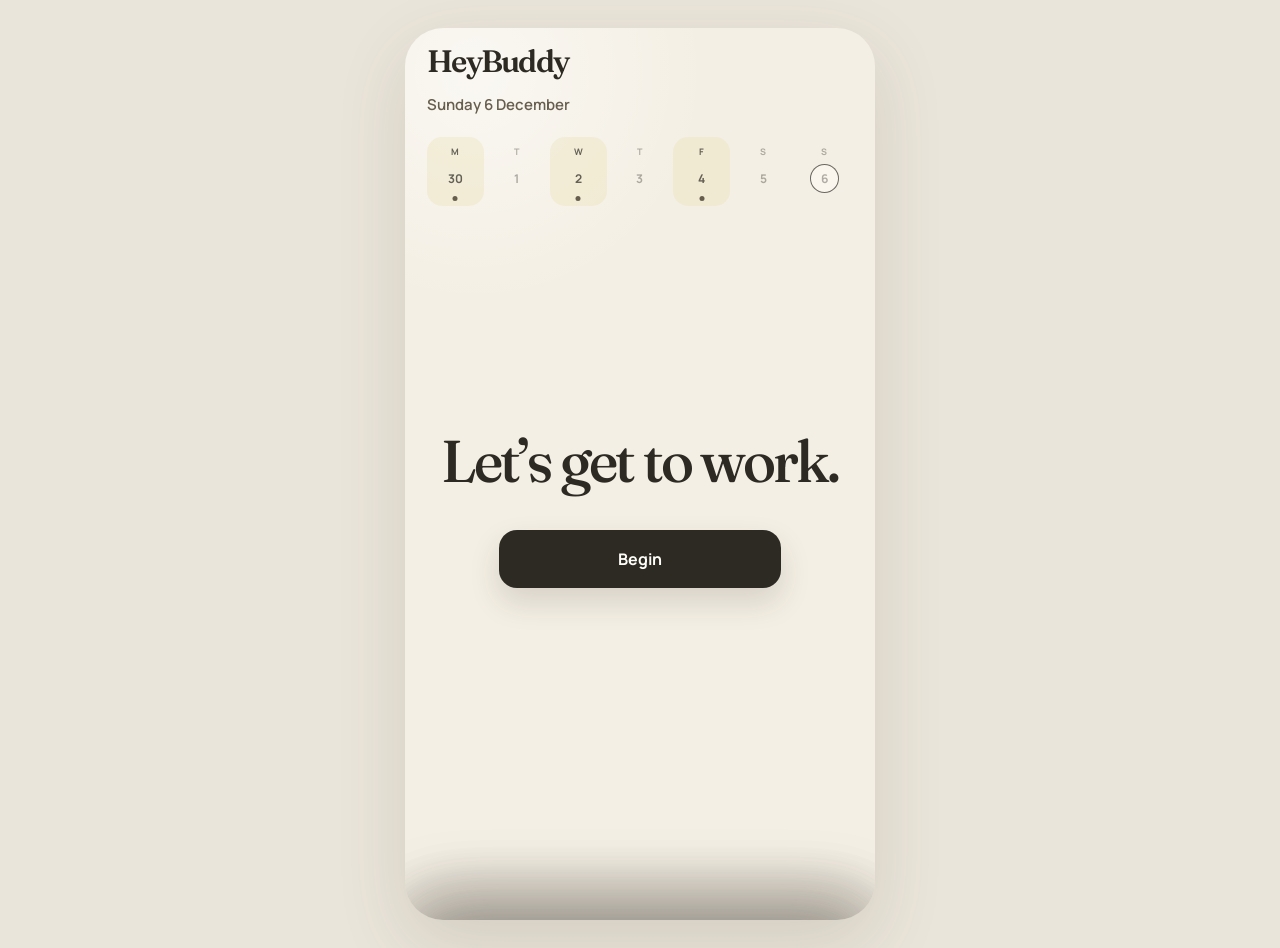
==== index.html @ fcc99cf8 "Add files via upload" ====
<!doctype html>
<html lang="en">
<head>
<meta charset="utf-8" />
<meta name="viewport" content="width=device-width, initial-scale=1, viewport-fit=cover" />
<meta name="theme-color" content="#F4EFE4" />
<title>HeyBuddy — Version 6</title>
<link rel="preconnect" href="https://fonts.googleapis.com">
<link rel="preconnect" href="https://fonts.gstatic.com" crossorigin>
<link href="https://fonts.googleapis.com/css2?family=Fraunces:opsz,wght@9..144,500;9..144,600&family=Manrope:wght@400;500;600;700&display=swap" rel="stylesheet">
<style>
:root{--cream:#F4EFE4;--paper:#FBF8F0;--vanilla:#E7DCA8;--sand:#C9B875;--ink:#2D2A24;--brown:#665D4D;--muted:#91897C;--line:rgba(45,42,36,.11);--line2:rgba(45,42,36,.18);--white:#FFFDF8;--shadow:0 24px 70px rgba(75,64,43,.14);--safe-top:max(18px,env(safe-area-inset-top));--safe-bottom:max(18px,env(safe-area-inset-bottom));}
*{box-sizing:border-box}html,body{margin:0;min-height:100%;background:#EAE5DA}body{font-family:Manrope,-apple-system,BlinkMacSystemFont,"Segoe UI",sans-serif;color:var(--ink);-webkit-font-smoothing:antialiased;overscroll-behavior:none}button{font:inherit;color:inherit}.app{width:min(100%,470px);min-height:100dvh;margin:0 auto;background:radial-gradient(circle at 15% 5%,rgba(255,255,255,.55),transparent 25%),var(--cream);position:relative;overflow:hidden}.screen{display:none;min-height:100dvh;padding:var(--safe-top) 22px calc(84px + var(--safe-bottom))}.screen.active{display:block;animation:fadeIn .35s ease both}@keyframes fadeIn{from{opacity:0;transform:translateY(5px)}to{opacity:1;transform:none}}.fraunces,.wordmark{font-family:Fraunces,Georgia,serif}.wordmark{font-size:31px;line-height:1;letter-spacing:-.055em;font-weight:600}.primary{width:100%;min-height:58px;border:0;border-radius:18px;background:var(--ink);color:var(--white);font-weight:700;box-shadow:0 14px 30px rgba(45,42,36,.15)}.primary:active{transform:scale(.985)}.ghost{border:1px solid var(--line2);background:rgba(255,253,248,.62);border-radius:15px;min-height:46px;font-weight:700}.textbtn{border:0;background:transparent;color:var(--muted);font-size:13px;font-weight:700;padding:8px}.eyebrow{font-size:10px;font-weight:700;letter-spacing:.13em;text-transform:uppercase;color:var(--muted)}
/* Today */
.today-wrap{min-height:calc(100dvh - 110px - var(--safe-bottom));display:flex;flex-direction:column}.date{margin-top:17px;color:var(--brown);font-size:15px;font-weight:600}.calendar{display:grid;grid-template-columns:repeat(7,1fr);gap:5px;margin-top:22px}.day{text-align:center;padding:8px 0 13px;border-radius:15px;color:rgba(45,42,36,.36);position:relative}.day.workout{background:rgba(231,220,168,.30);color:rgba(45,42,36,.72)}.day .l{display:block;font-size:9px;font-weight:700;letter-spacing:.08em;margin-bottom:6px}.day .n{width:29px;height:29px;border-radius:50%;display:grid;place-items:center;margin:auto;font-size:12px;font-weight:700}.day.today .n{border:1px solid rgba(45,42,36,.70);background:rgba(255,253,248,.5)}.day.workout:after{content:"";position:absolute;bottom:5px;left:50%;transform:translateX(-50%);width:12px;height:2px;border-radius:99px;background:rgba(101,92,75,.48)}.day.completed:after{width:5px;height:5px;border-radius:50%;background:var(--brown)}.today-centre{margin:auto 0;text-align:center;padding:52px 0 56px}.opening{font-family:Fraunces,Georgia,serif;font-size:clamp(44px,12vw,59px);font-weight:500;line-height:.98;letter-spacing:-.047em;margin:0 0 40px}.begin{max-width:282px;margin:auto}
/* Workout */
#workout{padding:var(--safe-top) 18px calc(22px + var(--safe-bottom))}.topbar{display:grid;grid-template-columns:44px 1fr 68px;align-items:center}.icon{width:40px;height:40px;border-radius:50%;border:1px solid var(--line);background:rgba(255,253,248,.65);display:grid;place-items:center}.topword{text-align:center;font-family:Fraunces,Georgia,serif;font-size:22px;font-weight:600;letter-spacing:-.045em}.sessiontime{text-align:right;font-size:12px;font-weight:700;color:var(--brown)}.workarea{min-height:calc(100dvh - 95px - var(--safe-bottom));display:flex;flex-direction:column;padding-top:24px}.exercise-head{display:flex;justify-content:space-between;gap:12px;align-items:flex-start}.exercise-head h1{font-family:Fraunces,Georgia,serif;font-size:38px;line-height:1.02;letter-spacing:-.045em;font-weight:500;margin:0;max-width:325px}.whybtn{flex:0 0 auto;border:1px solid var(--line2);background:rgba(255,253,248,.58);border-radius:999px;padding:9px 12px;font-size:11px;font-weight:700}.setmeta{margin-top:18px;color:var(--brown);font-size:14px;font-weight:600}.last{margin-top:18px;color:var(--muted);font-size:12px}.last strong{color:var(--ink);font-size:14px;margin-left:6px}.values{display:grid;grid-template-columns:1fr 1fr;gap:18px;margin:30px 0 24px}.value{border:0;background:transparent;text-align:left;padding:0;min-width:0}.value .num{display:block;font-size:64px;line-height:.9;letter-spacing:-.065em;font-weight:600}.value .unit{display:block;margin-top:10px;font-size:11px;font-weight:700;letter-spacing:.12em;color:var(--muted)}.actionzone{margin-top:auto}.preview{margin-bottom:14px;border:1px solid var(--line);background:rgba(255,253,248,.50);border-radius:20px;padding:14px 15px;width:100%;text-align:left}.previewtop{display:flex;justify-content:space-between;align-items:center}.previewtitle{font-size:11px;font-weight:700;color:var(--brown)}.previewcount{font-size:10px;color:var(--muted)}.peek{display:grid;grid-template-columns:auto 1fr;gap:9px;margin-top:10px;align-items:center}.dot{width:8px;height:8px;border-radius:50%;border:1px solid rgba(45,42,36,.35)}.dot.current{background:var(--brown);border-color:var(--brown)}.peekname{font-size:12px;font-weight:650;white-space:nowrap;overflow:hidden;text-overflow:ellipsis}.more{margin:7px 0 0 17px;font-size:11px;color:var(--muted)}
/* acknowledgement/rest */
.overlay-state{position:absolute;inset:0;background:rgba(244,239,228,.96);z-index:20;display:none;padding:var(--safe-top) 24px calc(26px + var(--safe-bottom));align-items:center;justify-content:center;text-align:center}.overlay-state.show{display:flex;animation:fadeIn .2s ease}.observation{max-width:360px}.observation p{font-family:Fraunces,Georgia,serif;font-size:39px;line-height:1.05;letter-spacing:-.04em;margin:0 0 22px}.infochip{border:1px solid var(--line2);background:rgba(255,253,248,.72);border-radius:999px;padding:9px 13px;font-size:11px;font-weight:700}.restbox h2{font-family:Fraunces,Georgia,serif;font-size:30px;font-weight:500;margin:0 0 12px}.restnum{font-size:82px;line-height:.95;letter-spacing:-.07em;font-weight:600}.restnext{margin:24px 0 28px;color:var(--muted);font-size:13px}.restactions{display:grid;grid-template-columns:1fr 1fr;gap:10px;max-width:320px;margin:auto}
/* sheets */
.scrim{position:absolute;inset:0;background:rgba(45,42,36,.28);backdrop-filter:blur(5px);z-index:40;opacity:0;pointer-events:none;transition:.25s}.scrim.show{opacity:1;pointer-events:auto}.sheet{position:absolute;left:0;right:0;bottom:0;z-index:50;background:var(--paper);border-radius:30px 30px 0 0;box-shadow:0 -24px 70px rgba(45,42,36,.17);padding:12px 20px calc(24px + var(--safe-bottom));max-height:82dvh;overflow:auto;transform:translateY(102%);transition:transform .32s cubic-bezier(.2,.8,.2,1)}.sheet.show{transform:translateY(0)}.handle{width:44px;height:5px;border-radius:99px;background:rgba(45,42,36,.18);margin:0 auto 18px}.sheet h2{font-family:Fraunces,Georgia,serif;font-size:33px;line-height:1.05;letter-spacing:-.04em;font-weight:500;margin:0 0 8px}.sheet p{color:var(--brown);font-size:13px;line-height:1.6}.worklist{margin-top:18px}.workrow{display:grid;grid-template-columns:20px 1fr auto;gap:10px;align-items:center;padding:13px 0;border-bottom:1px solid var(--line)}.workrow:last-child{border-bottom:0}.status{width:10px;height:10px;border-radius:50%;border:1px solid rgba(45,42,36,.3)}.status.done{background:var(--brown);border-color:var(--brown)}.status.current{box-shadow:0 0 0 4px rgba(201,184,117,.28);background:var(--sand);border-color:var(--sand)}.workname{font-size:13px;font-weight:700}.worksub{font-size:10px;color:var(--muted);margin-top:3px}.sheetsec{padding:17px 0;border-top:1px solid var(--line)}.sheetsec:first-of-type{border-top:0}.sheetsec h3{margin:0 0 7px;font-size:11px;text-transform:uppercase;letter-spacing:.12em;color:var(--muted)}.sheetsec p{margin:0;color:var(--ink)}.alts{display:flex;flex-wrap:wrap;gap:8px;margin-top:9px}.tag{font-size:11px;border:1px solid var(--line2);border-radius:999px;padding:8px 10px;background:rgba(255,255,255,.35)}
/* wheel */
.pickergrid{display:grid;grid-template-columns:1fr 1fr;gap:16px}.wheelwrap{text-align:center}.wheelwrap label{display:block;font-size:10px;font-weight:700;letter-spacing:.12em;color:var(--muted);margin-bottom:9px}.wheel{height:210px;overflow-y:auto;scroll-snap-type:y mandatory;border-radius:20px;background:rgba(255,255,255,.35);position:relative;scrollbar-width:none}.wheel::-webkit-scrollbar{display:none}.wheel:before,.wheel:after{content:"";display:block;height:78px}.wheelitem{height:54px;display:grid;place-items:center;scroll-snap-align:center;font-size:24px;font-weight:650;color:rgba(45,42,36,.35)}.wheelitem.selected{color:var(--ink);font-size:34px}.selectionline{position:absolute;left:0;right:0;top:50%;height:54px;transform:translateY(-50%);border-top:1px solid var(--line2);border-bottom:1px solid var(--line2);pointer-events:none}.confirm{margin-top:18px}
/* complete */
.complete{text-align:center;padding-top:20vh}.complete h1{font-family:Fraunces,Georgia,serif;font-size:54px;line-height:1;letter-spacing:-.05em;font-weight:500;margin:0 0 18px}.summary{display:grid;grid-template-columns:repeat(3,1fr);gap:8px;margin:34px 0}.sum{padding:15px 8px;border:1px solid var(--line);border-radius:18px;background:rgba(255,253,248,.55)}.sum strong{display:block;font-size:18px}.sum span{font-size:10px;color:var(--muted)}
@media(min-width:700px){body{padding:28px 0}.app{min-height:calc(100dvh - 56px);border-radius:38px;box-shadow:var(--shadow)}.screen{min-height:calc(100dvh - 56px)}.overlay-state{border-radius:38px}.sheet{left:0;right:0}}
</style>
</head>
<body>
<div class="app" id="app">
<section class="screen active" id="today">
  <div class="today-wrap">
    <div><div class="wordmark">HeyBuddy</div><div class="date" id="todayDate"></div><div class="calendar" id="calendar"></div></div>
    <div class="today-centre"><h1 class="opening">Let’s get to work.</h1><div class="begin"><button class="primary" id="beginBtn">Begin</button></div></div>
  </div>
</section>
<section class="screen" id="workout">
  <div class="topbar"><button class="icon" id="backBtn">←</button><div class="topword">HeyBuddy</div><div class="sessiontime" id="sessionTime">00:00</div></div>
  <div class="workarea">
    <div class="exercise-head"><h1 id="exerciseName"></h1><button class="whybtn" id="whyBtn">Why?</button></div>
    <div class="setmeta" id="setMeta"></div>
    <div class="last">Last time <strong id="lastPerformance"></strong></div>
    <div class="values"><button class="value" data-picker="weight"><span class="num" id="weightDisplay"></span><span class="unit">KG</span></button><button class="value" data-picker="reps"><span class="num" id="repsDisplay"></span><span class="unit">REPS</span></button></div>
    <div class="actionzone"><button class="preview" id="previewBtn"><div class="previewtop"><span class="previewtitle">Today’s workout</span><span class="previewcount" id="previewCount"></span></div><div class="peek"><span class="dot current"></span><span class="peekname" id="peekCurrent"></span><span class="dot"></span><span class="peekname" id="peekNext"></span></div><div class="more" id="peekMore"></div></button><button class="primary" id="completeSetBtn">Complete set</button></div>
  </div>
</section>
<section class="screen" id="done"><div class="complete"><div class="wordmark">HeyBuddy</div><h1>Good work.</h1><p id="doneLine">That session can stop following you around now.</p><div class="summary"><div class="sum"><strong id="doneTime">0:00</strong><span>TIME</span></div><div class="sum"><strong id="doneSets">0</strong><span>SETS</span></div><div class="sum"><strong id="doneVolume">0</strong><span>KG MOVED</span></div></div><button class="primary" onclick="location.reload()">Finish</button></div></section>

<div class="overlay-state" id="ackOverlay"><div class="observation"><p id="observationText"></p><button class="infochip" id="observationInfo">ⓘ Why Buddy said this</button></div></div>
<div class="overlay-state" id="restOverlay"><div class="restbox"><h2>Rest</h2><div class="restnum" id="restNumber">2:00</div><div class="restnext" id="restNext"></div><div class="restactions"><button class="ghost" id="readyBtn">Ready</button><button class="ghost" id="plusBtn">+30 sec</button></div></div></div>
<div class="scrim" id="scrim"></div>
<div class="sheet" id="workoutSheet"><div class="handle"></div><h2>Today’s workout</h2><p>A quick look at the road ahead.</p><div class="worklist" id="workList"></div></div>
<div class="sheet" id="pickerSheet"><div class="handle"></div><h2>Log this set</h2><p>No keyboard. Your thumbs have suffered enough.</p><div class="pickergrid"><div class="wheelwrap"><label>WEIGHT</label><div class="wheel" id="weightWheel"><div class="selectionline"></div></div></div><div class="wheelwrap"><label>REPS</label><div class="wheel" id="repsWheel"><div class="selectionline"></div></div></div></div><button class="primary confirm" id="pickerConfirm">Use these numbers</button></div>
<div class="sheet" id="whySheet"><div class="handle"></div><h2 id="whyTitle"></h2><div id="whyContent"></div></div>
<div class="sheet" id="infoSheet"><div class="handle"></div><h2>Why Buddy mentioned it</h2><div id="infoContent"></div></div>
</div>
<script>
const exercises=[
{name:'Incline Dumbbell Press',sets:3,target:[8,10],weight:35,reps:9,last:'32.5 kg × 10',pattern:'Incline push',muscles:'Upper chest, front delts, triceps',purpose:'This gives the upper chest a strong stimulus while letting each shoulder move more freely than a fixed barbell path.',cues:['Set the bench around 20–30°','Keep shoulder blades settled','Lower with control and press slightly inward'],alternatives:['Smith incline press','Low-incline machine press','Flat dumbbell press'],evidence:'Pressing at a modest incline shifts emphasis toward the clavicular fibres without turning the lift into mostly shoulder work.'},
{name:'Chest-Supported Row',sets:3,target:[8,12],weight:45,reps:10,last:'45 kg × 10',pattern:'Horizontal pull',muscles:'Lats, upper back, rear delts, biceps',purpose:'The chest support removes lower-back fatigue, so the upper back can do the job without borrowing a spine from tomorrow.',cues:['Keep chest planted','Drive elbows back','Pause briefly at the top'],alternatives:['Seated cable row','Machine row','One-arm dumbbell row'],evidence:'Stable rowing variations can help maintain output and make the target musculature easier to load consistently.'},
{name:'Hack Squat',sets:3,target:[8,10],weight:100,reps:9,last:'95 kg × 10',pattern:'Squat',muscles:'Quads, glutes, adductors',purpose:'A stable squat pattern lets us load the legs hard without asking balance to run the meeting.',cues:['Keep full foot pressure','Let knees travel naturally','Control the bottom position'],alternatives:['Leg press','Smith squat','Pendulum squat'],evidence:'Stable machine squat patterns are useful hypertrophy tools because they support high local effort with less technical variability.'},
{name:'Seated Leg Curl',sets:3,target:[10,15],weight:55,reps:12,last:'52.5 kg × 13',pattern:'Knee flexion',muscles:'Hamstrings',purpose:'This trains the hamstrings through knee flexion while they begin in a lengthened hip position.',cues:['Keep hips down','Curl smoothly','Control the return'],alternatives:['Lying leg curl','Nordic curl','Standing single-leg curl'],evidence:'Training muscles at longer lengths may support hypertrophy, and seated curls place the biarticular hamstrings in a longer starting position.'},
{name:'Cable Lateral Raise',sets:3,target:[12,20],weight:10,reps:15,last:'10 kg × 14',pattern:'Shoulder abduction',muscles:'Side delts',purpose:'The cable keeps tension on the side delts through more of the range than gravity-only variations.',cues:['Lead with elbows','Stop before shrugging','Keep motion smooth'],alternatives:['Dumbbell lateral raise','Machine lateral raise','Lean-away cable raise'],evidence:'Consistent resistance through shoulder abduction can make the target muscle easier to train close to failure.'},
{name:'Cable Curl',sets:3,target:[10,15],weight:25,reps:12,last:'22.5 kg × 14',pattern:'Elbow flexion',muscles:'Biceps, brachialis',purpose:'A simple curl with stable resistance. No circus. Just elbows bending under load.',cues:['Keep upper arm quiet','Reach full extension','Avoid leaning back'],alternatives:['Preacher curl','Dumbbell curl','Machine curl'],evidence:'Multiple curl variations can be effective; the useful choice is one you can load comfortably through a repeatable range.'}
];
const state={exercise:0,set:1,weight:exercises[0].weight,reps:exercises[0].reps,startedAt:null,sessionInterval:null,rest:120,restInterval:null,setsLogged:0,volume:0,events:[],observationsShown:new Set(),currentObservation:null,firstWorkout:true};
const $=id=>document.getElementById(id); const screens=[...document.querySelectorAll('.screen')];
function showScreen(id){screens.forEach(s=>s.classList.toggle('active',s.id===id))}
function formatTime(sec){const m=Math.floor(sec/60),s=sec%60;return `${String(m).padStart(2,'0')}:${String(s).padStart(2,'0')}`}
function setupDate(){const d=new Date();$('todayDate').textContent=d.toLocaleDateString('en-GB',{weekday:'long',day:'numeric',month:'long'});const monday=new Date(d);monday.setDate(d.getDate()-((d.getDay()+6)%7));const workoutIdx=[0,2,4];$('calendar').innerHTML='';for(let i=0;i<7;i++){const x=new Date(monday);x.setDate(monday.getDate()+i);const div=document.createElement('div');div.className='day'+(workoutIdx.includes(i)?' workout':'')+(x.toDateString()===d.toDateString()?' today':'')+(workoutIdx.includes(i)&&i<((d.getDay()+6)%7)?' completed':'');div.innerHTML=`<span class="l">${['M','T','W','T','F','S','S'][i]}</span><span class="n">${x.getDate()}</span>`;$('calendar').appendChild(div)}}
function begin(){state.startedAt=Date.now();state.sessionInterval=setInterval(()=>{$('sessionTime').textContent=formatTime(Math.floor((Date.now()-state.startedAt)/1000));maybeLongWorkout()},1000);showScreen('workout');renderWorkout();if(state.firstWorkout)setTimeout(()=>showObservation('first_workout',false),450)}
function renderWorkout(){const e=exercises[state.exercise];$('exerciseName').textContent=e.name;$('setMeta').textContent=`Set ${state.set} of ${e.sets} · ${e.target[0]}–${e.target[1]} reps`;$('lastPerformance').textContent=e.last;$('weightDisplay').textContent=clean(state.weight);$('repsDisplay').textContent=state.reps;$('previewCount').textContent=`${state.exercise+1} of ${exercises.length}`;$('peekCurrent').textContent=e.name;$('peekNext').textContent=exercises[state.exercise+1]?.name||'Last movement';$('peekMore').textContent=state.exercise<exercises.length-2?`+${exercises.length-state.exercise-2} more`:'Last one in view';renderWorkList()}
function renderWorkList(){$('workList').innerHTML=exercises.map((e,i)=>`<div class="workrow"><span class="status ${i<state.exercise?'done':i===state.exercise?'current':''}"></span><div><div class="workname">${e.name}</div><div class="worksub">${e.sets} sets · ${e.target[0]}–${e.target[1]} reps</div></div><span class="eyebrow">${i<state.exercise?'Done':i===state.exercise?'Now':'Later'}</span></div>`).join('')}
function clean(n){return Number.isInteger(n)?String(n):n.toFixed(1)}
function completeSet(){const e=exercises[state.exercise];state.events.push({type:'set_logged',exercise:e.name,set:state.set,weight:state.weight,reps:state.reps,target:e.target,time:Date.now()});state.setsLogged++;state.volume+=state.weight*state.reps;let obs=null;if(state.weight>parseFloat(e.last))obs='weight_increase';if(state.reps>e.target[1])obs='above_target';if(obs&&!state.observationsShown.has(obs)){showObservation(obs)}else{startRest()}}
function showObservation(type,continueToRest=true){const data=observationData(type);if(!data){if(continueToRest)startRest();return}state.currentObservation={type,...data,continueToRest};state.observationsShown.add(type);$('observationText').textContent=data.line;$('ackOverlay').classList.add('show');setTimeout(()=>{if($('ackOverlay').classList.contains('show')){$('ackOverlay').classList.remove('show');if(continueToRest)startRest()}},1450)}
function observationData(type){const map={first_workout:{line:'First one in the building. Let’s see what the furniture does.',noticed:'This is the first workout in this programme.',why:'The first session establishes a baseline. It gives Buddy useful numbers before making stronger recommendations.',mentioned:'New programme context is worth acknowledging once, then the work can speak for itself.',recommend:'Train normally and log honestly. Today is information, not an exam.'},weight_increase:{line:'That weight showed up with a little more paperwork today.',noticed:`You increased the load compared with the previous session.`,why:'A successful load increase is one form of progressive overload and can indicate that the previous weight had become manageable.',mentioned:'You changed a meaningful training variable, so Buddy marked the moment.',recommend:'Keep the increase if your reps stay in range and technique remains stable.'},above_target:{line:'Those reps kept arriving after the guest list closed.',noticed:'You completed more repetitions than the programmed upper target.',why:'Consistently exceeding the target can mean the current load is no longer challenging enough for the intended rep range.',mentioned:'This set crossed the top of the range, which may change what weight makes sense next time.',recommend:'Consider a small load increase on the next set or next session.'},short_rest:{line:'You’ve been treating the rest timer like decorative furniture.',noticed:'You ended three rest periods well before the planned time.',why:'Shortening rest can reduce force output and total quality repetitions, especially on demanding compound movements.',mentioned:'It became a repeated pattern rather than a one-off choice.',recommend:'Take the next full rest and see whether performance improves.'},long_workout:{line:'This workout has started forwarding its mail here.',noticed:'The session is running well beyond its planned duration.',why:'Long sessions can reflect extended rests, interruptions, or too much work for the available time.',mentioned:'The time difference became large enough to affect the plan.',recommend:'Finish the current priority work, then consider trimming optional accessories.'}};return map[type]}
function startRest(){if(!advanceSet())return;state.rest=120;$('restOverlay').classList.add('show');updateRest();clearInterval(state.restInterval);state.restInterval=setInterval(()=>{state.rest--;updateRest();if(state.rest<=0)endRest(false)},1000)}
function updateRest(){$('restNumber').textContent=formatTime(state.rest);const e=exercises[state.exercise];$('restNext').textContent=`Next · ${e.name} · Set ${state.set} of ${e.sets}`}
function advanceSet(){const e=exercises[state.exercise];if(state.set<e.sets){state.set++}else if(state.exercise<exercises.length-1){state.exercise++;state.set=1;state.weight=exercises[state.exercise].weight;state.reps=exercises[state.exercise].reps}else{finishWorkout();return false}renderWorkout();return true}
function endRest(skipped=true){clearInterval(state.restInterval);$('restOverlay').classList.remove('show');if(skipped){state.events.push({type:'rest_skipped',remaining:state.rest});const recent=state.events.filter(e=>e.type==='rest_skipped'&&e.remaining>50).slice(-3);if(recent.length>=3&&!state.observationsShown.has('short_rest')){setTimeout(()=>showObservation('short_rest'),250)}}}
function finishWorkout(){clearInterval(state.sessionInterval);clearInterval(state.restInterval);$('restOverlay').classList.remove('show');const sec=Math.floor((Date.now()-state.startedAt)/1000);$('doneTime').textContent=formatTime(sec);$('doneSets').textContent=state.setsLogged;$('doneVolume').textContent=Math.round(state.volume).toLocaleString('en-GB');showScreen('done')}
function maybeLongWorkout(){if(Date.now()-state.startedAt>75*60*1000&&!state.observationsShown.has('long_workout'))showObservation('long_workout')}
function openSheet(id){$('scrim').classList.add('show');$(id).classList.add('show')}function closeSheets(){$('scrim').classList.remove('show');document.querySelectorAll('.sheet').forEach(s=>s.classList.remove('show'))}
function openWhy(){const e=exercises[state.exercise];$('whyTitle').textContent=e.name;$('whyContent').innerHTML=`<div class="sheetsec"><h3>Why this exercise?</h3><p>${e.purpose}</p></div><div class="sheetsec"><h3>Technique</h3><p>${e.cues.map(x=>'• '+x).join('<br>')}</p></div><div class="sheetsec"><h3>Muscles</h3><p>${e.muscles}</p></div><div class="sheetsec"><h3>Alternatives</h3><div class="alts">${e.alternatives.map(x=>`<span class="tag">${x}</span>`).join('')}</div></div><div class="sheetsec"><h3>Evidence</h3><p>${e.evidence}</p></div>`;openSheet('whySheet')}
function openInfo(){const o=state.currentObservation;if(!o)return;$('ackOverlay').classList.remove('show');clearInterval(state.restInterval);$('infoContent').innerHTML=`<div class="sheetsec"><h3>What I noticed</h3><p>${o.noticed}</p></div><div class="sheetsec"><h3>Why it matters</h3><p>${o.why}</p></div><div class="sheetsec"><h3>Why I mentioned it</h3><p>${o.mentioned}</p></div><div class="sheetsec"><h3>What I recommend</h3><p>${o.recommend}</p></div><div class="sheetsec"><h3>Learn more</h3><p>This explanation is a prototype of Buddy showing his reasoning. In the production app, this section will link to the underlying training principle and references.</p></div>`;openSheet('infoSheet')}
function buildWheel(el,vals,current){el.querySelectorAll('.wheelitem').forEach(x=>x.remove());vals.forEach(v=>{const d=document.createElement('div');d.className='wheelitem';d.dataset.value=v;d.textContent=clean(Number(v));el.appendChild(d)});requestAnimationFrame(()=>{const item=[...el.querySelectorAll('.wheelitem')].find(x=>Number(x.dataset.value)===Number(current));if(item)item.scrollIntoView({block:'center'})});updateWheel(el)}
function updateWheel(el){const items=[...el.querySelectorAll('.wheelitem')];const center=el.scrollTop+el.clientHeight/2;let best=null,dist=Infinity;items.forEach(i=>{const c=i.offsetTop+i.offsetHeight/2;const d=Math.abs(c-center);i.classList.toggle('selected',d<28);if(d<dist){dist=d;best=i}});el.dataset.selected=best?.dataset.value||''}
function openPicker(){const weights=Array.from({length:81},(_,i)=>i*2.5);const reps=Array.from({length:30},(_,i)=>i+1);buildWheel($('weightWheel'),weights,state.weight);buildWheel($('repsWheel'),reps,state.reps);openSheet('pickerSheet')}
$('beginBtn').onclick=begin;$('backBtn').onclick=()=>showScreen('today');$('previewBtn').onclick=()=>openSheet('workoutSheet');$('whyBtn').onclick=openWhy;$('completeSetBtn').onclick=completeSet;$('scrim').onclick=closeSheets;$('readyBtn').onclick=()=>endRest(true);$('plusBtn').onclick=()=>{state.rest+=30;updateRest()};$('observationInfo').onclick=openInfo;document.querySelectorAll('[data-picker]').forEach(b=>b.onclick=openPicker);$('pickerConfirm').onclick=()=>{state.weight=Number($('weightWheel').dataset.selected||state.weight);state.reps=Number($('repsWheel').dataset.selected||state.reps);renderWorkout();closeSheets()};['weightWheel','repsWheel'].forEach(id=>$(id).addEventListener('scroll',()=>updateWheel($(id)),{passive:true}));
setupDate();renderWorkout();
</script>
</body>
</html>
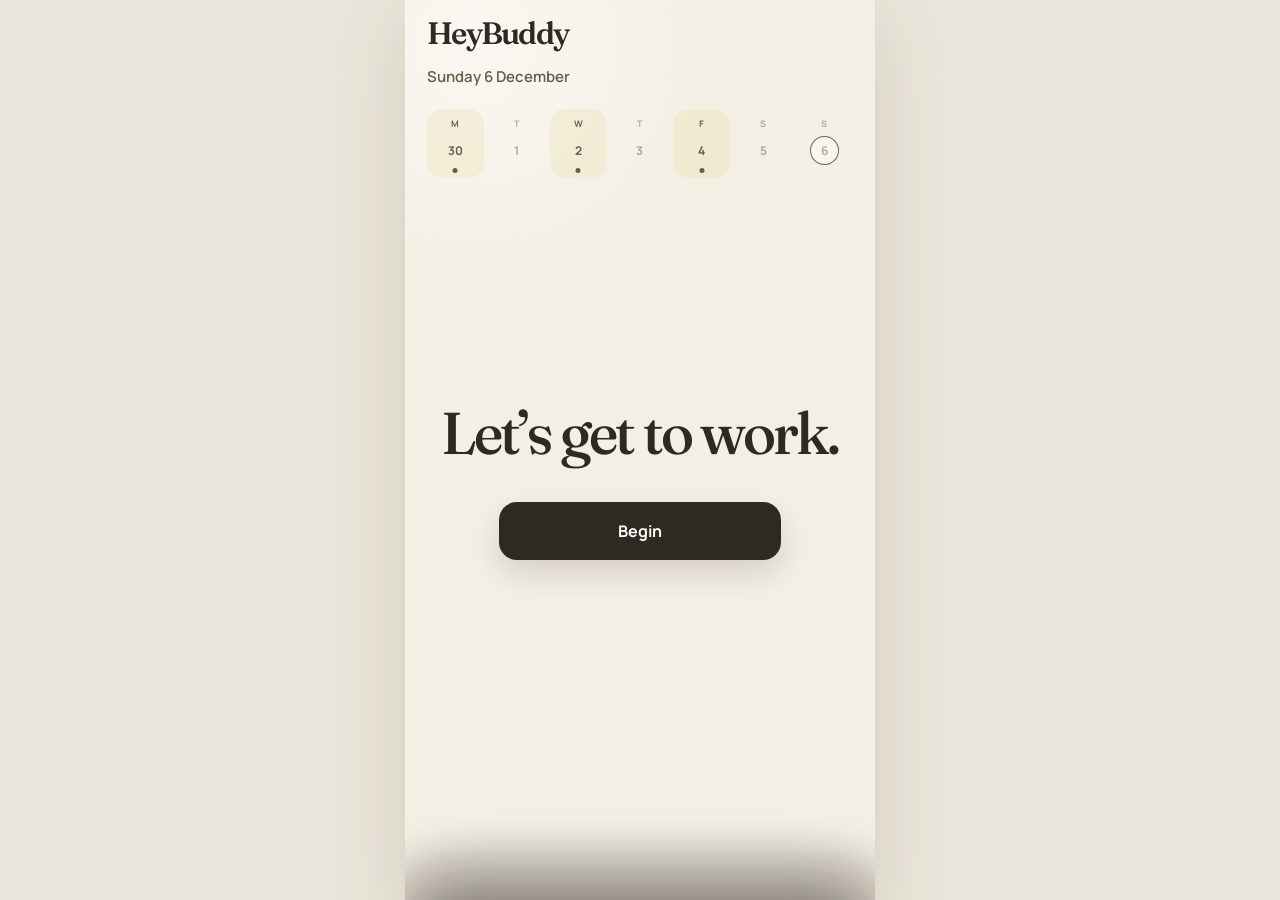
==== commit 2819d89b: "Add files via upload" ====
--- a/index.html
+++ b/index.html
@@ -4,91 +4,1113 @@
 <meta charset="utf-8" />
 <meta name="viewport" content="width=device-width, initial-scale=1, viewport-fit=cover" />
 <meta name="theme-color" content="#F4EFE4" />
-<title>HeyBuddy — Version 6</title>
+<title>HeyBuddy — Version 6.1</title>
 <link rel="preconnect" href="https://fonts.googleapis.com">
 <link rel="preconnect" href="https://fonts.gstatic.com" crossorigin>
 <link href="https://fonts.googleapis.com/css2?family=Fraunces:opsz,wght@9..144,500;9..144,600&family=Manrope:wght@400;500;600;700&display=swap" rel="stylesheet">
 <style>
-:root{--cream:#F4EFE4;--paper:#FBF8F0;--vanilla:#E7DCA8;--sand:#C9B875;--ink:#2D2A24;--brown:#665D4D;--muted:#91897C;--line:rgba(45,42,36,.11);--line2:rgba(45,42,36,.18);--white:#FFFDF8;--shadow:0 24px 70px rgba(75,64,43,.14);--safe-top:max(18px,env(safe-area-inset-top));--safe-bottom:max(18px,env(safe-area-inset-bottom));}
-*{box-sizing:border-box}html,body{margin:0;min-height:100%;background:#EAE5DA}body{font-family:Manrope,-apple-system,BlinkMacSystemFont,"Segoe UI",sans-serif;color:var(--ink);-webkit-font-smoothing:antialiased;overscroll-behavior:none}button{font:inherit;color:inherit}.app{width:min(100%,470px);min-height:100dvh;margin:0 auto;background:radial-gradient(circle at 15% 5%,rgba(255,255,255,.55),transparent 25%),var(--cream);position:relative;overflow:hidden}.screen{display:none;min-height:100dvh;padding:var(--safe-top) 22px calc(84px + var(--safe-bottom))}.screen.active{display:block;animation:fadeIn .35s ease both}@keyframes fadeIn{from{opacity:0;transform:translateY(5px)}to{opacity:1;transform:none}}.fraunces,.wordmark{font-family:Fraunces,Georgia,serif}.wordmark{font-size:31px;line-height:1;letter-spacing:-.055em;font-weight:600}.primary{width:100%;min-height:58px;border:0;border-radius:18px;background:var(--ink);color:var(--white);font-weight:700;box-shadow:0 14px 30px rgba(45,42,36,.15)}.primary:active{transform:scale(.985)}.ghost{border:1px solid var(--line2);background:rgba(255,253,248,.62);border-radius:15px;min-height:46px;font-weight:700}.textbtn{border:0;background:transparent;color:var(--muted);font-size:13px;font-weight:700;padding:8px}.eyebrow{font-size:10px;font-weight:700;letter-spacing:.13em;text-transform:uppercase;color:var(--muted)}
-/* Today */
-.today-wrap{min-height:calc(100dvh - 110px - var(--safe-bottom));display:flex;flex-direction:column}.date{margin-top:17px;color:var(--brown);font-size:15px;font-weight:600}.calendar{display:grid;grid-template-columns:repeat(7,1fr);gap:5px;margin-top:22px}.day{text-align:center;padding:8px 0 13px;border-radius:15px;color:rgba(45,42,36,.36);position:relative}.day.workout{background:rgba(231,220,168,.30);color:rgba(45,42,36,.72)}.day .l{display:block;font-size:9px;font-weight:700;letter-spacing:.08em;margin-bottom:6px}.day .n{width:29px;height:29px;border-radius:50%;display:grid;place-items:center;margin:auto;font-size:12px;font-weight:700}.day.today .n{border:1px solid rgba(45,42,36,.70);background:rgba(255,253,248,.5)}.day.workout:after{content:"";position:absolute;bottom:5px;left:50%;transform:translateX(-50%);width:12px;height:2px;border-radius:99px;background:rgba(101,92,75,.48)}.day.completed:after{width:5px;height:5px;border-radius:50%;background:var(--brown)}.today-centre{margin:auto 0;text-align:center;padding:52px 0 56px}.opening{font-family:Fraunces,Georgia,serif;font-size:clamp(44px,12vw,59px);font-weight:500;line-height:.98;letter-spacing:-.047em;margin:0 0 40px}.begin{max-width:282px;margin:auto}
+:root {
+  --cream: #f4efe4;
+  --paper: #fbf8f0;
+  --vanilla: #e7dca8;
+  --sand: #c9b875;
+  --ink: #2d2a24;
+  --brown: #665d4d;
+  --muted: #91897c;
+  --line: rgba(45, 42, 36, 0.11);
+  --line-strong: rgba(45, 42, 36, 0.2);
+  --white: #fffdf8;
+  --shadow: 0 24px 70px rgba(75, 64, 43, 0.14);
+  --safe-top: max(18px, env(safe-area-inset-top));
+  --safe-bottom: max(18px, env(safe-area-inset-bottom));
+}
+
+* { box-sizing: border-box; }
+html, body { margin: 0; min-height: 100%; }
+body {
+  background: #eae5da;
+  color: var(--ink);
+  font-family: Manrope, -apple-system, BlinkMacSystemFont, "Segoe UI", sans-serif;
+  -webkit-font-smoothing: antialiased;
+  overscroll-behavior: none;
+}
+button { font: inherit; color: inherit; }
+button, [role="button"] { -webkit-tap-highlight-color: transparent; }
+
+.app {
+  position: relative;
+  width: min(100%, 470px);
+  min-height: 100dvh;
+  margin: 0 auto;
+  overflow: hidden;
+  background:
+    radial-gradient(circle at 15% 5%, rgba(255,255,255,.55), transparent 25%),
+    var(--cream);
+}
+.screen {
+  display: none;
+  min-height: 100dvh;
+  padding: var(--safe-top) 22px calc(84px + var(--safe-bottom));
+}
+.screen.active { display: block; animation: screenIn .38s ease both; }
+@keyframes screenIn { from { opacity: 0; transform: translateY(7px); } to { opacity: 1; transform: none; } }
+@keyframes messageIn { from { opacity: 0; transform: translateY(9px) scale(.985); } to { opacity: 1; transform: none; } }
+
+.wordmark, .fraunces { font-family: Fraunces, Georgia, serif; }
+.wordmark { font-size: 31px; line-height: 1; letter-spacing: -.055em; font-weight: 600; }
+.primary {
+  width: 100%; min-height: 58px; border: 0; border-radius: 18px;
+  background: var(--ink); color: var(--white); font-weight: 700;
+  box-shadow: 0 14px 30px rgba(45,42,36,.15);
+}
+.primary:active { transform: scale(.985); }
+.ghost {
+  min-height: 46px; border: 1px solid var(--line-strong); border-radius: 15px;
+  background: rgba(255,253,248,.62); font-weight: 700;
+}
+.text-button { border: 0; background: transparent; color: var(--muted); font-size: 13px; font-weight: 700; padding: 8px; }
+.eyebrow { font-size: 10px; font-weight: 700; letter-spacing: .13em; text-transform: uppercase; color: var(--muted); }
+
+/* Opening */
+.today-wrap { min-height: calc(100dvh - 110px - var(--safe-bottom)); display: flex; flex-direction: column; }
+.date { margin-top: 17px; color: var(--brown); font-size: 15px; font-weight: 600; }
+.calendar { display: grid; grid-template-columns: repeat(7, 1fr); gap: 5px; margin-top: 22px; }
+.day { position: relative; text-align: center; padding: 8px 0 13px; border-radius: 15px; color: rgba(45,42,36,.36); }
+.day.workout { background: rgba(231,220,168,.30); color: rgba(45,42,36,.72); }
+.day .label { display: block; margin-bottom: 6px; font-size: 9px; font-weight: 700; letter-spacing: .08em; }
+.day .number { width: 29px; height: 29px; border-radius: 50%; display: grid; place-items: center; margin: auto; font-size: 12px; font-weight: 700; }
+.day.today .number { border: 1px solid rgba(45,42,36,.70); background: rgba(255,253,248,.5); }
+.day.workout::after { content: ""; position: absolute; bottom: 5px; left: 50%; transform: translateX(-50%); width: 12px; height: 2px; border-radius: 99px; background: rgba(101,92,75,.48); }
+.day.completed::after { width: 5px; height: 5px; border-radius: 50%; background: var(--brown); }
+.today-centre { margin: auto 0; text-align: center; padding: 52px 0 56px; }
+.opening { margin: 0 0 40px; font-family: Fraunces, Georgia, serif; font-size: clamp(44px,12vw,59px); font-weight: 500; line-height: .98; letter-spacing: -.047em; }
+.begin { max-width: 282px; margin: auto; }
+
 /* Workout */
-#workout{padding:var(--safe-top) 18px calc(22px + var(--safe-bottom))}.topbar{display:grid;grid-template-columns:44px 1fr 68px;align-items:center}.icon{width:40px;height:40px;border-radius:50%;border:1px solid var(--line);background:rgba(255,253,248,.65);display:grid;place-items:center}.topword{text-align:center;font-family:Fraunces,Georgia,serif;font-size:22px;font-weight:600;letter-spacing:-.045em}.sessiontime{text-align:right;font-size:12px;font-weight:700;color:var(--brown)}.workarea{min-height:calc(100dvh - 95px - var(--safe-bottom));display:flex;flex-direction:column;padding-top:24px}.exercise-head{display:flex;justify-content:space-between;gap:12px;align-items:flex-start}.exercise-head h1{font-family:Fraunces,Georgia,serif;font-size:38px;line-height:1.02;letter-spacing:-.045em;font-weight:500;margin:0;max-width:325px}.whybtn{flex:0 0 auto;border:1px solid var(--line2);background:rgba(255,253,248,.58);border-radius:999px;padding:9px 12px;font-size:11px;font-weight:700}.setmeta{margin-top:18px;color:var(--brown);font-size:14px;font-weight:600}.last{margin-top:18px;color:var(--muted);font-size:12px}.last strong{color:var(--ink);font-size:14px;margin-left:6px}.values{display:grid;grid-template-columns:1fr 1fr;gap:18px;margin:30px 0 24px}.value{border:0;background:transparent;text-align:left;padding:0;min-width:0}.value .num{display:block;font-size:64px;line-height:.9;letter-spacing:-.065em;font-weight:600}.value .unit{display:block;margin-top:10px;font-size:11px;font-weight:700;letter-spacing:.12em;color:var(--muted)}.actionzone{margin-top:auto}.preview{margin-bottom:14px;border:1px solid var(--line);background:rgba(255,253,248,.50);border-radius:20px;padding:14px 15px;width:100%;text-align:left}.previewtop{display:flex;justify-content:space-between;align-items:center}.previewtitle{font-size:11px;font-weight:700;color:var(--brown)}.previewcount{font-size:10px;color:var(--muted)}.peek{display:grid;grid-template-columns:auto 1fr;gap:9px;margin-top:10px;align-items:center}.dot{width:8px;height:8px;border-radius:50%;border:1px solid rgba(45,42,36,.35)}.dot.current{background:var(--brown);border-color:var(--brown)}.peekname{font-size:12px;font-weight:650;white-space:nowrap;overflow:hidden;text-overflow:ellipsis}.more{margin:7px 0 0 17px;font-size:11px;color:var(--muted)}
-/* acknowledgement/rest */
-.overlay-state{position:absolute;inset:0;background:rgba(244,239,228,.96);z-index:20;display:none;padding:var(--safe-top) 24px calc(26px + var(--safe-bottom));align-items:center;justify-content:center;text-align:center}.overlay-state.show{display:flex;animation:fadeIn .2s ease}.observation{max-width:360px}.observation p{font-family:Fraunces,Georgia,serif;font-size:39px;line-height:1.05;letter-spacing:-.04em;margin:0 0 22px}.infochip{border:1px solid var(--line2);background:rgba(255,253,248,.72);border-radius:999px;padding:9px 13px;font-size:11px;font-weight:700}.restbox h2{font-family:Fraunces,Georgia,serif;font-size:30px;font-weight:500;margin:0 0 12px}.restnum{font-size:82px;line-height:.95;letter-spacing:-.07em;font-weight:600}.restnext{margin:24px 0 28px;color:var(--muted);font-size:13px}.restactions{display:grid;grid-template-columns:1fr 1fr;gap:10px;max-width:320px;margin:auto}
-/* sheets */
-.scrim{position:absolute;inset:0;background:rgba(45,42,36,.28);backdrop-filter:blur(5px);z-index:40;opacity:0;pointer-events:none;transition:.25s}.scrim.show{opacity:1;pointer-events:auto}.sheet{position:absolute;left:0;right:0;bottom:0;z-index:50;background:var(--paper);border-radius:30px 30px 0 0;box-shadow:0 -24px 70px rgba(45,42,36,.17);padding:12px 20px calc(24px + var(--safe-bottom));max-height:82dvh;overflow:auto;transform:translateY(102%);transition:transform .32s cubic-bezier(.2,.8,.2,1)}.sheet.show{transform:translateY(0)}.handle{width:44px;height:5px;border-radius:99px;background:rgba(45,42,36,.18);margin:0 auto 18px}.sheet h2{font-family:Fraunces,Georgia,serif;font-size:33px;line-height:1.05;letter-spacing:-.04em;font-weight:500;margin:0 0 8px}.sheet p{color:var(--brown);font-size:13px;line-height:1.6}.worklist{margin-top:18px}.workrow{display:grid;grid-template-columns:20px 1fr auto;gap:10px;align-items:center;padding:13px 0;border-bottom:1px solid var(--line)}.workrow:last-child{border-bottom:0}.status{width:10px;height:10px;border-radius:50%;border:1px solid rgba(45,42,36,.3)}.status.done{background:var(--brown);border-color:var(--brown)}.status.current{box-shadow:0 0 0 4px rgba(201,184,117,.28);background:var(--sand);border-color:var(--sand)}.workname{font-size:13px;font-weight:700}.worksub{font-size:10px;color:var(--muted);margin-top:3px}.sheetsec{padding:17px 0;border-top:1px solid var(--line)}.sheetsec:first-of-type{border-top:0}.sheetsec h3{margin:0 0 7px;font-size:11px;text-transform:uppercase;letter-spacing:.12em;color:var(--muted)}.sheetsec p{margin:0;color:var(--ink)}.alts{display:flex;flex-wrap:wrap;gap:8px;margin-top:9px}.tag{font-size:11px;border:1px solid var(--line2);border-radius:999px;padding:8px 10px;background:rgba(255,255,255,.35)}
-/* wheel */
-.pickergrid{display:grid;grid-template-columns:1fr 1fr;gap:16px}.wheelwrap{text-align:center}.wheelwrap label{display:block;font-size:10px;font-weight:700;letter-spacing:.12em;color:var(--muted);margin-bottom:9px}.wheel{height:210px;overflow-y:auto;scroll-snap-type:y mandatory;border-radius:20px;background:rgba(255,255,255,.35);position:relative;scrollbar-width:none}.wheel::-webkit-scrollbar{display:none}.wheel:before,.wheel:after{content:"";display:block;height:78px}.wheelitem{height:54px;display:grid;place-items:center;scroll-snap-align:center;font-size:24px;font-weight:650;color:rgba(45,42,36,.35)}.wheelitem.selected{color:var(--ink);font-size:34px}.selectionline{position:absolute;left:0;right:0;top:50%;height:54px;transform:translateY(-50%);border-top:1px solid var(--line2);border-bottom:1px solid var(--line2);pointer-events:none}.confirm{margin-top:18px}
-/* complete */
-.complete{text-align:center;padding-top:20vh}.complete h1{font-family:Fraunces,Georgia,serif;font-size:54px;line-height:1;letter-spacing:-.05em;font-weight:500;margin:0 0 18px}.summary{display:grid;grid-template-columns:repeat(3,1fr);gap:8px;margin:34px 0}.sum{padding:15px 8px;border:1px solid var(--line);border-radius:18px;background:rgba(255,253,248,.55)}.sum strong{display:block;font-size:18px}.sum span{font-size:10px;color:var(--muted)}
-@media(min-width:700px){body{padding:28px 0}.app{min-height:calc(100dvh - 56px);border-radius:38px;box-shadow:var(--shadow)}.screen{min-height:calc(100dvh - 56px)}.overlay-state{border-radius:38px}.sheet{left:0;right:0}}
+#workout { padding: var(--safe-top) 18px calc(22px + var(--safe-bottom)); }
+.topbar { display: grid; grid-template-columns: 44px 1fr 68px; align-items: center; }
+.icon-button { width: 40px; height: 40px; border-radius: 50%; border: 1px solid var(--line); background: rgba(255,253,248,.65); display: grid; place-items: center; }
+.topword { text-align: center; font-family: Fraunces, Georgia, serif; font-size: 22px; font-weight: 600; letter-spacing: -.045em; }
+.session-time { text-align: right; font-size: 12px; font-weight: 700; color: var(--brown); }
+.workarea { min-height: calc(100dvh - 92px - var(--safe-bottom)); display: flex; flex-direction: column; padding-top: 24px; }
+.exercise-head { display: flex; justify-content: space-between; align-items: flex-start; gap: 12px; }
+.exercise-head h1 { max-width: 325px; margin: 0; font-family: Fraunces, Georgia, serif; font-size: 38px; line-height: 1.02; letter-spacing: -.045em; font-weight: 500; }
+.why-button { flex: 0 0 auto; border: 1px solid var(--line-strong); background: rgba(255,253,248,.58); border-radius: 999px; padding: 9px 12px; font-size: 11px; font-weight: 700; }
+.set-meta { margin-top: 18px; color: var(--brown); font-size: 14px; font-weight: 700; }
+.set-progress { display: flex; gap: 7px; margin-top: 12px; }
+.set-pill { width: 28px; height: 4px; border-radius: 99px; background: rgba(45,42,36,.12); }
+.set-pill.done { background: var(--brown); }
+.set-pill.current { background: var(--sand); box-shadow: 0 0 0 3px rgba(201,184,117,.18); }
+.last { margin-top: 17px; color: var(--muted); font-size: 12px; }
+.last strong { color: var(--ink); font-size: 14px; margin-left: 6px; }
+.values { display: grid; grid-template-columns: 1fr 1fr; gap: 18px; margin: 27px 0 18px; }
+.value-button {
+  position: relative; min-width: 0; border: 0; border-radius: 20px; text-align: left;
+  padding: 13px 13px 12px; background: rgba(255,253,248,.36);
+  box-shadow: inset 0 0 0 1px rgba(45,42,36,.07);
+}
+.value-button:active { background: rgba(255,253,248,.67); transform: scale(.99); }
+.value-label { display: flex; align-items: center; justify-content: space-between; margin-bottom: 13px; font-size: 10px; font-weight: 800; letter-spacing: .13em; color: var(--muted); }
+.value-label::after { content: "↕"; font-size: 13px; letter-spacing: 0; color: rgba(45,42,36,.42); }
+.value-number { display: block; font-size: 62px; line-height: .88; letter-spacing: -.065em; font-weight: 600; }
+.value-hint { display: block; margin-top: 12px; font-size: 9px; font-weight: 700; color: rgba(45,42,36,.42); }
+.action-zone { margin-top: 8px; }
+.preview { width: 100%; margin-bottom: 14px; border: 1px solid var(--line); border-radius: 20px; padding: 14px 15px; background: rgba(255,253,248,.50); text-align: left; }
+.preview-top { display: flex; justify-content: space-between; align-items: center; }
+.preview-title { font-size: 11px; font-weight: 700; color: var(--brown); }
+.preview-count { font-size: 10px; color: var(--muted); }
+.peek { display: grid; grid-template-columns: auto 1fr; gap: 9px; align-items: center; margin-top: 10px; }
+.dot { width: 8px; height: 8px; border-radius: 50%; border: 1px solid rgba(45,42,36,.35); }
+.dot.current { background: var(--brown); border-color: var(--brown); }
+.peek-name { overflow: hidden; font-size: 12px; font-weight: 650; text-overflow: ellipsis; white-space: nowrap; }
+.more { margin: 7px 0 0 17px; font-size: 11px; color: var(--muted); }
+
+/* Message and rest states */
+.overlay-state {
+  position: absolute; inset: 0; z-index: 30; display: none;
+  align-items: center; justify-content: center; padding: var(--safe-top) 24px calc(26px + var(--safe-bottom));
+  background: rgba(244,239,228,.97); text-align: center;
+}
+.overlay-state.show { display: flex; animation: messageIn .28s ease both; }
+.message-box { max-width: 370px; }
+.message-box p { margin: 0 0 22px; font-family: Fraunces, Georgia, serif; font-size: 38px; line-height: 1.06; letter-spacing: -.04em; }
+.message-hint { margin-top: 19px; font-size: 10px; font-weight: 700; letter-spacing: .08em; color: var(--muted); text-transform: uppercase; }
+.info-chip { border: 1px solid var(--line-strong); background: rgba(255,253,248,.72); border-radius: 999px; padding: 10px 14px; font-size: 11px; font-weight: 700; }
+.rest-box { width: 100%; max-width: 360px; }
+.rest-box h2 { margin: 0 0 12px; font-family: Fraunces, Georgia, serif; font-size: 30px; font-weight: 500; }
+.rest-number { font-size: 82px; line-height: .95; letter-spacing: -.07em; font-weight: 600; }
+.rest-next { margin: 24px 0 14px; color: var(--muted); font-size: 13px; }
+.rest-buddy { min-height: 48px; max-width: 315px; margin: 0 auto 18px; color: var(--brown); font-family: Fraunces, Georgia, serif; font-size: 18px; line-height: 1.25; }
+.rest-actions { display: grid; grid-template-columns: 1fr 1fr; gap: 10px; max-width: 320px; margin: auto; }
+
+/* Sheets */
+.scrim { position: absolute; inset: 0; z-index: 40; opacity: 0; pointer-events: none; background: rgba(45,42,36,.28); backdrop-filter: blur(5px); transition: opacity .25s; }
+.scrim.show { opacity: 1; pointer-events: auto; }
+.sheet { position: absolute; left: 0; right: 0; bottom: 0; z-index: 50; max-height: 84dvh; overflow: auto; padding: 12px 20px calc(24px + var(--safe-bottom)); border-radius: 30px 30px 0 0; background: var(--paper); box-shadow: 0 -24px 70px rgba(45,42,36,.17); transform: translateY(102%); transition: transform .34s cubic-bezier(.2,.8,.2,1); }
+.sheet.show { transform: translateY(0); }
+.handle { width: 44px; height: 5px; margin: 0 auto 18px; border-radius: 99px; background: rgba(45,42,36,.18); }
+.sheet h2 { margin: 0 0 8px; font-family: Fraunces, Georgia, serif; font-size: 33px; line-height: 1.05; letter-spacing: -.04em; font-weight: 500; }
+.sheet > p { color: var(--brown); font-size: 13px; line-height: 1.6; }
+.sheet-section { padding: 17px 0; border-top: 1px solid var(--line); }
+.sheet-section:first-of-type { border-top: 0; }
+.sheet-section h3 { margin: 0 0 8px; font-size: 11px; text-transform: uppercase; letter-spacing: .12em; color: var(--muted); }
+.sheet-section p { margin: 0; color: var(--ink); font-size: 13px; line-height: 1.65; }
+.work-list { margin-top: 18px; }
+.work-row { width: 100%; display: grid; grid-template-columns: 20px 1fr auto; gap: 10px; align-items: center; padding: 14px 4px; border: 0; border-bottom: 1px solid var(--line); background: transparent; text-align: left; }
+.work-row:last-child { border-bottom: 0; }
+.work-row:active { background: rgba(231,220,168,.18); }
+.status { width: 10px; height: 10px; border-radius: 50%; border: 1px solid rgba(45,42,36,.3); }
+.status.done { background: var(--brown); border-color: var(--brown); }
+.status.current { background: var(--sand); border-color: var(--sand); box-shadow: 0 0 0 4px rgba(201,184,117,.28); }
+.work-name { font-size: 13px; font-weight: 700; }
+.work-sub { margin-top: 3px; font-size: 10px; color: var(--muted); }
+.work-action { font-size: 10px; font-weight: 800; color: var(--muted); text-transform: uppercase; letter-spacing: .08em; }
+.alt-list { display: grid; gap: 9px; margin-top: 10px; }
+.alt-button { width: 100%; display: grid; grid-template-columns: 1fr auto; align-items: center; gap: 10px; border: 1px solid var(--line-strong); border-radius: 15px; padding: 12px 13px; background: rgba(255,255,255,.38); text-align: left; font-size: 12px; font-weight: 700; }
+.alt-button span:last-child { color: var(--muted); }
+.choice-actions { display: grid; gap: 10px; margin-top: 20px; }
+
+/* Wheel picker */
+.picker-grid { display: grid; grid-template-columns: 1fr 1fr; gap: 16px; }
+.wheel-wrap { text-align: center; }
+.wheel-wrap label { display: block; margin-bottom: 9px; font-size: 10px; font-weight: 700; letter-spacing: .12em; color: var(--muted); }
+.wheel { position: relative; height: 216px; overflow-y: auto; border-radius: 20px; background: rgba(255,255,255,.35); scroll-snap-type: y mandatory; scrollbar-width: none; }
+.wheel::-webkit-scrollbar { display: none; }
+.wheel-spacer { height: 81px; }
+.wheel-item { height: 54px; display: grid; place-items: center; scroll-snap-align: center; font-size: 24px; font-weight: 650; color: rgba(45,42,36,.35); }
+.wheel-item.selected { color: var(--ink); font-size: 34px; }
+.selection-line { position: absolute; left: 0; right: 0; top: 50%; height: 54px; transform: translateY(-50%); border-top: 1px solid var(--line-strong); border-bottom: 1px solid var(--line-strong); pointer-events: none; }
+.confirm { margin-top: 18px; }
+
+/* Completion */
+.complete { padding-top: 16vh; text-align: center; }
+.complete h1 { margin: 0 0 18px; font-family: Fraunces, Georgia, serif; font-size: 54px; line-height: 1; letter-spacing: -.05em; font-weight: 500; }
+.complete-line { max-width: 340px; margin: 0 auto; color: var(--brown); line-height: 1.55; }
+.summary { display: grid; grid-template-columns: repeat(3,1fr); gap: 8px; margin: 34px 0 22px; }
+.summary-item { padding: 15px 8px; border: 1px solid var(--line); border-radius: 18px; background: rgba(255,253,248,.55); }
+.summary-item strong { display: block; font-size: 18px; }
+.summary-item span { font-size: 10px; color: var(--muted); }
+.next-workout { margin: 0 0 28px; padding: 15px 16px; border-radius: 17px; background: rgba(231,220,168,.26); color: var(--brown); font-size: 12px; line-height: 1.5; }
+
+#selfTest { display: none; }
+@media (min-width: 700px) { .app { box-shadow: var(--shadow); } }
+@media (max-height: 720px) {
+  .exercise-head h1 { font-size: 34px; }
+  .values { margin-top: 20px; }
+  .value-number { font-size: 54px; }
+  .workarea { padding-top: 17px; }
+}
 </style>
 </head>
 <body>
 <div class="app" id="app">
-<section class="screen active" id="today">
-  <div class="today-wrap">
-    <div><div class="wordmark">HeyBuddy</div><div class="date" id="todayDate"></div><div class="calendar" id="calendar"></div></div>
-    <div class="today-centre"><h1 class="opening">Let’s get to work.</h1><div class="begin"><button class="primary" id="beginBtn">Begin</button></div></div>
+  <section class="screen active" id="today">
+    <div class="today-wrap">
+      <div>
+        <div class="wordmark">HeyBuddy</div>
+        <div class="date" id="todayDate"></div>
+        <div class="calendar" id="calendar"></div>
+      </div>
+      <div class="today-centre">
+        <h1 class="opening">Let’s get to work.</h1>
+        <div class="begin"><button class="primary" id="beginBtn">Begin</button></div>
+      </div>
+    </div>
+  </section>
+
+  <section class="screen" id="workout">
+    <div class="topbar">
+      <button class="icon-button" id="backBtn" aria-label="Back">←</button>
+      <div class="topword">HeyBuddy</div>
+      <div class="session-time" id="sessionTime">00:00</div>
+    </div>
+
+    <div class="workarea">
+      <div class="exercise-head">
+        <h1 id="exerciseName"></h1>
+        <button class="why-button" id="whyBtn">Why?</button>
+      </div>
+      <div class="set-meta" id="setMeta"></div>
+      <div class="set-progress" id="setProgress"></div>
+      <div class="last">Last time <strong id="lastPerformance"></strong></div>
+
+      <div class="values">
+        <button class="value-button" id="weightButton" type="button">
+          <span class="value-label">KG</span>
+          <span class="value-number" id="weightDisplay"></span>
+          <span class="value-hint">Tap to adjust</span>
+        </button>
+        <button class="value-button" id="repsButton" type="button">
+          <span class="value-label">REPS</span>
+          <span class="value-number" id="repsDisplay"></span>
+          <span class="value-hint">Tap to adjust</span>
+        </button>
+      </div>
+
+      <div class="action-zone">
+        <button class="preview" id="previewBtn" type="button">
+          <div class="preview-top">
+            <span class="preview-title">Today’s workout</span>
+            <span class="preview-count" id="previewCount"></span>
+          </div>
+          <div class="peek">
+            <span class="dot current"></span><span class="peek-name" id="peekCurrent"></span>
+            <span class="dot"></span><span class="peek-name" id="peekNext"></span>
+          </div>
+          <div class="more" id="peekMore"></div>
+        </button>
+        <button class="primary" id="completeSetBtn">Complete set</button>
+      </div>
+    </div>
+  </section>
+
+  <section class="screen" id="done">
+    <div class="complete">
+      <div class="wordmark">HeyBuddy</div>
+      <h1 id="completionTitle">Good work.</h1>
+      <p class="complete-line" id="completionLine"></p>
+      <div class="summary">
+        <div class="summary-item"><strong id="doneTime">0:00</strong><span>TIME</span></div>
+        <div class="summary-item"><strong id="doneExercises">0</strong><span>EXERCISES</span></div>
+        <div class="summary-item"><strong id="doneSets">0</strong><span>SETS</span></div>
+      </div>
+      <div class="next-workout" id="nextWorkout"></div>
+      <button class="primary" id="finishBtn">Finish</button>
+    </div>
+  </section>
+
+  <div class="overlay-state" id="messageOverlay">
+    <div class="message-box">
+      <p id="messageText"></p>
+      <button class="info-chip" id="messageInfo">ⓘ Why Buddy said this</button>
+      <div class="message-hint" id="messageHint">Tap anywhere to continue</div>
+    </div>
   </div>
-</section>
-<section class="screen" id="workout">
-  <div class="topbar"><button class="icon" id="backBtn">←</button><div class="topword">HeyBuddy</div><div class="sessiontime" id="sessionTime">00:00</div></div>
-  <div class="workarea">
-    <div class="exercise-head"><h1 id="exerciseName"></h1><button class="whybtn" id="whyBtn">Why?</button></div>
-    <div class="setmeta" id="setMeta"></div>
-    <div class="last">Last time <strong id="lastPerformance"></strong></div>
-    <div class="values"><button class="value" data-picker="weight"><span class="num" id="weightDisplay"></span><span class="unit">KG</span></button><button class="value" data-picker="reps"><span class="num" id="repsDisplay"></span><span class="unit">REPS</span></button></div>
-    <div class="actionzone"><button class="preview" id="previewBtn"><div class="previewtop"><span class="previewtitle">Today’s workout</span><span class="previewcount" id="previewCount"></span></div><div class="peek"><span class="dot current"></span><span class="peekname" id="peekCurrent"></span><span class="dot"></span><span class="peekname" id="peekNext"></span></div><div class="more" id="peekMore"></div></button><button class="primary" id="completeSetBtn">Complete set</button></div>
+
+  <div class="overlay-state" id="restOverlay">
+    <div class="rest-box">
+      <h2>Rest</h2>
+      <div class="rest-number" id="restNumber">2:00</div>
+      <div class="rest-next" id="restNext"></div>
+      <div class="rest-buddy" id="restBuddy"></div>
+      <div class="rest-actions">
+        <button class="ghost" id="readyBtn">Ready</button>
+        <button class="ghost" id="plusBtn">+30 sec</button>
+      </div>
+    </div>
   </div>
-</section>
-<section class="screen" id="done"><div class="complete"><div class="wordmark">HeyBuddy</div><h1>Good work.</h1><p id="doneLine">That session can stop following you around now.</p><div class="summary"><div class="sum"><strong id="doneTime">0:00</strong><span>TIME</span></div><div class="sum"><strong id="doneSets">0</strong><span>SETS</span></div><div class="sum"><strong id="doneVolume">0</strong><span>KG MOVED</span></div></div><button class="primary" onclick="location.reload()">Finish</button></div></section>
-
-<div class="overlay-state" id="ackOverlay"><div class="observation"><p id="observationText"></p><button class="infochip" id="observationInfo">ⓘ Why Buddy said this</button></div></div>
-<div class="overlay-state" id="restOverlay"><div class="restbox"><h2>Rest</h2><div class="restnum" id="restNumber">2:00</div><div class="restnext" id="restNext"></div><div class="restactions"><button class="ghost" id="readyBtn">Ready</button><button class="ghost" id="plusBtn">+30 sec</button></div></div></div>
-<div class="scrim" id="scrim"></div>
-<div class="sheet" id="workoutSheet"><div class="handle"></div><h2>Today’s workout</h2><p>A quick look at the road ahead.</p><div class="worklist" id="workList"></div></div>
-<div class="sheet" id="pickerSheet"><div class="handle"></div><h2>Log this set</h2><p>No keyboard. Your thumbs have suffered enough.</p><div class="pickergrid"><div class="wheelwrap"><label>WEIGHT</label><div class="wheel" id="weightWheel"><div class="selectionline"></div></div></div><div class="wheelwrap"><label>REPS</label><div class="wheel" id="repsWheel"><div class="selectionline"></div></div></div></div><button class="primary confirm" id="pickerConfirm">Use these numbers</button></div>
-<div class="sheet" id="whySheet"><div class="handle"></div><h2 id="whyTitle"></h2><div id="whyContent"></div></div>
-<div class="sheet" id="infoSheet"><div class="handle"></div><h2>Why Buddy mentioned it</h2><div id="infoContent"></div></div>
+
+  <div class="scrim" id="scrim"></div>
+
+  <div class="sheet" id="workoutSheet">
+    <div class="handle"></div>
+    <h2>Today’s workout</h2>
+    <p>Tap any movement to move there. The plan stays put; you choose where to stand.</p>
+    <div class="work-list" id="workList"></div>
+  </div>
+
+  <div class="sheet" id="pickerSheet">
+    <div class="handle"></div>
+    <h2>Log this set</h2>
+    <p>No keyboard. Your thumbs have paperwork elsewhere.</p>
+    <div class="picker-grid">
+      <div class="wheel-wrap">
+        <label>WEIGHT</label>
+        <div class="wheel" id="weightWheel"><div class="selection-line"></div></div>
+      </div>
+      <div class="wheel-wrap">
+        <label>REPS</label>
+        <div class="wheel" id="repsWheel"><div class="selection-line"></div></div>
+      </div>
+    </div>
+    <button class="primary confirm" id="pickerConfirm">Use these numbers</button>
+  </div>
+
+  <div class="sheet" id="whySheet">
+    <div class="handle"></div>
+    <h2 id="whyTitle"></h2>
+    <div id="whyContent"></div>
+  </div>
+
+  <div class="sheet" id="infoSheet">
+    <div class="handle"></div>
+    <h2>Why Buddy mentioned it</h2>
+    <div id="infoContent"></div>
+  </div>
+
+  <div class="sheet" id="swapChoiceSheet">
+    <div class="handle"></div>
+    <h2>Keep the swap?</h2>
+    <p id="swapChoiceCopy"></p>
+    <div class="choice-actions">
+      <button class="primary" id="defaultSwapBtn">Make this my default</button>
+      <button class="ghost" id="todaySwapBtn">Only today</button>
+    </div>
+  </div>
+
+  <pre id="selfTest"></pre>
 </div>
+
 <script>
-const exercises=[
-{name:'Incline Dumbbell Press',sets:3,target:[8,10],weight:35,reps:9,last:'32.5 kg × 10',pattern:'Incline push',muscles:'Upper chest, front delts, triceps',purpose:'This gives the upper chest a strong stimulus while letting each shoulder move more freely than a fixed barbell path.',cues:['Set the bench around 20–30°','Keep shoulder blades settled','Lower with control and press slightly inward'],alternatives:['Smith incline press','Low-incline machine press','Flat dumbbell press'],evidence:'Pressing at a modest incline shifts emphasis toward the clavicular fibres without turning the lift into mostly shoulder work.'},
-{name:'Chest-Supported Row',sets:3,target:[8,12],weight:45,reps:10,last:'45 kg × 10',pattern:'Horizontal pull',muscles:'Lats, upper back, rear delts, biceps',purpose:'The chest support removes lower-back fatigue, so the upper back can do the job without borrowing a spine from tomorrow.',cues:['Keep chest planted','Drive elbows back','Pause briefly at the top'],alternatives:['Seated cable row','Machine row','One-arm dumbbell row'],evidence:'Stable rowing variations can help maintain output and make the target musculature easier to load consistently.'},
-{name:'Hack Squat',sets:3,target:[8,10],weight:100,reps:9,last:'95 kg × 10',pattern:'Squat',muscles:'Quads, glutes, adductors',purpose:'A stable squat pattern lets us load the legs hard without asking balance to run the meeting.',cues:['Keep full foot pressure','Let knees travel naturally','Control the bottom position'],alternatives:['Leg press','Smith squat','Pendulum squat'],evidence:'Stable machine squat patterns are useful hypertrophy tools because they support high local effort with less technical variability.'},
-{name:'Seated Leg Curl',sets:3,target:[10,15],weight:55,reps:12,last:'52.5 kg × 13',pattern:'Knee flexion',muscles:'Hamstrings',purpose:'This trains the hamstrings through knee flexion while they begin in a lengthened hip position.',cues:['Keep hips down','Curl smoothly','Control the return'],alternatives:['Lying leg curl','Nordic curl','Standing single-leg curl'],evidence:'Training muscles at longer lengths may support hypertrophy, and seated curls place the biarticular hamstrings in a longer starting position.'},
-{name:'Cable Lateral Raise',sets:3,target:[12,20],weight:10,reps:15,last:'10 kg × 14',pattern:'Shoulder abduction',muscles:'Side delts',purpose:'The cable keeps tension on the side delts through more of the range than gravity-only variations.',cues:['Lead with elbows','Stop before shrugging','Keep motion smooth'],alternatives:['Dumbbell lateral raise','Machine lateral raise','Lean-away cable raise'],evidence:'Consistent resistance through shoulder abduction can make the target muscle easier to train close to failure.'},
-{name:'Cable Curl',sets:3,target:[10,15],weight:25,reps:12,last:'22.5 kg × 14',pattern:'Elbow flexion',muscles:'Biceps, brachialis',purpose:'A simple curl with stable resistance. No circus. Just elbows bending under load.',cues:['Keep upper arm quiet','Reach full extension','Avoid leaning back'],alternatives:['Preacher curl','Dumbbell curl','Machine curl'],evidence:'Multiple curl variations can be effective; the useful choice is one you can load comfortably through a repeatable range.'}
-];
-const state={exercise:0,set:1,weight:exercises[0].weight,reps:exercises[0].reps,startedAt:null,sessionInterval:null,rest:120,restInterval:null,setsLogged:0,volume:0,events:[],observationsShown:new Set(),currentObservation:null,firstWorkout:true};
-const $=id=>document.getElementById(id); const screens=[...document.querySelectorAll('.screen')];
-function showScreen(id){screens.forEach(s=>s.classList.toggle('active',s.id===id))}
-function formatTime(sec){const m=Math.floor(sec/60),s=sec%60;return `${String(m).padStart(2,'0')}:${String(s).padStart(2,'0')}`}
-function setupDate(){const d=new Date();$('todayDate').textContent=d.toLocaleDateString('en-GB',{weekday:'long',day:'numeric',month:'long'});const monday=new Date(d);monday.setDate(d.getDate()-((d.getDay()+6)%7));const workoutIdx=[0,2,4];$('calendar').innerHTML='';for(let i=0;i<7;i++){const x=new Date(monday);x.setDate(monday.getDate()+i);const div=document.createElement('div');div.className='day'+(workoutIdx.includes(i)?' workout':'')+(x.toDateString()===d.toDateString()?' today':'')+(workoutIdx.includes(i)&&i<((d.getDay()+6)%7)?' completed':'');div.innerHTML=`<span class="l">${['M','T','W','T','F','S','S'][i]}</span><span class="n">${x.getDate()}</span>`;$('calendar').appendChild(div)}}
-function begin(){state.startedAt=Date.now();state.sessionInterval=setInterval(()=>{$('sessionTime').textContent=formatTime(Math.floor((Date.now()-state.startedAt)/1000));maybeLongWorkout()},1000);showScreen('workout');renderWorkout();if(state.firstWorkout)setTimeout(()=>showObservation('first_workout',false),450)}
-function renderWorkout(){const e=exercises[state.exercise];$('exerciseName').textContent=e.name;$('setMeta').textContent=`Set ${state.set} of ${e.sets} · ${e.target[0]}–${e.target[1]} reps`;$('lastPerformance').textContent=e.last;$('weightDisplay').textContent=clean(state.weight);$('repsDisplay').textContent=state.reps;$('previewCount').textContent=`${state.exercise+1} of ${exercises.length}`;$('peekCurrent').textContent=e.name;$('peekNext').textContent=exercises[state.exercise+1]?.name||'Last movement';$('peekMore').textContent=state.exercise<exercises.length-2?`+${exercises.length-state.exercise-2} more`:'Last one in view';renderWorkList()}
-function renderWorkList(){$('workList').innerHTML=exercises.map((e,i)=>`<div class="workrow"><span class="status ${i<state.exercise?'done':i===state.exercise?'current':''}"></span><div><div class="workname">${e.name}</div><div class="worksub">${e.sets} sets · ${e.target[0]}–${e.target[1]} reps</div></div><span class="eyebrow">${i<state.exercise?'Done':i===state.exercise?'Now':'Later'}</span></div>`).join('')}
-function clean(n){return Number.isInteger(n)?String(n):n.toFixed(1)}
-function completeSet(){const e=exercises[state.exercise];state.events.push({type:'set_logged',exercise:e.name,set:state.set,weight:state.weight,reps:state.reps,target:e.target,time:Date.now()});state.setsLogged++;state.volume+=state.weight*state.reps;let obs=null;if(state.weight>parseFloat(e.last))obs='weight_increase';if(state.reps>e.target[1])obs='above_target';if(obs&&!state.observationsShown.has(obs)){showObservation(obs)}else{startRest()}}
-function showObservation(type,continueToRest=true){const data=observationData(type);if(!data){if(continueToRest)startRest();return}state.currentObservation={type,...data,continueToRest};state.observationsShown.add(type);$('observationText').textContent=data.line;$('ackOverlay').classList.add('show');setTimeout(()=>{if($('ackOverlay').classList.contains('show')){$('ackOverlay').classList.remove('show');if(continueToRest)startRest()}},1450)}
-function observationData(type){const map={first_workout:{line:'First one in the building. Let’s see what the furniture does.',noticed:'This is the first workout in this programme.',why:'The first session establishes a baseline. It gives Buddy useful numbers before making stronger recommendations.',mentioned:'New programme context is worth acknowledging once, then the work can speak for itself.',recommend:'Train normally and log honestly. Today is information, not an exam.'},weight_increase:{line:'That weight showed up with a little more paperwork today.',noticed:`You increased the load compared with the previous session.`,why:'A successful load increase is one form of progressive overload and can indicate that the previous weight had become manageable.',mentioned:'You changed a meaningful training variable, so Buddy marked the moment.',recommend:'Keep the increase if your reps stay in range and technique remains stable.'},above_target:{line:'Those reps kept arriving after the guest list closed.',noticed:'You completed more repetitions than the programmed upper target.',why:'Consistently exceeding the target can mean the current load is no longer challenging enough for the intended rep range.',mentioned:'This set crossed the top of the range, which may change what weight makes sense next time.',recommend:'Consider a small load increase on the next set or next session.'},short_rest:{line:'You’ve been treating the rest timer like decorative furniture.',noticed:'You ended three rest periods well before the planned time.',why:'Shortening rest can reduce force output and total quality repetitions, especially on demanding compound movements.',mentioned:'It became a repeated pattern rather than a one-off choice.',recommend:'Take the next full rest and see whether performance improves.'},long_workout:{line:'This workout has started forwarding its mail here.',noticed:'The session is running well beyond its planned duration.',why:'Long sessions can reflect extended rests, interruptions, or too much work for the available time.',mentioned:'The time difference became large enough to affect the plan.',recommend:'Finish the current priority work, then consider trimming optional accessories.'}};return map[type]}
-function startRest(){if(!advanceSet())return;state.rest=120;$('restOverlay').classList.add('show');updateRest();clearInterval(state.restInterval);state.restInterval=setInterval(()=>{state.rest--;updateRest();if(state.rest<=0)endRest(false)},1000)}
-function updateRest(){$('restNumber').textContent=formatTime(state.rest);const e=exercises[state.exercise];$('restNext').textContent=`Next · ${e.name} · Set ${state.set} of ${e.sets}`}
-function advanceSet(){const e=exercises[state.exercise];if(state.set<e.sets){state.set++}else if(state.exercise<exercises.length-1){state.exercise++;state.set=1;state.weight=exercises[state.exercise].weight;state.reps=exercises[state.exercise].reps}else{finishWorkout();return false}renderWorkout();return true}
-function endRest(skipped=true){clearInterval(state.restInterval);$('restOverlay').classList.remove('show');if(skipped){state.events.push({type:'rest_skipped',remaining:state.rest});const recent=state.events.filter(e=>e.type==='rest_skipped'&&e.remaining>50).slice(-3);if(recent.length>=3&&!state.observationsShown.has('short_rest')){setTimeout(()=>showObservation('short_rest'),250)}}}
-function finishWorkout(){clearInterval(state.sessionInterval);clearInterval(state.restInterval);$('restOverlay').classList.remove('show');const sec=Math.floor((Date.now()-state.startedAt)/1000);$('doneTime').textContent=formatTime(sec);$('doneSets').textContent=state.setsLogged;$('doneVolume').textContent=Math.round(state.volume).toLocaleString('en-GB');showScreen('done')}
-function maybeLongWorkout(){if(Date.now()-state.startedAt>75*60*1000&&!state.observationsShown.has('long_workout'))showObservation('long_workout')}
-function openSheet(id){$('scrim').classList.add('show');$(id).classList.add('show')}function closeSheets(){$('scrim').classList.remove('show');document.querySelectorAll('.sheet').forEach(s=>s.classList.remove('show'))}
-function openWhy(){const e=exercises[state.exercise];$('whyTitle').textContent=e.name;$('whyContent').innerHTML=`<div class="sheetsec"><h3>Why this exercise?</h3><p>${e.purpose}</p></div><div class="sheetsec"><h3>Technique</h3><p>${e.cues.map(x=>'• '+x).join('<br>')}</p></div><div class="sheetsec"><h3>Muscles</h3><p>${e.muscles}</p></div><div class="sheetsec"><h3>Alternatives</h3><div class="alts">${e.alternatives.map(x=>`<span class="tag">${x}</span>`).join('')}</div></div><div class="sheetsec"><h3>Evidence</h3><p>${e.evidence}</p></div>`;openSheet('whySheet')}
-function openInfo(){const o=state.currentObservation;if(!o)return;$('ackOverlay').classList.remove('show');clearInterval(state.restInterval);$('infoContent').innerHTML=`<div class="sheetsec"><h3>What I noticed</h3><p>${o.noticed}</p></div><div class="sheetsec"><h3>Why it matters</h3><p>${o.why}</p></div><div class="sheetsec"><h3>Why I mentioned it</h3><p>${o.mentioned}</p></div><div class="sheetsec"><h3>What I recommend</h3><p>${o.recommend}</p></div><div class="sheetsec"><h3>Learn more</h3><p>This explanation is a prototype of Buddy showing his reasoning. In the production app, this section will link to the underlying training principle and references.</p></div>`;openSheet('infoSheet')}
-function buildWheel(el,vals,current){el.querySelectorAll('.wheelitem').forEach(x=>x.remove());vals.forEach(v=>{const d=document.createElement('div');d.className='wheelitem';d.dataset.value=v;d.textContent=clean(Number(v));el.appendChild(d)});requestAnimationFrame(()=>{const item=[...el.querySelectorAll('.wheelitem')].find(x=>Number(x.dataset.value)===Number(current));if(item)item.scrollIntoView({block:'center'})});updateWheel(el)}
-function updateWheel(el){const items=[...el.querySelectorAll('.wheelitem')];const center=el.scrollTop+el.clientHeight/2;let best=null,dist=Infinity;items.forEach(i=>{const c=i.offsetTop+i.offsetHeight/2;const d=Math.abs(c-center);i.classList.toggle('selected',d<28);if(d<dist){dist=d;best=i}});el.dataset.selected=best?.dataset.value||''}
-function openPicker(){const weights=Array.from({length:81},(_,i)=>i*2.5);const reps=Array.from({length:30},(_,i)=>i+1);buildWheel($('weightWheel'),weights,state.weight);buildWheel($('repsWheel'),reps,state.reps);openSheet('pickerSheet')}
-$('beginBtn').onclick=begin;$('backBtn').onclick=()=>showScreen('today');$('previewBtn').onclick=()=>openSheet('workoutSheet');$('whyBtn').onclick=openWhy;$('completeSetBtn').onclick=completeSet;$('scrim').onclick=closeSheets;$('readyBtn').onclick=()=>endRest(true);$('plusBtn').onclick=()=>{state.rest+=30;updateRest()};$('observationInfo').onclick=openInfo;document.querySelectorAll('[data-picker]').forEach(b=>b.onclick=openPicker);$('pickerConfirm').onclick=()=>{state.weight=Number($('weightWheel').dataset.selected||state.weight);state.reps=Number($('repsWheel').dataset.selected||state.reps);renderWorkout();closeSheets()};['weightWheel','repsWheel'].forEach(id=>$(id).addEventListener('scroll',()=>updateWheel($(id)),{passive:true}));
-setupDate();renderWorkout();
+(() => {
+  "use strict";
+
+  const $ = (id) => document.getElementById(id);
+  const DEFAULT_SWAP_KEY = "heybuddy_default_swaps_v61";
+
+  const library = {
+    "Incline Dumbbell Press": {
+      name: "Incline Dumbbell Press", pattern: "Incline push", defaultWeight: 35,
+      muscles: "Upper chest, front delts, triceps",
+      purpose: "This gives the upper chest a strong stimulus while letting each shoulder move more freely than a fixed barbell path.",
+      cues: ["Set the bench around 20–30°.", "Keep the shoulder blades settled against the bench.", "Lower with control, then press slightly inward."],
+      mistakes: ["Setting the bench so steep that the shoulders take over.", "Letting the elbows drift too far behind the body.", "Turning the final reps into a full-body weather event."],
+      alternatives: ["Smith Incline Press", "Low-Incline Machine Press", "Flat Dumbbell Press"],
+      evidence: "A modest incline can increase emphasis on the clavicular fibres of the chest while still allowing meaningful loading. The exact angle matters less than using a repeatable setup and progressing it over time.",
+      tags: ["Hypertrophy", "Strength"]
+    },
+    "Smith Incline Press": {
+      name: "Smith Incline Press", pattern: "Incline push", defaultWeight: 60,
+      muscles: "Upper chest, front delts, triceps",
+      purpose: "The fixed path removes some stability demands, which can make it easier to push the target muscles close to failure.",
+      cues: ["Set the bench so the bar reaches the upper chest.", "Keep your feet planted and shoulder blades settled.", "Control the descent before pressing through the same path."],
+      mistakes: ["Placing the bench too far forward or backward.", "Bouncing the bar from the chest.", "Letting the shoulders roll forward at the bottom."],
+      alternatives: ["Incline Dumbbell Press", "Low-Incline Machine Press", "Flat Dumbbell Press"],
+      evidence: "Stable pressing variations can reduce coordination demands and support high local effort, which makes them useful for hypertrophy-oriented training.", tags: ["Hypertrophy", "Strength"]
+    },
+    "Low-Incline Machine Press": {
+      name: "Low-Incline Machine Press", pattern: "Incline push", defaultWeight: 55,
+      muscles: "Upper chest, front delts, triceps",
+      purpose: "A stable machine press lets the upper chest work hard without asking your balance to join the payroll.",
+      cues: ["Align the handles with the upper chest.", "Keep the torso and shoulder blades supported.", "Press smoothly without locking the shoulders forward."],
+      mistakes: ["Using a seat height that turns the movement into a shoulder press.", "Cutting the bottom range short.", "Letting the weight stack crash between reps."],
+      alternatives: ["Incline Dumbbell Press", "Smith Incline Press", "Flat Dumbbell Press"],
+      evidence: "Machine presses provide a repeatable path and can be loaded close to failure with low stability demands.", tags: ["Hypertrophy"]
+    },
+    "Flat Dumbbell Press": {
+      name: "Flat Dumbbell Press", pattern: "Horizontal push", defaultWeight: 37.5,
+      muscles: "Chest, front delts, triceps",
+      purpose: "This shifts some emphasis toward the overall chest while preserving the freedom of independent dumbbells.",
+      cues: ["Keep the shoulder blades settled.", "Lower the dumbbells under control.", "Press up and slightly inward."],
+      mistakes: ["Flaring the elbows excessively.", "Losing upper-back tension.", "Using a range you cannot control."],
+      alternatives: ["Incline Dumbbell Press", "Smith Incline Press", "Machine Chest Press"],
+      evidence: "Horizontal pressing is an effective way to train the chest and triceps when progressed through a stable range of motion.", tags: ["Hypertrophy", "Strength"]
+    },
+    "Chest-Supported Row": {
+      name: "Chest-Supported Row", pattern: "Horizontal pull", defaultWeight: 45,
+      muscles: "Lats, upper back, rear delts, biceps",
+      purpose: "The chest support removes lower-back fatigue, so the upper back can do the job without borrowing a spine from tomorrow.",
+      cues: ["Keep the chest planted throughout the set.", "Drive the elbows back instead of shrugging.", "Pause briefly when the handles reach the torso."],
+      mistakes: ["Lifting the chest away from the pad.", "Turning the movement into a shrug.", "Dropping the weight instead of controlling the return."],
+      alternatives: ["Seated Cable Row", "Machine Row", "One-Arm Dumbbell Row"],
+      evidence: "Stable rowing variations can help maintain output and make the target musculature easier to load consistently.", tags: ["Hypertrophy", "Strength"]
+    },
+    "Seated Cable Row": {
+      name: "Seated Cable Row", pattern: "Horizontal pull", defaultWeight: 55,
+      muscles: "Lats, upper back, rear delts, biceps",
+      purpose: "The cable gives a repeatable horizontal pull while allowing small changes in torso and elbow path.",
+      cues: ["Stay tall through the torso.", "Pull the elbows toward the hips or ribs.", "Control the reach forward without collapsing."],
+      mistakes: ["Rocking back and forth to move the stack.", "Shrugging the shoulders toward the ears.", "Cutting the stretched position short."],
+      alternatives: ["Chest-Supported Row", "Machine Row", "One-Arm Dumbbell Row"],
+      evidence: "Cable rows maintain external resistance through the pull and are easy to standardise across sessions.", tags: ["Hypertrophy"]
+    },
+    "Machine Row": {
+      name: "Machine Row", pattern: "Horizontal pull", defaultWeight: 60,
+      muscles: "Upper back, lats, rear delts, biceps",
+      purpose: "A fixed setup makes the row repeatable and lets you concentrate on moving the elbows rather than supervising the rest of your body.",
+      cues: ["Adjust the seat so the handles line up comfortably.", "Keep the chest supported if the machine allows it.", "Pull and pause without shrugging."],
+      mistakes: ["Using momentum from the torso.", "Letting the shoulders roll forward under load.", "Rushing the return."],
+      alternatives: ["Chest-Supported Row", "Seated Cable Row", "One-Arm Dumbbell Row"],
+      evidence: "Stable machine rows can be useful for hypertrophy because they support consistent execution near muscular failure.", tags: ["Hypertrophy"]
+    },
+    "One-Arm Dumbbell Row": {
+      name: "One-Arm Dumbbell Row", pattern: "Horizontal pull", defaultWeight: 35,
+      muscles: "Lats, upper back, rear delts, biceps",
+      purpose: "The one-arm setup allows a long pulling range and makes side-to-side differences difficult to hide behind a group project.",
+      cues: ["Brace the free hand firmly.", "Pull the elbow toward the hip.", "Keep the torso mostly still."],
+      mistakes: ["Rotating the entire torso.", "Shrugging at the top.", "Dropping the shoulder at the bottom without control."],
+      alternatives: ["Chest-Supported Row", "Seated Cable Row", "Machine Row"],
+      evidence: "Unilateral rows can provide a large range of motion and allow each side to be loaded independently.", tags: ["Hypertrophy", "Strength"]
+    },
+    "Hack Squat": {
+      name: "Hack Squat", pattern: "Squat", defaultWeight: 100,
+      muscles: "Quads, glutes, adductors",
+      purpose: "A stable squat pattern lets us load the legs hard without asking balance to run the meeting.",
+      cues: ["Keep pressure through the whole foot.", "Let the knees travel naturally with the toes.", "Control the bottom position before driving up."],
+      mistakes: ["Letting the heels lift.", "Cutting depth short only because the weight got ambitious.", "Locking the knees aggressively at the top."],
+      alternatives: ["Leg Press", "Smith Squat", "Pendulum Squat"],
+      evidence: "Stable machine squat patterns support high local effort with less technical variability, making them useful hypertrophy tools.", tags: ["Hypertrophy", "Strength"]
+    },
+    "Leg Press": {
+      name: "Leg Press", pattern: "Squat", defaultWeight: 160,
+      muscles: "Quads, glutes, adductors",
+      purpose: "The leg press provides a stable way to load knee and hip extension without turning balance into a side quest.",
+      cues: ["Keep the full foot on the platform.", "Lower until the pelvis is about to roll.", "Drive through the platform without locking out violently."],
+      mistakes: ["Using a range that causes the lower back to round.", "Placing the feet so high that the quads leave the building.", "Bouncing out of the bottom."],
+      alternatives: ["Hack Squat", "Smith Squat", "Pendulum Squat"],
+      evidence: "Leg presses can produce substantial quadriceps and glute loading with low balance requirements.", tags: ["Hypertrophy", "Strength"]
+    },
+    "Smith Squat": {
+      name: "Smith Squat", pattern: "Squat", defaultWeight: 80,
+      muscles: "Quads, glutes, adductors",
+      purpose: "The fixed bar path lets you choose a stance and repeat it without the bar taking a sightseeing tour.",
+      cues: ["Place the feet where the torso can stay comfortable.", "Keep the whole foot loaded.", "Control the descent and drive through the same path."],
+      mistakes: ["Forcing a stance that does not match the machine path.", "Relaxing at the bottom.", "Rushing the descent."],
+      alternatives: ["Hack Squat", "Leg Press", "Pendulum Squat"],
+      evidence: "Smith squats can be loaded heavily while reducing balance demands, which can be useful for hypertrophy and strength practice.", tags: ["Hypertrophy", "Strength"]
+    },
+    "Pendulum Squat": {
+      name: "Pendulum Squat", pattern: "Squat", defaultWeight: 60,
+      muscles: "Quads, glutes, adductors",
+      purpose: "The machine keeps the path stable and often allows deep knee flexion without your balance calling an emergency meeting.",
+      cues: ["Keep the feet planted.", "Descend under control.", "Drive through the platform while keeping the hips against the pad."],
+      mistakes: ["Using more depth than you can control.", "Letting the knees collapse inward.", "Bouncing from the bottom."],
+      alternatives: ["Hack Squat", "Leg Press", "Smith Squat"],
+      evidence: "Deep, stable squat patterns can train the quadriceps through a large range while supporting high effort.", tags: ["Hypertrophy"]
+    },
+    "Seated Leg Curl": {
+      name: "Seated Leg Curl", pattern: "Knee flexion", defaultWeight: 55,
+      muscles: "Hamstrings",
+      purpose: "This trains the hamstrings through knee flexion while they begin in a lengthened hip position.",
+      cues: ["Keep the hips and thighs secured.", "Curl smoothly through the full available range.", "Control the return instead of letting the stack pull you home."],
+      mistakes: ["Letting the hips lift from the seat.", "Using momentum at the start.", "Dropping the weight on the return."],
+      alternatives: ["Lying Leg Curl", "Nordic Curl", "Standing Single-Leg Curl"],
+      evidence: "Training muscles at longer lengths may support hypertrophy, and seated curls place the biarticular hamstrings in a longer starting position.", tags: ["Hypertrophy"]
+    },
+    "Lying Leg Curl": {
+      name: "Lying Leg Curl", pattern: "Knee flexion", defaultWeight: 45,
+      muscles: "Hamstrings",
+      purpose: "A straightforward knee-flexion movement that lets the hamstrings work while the rest of you lies there pretending this is restful.",
+      cues: ["Keep the hips against the pad.", "Curl without kicking the weight.", "Lower slowly to full extension."],
+      mistakes: ["Lifting the hips.", "Using a shortened range.", "Letting the stack slam down."],
+      alternatives: ["Seated Leg Curl", "Nordic Curl", "Standing Single-Leg Curl"],
+      evidence: "Lying curls are an effective knee-flexion exercise and complement hip-hinge training.", tags: ["Hypertrophy"]
+    },
+    "Nordic Curl": {
+      name: "Nordic Curl", pattern: "Knee flexion", defaultWeight: 0,
+      muscles: "Hamstrings",
+      purpose: "The Nordic curl trains the hamstrings eccentrically with bodyweight. It is simple on paper and occasionally disrespectful in person.",
+      cues: ["Keep the hips extended.", "Lower as slowly as possible.", "Use assistance to preserve control."],
+      mistakes: ["Bending at the hips.", "Dropping without resistance.", "Using too little assistance to complete quality reps."],
+      alternatives: ["Seated Leg Curl", "Lying Leg Curl", "Standing Single-Leg Curl"],
+      evidence: "Nordic curls are a high-force eccentric knee-flexion exercise and can improve hamstring strength.", tags: ["Strength", "Hypertrophy"]
+    },
+    "Standing Single-Leg Curl": {
+      name: "Standing Single-Leg Curl", pattern: "Knee flexion", defaultWeight: 20,
+      muscles: "Hamstrings",
+      purpose: "The unilateral setup trains knee flexion one side at a time and makes each leg sign its own paperwork.",
+      cues: ["Keep the working thigh still.", "Curl smoothly.", "Control the return."],
+      mistakes: ["Rotating the hips.", "Swinging the leg.", "Stopping short of full extension."],
+      alternatives: ["Seated Leg Curl", "Lying Leg Curl", "Nordic Curl"],
+      evidence: "Unilateral curls allow independent loading and can help address side-to-side differences.", tags: ["Hypertrophy"]
+    },
+    "Cable Lateral Raise": {
+      name: "Cable Lateral Raise", pattern: "Shoulder abduction", defaultWeight: 10,
+      muscles: "Side delts",
+      purpose: "The cable keeps tension on the side delts through more of the range than gravity-only variations.",
+      cues: ["Lead with the elbows.", "Raise until the side delts have done the work, not the traps.", "Keep the return smooth."],
+      mistakes: ["Shrugging the shoulder upward.", "Swinging the torso.", "Raising far beyond the useful range."],
+      alternatives: ["Dumbbell Lateral Raise", "Machine Lateral Raise", "Lean-Away Cable Raise"],
+      evidence: "Consistent resistance through shoulder abduction can make the target muscle easier to train close to failure.", tags: ["Hypertrophy"]
+    },
+    "Dumbbell Lateral Raise": {
+      name: "Dumbbell Lateral Raise", pattern: "Shoulder abduction", defaultWeight: 10,
+      muscles: "Side delts",
+      purpose: "A simple side-delt movement that needs little equipment and very little theatre.",
+      cues: ["Lead with the elbows.", "Use a controlled arc.", "Stop before shrugging takes over."],
+      mistakes: ["Swinging the dumbbells.", "Shrugging hard at the top.", "Using a load that shortens the range."],
+      alternatives: ["Cable Lateral Raise", "Machine Lateral Raise", "Lean-Away Cable Raise"],
+      evidence: "Dumbbell lateral raises are a practical shoulder-abduction exercise when performed through a controlled range.", tags: ["Hypertrophy"]
+    },
+    "Machine Lateral Raise": {
+      name: "Machine Lateral Raise", pattern: "Shoulder abduction", defaultWeight: 30,
+      muscles: "Side delts",
+      purpose: "The machine removes grip and balance demands so the side delts can sit alone at the table.",
+      cues: ["Align the machine pivot with the shoulder.", "Keep the torso against the pad.", "Lift smoothly without shrugging."],
+      mistakes: ["Using the wrong seat height.", "Driving with the traps.", "Letting the stack crash."],
+      alternatives: ["Cable Lateral Raise", "Dumbbell Lateral Raise", "Lean-Away Cable Raise"],
+      evidence: "Stable lateral-raise machines can support consistent loading and effort near failure.", tags: ["Hypertrophy"]
+    },
+    "Lean-Away Cable Raise": {
+      name: "Lean-Away Cable Raise", pattern: "Shoulder abduction", defaultWeight: 7.5,
+      muscles: "Side delts",
+      purpose: "Leaning away changes the resistance profile and gives the side delt more work early in the range.",
+      cues: ["Hold the support firmly.", "Keep the torso fixed.", "Raise with the elbow leading."],
+      mistakes: ["Turning the lean into a swing.", "Shrugging.", "Using too much weight to control the bottom range."],
+      alternatives: ["Cable Lateral Raise", "Dumbbell Lateral Raise", "Machine Lateral Raise"],
+      evidence: "Changing body position relative to the cable can alter where the movement is most challenging.", tags: ["Hypertrophy"]
+    },
+    "Cable Curl": {
+      name: "Cable Curl", pattern: "Elbow flexion", defaultWeight: 25,
+      muscles: "Biceps, brachialis",
+      purpose: "A simple curl with stable resistance. No circus. Just elbows bending under load.",
+      cues: ["Keep the upper arms quiet.", "Reach a controlled full extension.", "Curl without leaning backward."],
+      mistakes: ["Driving the elbows forward.", "Leaning back to finish reps.", "Letting the cable pull the arms down quickly."],
+      alternatives: ["Preacher Curl", "Dumbbell Curl", "Machine Curl"],
+      evidence: "Multiple curl variations can be effective; the useful choice is one you can load comfortably through a repeatable range.", tags: ["Hypertrophy"]
+    },
+    "Preacher Curl": {
+      name: "Preacher Curl", pattern: "Elbow flexion", defaultWeight: 25,
+      muscles: "Biceps, brachialis",
+      purpose: "The support limits shoulder movement and makes the elbow flexors explain themselves without bringing friends.",
+      cues: ["Keep the upper arm on the pad.", "Lower under control.", "Curl without lifting the shoulder."],
+      mistakes: ["Relaxing completely at the bottom under heavy load.", "Lifting the arm from the pad.", "Using momentum."],
+      alternatives: ["Cable Curl", "Dumbbell Curl", "Machine Curl"],
+      evidence: "Preacher curls provide a stable setup and challenge the elbow flexors strongly near longer muscle lengths.", tags: ["Hypertrophy"]
+    },
+    "Dumbbell Curl": {
+      name: "Dumbbell Curl", pattern: "Elbow flexion", defaultWeight: 14,
+      muscles: "Biceps, brachialis",
+      purpose: "A flexible curl option that lets each arm work independently and prevents the stronger side from running the family business.",
+      cues: ["Keep the upper arm still.", "Supinate as you curl if comfortable.", "Lower slowly."],
+      mistakes: ["Swinging the torso.", "Letting the elbow travel forward.", "Dropping the dumbbell on the return."],
+      alternatives: ["Cable Curl", "Preacher Curl", "Machine Curl"],
+      evidence: "Dumbbell curls allow independent arm work and can be performed through a large range of motion.", tags: ["Hypertrophy"]
+    },
+    "Machine Curl": {
+      name: "Machine Curl", pattern: "Elbow flexion", defaultWeight: 30,
+      muscles: "Biceps, brachialis",
+      purpose: "The machine provides a fixed setup so the biceps can work without the torso trying to negotiate overtime.",
+      cues: ["Align the elbow with the machine pivot.", "Keep the arm against the support.", "Control both directions."],
+      mistakes: ["Using the wrong seat position.", "Lifting the elbows.", "Letting the stack slam."],
+      alternatives: ["Cable Curl", "Preacher Curl", "Dumbbell Curl"],
+      evidence: "Stable machine curls can make effort and progression easy to standardise.", tags: ["Hypertrophy"]
+    }
+  };
+
+  const template = [
+    { slot: "Incline Dumbbell Press", sets: 3, target: [8,10], reps: 9, lastWeight: 32.5, lastReps: 10 },
+    { slot: "Chest-Supported Row", sets: 3, target: [8,12], reps: 10, lastWeight: 45, lastReps: 10 },
+    { slot: "Hack Squat", sets: 3, target: [8,10], reps: 9, lastWeight: 95, lastReps: 10 },
+    { slot: "Seated Leg Curl", sets: 3, target: [10,15], reps: 12, lastWeight: 52.5, lastReps: 13 },
+    { slot: "Cable Lateral Raise", sets: 3, target: [12,20], reps: 15, lastWeight: 10, lastReps: 14 },
+    { slot: "Cable Curl", sets: 3, target: [10,15], reps: 12, lastWeight: 22.5, lastReps: 14 }
+  ];
+
+  function loadDefaultSwaps() {
+    try { return JSON.parse(localStorage.getItem(DEFAULT_SWAP_KEY) || "{}"); }
+    catch { return {}; }
+  }
+
+  const savedSwaps = loadDefaultSwaps();
+  const exercises = template.map((item) => {
+    const chosenName = savedSwaps[item.slot] && library[savedSwaps[item.slot]] ? savedSwaps[item.slot] : item.slot;
+    const data = library[chosenName];
+    return {
+      slot: item.slot,
+      activeName: chosenName,
+      sets: item.sets,
+      target: item.target,
+      lastWeight: item.lastWeight,
+      lastReps: item.lastReps,
+      currentWeight: data.defaultWeight,
+      currentReps: item.reps,
+      completedSets: 0,
+      setLogs: [],
+      completed: false,
+      pendingSwap: chosenName !== item.slot ? { from: item.slot, to: chosenName, inherited: true } : null
+    };
+  });
+
+  const state = {
+    exerciseIndex: 0,
+    startedAt: null,
+    sessionInterval: null,
+    restInterval: null,
+    restSeconds: 120,
+    plannedRest: 120,
+    setsLogged: 0,
+    completedExercises: 0,
+    events: [],
+    observationsShown: new Set(),
+    observationCount: 0,
+    maxObservations: 3,
+    currentObservation: null,
+    messageTimer: null,
+    messageContinuation: null,
+    sheetCloseContinuation: null,
+    longWorkoutTriggered: false
+  };
+
+  const observationMap = {
+    weight_increase: {
+      line: "That weight showed up with a little more paperwork today.",
+      noticed: "You increased the load compared with the previous session.",
+      why: "A successful load increase is one form of progressive overload. It can indicate that the previous weight had become manageable.",
+      mentioned: "You changed a meaningful training variable, so Buddy marked the moment.",
+      recommend: "Keep the increase if your repetitions stay in range and your technique remains stable."
+    },
+    above_target: {
+      line: "Those reps kept arriving after the guest list closed.",
+      noticed: "All completed sets for this exercise finished above the programmed repetition range.",
+      why: "Consistently exceeding the target can mean the current load is no longer challenging enough for the intended range.",
+      mentioned: "This became a repeated pattern across the exercise, not a single enthusiastic set.",
+      recommend: "Consider a small load increase the next time this movement appears."
+    },
+    short_rest: {
+      line: "You’ve been treating the rest timer like decorative furniture.",
+      noticed: "You ended three rest periods well before the planned time.",
+      why: "Shortening rest can reduce force output and total quality repetitions, especially on demanding movements.",
+      mentioned: "It became a repeated pattern rather than a one-off decision.",
+      recommend: "Take the next full rest and see whether your performance holds up better."
+    },
+    long_workout: {
+      line: "This workout has started forwarding its mail here.",
+      noticed: "The session is running well beyond its planned duration.",
+      why: "Long sessions can reflect extended rests, interruptions, or more work than fits the available time.",
+      mentioned: "The time difference became large enough to affect the plan.",
+      recommend: "Finish the priority work, then consider trimming optional accessories."
+    }
+  };
+
+  const restLines = [
+    "The weights will still be here. They have nowhere else to be.",
+    "Don’t start a new life between sets. We go again soon.",
+    "No need to attack the next set like it stole your parking spot."
+  ];
+
+  function cleanNumber(number) { return Number.isInteger(number) ? String(number) : number.toFixed(1); }
+  function formatTime(totalSeconds) {
+    const seconds = Math.max(0, Math.floor(totalSeconds));
+    return `${Math.floor(seconds / 60)}:${String(seconds % 60).padStart(2, "0")}`;
+  }
+  function currentExercise() { return exercises[state.exerciseIndex]; }
+  function currentData() { return library[currentExercise().activeName]; }
+
+  function showScreen(id) {
+    document.querySelectorAll(".screen").forEach((screen) => screen.classList.toggle("active", screen.id === id));
+  }
+
+  function setupDate() {
+    const today = new Date();
+    $("todayDate").textContent = new Intl.DateTimeFormat("en-GB", { weekday: "long", day: "numeric", month: "long" }).format(today);
+    const monday = new Date(today);
+    monday.setDate(today.getDate() - ((today.getDay() + 6) % 7));
+    const workoutDays = [0, 2, 4];
+    $("calendar").innerHTML = "";
+    for (let index = 0; index < 7; index += 1) {
+      const date = new Date(monday);
+      date.setDate(monday.getDate() + index);
+      const element = document.createElement("div");
+      const isWorkout = workoutDays.includes(index);
+      const isToday = date.toDateString() === today.toDateString();
+      const isPastWorkout = isWorkout && index < ((today.getDay() + 6) % 7);
+      element.className = `day${isWorkout ? " workout" : ""}${isToday ? " today" : ""}${isPastWorkout ? " completed" : ""}`;
+      element.innerHTML = `<span class="label">${["M","T","W","T","F","S","S"][index]}</span><span class="number">${date.getDate()}</span>`;
+      $("calendar").appendChild(element);
+    }
+  }
+
+  function startSessionTimer() {
+    clearInterval(state.sessionInterval);
+    state.sessionInterval = setInterval(() => {
+      const elapsed = Math.floor((Date.now() - state.startedAt) / 1000);
+      $("sessionTime").textContent = formatTime(elapsed);
+      if (elapsed >= 75 * 60 && !state.longWorkoutTriggered && canShowObservation("long_workout")) {
+        state.longWorkoutTriggered = true;
+        showObservation("long_workout", () => {});
+      }
+    }, 1000);
+  }
+
+  function beginWorkout() {
+    state.startedAt = Date.now();
+    startSessionTimer();
+    showMessage({
+      text: "First one in the building. Let’s see what the furniture does.",
+      duration: 2000,
+      showInfo: false,
+      continuation: () => {
+        showScreen("workout");
+        renderWorkout();
+      }
+    });
+  }
+
+  function renderWorkout() {
+    const exercise = currentExercise();
+    const data = currentData();
+    const activeSet = Math.min(exercise.completedSets + 1, exercise.sets);
+    $("exerciseName").textContent = data.name;
+    $("setMeta").textContent = exercise.completed
+      ? `Completed · ${exercise.sets} sets`
+      : `Set ${activeSet} of ${exercise.sets} · Target ${exercise.target[0]}–${exercise.target[1]} reps`;
+    $("lastPerformance").textContent = `${cleanNumber(exercise.lastWeight)} kg × ${exercise.lastReps}`;
+    $("weightDisplay").textContent = cleanNumber(exercise.currentWeight);
+    $("repsDisplay").textContent = exercise.currentReps;
+    $("previewCount").textContent = `${state.exerciseIndex + 1} of ${exercises.length}`;
+    $("peekCurrent").textContent = data.name;
+    $("peekNext").textContent = exercises[state.exerciseIndex + 1] ? library[exercises[state.exerciseIndex + 1].activeName].name : "Last movement";
+    $("peekMore").textContent = state.exerciseIndex < exercises.length - 2 ? `+${exercises.length - state.exerciseIndex - 2} more` : "Last one in view";
+    renderSetProgress(exercise);
+    $("completeSetBtn").disabled = exercise.completed;
+    $("completeSetBtn").textContent = exercise.completed ? "Exercise complete" : "Complete set";
+    $("completeSetBtn").style.opacity = exercise.completed ? ".45" : "1";
+    renderWorkList();
+  }
+
+  function renderSetProgress(exercise) {
+    $("setProgress").innerHTML = Array.from({ length: exercise.sets }, (_, index) => {
+      const className = index < exercise.completedSets ? "done" : index === exercise.completedSets ? "current" : "";
+      return `<span class="set-pill ${className}"></span>`;
+    }).join("");
+  }
+
+  function renderWorkList() {
+    $("workList").innerHTML = exercises.map((exercise, index) => {
+      const data = library[exercise.activeName];
+      const status = exercise.completed ? "done" : index === state.exerciseIndex ? "current" : "";
+      const action = index === state.exerciseIndex ? "Now" : exercise.completed ? "Done" : "Go";
+      return `
+        <button class="work-row" type="button" data-jump-index="${index}">
+          <span class="status ${status}"></span>
+          <span><span class="work-name">${data.name}</span><span class="work-sub">${exercise.sets} sets · ${exercise.target[0]}–${exercise.target[1]} reps</span></span>
+          <span class="work-action">${action}</span>
+        </button>`;
+    }).join("");
+    $("workList").querySelectorAll("[data-jump-index]").forEach((button) => {
+      button.addEventListener("click", () => jumpToExercise(Number(button.dataset.jumpIndex)));
+    });
+  }
+
+  function jumpToExercise(index) {
+    if (!Number.isInteger(index) || index < 0 || index >= exercises.length) return;
+    state.exerciseIndex = index;
+    closeSheets();
+    renderWorkout();
+  }
+
+  function openSheet(id, onClose = null) {
+    closeSheets(false);
+    state.sheetCloseContinuation = onClose;
+    $("scrim").classList.add("show");
+    $(id).classList.add("show");
+  }
+
+  function closeSheets(runContinuation = true) {
+    $("scrim").classList.remove("show");
+    document.querySelectorAll(".sheet").forEach((sheet) => sheet.classList.remove("show"));
+    const continuation = state.sheetCloseContinuation;
+    state.sheetCloseContinuation = null;
+    if (runContinuation && typeof continuation === "function") setTimeout(continuation, 120);
+  }
+
+  function showMessage({ text, duration = 650, showInfo = false, observation = null, continuation = null }) {
+    clearTimeout(state.messageTimer);
+    state.messageContinuation = continuation;
+    state.currentObservation = observation;
+    $("messageText").textContent = text;
+    $("messageInfo").style.display = showInfo ? "inline-block" : "none";
+    $("messageHint").style.display = duration >= 1500 ? "block" : "none";
+    $("messageOverlay").classList.add("show");
+    state.messageTimer = setTimeout(continueFromMessage, duration);
+  }
+
+  function continueFromMessage() {
+    if (!$("messageOverlay").classList.contains("show")) return;
+    clearTimeout(state.messageTimer);
+    $("messageOverlay").classList.remove("show");
+    const continuation = state.messageContinuation;
+    state.messageContinuation = null;
+    if (typeof continuation === "function") setTimeout(continuation, 120);
+  }
+
+  function canShowObservation(type) {
+    return !state.observationsShown.has(type) && state.observationCount < state.maxObservations;
+  }
+
+  function showObservation(type, continuation) {
+    const observation = observationMap[type];
+    if (!observation || !canShowObservation(type)) {
+      if (typeof continuation === "function") continuation();
+      return;
+    }
+    state.observationsShown.add(type);
+    state.observationCount += 1;
+    showMessage({ text: observation.line, duration: 2000, showInfo: true, observation: { type, ...observation }, continuation });
+  }
+
+  function openObservationInfo(event) {
+    event.stopPropagation();
+    const observation = state.currentObservation;
+    if (!observation) return;
+    clearTimeout(state.messageTimer);
+    $("messageOverlay").classList.remove("show");
+    const continuation = state.messageContinuation;
+    state.messageContinuation = null;
+    $("infoContent").innerHTML = `
+      <div class="sheet-section"><h3>What I noticed</h3><p>${observation.noticed}</p></div>
+      <div class="sheet-section"><h3>Why it matters</h3><p>${observation.why}</p></div>
+      <div class="sheet-section"><h3>Why I mentioned it</h3><p>${observation.mentioned}</p></div>
+      <div class="sheet-section"><h3>What I recommend</h3><p>${observation.recommend}</p></div>
+      <div class="sheet-section"><h3>Learn more</h3><p>Buddy’s line is the short version. This explanation keeps the reasoning factual: the pattern, the training consequence, and the proportionate next step.</p></div>`;
+    openSheet("infoSheet", continuation);
+  }
+
+  function completeSet() {
+    const exercise = currentExercise();
+    if (exercise.completed) {
+      showMessage({ text: "This one already signed out.", duration: 900, continuation: () => {} });
+      return;
+    }
+    const setNumber = exercise.completedSets + 1;
+    exercise.setLogs.push({ set: setNumber, weight: exercise.currentWeight, reps: exercise.currentReps, time: Date.now() });
+    exercise.completedSets += 1;
+    state.setsLogged += 1;
+    state.events.push({ type: "set_logged", exercise: exercise.activeName, set: setNumber, weight: exercise.currentWeight, reps: exercise.currentReps, target: exercise.target, time: Date.now() });
+
+    const wasExerciseCompleted = exercise.completedSets >= exercise.sets;
+    if (wasExerciseCompleted && !exercise.completed) {
+      exercise.completed = true;
+      state.completedExercises += 1;
+    }
+
+    let observationType = null;
+    if (exercise.currentWeight > exercise.lastWeight && canShowObservation("weight_increase")) {
+      observationType = "weight_increase";
+    } else if (wasExerciseCompleted && exercise.setLogs.every((log) => log.reps > exercise.target[1]) && canShowObservation("above_target")) {
+      observationType = "above_target";
+    }
+
+    const nextStep = determineNextStep(wasExerciseCompleted);
+    renderWorkout();
+    const continuation = () => handleAfterSet(nextStep, exercise);
+
+    if (observationType) {
+      showObservation(observationType, continuation);
+    } else {
+      const neutral = state.setsLogged % 11 === 0 ? "Hell yeah, Buddy." : "Set logged.";
+      showMessage({ text: neutral, duration: neutral === "Set logged." ? 650 : 1050, continuation });
+    }
+  }
+
+  function determineNextStep(wasExerciseCompleted) {
+    if (!wasExerciseCompleted) return { type: "same_exercise" };
+    const nextIndex = findNextIncompleteExercise(state.exerciseIndex);
+    return nextIndex === -1 ? { type: "finish" } : { type: "next_exercise", index: nextIndex };
+  }
+
+  function findNextIncompleteExercise(fromIndex) {
+    for (let offset = 1; offset <= exercises.length; offset += 1) {
+      const index = (fromIndex + offset) % exercises.length;
+      if (!exercises[index].completed) return index;
+    }
+    return -1;
+  }
+
+  function handleAfterSet(nextStep, completedExercise) {
+    const proceed = () => {
+      if (nextStep.type === "finish") {
+        finishWorkout();
+        return;
+      }
+      if (nextStep.type === "next_exercise") state.exerciseIndex = nextStep.index;
+      renderWorkout();
+      startRest();
+    };
+
+    if (completedExercise.pendingSwap && !completedExercise.pendingSwap.inherited) {
+      $("swapChoiceCopy").textContent = `${library[completedExercise.activeName].name} did the job today. Should it replace ${completedExercise.slot} in future sessions?`;
+      openSheet("swapChoiceSheet");
+      $("defaultSwapBtn").onclick = () => {
+        const swaps = loadDefaultSwaps();
+        swaps[completedExercise.slot] = completedExercise.activeName;
+        localStorage.setItem(DEFAULT_SWAP_KEY, JSON.stringify(swaps));
+        completedExercise.pendingSwap = null;
+        closeSheets(false);
+        proceed();
+      };
+      $("todaySwapBtn").onclick = () => {
+        completedExercise.pendingSwap = null;
+        closeSheets(false);
+        proceed();
+      };
+    } else {
+      proceed();
+    }
+  }
+
+  function startRest() {
+    state.restSeconds = state.plannedRest;
+    updateRest();
+    $("restOverlay").classList.add("show");
+    clearInterval(state.restInterval);
+    state.restInterval = setInterval(() => {
+      state.restSeconds -= 1;
+      updateRest();
+      if (state.restSeconds <= 0) endRest(false);
+    }, 1000);
+  }
+
+  function updateRest() {
+    $("restNumber").textContent = formatTime(state.restSeconds);
+    const exercise = currentExercise();
+    const data = currentData();
+    const activeSet = Math.min(exercise.completedSets + 1, exercise.sets);
+    $("restNext").textContent = `Next · ${data.name} · Set ${activeSet} of ${exercise.sets}`;
+    const shouldSpeak = state.setsLogged % 3 === 0;
+    $("restBuddy").textContent = shouldSpeak ? restLines[(Math.floor(state.setsLogged / 3) - 1) % restLines.length] : "";
+  }
+
+  function endRest(readyEarly) {
+    clearInterval(state.restInterval);
+    $("restOverlay").classList.remove("show");
+    const wasShort = readyEarly && state.restSeconds > state.plannedRest * 0.5;
+    state.events.push({ type: wasShort ? "short_rest" : "rest_completed", remaining: state.restSeconds, time: Date.now() });
+    const recentRestEvents = state.events.filter((event) => event.type === "short_rest" || event.type === "rest_completed").slice(-3);
+    if (recentRestEvents.length === 3 && recentRestEvents.every((event) => event.type === "short_rest") && canShowObservation("short_rest")) {
+      setTimeout(() => showObservation("short_rest", () => {}), 180);
+    }
+  }
+
+  function finishWorkout() {
+    clearInterval(state.sessionInterval);
+    clearInterval(state.restInterval);
+    $("restOverlay").classList.remove("show");
+    const elapsed = Math.floor((Date.now() - state.startedAt) / 1000);
+    const completionLines = [
+      "That one can stop following you around now.",
+      "The building survived. So did you.",
+      "Nothing left in here but fingerprints and bad decisions from the dumbbells."
+    ];
+    $("completionTitle").textContent = "Good work.";
+    $("completionLine").textContent = completionLines[state.setsLogged % completionLines.length];
+    $("doneTime").textContent = formatTime(elapsed);
+    $("doneExercises").textContent = state.completedExercises;
+    $("doneSets").textContent = state.setsLogged;
+    $("nextWorkout").textContent = "Next time · Full Body B · We’ll give the hamstrings and back a different kind of paperwork.";
+    showScreen("done");
+  }
+
+  function openWhy() {
+    const exercise = currentExercise();
+    const data = currentData();
+    $("whyTitle").textContent = data.name;
+    $("whyContent").innerHTML = `
+      <div class="sheet-section"><h3>Why this exercise?</h3><p>${data.purpose}</p></div>
+      <div class="sheet-section"><h3>Technique</h3><p>${data.cues.map((cue) => `• ${cue}`).join("<br>")}</p></div>
+      <div class="sheet-section"><h3>Common mistakes</h3><p>${data.mistakes.map((mistake) => `• ${mistake}`).join("<br>")}</p></div>
+      <div class="sheet-section"><h3>Muscles</h3><p>${data.muscles}</p></div>
+      <div class="sheet-section"><h3>Best used for</h3><p>${data.tags.join(" · ")}</p></div>
+      <div class="sheet-section"><h3>Alternatives</h3><div class="alt-list">${data.alternatives.map((name) => `<button class="alt-button" type="button" data-alternative="${name}"><span>${name}</span><span>Use →</span></button>`).join("")}</div></div>
+      <div class="sheet-section"><h3>Evidence</h3><p>${data.evidence}</p></div>`;
+    $("whyContent").querySelectorAll("[data-alternative]").forEach((button) => {
+      button.addEventListener("click", () => selectAlternative(button.dataset.alternative));
+    });
+    openSheet("whySheet");
+  }
+
+  function selectAlternative(name) {
+    if (!library[name]) return;
+    const exercise = currentExercise();
+    const previousName = exercise.activeName;
+    exercise.activeName = name;
+    exercise.currentWeight = library[name].defaultWeight;
+    exercise.pendingSwap = { from: exercise.slot, to: name, inherited: false };
+    closeSheets(false);
+    renderWorkout();
+    showMessage({ text: `${name} is in. Same job, different furniture.`, duration: 1100, continuation: () => {} });
+    state.events.push({ type: "exercise_swapped", from: previousName, to: name, time: Date.now() });
+  }
+
+  function createWheelItems(element, values, current) {
+    element.innerHTML = '<div class="selection-line"></div><div class="wheel-spacer"></div>';
+    values.forEach((value) => {
+      const item = document.createElement("div");
+      item.className = "wheel-item";
+      item.dataset.value = value;
+      item.textContent = cleanNumber(Number(value));
+      element.appendChild(item);
+    });
+    const endSpacer = document.createElement("div");
+    endSpacer.className = "wheel-spacer";
+    element.appendChild(endSpacer);
+    requestAnimationFrame(() => {
+      const item = [...element.querySelectorAll(".wheel-item")].find((node) => Number(node.dataset.value) === Number(current));
+      if (item) element.scrollTop = item.offsetTop - (element.clientHeight - item.offsetHeight) / 2;
+      updateWheelSelection(element);
+    });
+  }
+
+  function updateWheelSelection(element) {
+    const items = [...element.querySelectorAll(".wheel-item")];
+    const center = element.scrollTop + element.clientHeight / 2;
+    let nearest = null;
+    let nearestDistance = Infinity;
+    items.forEach((item) => {
+      const itemCenter = item.offsetTop + item.offsetHeight / 2;
+      const distance = Math.abs(itemCenter - center);
+      if (distance < nearestDistance) { nearestDistance = distance; nearest = item; }
+    });
+    items.forEach((item) => item.classList.toggle("selected", item === nearest));
+    element.dataset.selected = nearest ? nearest.dataset.value : "";
+  }
+
+  function openPicker(event) {
+    event.stopPropagation();
+    const exercise = currentExercise();
+    createWheelItems($("weightWheel"), Array.from({ length: 101 }, (_, index) => index * 2.5), exercise.currentWeight);
+    createWheelItems($("repsWheel"), Array.from({ length: 30 }, (_, index) => index + 1), exercise.currentReps);
+    openSheet("pickerSheet");
+  }
+
+  function confirmPicker() {
+    const exercise = currentExercise();
+    exercise.currentWeight = Number($("weightWheel").dataset.selected || exercise.currentWeight);
+    exercise.currentReps = Number($("repsWheel").dataset.selected || exercise.currentReps);
+    closeSheets(false);
+    renderWorkout();
+  }
+
+  function bindEvents() {
+    $("beginBtn").addEventListener("click", beginWorkout);
+    $("backBtn").addEventListener("click", () => showScreen("today"));
+    $("previewBtn").addEventListener("click", () => openSheet("workoutSheet"));
+    $("whyBtn").addEventListener("click", (event) => { event.stopPropagation(); openWhy(); });
+    $("weightButton").addEventListener("click", openPicker);
+    $("repsButton").addEventListener("click", openPicker);
+    $("completeSetBtn").addEventListener("click", completeSet);
+    $("scrim").addEventListener("click", () => closeSheets());
+    $("readyBtn").addEventListener("click", () => endRest(true));
+    $("plusBtn").addEventListener("click", () => { state.restSeconds += 30; updateRest(); });
+    $("messageInfo").addEventListener("click", openObservationInfo);
+    $("messageOverlay").addEventListener("click", (event) => {
+      if (event.target.closest("#messageInfo")) return;
+      continueFromMessage();
+    });
+    $("pickerConfirm").addEventListener("click", confirmPicker);
+    $("weightWheel").addEventListener("scroll", () => updateWheelSelection($("weightWheel")), { passive: true });
+    $("repsWheel").addEventListener("scroll", () => updateWheelSelection($("repsWheel")), { passive: true });
+    $("finishBtn").addEventListener("click", () => location.reload());
+  }
+
+  function runSelfTests() {
+    const results = [];
+    const assert = (name, condition) => results.push({ name, pass: Boolean(condition) });
+    showScreen("workout");
+    renderWorkout();
+    openPicker({ stopPropagation() {} });
+    assert("Picker opens", $("pickerSheet").classList.contains("show"));
+    assert("Why sheet stays closed", !$("whySheet").classList.contains("show"));
+    closeSheets(false);
+    openSheet("workoutSheet");
+    jumpToExercise(2);
+    assert("Workout row can jump", state.exerciseIndex === 2);
+    state.exerciseIndex = 0;
+    selectAlternative("Smith Incline Press");
+    assert("Alternative loads immediately", currentExercise().activeName === "Smith Incline Press");
+    assert("Alternative marked pending", Boolean(currentExercise().pendingSwap));
+    $("messageOverlay").classList.remove("show");
+    renderWorkout();
+    $("selfTest").textContent = JSON.stringify(results);
+    $("selfTest").style.display = "block";
+  }
+
+  setupDate();
+  bindEvents();
+  renderWorkout();
+  if (new URLSearchParams(location.search).get("selftest") === "1") setTimeout(runSelfTests, 250);
+})();
 </script>
 </body>
 </html>
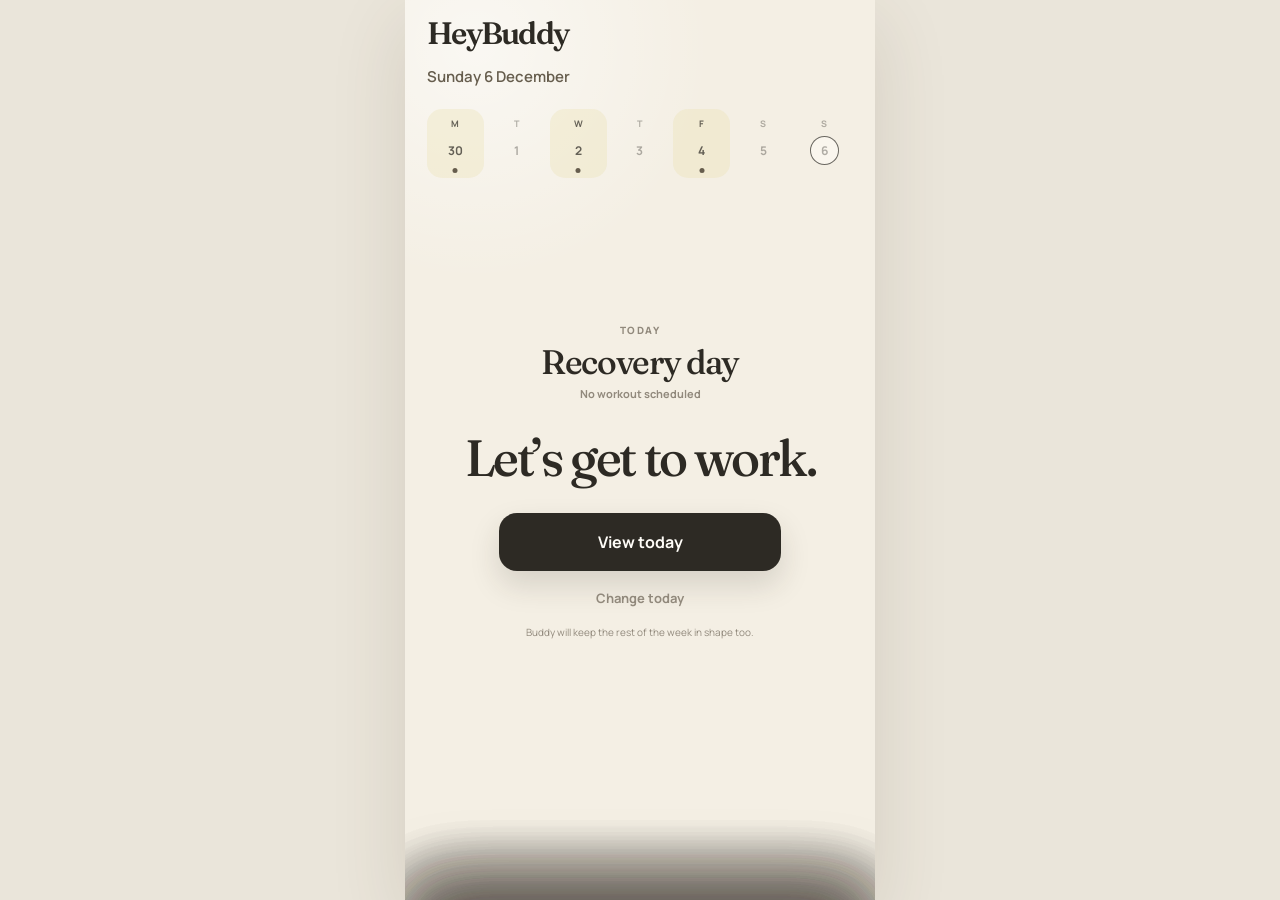
==== commit 9eb39f69: "Add files via upload" ====
--- a/index.html
+++ b/index.html
@@ -4,7 +4,7 @@
 <meta charset="utf-8" />
 <meta name="viewport" content="width=device-width, initial-scale=1, viewport-fit=cover" />
 <meta name="theme-color" content="#F4EFE4" />
-<title>HeyBuddy — Version 6.1</title>
+<title>HeyBuddy — Version 7</title>
 <link rel="preconnect" href="https://fonts.googleapis.com">
 <link rel="preconnect" href="https://fonts.gstatic.com" crossorigin>
 <link href="https://fonts.googleapis.com/css2?family=Fraunces:opsz,wght@9..144,500;9..144,600&family=Manrope:wght@400;500;600;700&display=swap" rel="stylesheet">
@@ -75,17 +75,46 @@
 .today-wrap { min-height: calc(100dvh - 110px - var(--safe-bottom)); display: flex; flex-direction: column; }
 .date { margin-top: 17px; color: var(--brown); font-size: 15px; font-weight: 600; }
 .calendar { display: grid; grid-template-columns: repeat(7, 1fr); gap: 5px; margin-top: 22px; }
-.day { position: relative; text-align: center; padding: 8px 0 13px; border-radius: 15px; color: rgba(45,42,36,.36); }
+.day { position: relative; text-align: center; padding: 8px 0 13px; border: 0; border-radius: 15px; color: rgba(45,42,36,.36); background: transparent; cursor: pointer; }
+.day:active { transform: scale(.97); }
 .day.workout { background: rgba(231,220,168,.30); color: rgba(45,42,36,.72); }
 .day .label { display: block; margin-bottom: 6px; font-size: 9px; font-weight: 700; letter-spacing: .08em; }
 .day .number { width: 29px; height: 29px; border-radius: 50%; display: grid; place-items: center; margin: auto; font-size: 12px; font-weight: 700; }
 .day.today .number { border: 1px solid rgba(45,42,36,.70); background: rgba(255,253,248,.5); }
 .day.workout::after { content: ""; position: absolute; bottom: 5px; left: 50%; transform: translateX(-50%); width: 12px; height: 2px; border-radius: 99px; background: rgba(101,92,75,.48); }
 .day.completed::after { width: 5px; height: 5px; border-radius: 50%; background: var(--brown); }
-.today-centre { margin: auto 0; text-align: center; padding: 52px 0 56px; }
-.opening { margin: 0 0 40px; font-family: Fraunces, Georgia, serif; font-size: clamp(44px,12vw,59px); font-weight: 500; line-height: .98; letter-spacing: -.047em; }
+.today-centre { margin: auto 0; text-align: center; padding: 40px 0 46px; }
+.today-assignment { margin: 0 auto 30px; max-width: 320px; }
+.today-kicker { display: block; margin-bottom: 8px; font-size: 10px; font-weight: 800; letter-spacing: .14em; text-transform: uppercase; color: var(--muted); }
+.today-workout { width: 100%; border: 0; background: transparent; padding: 0; color: var(--ink); }
+.today-workout-name { display: block; font-family: Fraunces, Georgia, serif; font-size: 34px; line-height: 1.05; letter-spacing: -.04em; font-weight: 500; }
+.today-workout-meta { display: block; margin-top: 6px; color: var(--muted); font-size: 11px; font-weight: 700; }
+.opening { margin: 0 0 30px; font-family: Fraunces, Georgia, serif; font-size: clamp(40px,10vw,51px); font-weight: 500; line-height: .98; letter-spacing: -.047em; }
 .begin { max-width: 282px; margin: auto; }
-
+.change-today { display: block; margin: 10px auto 0; }
+.schedule-note { margin-top: 10px; color: var(--muted); font-size: 10px; }
+
+/* Adaptive week */
+.schedule-options, .context-actions { display: grid; gap: 10px; margin-top: 18px; }
+.schedule-option, .context-action { width: 100%; min-height: 54px; border: 1px solid var(--line-strong); border-radius: 16px; padding: 13px 14px; background: rgba(255,255,255,.42); text-align: left; font-weight: 750; }
+.schedule-option span, .context-action span { display: block; margin-top: 4px; color: var(--muted); font-size: 10px; font-weight: 600; line-height: 1.45; }
+.availability-grid { display: grid; grid-template-columns: repeat(3,1fr); gap: 9px; margin: 18px 0; }
+.availability-day { min-height: 60px; border: 1px solid var(--line); border-radius: 16px; background: rgba(255,255,255,.34); font-weight: 750; }
+.availability-day small { display: block; margin-top: 3px; color: var(--muted); font-size: 9px; font-weight: 650; }
+.availability-day.selected { border-color: var(--sand); background: rgba(231,220,168,.38); box-shadow: inset 0 0 0 1px rgba(201,184,117,.35); }
+.proposal { margin-top: 18px; border-top: 1px solid var(--line); }
+.proposal-row { display: grid; grid-template-columns: 52px 1fr; gap: 12px; padding: 12px 0; border-bottom: 1px solid var(--line); }
+.proposal-day { color: var(--muted); font-size: 11px; font-weight: 800; text-transform: uppercase; letter-spacing: .08em; }
+.proposal-task { font-size: 13px; font-weight: 750; }
+.proposal-task.recovery { color: var(--muted); font-weight: 600; }
+.schedule-reason { margin: 14px 0 2px; padding: 13px 14px; border-radius: 15px; background: rgba(231,220,168,.25); color: var(--brown); font-size: 12px; line-height: 1.55; }
+.sheet-nav { display:flex; align-items:center; justify-content:space-between; gap:10px; margin-bottom:10px; }
+.sheet-back { border:0; background:transparent; padding:6px 0; color:var(--muted); font-size:11px; font-weight:750; }
+.undo-toast { position:absolute; left:18px; right:18px; bottom:calc(18px + var(--safe-bottom)); z-index:35; display:none; align-items:center; justify-content:space-between; gap:12px; padding:13px 14px; border-radius:17px; background:var(--ink); color:var(--white); box-shadow:var(--shadow); }
+.undo-toast.show { display:flex; animation:messageIn .25s ease both; }
+.undo-toast span { font-size:11px; font-weight:650; line-height:1.4; }
+.undo-toast button { border:1px solid rgba(255,255,255,.28); border-radius:999px; background:transparent; color:var(--white); padding:8px 11px; font-size:10px; font-weight:800; }
+.long-press-hint { margin-top:12px; text-align:center; color:var(--muted); font-size:9px; font-weight:650; }
 /* Workout */
 #workout { padding: var(--safe-top) 18px calc(22px + var(--safe-bottom)); }
 .topbar { display: grid; grid-template-columns: 44px 1fr 68px; align-items: center; }
@@ -111,7 +140,10 @@
 }
 .value-button:active { background: rgba(255,253,248,.67); transform: scale(.99); }
 .value-label { display: flex; align-items: center; justify-content: space-between; margin-bottom: 13px; font-size: 10px; font-weight: 800; letter-spacing: .13em; color: var(--muted); }
-.value-label::after { content: "↕"; font-size: 13px; letter-spacing: 0; color: rgba(45,42,36,.42); }
+.value-label::after { content: ""; width: 14px; height: 10px; opacity: .62; background:
+  linear-gradient(var(--brown),var(--brown)) 50% 0/8px 1px no-repeat,
+  linear-gradient(var(--brown),var(--brown)) 50% 50%/12px 1px no-repeat,
+  linear-gradient(var(--brown),var(--brown)) 50% 100%/8px 1px no-repeat; }
 .value-number { display: block; font-size: 62px; line-height: .88; letter-spacing: -.065em; font-weight: 600; }
 .value-hint { display: block; margin-top: 12px; font-size: 9px; font-weight: 700; color: rgba(45,42,36,.42); }
 .action-zone { margin-top: 8px; }
@@ -156,7 +188,7 @@
 .sheet-section h3 { margin: 0 0 8px; font-size: 11px; text-transform: uppercase; letter-spacing: .12em; color: var(--muted); }
 .sheet-section p { margin: 0; color: var(--ink); font-size: 13px; line-height: 1.65; }
 .work-list { margin-top: 18px; }
-.work-row { width: 100%; display: grid; grid-template-columns: 20px 1fr auto; gap: 10px; align-items: center; padding: 14px 4px; border: 0; border-bottom: 1px solid var(--line); background: transparent; text-align: left; }
+.work-row { width: 100%; display: grid; touch-action: manipulation; user-select: none; -webkit-user-select: none; grid-template-columns: 20px 1fr auto; gap: 10px; align-items: center; padding: 14px 4px; border: 0; border-bottom: 1px solid var(--line); background: transparent; text-align: left; }
 .work-row:last-child { border-bottom: 0; }
 .work-row:active { background: rgba(231,220,168,.18); }
 .status { width: 10px; height: 10px; border-radius: 50%; border: 1px solid rgba(45,42,36,.3); }
@@ -212,8 +244,17 @@
         <div class="calendar" id="calendar"></div>
       </div>
       <div class="today-centre">
+        <div class="today-assignment">
+          <span class="today-kicker">Today</span>
+          <button class="today-workout" id="todayWorkoutBtn" type="button">
+            <span class="today-workout-name" id="todayWorkoutName">Full Body A</span>
+            <span class="today-workout-meta" id="todayWorkoutMeta">Scheduled workout</span>
+          </button>
+        </div>
         <h1 class="opening">Let’s get to work.</h1>
         <div class="begin"><button class="primary" id="beginBtn">Begin</button></div>
+        <button class="text-button change-today" id="changeTodayBtn" type="button">Change today</button>
+        <div class="schedule-note">Buddy will keep the rest of the week in shape too.</div>
       </div>
     </div>
   </section>
@@ -228,7 +269,7 @@
     <div class="workarea">
       <div class="exercise-head">
         <h1 id="exerciseName"></h1>
-        <button class="why-button" id="whyBtn">Why?</button>
+        <button class="why-button" id="whyBtn">Exercise guide</button>
       </div>
       <div class="set-meta" id="setMeta"></div>
       <div class="set-progress" id="setProgress"></div>
@@ -305,8 +346,37 @@
   <div class="sheet" id="workoutSheet">
     <div class="handle"></div>
     <h2>Today’s workout</h2>
-    <p>Tap any movement to move there. The plan stays put; you choose where to stand.</p>
+    <p>Tap to jump. Press and hold when something needs changing.</p>
     <div class="work-list" id="workList"></div>
+    <div class="long-press-hint">Tap = do · Hold = change</div>
+  </div>
+
+  <div class="sheet" id="daySheet">
+    <div class="handle"></div>
+    <h2 id="daySheetTitle"></h2>
+    <div id="daySheetContent"></div>
+  </div>
+
+  <div class="sheet" id="scheduleSheet">
+    <div class="handle"></div>
+    <div id="scheduleContent"></div>
+  </div>
+
+  <div class="sheet" id="contextSheet">
+    <div class="handle"></div>
+    <h2 id="contextTitle">Exercise</h2>
+    <p>Same workout. Different doorway.</p>
+    <div class="context-actions">
+      <button class="context-action" id="contextSwapBtn" type="button">Swap exercise<span>Choose another movement that can do the same job.</span></button>
+      <button class="context-action" id="contextGuideBtn" type="button">Exercise guide<span>Technique, purpose, alternatives, and evidence.</span></button>
+    </div>
+  </div>
+
+  <div class="sheet" id="swapSheet">
+    <div class="handle"></div>
+    <h2 id="swapTitle">Swap exercise</h2>
+    <p id="swapIntro"></p>
+    <div class="alt-list" id="swapList"></div>
   </div>
 
   <div class="sheet" id="pickerSheet">
@@ -348,6 +418,7 @@
     </div>
   </div>
 
+  <div class="undo-toast" id="undoToast"><span id="undoCopy">Week updated.</span><button id="undoBtn" type="button">Undo</button></div>
   <pre id="selfTest"></pre>
 </div>
 
@@ -578,41 +649,105 @@
     }
   };
 
-  const template = [
-    { slot: "Incline Dumbbell Press", sets: 3, target: [8,10], reps: 9, lastWeight: 32.5, lastReps: 10 },
-    { slot: "Chest-Supported Row", sets: 3, target: [8,12], reps: 10, lastWeight: 45, lastReps: 10 },
-    { slot: "Hack Squat", sets: 3, target: [8,10], reps: 9, lastWeight: 95, lastReps: 10 },
-    { slot: "Seated Leg Curl", sets: 3, target: [10,15], reps: 12, lastWeight: 52.5, lastReps: 13 },
-    { slot: "Cable Lateral Raise", sets: 3, target: [12,20], reps: 15, lastWeight: 10, lastReps: 14 },
-    { slot: "Cable Curl", sets: 3, target: [10,15], reps: 12, lastWeight: 22.5, lastReps: 14 }
-  ];
+  const workoutTemplates = {
+    "Full Body A": [
+      { slot: "Incline Dumbbell Press", sets: 3, target: [8,10], reps: 9, lastWeight: 32.5, lastReps: 10 },
+      { slot: "Chest-Supported Row", sets: 3, target: [8,12], reps: 10, lastWeight: 45, lastReps: 10 },
+      { slot: "Hack Squat", sets: 3, target: [8,10], reps: 9, lastWeight: 95, lastReps: 10 },
+      { slot: "Seated Leg Curl", sets: 3, target: [10,15], reps: 12, lastWeight: 52.5, lastReps: 13 },
+      { slot: "Cable Lateral Raise", sets: 3, target: [12,20], reps: 15, lastWeight: 10, lastReps: 14 },
+      { slot: "Cable Curl", sets: 3, target: [10,15], reps: 12, lastWeight: 22.5, lastReps: 14 }
+    ],
+    "Full Body B": [
+      { slot: "Flat Dumbbell Press", sets: 3, target: [8,10], reps: 9, lastWeight: 35, lastReps: 9 },
+      { slot: "One-Arm Dumbbell Row", sets: 3, target: [8,12], reps: 10, lastWeight: 32.5, lastReps: 11 },
+      { slot: "Leg Press", sets: 3, target: [8,12], reps: 10, lastWeight: 140, lastReps: 10 },
+      { slot: "Lying Leg Curl", sets: 3, target: [10,15], reps: 12, lastWeight: 45, lastReps: 12 },
+      { slot: "Dumbbell Lateral Raise", sets: 3, target: [12,20], reps: 15, lastWeight: 10, lastReps: 15 },
+      { slot: "Preacher Curl", sets: 3, target: [10,15], reps: 12, lastWeight: 25, lastReps: 12 }
+    ],
+    "Full Body C": [
+      { slot: "Smith Incline Press", sets: 3, target: [6,10], reps: 8, lastWeight: 57.5, lastReps: 8 },
+      { slot: "Seated Cable Row", sets: 3, target: [8,12], reps: 10, lastWeight: 52.5, lastReps: 10 },
+      { slot: "Pendulum Squat", sets: 3, target: [8,12], reps: 9, lastWeight: 80, lastReps: 9 },
+      { slot: "Nordic Curl", sets: 3, target: [6,10], reps: 7, lastWeight: 0, lastReps: 7 },
+      { slot: "Machine Lateral Raise", sets: 3, target: [12,20], reps: 14, lastWeight: 25, lastReps: 14 },
+      { slot: "Machine Curl", sets: 3, target: [10,15], reps: 12, lastWeight: 30, lastReps: 12 }
+    ]
+  };
+
+  const WEEK_PLAN_KEY = "heybuddy_week_plan_v7";
+  const dayLabels = ["M","T","W","T","F","S","S"];
+  const dayNames = ["Mon","Tue","Wed","Thu","Fri","Sat","Sun"];
+  const fullDayNames = ["Monday","Tuesday","Wednesday","Thursday","Friday","Saturday","Sunday"];
+
+  function mondayOf(date = new Date()) {
+    const monday = new Date(date);
+    monday.setHours(0,0,0,0);
+    monday.setDate(date.getDate() - ((date.getDay() + 6) % 7));
+    return monday;
+  }
+  function currentDayIndex() { return (new Date().getDay() + 6) % 7; }
+  function weekId() {
+    const monday = mondayOf();
+    return `${monday.getFullYear()}-${String(monday.getMonth()+1).padStart(2,"0")}-${String(monday.getDate()).padStart(2,"0")}`;
+  }
+  function defaultWeekPlan() {
+    return [
+      { day: 0, workout: "Full Body A" },
+      { day: 2, workout: "Full Body B" },
+      { day: 4, workout: "Full Body C" }
+    ];
+  }
+  function loadWeekPlan() {
+    try {
+      const stored = JSON.parse(localStorage.getItem(WEEK_PLAN_KEY) || "null");
+      if (stored && stored.weekId === weekId() && Array.isArray(stored.plan)) return stored.plan;
+    } catch {}
+    return defaultWeekPlan();
+  }
+  function saveWeekPlan(plan) { try { localStorage.setItem(WEEK_PLAN_KEY, JSON.stringify({ weekId: weekId(), plan })); } catch {} }
+  function planForDay(dayIndex, plan = state.weekPlan) { return plan.find((entry) => entry.day === dayIndex) || null; }
 
   function loadDefaultSwaps() {
     try { return JSON.parse(localStorage.getItem(DEFAULT_SWAP_KEY) || "{}"); }
     catch { return {}; }
   }
 
-  const savedSwaps = loadDefaultSwaps();
-  const exercises = template.map((item) => {
-    const chosenName = savedSwaps[item.slot] && library[savedSwaps[item.slot]] ? savedSwaps[item.slot] : item.slot;
-    const data = library[chosenName];
-    return {
-      slot: item.slot,
-      activeName: chosenName,
-      sets: item.sets,
-      target: item.target,
-      lastWeight: item.lastWeight,
-      lastReps: item.lastReps,
-      currentWeight: data.defaultWeight,
-      currentReps: item.reps,
-      completedSets: 0,
-      setLogs: [],
-      completed: false,
-      pendingSwap: chosenName !== item.slot ? { from: item.slot, to: chosenName, inherited: true } : null
-    };
-  });
+  function createExercisesForWorkout(workoutName) {
+    const savedSwaps = loadDefaultSwaps();
+    const template = workoutTemplates[workoutName] || workoutTemplates["Full Body A"];
+    return template.map((item) => {
+      const chosenName = savedSwaps[item.slot] && library[savedSwaps[item.slot]] ? savedSwaps[item.slot] : item.slot;
+      const data = library[chosenName];
+      return {
+        slot: item.slot,
+        activeName: chosenName,
+        sets: item.sets,
+        target: item.target,
+        lastWeight: item.lastWeight,
+        lastReps: item.lastReps,
+        currentWeight: data.defaultWeight,
+        currentReps: item.reps,
+        completedSets: 0,
+        setLogs: [],
+        completed: false,
+        pendingSwap: chosenName !== item.slot ? { from: item.slot, to: chosenName, inherited: true } : null
+      };
+    });
+  }
+
+  let activeWorkoutName = "Full Body A";
+  let exercises = createExercisesForWorkout(activeWorkoutName);
 
   const state = {
+    weekPlan: loadWeekPlan(),
+    previousWeekPlan: null,
+    proposedWeekPlan: null,
+    deferredWorkout: null,
+    scheduleWizard: null,
+    contextExerciseIndex: null,
+    suppressWorkClick: false,
     exerciseIndex: 0,
     startedAt: null,
     sessionInterval: null,
@@ -683,22 +818,267 @@
 
   function setupDate() {
     const today = new Date();
+    const monday = mondayOf(today);
+    const todayIndex = currentDayIndex();
     $("todayDate").textContent = new Intl.DateTimeFormat("en-GB", { weekday: "long", day: "numeric", month: "long" }).format(today);
-    const monday = new Date(today);
-    monday.setDate(today.getDate() - ((today.getDay() + 6) % 7));
-    const workoutDays = [0, 2, 4];
     $("calendar").innerHTML = "";
     for (let index = 0; index < 7; index += 1) {
       const date = new Date(monday);
       date.setDate(monday.getDate() + index);
-      const element = document.createElement("div");
-      const isWorkout = workoutDays.includes(index);
-      const isToday = date.toDateString() === today.toDateString();
-      const isPastWorkout = isWorkout && index < ((today.getDay() + 6) % 7);
+      const workout = planForDay(index);
+      const element = document.createElement("button");
+      element.type = "button";
+      element.dataset.dayIndex = index;
+      const isWorkout = Boolean(workout);
+      const isToday = index === todayIndex;
+      const isPastWorkout = isWorkout && index < todayIndex;
       element.className = `day${isWorkout ? " workout" : ""}${isToday ? " today" : ""}${isPastWorkout ? " completed" : ""}`;
-      element.innerHTML = `<span class="label">${["M","T","W","T","F","S","S"][index]}</span><span class="number">${date.getDate()}</span>`;
+      element.innerHTML = `<span class="label">${dayLabels[index]}</span><span class="number">${date.getDate()}</span>`;
+      element.addEventListener("click", () => openDayDetail(index));
       $("calendar").appendChild(element);
     }
+    renderTodayAssignment();
+  }
+
+  function renderTodayAssignment() {
+    const entry = planForDay(currentDayIndex());
+    if (entry) {
+      $("todayWorkoutName").textContent = entry.workout;
+      $("todayWorkoutMeta").textContent = `${workoutTemplates[entry.workout]?.length || 6} exercises · scheduled workout`;
+      $("beginBtn").textContent = "Begin";
+    } else {
+      $("todayWorkoutName").textContent = "Recovery day";
+      $("todayWorkoutMeta").textContent = "No workout scheduled";
+      $("beginBtn").textContent = "View today";
+    }
+  }
+
+  function dayDate(dayIndex) {
+    const date = mondayOf();
+    date.setDate(date.getDate() + dayIndex);
+    return date;
+  }
+
+  function nextPlanAfter(dayIndex, plan = state.weekPlan) {
+    return [...plan].filter((entry) => entry.day > dayIndex).sort((a,b) => a.day - b.day)[0] || null;
+  }
+
+  function openDayDetail(dayIndex) {
+    const date = dayDate(dayIndex);
+    const entry = planForDay(dayIndex);
+    $("daySheetTitle").textContent = new Intl.DateTimeFormat("en-GB", { weekday: "long", day: "numeric", month: "long" }).format(date);
+    if (entry) {
+      const count = workoutTemplates[entry.workout]?.length || 6;
+      $("daySheetContent").innerHTML = `
+        <div class="sheet-section"><h3>Planned</h3><p><strong>${entry.workout}</strong><br>${count} exercises</p></div>
+        <div class="sheet-section"><h3>Buddy's read</h3><p>This is one of the working days. Nothing mysterious hiding behind the curtains.</p></div>`;
+    } else {
+      const next = nextPlanAfter(dayIndex);
+      $("daySheetContent").innerHTML = `
+        <div class="sheet-section"><h3>Recovery day</h3><p>No lifting here. The dumbbells can hold their own meeting.</p></div>
+        <div class="sheet-section"><h3>Next up</h3><p>${next ? `${fullDayNames[next.day]} · ${next.workout}` : "The training week is done."}</p></div>`;
+    }
+    openSheet("daySheet");
+  }
+
+  function openScheduleStart() {
+    state.scheduleWizard = { mode: null, selectedWorkout: null, availability: new Set() };
+    renderScheduleStart();
+    openSheet("scheduleSheet");
+  }
+
+  function renderScheduleStart() {
+    const todayEntry = planForDay(currentDayIndex());
+    $("scheduleContent").innerHTML = `
+      <h2>Plans moved around?</h2>
+      <p>Give me the week you actually have. Calendars get ambitious when nobody is watching.</p>
+      <div class="schedule-options">
+        ${todayEntry ? `<button class="schedule-option" type="button" data-schedule-mode="cant_today">I can’t train today<span>Move today’s session and repair the rest of the week.</span></button>` : ""}
+        ${todayEntry ? `<button class="schedule-option" type="button" data-schedule-mode="different_today">I want another workout today<span>Use another session from this week and reorganise what remains.</span></button>` : ""}
+        <button class="schedule-option" type="button" data-schedule-mode="availability_changed">My availability changed<span>Tell Buddy which days still work and let him redraw the week.</span></button>
+      </div>`;
+    $("scheduleContent").querySelectorAll("[data-schedule-mode]").forEach((button) => {
+      button.addEventListener("click", () => {
+        state.scheduleWizard.mode = button.dataset.scheduleMode;
+        if (state.scheduleWizard.mode === "different_today") renderWorkoutChoice();
+        else renderAvailabilityStep();
+      });
+    });
+  }
+
+  function renderWorkoutChoice() {
+    const todayIndex = currentDayIndex();
+    const todayEntry = planForDay(todayIndex);
+    const remaining = [...state.weekPlan].filter((entry) => entry.day >= todayIndex && (!todayEntry || entry.workout !== todayEntry.workout));
+    $("scheduleContent").innerHTML = `
+      <div class="sheet-nav"><button class="sheet-back" id="scheduleBack" type="button">← Back</button></div>
+      <h2>What are we doing today?</h2>
+      <p>Pick one from this week. I’ll deal with the furniture after.</p>
+      <div class="schedule-options">
+        ${remaining.map((entry) => `<button class="schedule-option" type="button" data-workout-choice="${entry.workout}">${entry.workout}<span>Currently planned for ${fullDayNames[entry.day]}.</span></button>`).join("")}
+      </div>`;
+    $("scheduleBack").onclick = renderScheduleStart;
+    $("scheduleContent").querySelectorAll("[data-workout-choice]").forEach((button) => {
+      button.onclick = () => { state.scheduleWizard.selectedWorkout = button.dataset.workoutChoice; renderAvailabilityStep(); };
+    });
+  }
+
+  function renderAvailabilityStep() {
+    const todayIndex = currentDayIndex();
+    const mode = state.scheduleWizard.mode;
+    const start = mode === "cant_today" || mode === "different_today" ? todayIndex + 1 : todayIndex;
+    state.scheduleWizard.availability = new Set(Array.from({length: Math.max(0, 7-start)}, (_,i) => start+i));
+    $("scheduleContent").innerHTML = `
+      <div class="sheet-nav"><button class="sheet-back" id="scheduleBack" type="button">← Back</button></div>
+      <h2>Which days can still work?</h2>
+      <p>Select the days you could realistically train. Buddy will choose the spacing.</p>
+      <div class="availability-grid" id="availabilityGrid"></div>
+      <button class="primary" id="buildWeekBtn" type="button">Build the week</button>`;
+    $("scheduleBack").onclick = mode === "different_today" ? renderWorkoutChoice : renderScheduleStart;
+    const grid = $("availabilityGrid");
+    for (let day = start; day < 7; day += 1) {
+      const date = dayDate(day);
+      const button = document.createElement("button");
+      button.type = "button";
+      button.className = "availability-day selected";
+      button.dataset.availabilityDay = day;
+      button.innerHTML = `${fullDayNames[day]}<small>${date.getDate()} ${date.toLocaleString("en-GB", {month:"short"})}</small>`;
+      button.onclick = () => {
+        if (state.scheduleWizard.availability.has(day)) state.scheduleWizard.availability.delete(day);
+        else state.scheduleWizard.availability.add(day);
+        button.classList.toggle("selected", state.scheduleWizard.availability.has(day));
+      };
+      grid.appendChild(button);
+    }
+    $("buildWeekBtn").onclick = renderScheduleProposal;
+  }
+
+  function combinations(values, choose) {
+    const result = [];
+    function walk(start, picked) {
+      if (picked.length === choose) { result.push([...picked]); return; }
+      for (let i = start; i < values.length; i += 1) { picked.push(values[i]); walk(i+1, picked); picked.pop(); }
+    }
+    if (choose === 0) return [[]];
+    walk(0, []);
+    return result;
+  }
+
+  function chooseScheduleDays(candidates, sessions, fixedDays = [], originalDays = []) {
+    if (!sessions) return [];
+    if (candidates.length <= sessions) return [...candidates].sort((a,b) => a-b);
+    let best = null;
+    let bestScore = Infinity;
+    combinations([...candidates].sort((a,b) => a-b), sessions).forEach((combo) => {
+      const all = [...fixedDays, ...combo].sort((a,b) => a-b);
+      let score = 0;
+      for (let i=1;i<all.length;i+=1) {
+        const gap = all[i]-all[i-1];
+        if (gap === 1) score += 45;
+        else if (gap === 2) score += 0;
+        else score += Math.abs(gap-2) * 3;
+      }
+      combo.forEach((day, index) => { if (Number.isInteger(originalDays[index])) score += Math.abs(day-originalDays[index]) * .75; });
+      if (score < bestScore) { bestScore = score; best = combo; }
+    });
+    return best || candidates.slice(0,sessions);
+  }
+
+  function buildWeekProposal() {
+    const todayIndex = currentDayIndex();
+    const mode = state.scheduleWizard.mode;
+    const currentPlan = [...state.weekPlan].sort((a,b) => a.day-b.day);
+    const past = currentPlan.filter((entry) => entry.day < todayIndex);
+    const remaining = currentPlan.filter((entry) => entry.day >= todayIndex);
+    let fixedToday = null;
+    let sessionEntries = [...remaining];
+
+    if (mode === "different_today" && state.scheduleWizard.selectedWorkout) {
+      fixedToday = { day: todayIndex, workout: state.scheduleWizard.selectedWorkout };
+      let removed = false;
+      sessionEntries = remaining.filter((entry) => {
+        if (!removed && entry.workout === state.scheduleWizard.selectedWorkout) { removed = true; return false; }
+        return true;
+      }).filter((entry) => entry.day !== todayIndex || entry.workout !== state.scheduleWizard.selectedWorkout);
+      const originalToday = remaining.find((entry) => entry.day === todayIndex);
+      if (originalToday && originalToday.workout !== fixedToday.workout && !sessionEntries.some((entry) => entry.workout === originalToday.workout)) sessionEntries.unshift(originalToday);
+    }
+
+    const candidateDays = [...state.scheduleWizard.availability].sort((a,b) => a-b).filter((day) => !fixedToday || day !== todayIndex);
+    const numberToSchedule = Math.min(sessionEntries.length, candidateDays.length);
+    const chosenDays = chooseScheduleDays(candidateDays, numberToSchedule, fixedToday ? [todayIndex] : [], sessionEntries.map((entry) => entry.day));
+    const scheduled = sessionEntries.slice(0, chosenDays.length).map((entry,index) => ({ day: chosenDays[index], workout: entry.workout }));
+    const deferred = sessionEntries.slice(chosenDays.length).map((entry) => entry.workout);
+    const plan = [...past, ...(fixedToday ? [fixedToday] : []), ...scheduled].sort((a,b) => a.day-b.day);
+    return { plan, deferred };
+  }
+
+  function proposalReason(plan, deferred) {
+    const futureDays = plan.filter((entry) => entry.day >= currentDayIndex()).map((entry) => entry.day).sort((a,b) => a-b);
+    const hasBackToBack = futureDays.some((day,index) => index > 0 && day-futureDays[index-1] === 1);
+    if (deferred.length) return `I can fit ${futureDays.length} quality session${futureDays.length === 1 ? "" : "s"} into the days you gave me. ${deferred.join(", ")} rolls forward. Stuffing every workout into the same cupboard would be gym-flavoured nonsense.`;
+    if (hasBackToBack) return "This is the cleanest version of the week you gave me. There’s one back-to-back pair; not perfect, but better than asking Friday to become three separate days.";
+    return "This keeps the work in order and leaves recovery between sessions. Calendar repaired. Nobody has to sleep beside the squat rack.";
+  }
+
+  function renderScheduleProposal() {
+    const result = buildWeekProposal();
+    state.proposedWeekPlan = result.plan;
+    state.deferredWorkout = result.deferred;
+    $("scheduleContent").innerHTML = `
+      <div class="sheet-nav"><button class="sheet-back" id="scheduleBack" type="button">← Back</button></div>
+      <h2>Here’s the repaired week.</h2>
+      <p>Nothing gets moved until you say so.</p>
+      <div class="proposal">
+        ${Array.from({length:7}, (_,day) => {
+          const entry = result.plan.find((item) => item.day === day);
+          return `<div class="proposal-row"><div class="proposal-day">${dayNames[day]}</div><div class="proposal-task${entry ? "" : " recovery"}">${entry ? entry.workout : "Recovery"}</div></div>`;
+        }).join("")}
+      </div>
+      <div class="schedule-reason">${proposalReason(result.plan, result.deferred)}</div>
+      <button class="primary" id="applyWeekBtn" type="button" style="margin-top:16px">Apply changes</button>`;
+    $("scheduleBack").onclick = renderAvailabilityStep;
+    $("applyWeekBtn").onclick = applyWeekProposal;
+  }
+
+  function applyWeekProposal() {
+    if (!state.proposedWeekPlan) return;
+    state.previousWeekPlan = state.weekPlan.map((entry) => ({...entry}));
+    state.weekPlan = state.proposedWeekPlan.map((entry) => ({...entry}));
+    saveWeekPlan(state.weekPlan);
+    closeSheets(false);
+    setupDate();
+    showUndoToast();
+  }
+
+  function showUndoToast() {
+    $("undoCopy").textContent = state.deferredWorkout?.length ? "Week updated. One session rolls forward." : "Week updated. The calendar has stopped arguing.";
+    $("undoToast").classList.add("show");
+    clearTimeout(state.undoTimer);
+    state.undoTimer = setTimeout(() => $("undoToast").classList.remove("show"), 6000);
+  }
+
+  function undoWeekChange() {
+    if (!state.previousWeekPlan) return;
+    state.weekPlan = state.previousWeekPlan.map((entry) => ({...entry}));
+    saveWeekPlan(state.weekPlan);
+    state.previousWeekPlan = null;
+    $("undoToast").classList.remove("show");
+    setupDate();
+  }
+
+  function resetSessionForWorkout(workoutName) {
+    activeWorkoutName = workoutName;
+    exercises = createExercisesForWorkout(workoutName);
+    state.exerciseIndex = 0;
+    state.setsLogged = 0;
+    state.completedExercises = 0;
+    state.events = [];
+    state.observationsShown = new Set();
+    state.observationCount = 0;
+    state.currentObservation = null;
+    state.longWorkoutTriggered = false;
+    $("sessionTime").textContent = "00:00";
   }
 
   function startSessionTimer() {
@@ -714,10 +1094,16 @@
   }
 
   function beginWorkout() {
+    const todayEntry = planForDay(currentDayIndex());
+    if (!todayEntry) {
+      showMessage({ text: "No lifting today. The dumbbells can hold their own meeting.", duration: 2000, showInfo: false, continuation: () => {} });
+      return;
+    }
+    resetSessionForWorkout(todayEntry.workout);
     state.startedAt = Date.now();
     startSessionTimer();
     showMessage({
-      text: "First one in the building. Let’s see what the furniture does.",
+      text: `${todayEntry.workout}. First one through the door gets the weird chair.`,
       duration: 2000,
       showInfo: false,
       continuation: () => {
@@ -769,8 +1155,36 @@
         </button>`;
     }).join("");
     $("workList").querySelectorAll("[data-jump-index]").forEach((button) => {
-      button.addEventListener("click", () => jumpToExercise(Number(button.dataset.jumpIndex)));
+      const index = Number(button.dataset.jumpIndex);
+      let timer = null;
+      let startX = 0;
+      let startY = 0;
+      const cancel = () => { clearTimeout(timer); timer = null; };
+      button.addEventListener("pointerdown", (event) => {
+        startX = event.clientX; startY = event.clientY;
+        timer = setTimeout(() => {
+          state.suppressWorkClick = true;
+          openExerciseContext(index);
+          if (navigator.vibrate) navigator.vibrate(16);
+        }, 520);
+      });
+      button.addEventListener("pointermove", (event) => {
+        if (Math.abs(event.clientX-startX) > 10 || Math.abs(event.clientY-startY) > 10) cancel();
+      });
+      ["pointerup","pointercancel","pointerleave"].forEach((name) => button.addEventListener(name, cancel));
+      button.addEventListener("contextmenu", (event) => event.preventDefault());
+      button.addEventListener("click", (event) => {
+        if (state.suppressWorkClick) { state.suppressWorkClick = false; event.preventDefault(); return; }
+        jumpToExercise(index);
+      });
     });
+  }
+
+  function openExerciseContext(index) {
+    if (!Number.isInteger(index) || !exercises[index]) return;
+    state.contextExerciseIndex = index;
+    $("contextTitle").textContent = library[exercises[index].activeName].name;
+    openSheet("contextSheet");
   }
 
   function jumpToExercise(index) {
@@ -978,16 +1392,20 @@
     $("doneTime").textContent = formatTime(elapsed);
     $("doneExercises").textContent = state.completedExercises;
     $("doneSets").textContent = state.setsLogged;
-    $("nextWorkout").textContent = "Next time · Full Body B · We’ll give the hamstrings and back a different kind of paperwork.";
+    const next = nextPlanAfter(currentDayIndex());
+    $("nextWorkout").textContent = next
+      ? `Next time · ${fullDayNames[next.day]} · ${next.workout}`
+      : "That’s the training week. The rest of it can mind its own business.";
     showScreen("done");
   }
 
-  function openWhy() {
-    const exercise = currentExercise();
-    const data = currentData();
-    $("whyTitle").textContent = data.name;
+  function openGuide(index = state.exerciseIndex) {
+    if (!Number.isInteger(index) || !exercises[index]) return;
+    const exercise = exercises[index];
+    const data = library[exercise.activeName];
+    $("whyTitle").textContent = "Exercise guide";
     $("whyContent").innerHTML = `
-      <div class="sheet-section"><h3>Why this exercise?</h3><p>${data.purpose}</p></div>
+      <div class="sheet-section"><h3>${data.name}</h3><p>${data.purpose}</p></div>
       <div class="sheet-section"><h3>Technique</h3><p>${data.cues.map((cue) => `• ${cue}`).join("<br>")}</p></div>
       <div class="sheet-section"><h3>Common mistakes</h3><p>${data.mistakes.map((mistake) => `• ${mistake}`).join("<br>")}</p></div>
       <div class="sheet-section"><h3>Muscles</h3><p>${data.muscles}</p></div>
@@ -995,14 +1413,27 @@
       <div class="sheet-section"><h3>Alternatives</h3><div class="alt-list">${data.alternatives.map((name) => `<button class="alt-button" type="button" data-alternative="${name}"><span>${name}</span><span>Use →</span></button>`).join("")}</div></div>
       <div class="sheet-section"><h3>Evidence</h3><p>${data.evidence}</p></div>`;
     $("whyContent").querySelectorAll("[data-alternative]").forEach((button) => {
-      button.addEventListener("click", () => selectAlternative(button.dataset.alternative));
+      button.addEventListener("click", () => selectAlternative(button.dataset.alternative, index));
     });
     openSheet("whySheet");
   }
 
-  function selectAlternative(name) {
-    if (!library[name]) return;
-    const exercise = currentExercise();
+  function openSwapSheet(index) {
+    if (!Number.isInteger(index) || !exercises[index]) return;
+    const data = library[exercises[index].activeName];
+    state.contextExerciseIndex = index;
+    $("swapTitle").textContent = `Swap ${data.name}`;
+    $("swapIntro").textContent = "Same movement job, different piece of equipment or setup.";
+    $("swapList").innerHTML = data.alternatives.map((name) => `<button class="alt-button" type="button" data-swap-alt="${name}"><span>${name}</span><span>Use →</span></button>`).join("");
+    $("swapList").querySelectorAll("[data-swap-alt]").forEach((button) => {
+      button.onclick = () => selectAlternative(button.dataset.swapAlt, index);
+    });
+    openSheet("swapSheet");
+  }
+
+  function selectAlternative(name, index = state.exerciseIndex) {
+    if (!library[name] || !exercises[index]) return;
+    const exercise = exercises[index];
     const previousName = exercise.activeName;
     exercise.activeName = name;
     exercise.currentWeight = library[name].defaultWeight;
@@ -1064,9 +1495,14 @@
 
   function bindEvents() {
     $("beginBtn").addEventListener("click", beginWorkout);
+    $("todayWorkoutBtn").addEventListener("click", () => openDayDetail(currentDayIndex()));
+    $("changeTodayBtn").addEventListener("click", openScheduleStart);
+    $("undoBtn").addEventListener("click", undoWeekChange);
     $("backBtn").addEventListener("click", () => showScreen("today"));
     $("previewBtn").addEventListener("click", () => openSheet("workoutSheet"));
-    $("whyBtn").addEventListener("click", (event) => { event.stopPropagation(); openWhy(); });
+    $("whyBtn").addEventListener("click", (event) => { event.stopPropagation(); openGuide(state.exerciseIndex); });
+    $("contextSwapBtn").addEventListener("click", () => openSwapSheet(state.contextExerciseIndex));
+    $("contextGuideBtn").addEventListener("click", () => openGuide(state.contextExerciseIndex));
     $("weightButton").addEventListener("click", openPicker);
     $("repsButton").addEventListener("click", openPicker);
     $("completeSetBtn").addEventListener("click", completeSet);
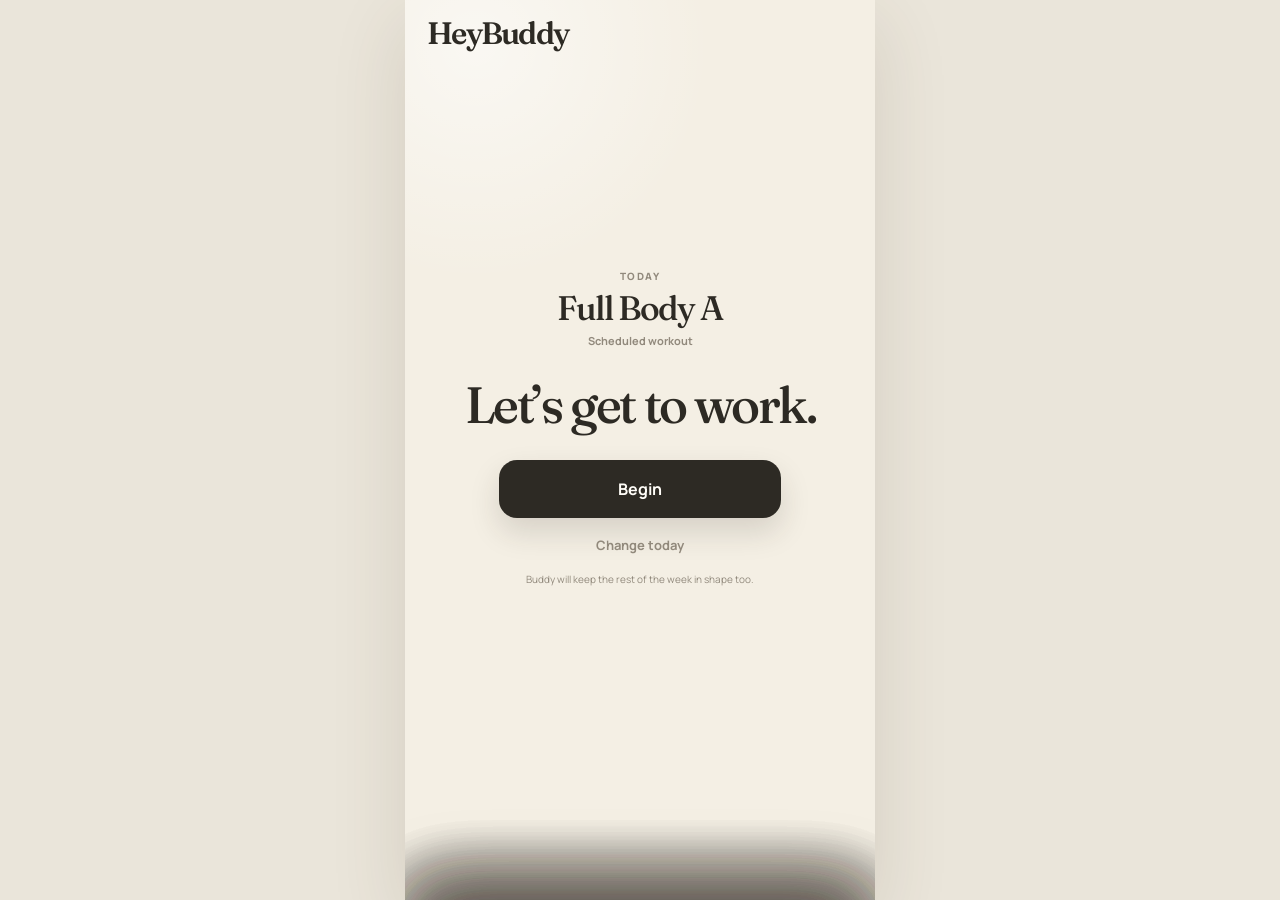
==== commit 0352b8e2: "Add files via upload" ====
--- a/index.html
+++ b/index.html
@@ -422,257 +422,138 @@
   <pre id="selfTest"></pre>
 </div>
 
+<script src="data/knowledge.js"></script>
 <script>
 (() => {
   "use strict";
 
   const $ = (id) => document.getElementById(id);
-  const DEFAULT_SWAP_KEY = "heybuddy_default_swaps_v61";
-
-  const library = {
-    "Incline Dumbbell Press": {
-      name: "Incline Dumbbell Press", pattern: "Incline push", defaultWeight: 35,
-      muscles: "Upper chest, front delts, triceps",
-      purpose: "This gives the upper chest a strong stimulus while letting each shoulder move more freely than a fixed barbell path.",
-      cues: ["Set the bench around 20–30°.", "Keep the shoulder blades settled against the bench.", "Lower with control, then press slightly inward."],
-      mistakes: ["Setting the bench so steep that the shoulders take over.", "Letting the elbows drift too far behind the body.", "Turning the final reps into a full-body weather event."],
-      alternatives: ["Smith Incline Press", "Low-Incline Machine Press", "Flat Dumbbell Press"],
-      evidence: "A modest incline can increase emphasis on the clavicular fibres of the chest while still allowing meaningful loading. The exact angle matters less than using a repeatable setup and progressing it over time.",
-      tags: ["Hypertrophy", "Strength"]
-    },
-    "Smith Incline Press": {
-      name: "Smith Incline Press", pattern: "Incline push", defaultWeight: 60,
-      muscles: "Upper chest, front delts, triceps",
-      purpose: "The fixed path removes some stability demands, which can make it easier to push the target muscles close to failure.",
-      cues: ["Set the bench so the bar reaches the upper chest.", "Keep your feet planted and shoulder blades settled.", "Control the descent before pressing through the same path."],
-      mistakes: ["Placing the bench too far forward or backward.", "Bouncing the bar from the chest.", "Letting the shoulders roll forward at the bottom."],
-      alternatives: ["Incline Dumbbell Press", "Low-Incline Machine Press", "Flat Dumbbell Press"],
-      evidence: "Stable pressing variations can reduce coordination demands and support high local effort, which makes them useful for hypertrophy-oriented training.", tags: ["Hypertrophy", "Strength"]
-    },
-    "Low-Incline Machine Press": {
-      name: "Low-Incline Machine Press", pattern: "Incline push", defaultWeight: 55,
-      muscles: "Upper chest, front delts, triceps",
-      purpose: "A stable machine press lets the upper chest work hard without asking your balance to join the payroll.",
-      cues: ["Align the handles with the upper chest.", "Keep the torso and shoulder blades supported.", "Press smoothly without locking the shoulders forward."],
-      mistakes: ["Using a seat height that turns the movement into a shoulder press.", "Cutting the bottom range short.", "Letting the weight stack crash between reps."],
-      alternatives: ["Incline Dumbbell Press", "Smith Incline Press", "Flat Dumbbell Press"],
-      evidence: "Machine presses provide a repeatable path and can be loaded close to failure with low stability demands.", tags: ["Hypertrophy"]
-    },
-    "Flat Dumbbell Press": {
-      name: "Flat Dumbbell Press", pattern: "Horizontal push", defaultWeight: 37.5,
-      muscles: "Chest, front delts, triceps",
-      purpose: "This shifts some emphasis toward the overall chest while preserving the freedom of independent dumbbells.",
-      cues: ["Keep the shoulder blades settled.", "Lower the dumbbells under control.", "Press up and slightly inward."],
-      mistakes: ["Flaring the elbows excessively.", "Losing upper-back tension.", "Using a range you cannot control."],
-      alternatives: ["Incline Dumbbell Press", "Smith Incline Press", "Machine Chest Press"],
-      evidence: "Horizontal pressing is an effective way to train the chest and triceps when progressed through a stable range of motion.", tags: ["Hypertrophy", "Strength"]
-    },
-    "Chest-Supported Row": {
-      name: "Chest-Supported Row", pattern: "Horizontal pull", defaultWeight: 45,
-      muscles: "Lats, upper back, rear delts, biceps",
-      purpose: "The chest support removes lower-back fatigue, so the upper back can do the job without borrowing a spine from tomorrow.",
-      cues: ["Keep the chest planted throughout the set.", "Drive the elbows back instead of shrugging.", "Pause briefly when the handles reach the torso."],
-      mistakes: ["Lifting the chest away from the pad.", "Turning the movement into a shrug.", "Dropping the weight instead of controlling the return."],
-      alternatives: ["Seated Cable Row", "Machine Row", "One-Arm Dumbbell Row"],
-      evidence: "Stable rowing variations can help maintain output and make the target musculature easier to load consistently.", tags: ["Hypertrophy", "Strength"]
-    },
-    "Seated Cable Row": {
-      name: "Seated Cable Row", pattern: "Horizontal pull", defaultWeight: 55,
-      muscles: "Lats, upper back, rear delts, biceps",
-      purpose: "The cable gives a repeatable horizontal pull while allowing small changes in torso and elbow path.",
-      cues: ["Stay tall through the torso.", "Pull the elbows toward the hips or ribs.", "Control the reach forward without collapsing."],
-      mistakes: ["Rocking back and forth to move the stack.", "Shrugging the shoulders toward the ears.", "Cutting the stretched position short."],
-      alternatives: ["Chest-Supported Row", "Machine Row", "One-Arm Dumbbell Row"],
-      evidence: "Cable rows maintain external resistance through the pull and are easy to standardise across sessions.", tags: ["Hypertrophy"]
-    },
-    "Machine Row": {
-      name: "Machine Row", pattern: "Horizontal pull", defaultWeight: 60,
-      muscles: "Upper back, lats, rear delts, biceps",
-      purpose: "A fixed setup makes the row repeatable and lets you concentrate on moving the elbows rather than supervising the rest of your body.",
-      cues: ["Adjust the seat so the handles line up comfortably.", "Keep the chest supported if the machine allows it.", "Pull and pause without shrugging."],
-      mistakes: ["Using momentum from the torso.", "Letting the shoulders roll forward under load.", "Rushing the return."],
-      alternatives: ["Chest-Supported Row", "Seated Cable Row", "One-Arm Dumbbell Row"],
-      evidence: "Stable machine rows can be useful for hypertrophy because they support consistent execution near muscular failure.", tags: ["Hypertrophy"]
-    },
-    "One-Arm Dumbbell Row": {
-      name: "One-Arm Dumbbell Row", pattern: "Horizontal pull", defaultWeight: 35,
-      muscles: "Lats, upper back, rear delts, biceps",
-      purpose: "The one-arm setup allows a long pulling range and makes side-to-side differences difficult to hide behind a group project.",
-      cues: ["Brace the free hand firmly.", "Pull the elbow toward the hip.", "Keep the torso mostly still."],
-      mistakes: ["Rotating the entire torso.", "Shrugging at the top.", "Dropping the shoulder at the bottom without control."],
-      alternatives: ["Chest-Supported Row", "Seated Cable Row", "Machine Row"],
-      evidence: "Unilateral rows can provide a large range of motion and allow each side to be loaded independently.", tags: ["Hypertrophy", "Strength"]
-    },
-    "Hack Squat": {
-      name: "Hack Squat", pattern: "Squat", defaultWeight: 100,
-      muscles: "Quads, glutes, adductors",
-      purpose: "A stable squat pattern lets us load the legs hard without asking balance to run the meeting.",
-      cues: ["Keep pressure through the whole foot.", "Let the knees travel naturally with the toes.", "Control the bottom position before driving up."],
-      mistakes: ["Letting the heels lift.", "Cutting depth short only because the weight got ambitious.", "Locking the knees aggressively at the top."],
-      alternatives: ["Leg Press", "Smith Squat", "Pendulum Squat"],
-      evidence: "Stable machine squat patterns support high local effort with less technical variability, making them useful hypertrophy tools.", tags: ["Hypertrophy", "Strength"]
-    },
-    "Leg Press": {
-      name: "Leg Press", pattern: "Squat", defaultWeight: 160,
-      muscles: "Quads, glutes, adductors",
-      purpose: "The leg press provides a stable way to load knee and hip extension without turning balance into a side quest.",
-      cues: ["Keep the full foot on the platform.", "Lower until the pelvis is about to roll.", "Drive through the platform without locking out violently."],
-      mistakes: ["Using a range that causes the lower back to round.", "Placing the feet so high that the quads leave the building.", "Bouncing out of the bottom."],
-      alternatives: ["Hack Squat", "Smith Squat", "Pendulum Squat"],
-      evidence: "Leg presses can produce substantial quadriceps and glute loading with low balance requirements.", tags: ["Hypertrophy", "Strength"]
-    },
-    "Smith Squat": {
-      name: "Smith Squat", pattern: "Squat", defaultWeight: 80,
-      muscles: "Quads, glutes, adductors",
-      purpose: "The fixed bar path lets you choose a stance and repeat it without the bar taking a sightseeing tour.",
-      cues: ["Place the feet where the torso can stay comfortable.", "Keep the whole foot loaded.", "Control the descent and drive through the same path."],
-      mistakes: ["Forcing a stance that does not match the machine path.", "Relaxing at the bottom.", "Rushing the descent."],
-      alternatives: ["Hack Squat", "Leg Press", "Pendulum Squat"],
-      evidence: "Smith squats can be loaded heavily while reducing balance demands, which can be useful for hypertrophy and strength practice.", tags: ["Hypertrophy", "Strength"]
-    },
-    "Pendulum Squat": {
-      name: "Pendulum Squat", pattern: "Squat", defaultWeight: 60,
-      muscles: "Quads, glutes, adductors",
-      purpose: "The machine keeps the path stable and often allows deep knee flexion without your balance calling an emergency meeting.",
-      cues: ["Keep the feet planted.", "Descend under control.", "Drive through the platform while keeping the hips against the pad."],
-      mistakes: ["Using more depth than you can control.", "Letting the knees collapse inward.", "Bouncing from the bottom."],
-      alternatives: ["Hack Squat", "Leg Press", "Smith Squat"],
-      evidence: "Deep, stable squat patterns can train the quadriceps through a large range while supporting high effort.", tags: ["Hypertrophy"]
-    },
-    "Seated Leg Curl": {
-      name: "Seated Leg Curl", pattern: "Knee flexion", defaultWeight: 55,
-      muscles: "Hamstrings",
-      purpose: "This trains the hamstrings through knee flexion while they begin in a lengthened hip position.",
-      cues: ["Keep the hips and thighs secured.", "Curl smoothly through the full available range.", "Control the return instead of letting the stack pull you home."],
-      mistakes: ["Letting the hips lift from the seat.", "Using momentum at the start.", "Dropping the weight on the return."],
-      alternatives: ["Lying Leg Curl", "Nordic Curl", "Standing Single-Leg Curl"],
-      evidence: "Training muscles at longer lengths may support hypertrophy, and seated curls place the biarticular hamstrings in a longer starting position.", tags: ["Hypertrophy"]
-    },
-    "Lying Leg Curl": {
-      name: "Lying Leg Curl", pattern: "Knee flexion", defaultWeight: 45,
-      muscles: "Hamstrings",
-      purpose: "A straightforward knee-flexion movement that lets the hamstrings work while the rest of you lies there pretending this is restful.",
-      cues: ["Keep the hips against the pad.", "Curl without kicking the weight.", "Lower slowly to full extension."],
-      mistakes: ["Lifting the hips.", "Using a shortened range.", "Letting the stack slam down."],
-      alternatives: ["Seated Leg Curl", "Nordic Curl", "Standing Single-Leg Curl"],
-      evidence: "Lying curls are an effective knee-flexion exercise and complement hip-hinge training.", tags: ["Hypertrophy"]
-    },
-    "Nordic Curl": {
-      name: "Nordic Curl", pattern: "Knee flexion", defaultWeight: 0,
-      muscles: "Hamstrings",
-      purpose: "The Nordic curl trains the hamstrings eccentrically with bodyweight. It is simple on paper and occasionally disrespectful in person.",
-      cues: ["Keep the hips extended.", "Lower as slowly as possible.", "Use assistance to preserve control."],
-      mistakes: ["Bending at the hips.", "Dropping without resistance.", "Using too little assistance to complete quality reps."],
-      alternatives: ["Seated Leg Curl", "Lying Leg Curl", "Standing Single-Leg Curl"],
-      evidence: "Nordic curls are a high-force eccentric knee-flexion exercise and can improve hamstring strength.", tags: ["Strength", "Hypertrophy"]
-    },
-    "Standing Single-Leg Curl": {
-      name: "Standing Single-Leg Curl", pattern: "Knee flexion", defaultWeight: 20,
-      muscles: "Hamstrings",
-      purpose: "The unilateral setup trains knee flexion one side at a time and makes each leg sign its own paperwork.",
-      cues: ["Keep the working thigh still.", "Curl smoothly.", "Control the return."],
-      mistakes: ["Rotating the hips.", "Swinging the leg.", "Stopping short of full extension."],
-      alternatives: ["Seated Leg Curl", "Lying Leg Curl", "Nordic Curl"],
-      evidence: "Unilateral curls allow independent loading and can help address side-to-side differences.", tags: ["Hypertrophy"]
-    },
-    "Cable Lateral Raise": {
-      name: "Cable Lateral Raise", pattern: "Shoulder abduction", defaultWeight: 10,
-      muscles: "Side delts",
-      purpose: "The cable keeps tension on the side delts through more of the range than gravity-only variations.",
-      cues: ["Lead with the elbows.", "Raise until the side delts have done the work, not the traps.", "Keep the return smooth."],
-      mistakes: ["Shrugging the shoulder upward.", "Swinging the torso.", "Raising far beyond the useful range."],
-      alternatives: ["Dumbbell Lateral Raise", "Machine Lateral Raise", "Lean-Away Cable Raise"],
-      evidence: "Consistent resistance through shoulder abduction can make the target muscle easier to train close to failure.", tags: ["Hypertrophy"]
-    },
-    "Dumbbell Lateral Raise": {
-      name: "Dumbbell Lateral Raise", pattern: "Shoulder abduction", defaultWeight: 10,
-      muscles: "Side delts",
-      purpose: "A simple side-delt movement that needs little equipment and very little theatre.",
-      cues: ["Lead with the elbows.", "Use a controlled arc.", "Stop before shrugging takes over."],
-      mistakes: ["Swinging the dumbbells.", "Shrugging hard at the top.", "Using a load that shortens the range."],
-      alternatives: ["Cable Lateral Raise", "Machine Lateral Raise", "Lean-Away Cable Raise"],
-      evidence: "Dumbbell lateral raises are a practical shoulder-abduction exercise when performed through a controlled range.", tags: ["Hypertrophy"]
-    },
-    "Machine Lateral Raise": {
-      name: "Machine Lateral Raise", pattern: "Shoulder abduction", defaultWeight: 30,
-      muscles: "Side delts",
-      purpose: "The machine removes grip and balance demands so the side delts can sit alone at the table.",
-      cues: ["Align the machine pivot with the shoulder.", "Keep the torso against the pad.", "Lift smoothly without shrugging."],
-      mistakes: ["Using the wrong seat height.", "Driving with the traps.", "Letting the stack crash."],
-      alternatives: ["Cable Lateral Raise", "Dumbbell Lateral Raise", "Lean-Away Cable Raise"],
-      evidence: "Stable lateral-raise machines can support consistent loading and effort near failure.", tags: ["Hypertrophy"]
-    },
-    "Lean-Away Cable Raise": {
-      name: "Lean-Away Cable Raise", pattern: "Shoulder abduction", defaultWeight: 7.5,
-      muscles: "Side delts",
-      purpose: "Leaning away changes the resistance profile and gives the side delt more work early in the range.",
-      cues: ["Hold the support firmly.", "Keep the torso fixed.", "Raise with the elbow leading."],
-      mistakes: ["Turning the lean into a swing.", "Shrugging.", "Using too much weight to control the bottom range."],
-      alternatives: ["Cable Lateral Raise", "Dumbbell Lateral Raise", "Machine Lateral Raise"],
-      evidence: "Changing body position relative to the cable can alter where the movement is most challenging.", tags: ["Hypertrophy"]
-    },
-    "Cable Curl": {
-      name: "Cable Curl", pattern: "Elbow flexion", defaultWeight: 25,
-      muscles: "Biceps, brachialis",
-      purpose: "A simple curl with stable resistance. No circus. Just elbows bending under load.",
-      cues: ["Keep the upper arms quiet.", "Reach a controlled full extension.", "Curl without leaning backward."],
-      mistakes: ["Driving the elbows forward.", "Leaning back to finish reps.", "Letting the cable pull the arms down quickly."],
-      alternatives: ["Preacher Curl", "Dumbbell Curl", "Machine Curl"],
-      evidence: "Multiple curl variations can be effective; the useful choice is one you can load comfortably through a repeatable range.", tags: ["Hypertrophy"]
-    },
-    "Preacher Curl": {
-      name: "Preacher Curl", pattern: "Elbow flexion", defaultWeight: 25,
-      muscles: "Biceps, brachialis",
-      purpose: "The support limits shoulder movement and makes the elbow flexors explain themselves without bringing friends.",
-      cues: ["Keep the upper arm on the pad.", "Lower under control.", "Curl without lifting the shoulder."],
-      mistakes: ["Relaxing completely at the bottom under heavy load.", "Lifting the arm from the pad.", "Using momentum."],
-      alternatives: ["Cable Curl", "Dumbbell Curl", "Machine Curl"],
-      evidence: "Preacher curls provide a stable setup and challenge the elbow flexors strongly near longer muscle lengths.", tags: ["Hypertrophy"]
-    },
-    "Dumbbell Curl": {
-      name: "Dumbbell Curl", pattern: "Elbow flexion", defaultWeight: 14,
-      muscles: "Biceps, brachialis",
-      purpose: "A flexible curl option that lets each arm work independently and prevents the stronger side from running the family business.",
-      cues: ["Keep the upper arm still.", "Supinate as you curl if comfortable.", "Lower slowly."],
-      mistakes: ["Swinging the torso.", "Letting the elbow travel forward.", "Dropping the dumbbell on the return."],
-      alternatives: ["Cable Curl", "Preacher Curl", "Machine Curl"],
-      evidence: "Dumbbell curls allow independent arm work and can be performed through a large range of motion.", tags: ["Hypertrophy"]
-    },
-    "Machine Curl": {
-      name: "Machine Curl", pattern: "Elbow flexion", defaultWeight: 30,
-      muscles: "Biceps, brachialis",
-      purpose: "The machine provides a fixed setup so the biceps can work without the torso trying to negotiate overtime.",
-      cues: ["Align the elbow with the machine pivot.", "Keep the arm against the support.", "Control both directions."],
-      mistakes: ["Using the wrong seat position.", "Lifting the elbows.", "Letting the stack slam."],
-      alternatives: ["Cable Curl", "Preacher Curl", "Dumbbell Curl"],
-      evidence: "Stable machine curls can make effort and progression easy to standardise.", tags: ["Hypertrophy"]
-    }
+  const DEFAULT_SWAP_KEY = "heybuddy_default_swaps_v81";
+  const KB = window.HEYBUDDY_KNOWLEDGE;
+
+  function humanize(value = "") {
+    return String(value).replaceAll("_", " ").replace(/\b\w/g, (letter) => letter.toUpperCase());
+  }
+
+  function escapeHtml(value = "") {
+    return String(value).replace(/[&<>"']/g, (character) => ({
+      "&": "&amp;", "<": "&lt;", ">": "&gt;", '"': "&quot;", "'": "&#039;"
+    })[character]);
+  }
+
+  const KnowledgeService = (() => {
+    const exerciseMap = new Map(KB.exercises.map((exercise) => [exercise.id, exercise]));
+    const claimMap = new Map(KB.claims.map((claim) => [claim.id, claim]));
+    const substitutionMap = new Map();
+
+    KB.substitutions.forEach((relation) => {
+      if (!substitutionMap.has(relation.from)) substitutionMap.set(relation.from, []);
+      substitutionMap.get(relation.from).push(relation);
+    });
+
+    function getExercise(id) {
+      return exerciseMap.get(id) || null;
+    }
+
+    function getClaims(id) {
+      const exercise = getExercise(id);
+      return exercise
+        ? (exercise.claim_ids || []).map((claimId) => claimMap.get(claimId)).filter(Boolean)
+        : [];
+    }
+
+    function getRestGuidance(id) {
+      const defaults = getExercise(id)?.programming_defaults || {};
+      const range = defaults.rest_seconds || [120, 180];
+      return {
+        defaultSeconds: Number(defaults.default_rest_seconds || range[0] || 120),
+        minSeconds: Number(range[0] || 120),
+        maxSeconds: Number(range[1] || range[0] || 180),
+        note: defaults.notes || ""
+      };
+    }
+
+    function getAlternatives(id) {
+      const exercise = getExercise(id);
+      if (!exercise) return [];
+      const richRelations = substitutionMap.get(id) || [];
+      const relationByTarget = new Map(richRelations.map((relation) => [relation.to, relation]));
+      return (exercise.substitutions || [])
+        .map((targetId) => ({
+          exercise: getExercise(targetId),
+          relation: relationByTarget.get(targetId) || null
+        }))
+        .filter((item) => item.exercise);
+    }
+
+    function commonRoles(fromId, toId) {
+      const from = getExercise(fromId);
+      const to = getExercise(toId);
+      if (!from || !to) return [];
+      return (from.default_programme_roles || []).filter(
+        (role) => (to.default_programme_roles || []).includes(role)
+      );
+    }
+
+    function getGuide(id) {
+      const exercise = getExercise(id);
+      return exercise ? {
+        exercise,
+        claims: getClaims(id),
+        alternatives: getAlternatives(id),
+        rest: getRestGuidance(id)
+      } : null;
+    }
+
+    return { getExercise, getClaims, getRestGuidance, getAlternatives, commonRoles, getGuide };
+  })();
+
+  // Prototype user layer. Loads/history belong to the user, not the scientific database.
+  const DEMO_LOADS = {
+    incline_dumbbell_press: 35, flat_dumbbell_press: 37.5, incline_smith_press: 60,
+    machine_chest_press: 60, barbell_bench_press: 80,
+    chest_supported_row: 45, seated_cable_row: 55, machine_row: 60, one_arm_dumbbell_row: 35,
+    pull_up: 0, lat_pulldown: 60,
+    hack_squat: 100, leg_press: 160, high_bar_squat: 100, front_squat: 75,
+    seated_leg_curl: 52.5, lying_leg_curl: 45, romanian_deadlift: 90,
+    cable_lateral_raise: 10, dumbbell_lateral_raise: 10, machine_shoulder_press: 50,
+    standing_barbell_overhead_press: 45, reverse_pec_deck: 40,
+    bayesian_cable_curl: 15, preacher_curl: 25, ez_bar_curl: 25, incline_dumbbell_curl: 12.5,
+    cable_pushdown: 30, overhead_cable_extension: 25,
+    standing_calf_raise: 60, seated_calf_raise: 45
   };
 
+  function demoLoadFor(exerciseId, fallback = 20) {
+    return Object.prototype.hasOwnProperty.call(DEMO_LOADS, exerciseId)
+      ? DEMO_LOADS[exerciseId]
+      : fallback;
+  }
+
+  // Programme layer: IDs + prescription only. Exercise facts come from KnowledgeService.
   const workoutTemplates = {
     "Full Body A": [
-      { slot: "Incline Dumbbell Press", sets: 3, target: [8,10], reps: 9, lastWeight: 32.5, lastReps: 10 },
-      { slot: "Chest-Supported Row", sets: 3, target: [8,12], reps: 10, lastWeight: 45, lastReps: 10 },
-      { slot: "Hack Squat", sets: 3, target: [8,10], reps: 9, lastWeight: 95, lastReps: 10 },
-      { slot: "Seated Leg Curl", sets: 3, target: [10,15], reps: 12, lastWeight: 52.5, lastReps: 13 },
-      { slot: "Cable Lateral Raise", sets: 3, target: [12,20], reps: 15, lastWeight: 10, lastReps: 14 },
-      { slot: "Cable Curl", sets: 3, target: [10,15], reps: 12, lastWeight: 22.5, lastReps: 14 }
+      { slotId: "A_press", exerciseId: "incline_dumbbell_press", sets: 3, target: [8,10], reps: 9, lastWeight: 32.5, lastReps: 10 },
+      { slotId: "A_row", exerciseId: "chest_supported_row", sets: 3, target: [8,12], reps: 10, lastWeight: 45, lastReps: 10 },
+      { slotId: "A_squat", exerciseId: "hack_squat", sets: 3, target: [8,10], reps: 9, lastWeight: 95, lastReps: 10 },
+      { slotId: "A_hamstring", exerciseId: "seated_leg_curl", sets: 3, target: [10,15], reps: 12, lastWeight: 52.5, lastReps: 13 },
+      { slotId: "A_lateral_delt", exerciseId: "cable_lateral_raise", sets: 3, target: [12,20], reps: 15, lastWeight: 10, lastReps: 14 },
+      { slotId: "A_biceps", exerciseId: "bayesian_cable_curl", sets: 3, target: [10,15], reps: 12, lastWeight: 15, lastReps: 13 }
     ],
     "Full Body B": [
-      { slot: "Flat Dumbbell Press", sets: 3, target: [8,10], reps: 9, lastWeight: 35, lastReps: 9 },
-      { slot: "One-Arm Dumbbell Row", sets: 3, target: [8,12], reps: 10, lastWeight: 32.5, lastReps: 11 },
-      { slot: "Leg Press", sets: 3, target: [8,12], reps: 10, lastWeight: 140, lastReps: 10 },
-      { slot: "Lying Leg Curl", sets: 3, target: [10,15], reps: 12, lastWeight: 45, lastReps: 12 },
-      { slot: "Dumbbell Lateral Raise", sets: 3, target: [12,20], reps: 15, lastWeight: 10, lastReps: 15 },
-      { slot: "Preacher Curl", sets: 3, target: [10,15], reps: 12, lastWeight: 25, lastReps: 12 }
+      { slotId: "B_press", exerciseId: "flat_dumbbell_press", sets: 3, target: [8,10], reps: 9, lastWeight: 35, lastReps: 9 },
+      { slotId: "B_row", exerciseId: "one_arm_dumbbell_row", sets: 3, target: [8,12], reps: 10, lastWeight: 32.5, lastReps: 11 },
+      { slotId: "B_squat", exerciseId: "leg_press", sets: 3, target: [8,12], reps: 10, lastWeight: 140, lastReps: 10 },
+      { slotId: "B_hamstring", exerciseId: "lying_leg_curl", sets: 3, target: [10,15], reps: 12, lastWeight: 45, lastReps: 12 },
+      { slotId: "B_lateral_delt", exerciseId: "dumbbell_lateral_raise", sets: 3, target: [12,20], reps: 15, lastWeight: 10, lastReps: 15 },
+      { slotId: "B_biceps", exerciseId: "preacher_curl", sets: 3, target: [10,15], reps: 12, lastWeight: 25, lastReps: 12 }
     ],
     "Full Body C": [
-      { slot: "Smith Incline Press", sets: 3, target: [6,10], reps: 8, lastWeight: 57.5, lastReps: 8 },
-      { slot: "Seated Cable Row", sets: 3, target: [8,12], reps: 10, lastWeight: 52.5, lastReps: 10 },
-      { slot: "Pendulum Squat", sets: 3, target: [8,12], reps: 9, lastWeight: 80, lastReps: 9 },
-      { slot: "Nordic Curl", sets: 3, target: [6,10], reps: 7, lastWeight: 0, lastReps: 7 },
-      { slot: "Machine Lateral Raise", sets: 3, target: [12,20], reps: 14, lastWeight: 25, lastReps: 14 },
-      { slot: "Machine Curl", sets: 3, target: [10,15], reps: 12, lastWeight: 30, lastReps: 12 }
+      { slotId: "C_press", exerciseId: "incline_smith_press", sets: 3, target: [6,10], reps: 8, lastWeight: 57.5, lastReps: 8 },
+      { slotId: "C_row", exerciseId: "seated_cable_row", sets: 3, target: [8,12], reps: 10, lastWeight: 52.5, lastReps: 10 },
+      { slotId: "C_squat", exerciseId: "high_bar_squat", sets: 3, target: [6,10], reps: 8, lastWeight: 95, lastReps: 8 },
+      { slotId: "C_hinge", exerciseId: "romanian_deadlift", sets: 3, target: [6,10], reps: 8, lastWeight: 85, lastReps: 9 },
+      { slotId: "C_shoulders", exerciseId: "standing_barbell_overhead_press", sets: 3, target: [6,10], reps: 8, lastWeight: 42.5, lastReps: 8 },
+      { slotId: "C_biceps", exerciseId: "ez_bar_curl", sets: 3, target: [8,15], reps: 11, lastWeight: 25, lastReps: 11 }
     ]
   };
 
@@ -718,21 +599,24 @@
     const savedSwaps = loadDefaultSwaps();
     const template = workoutTemplates[workoutName] || workoutTemplates["Full Body A"];
     return template.map((item) => {
-      const chosenName = savedSwaps[item.slot] && library[savedSwaps[item.slot]] ? savedSwaps[item.slot] : item.slot;
-      const data = library[chosenName];
+      const savedId = savedSwaps[item.slotId];
+      const chosenId = KnowledgeService.getExercise(savedId) ? savedId : item.exerciseId;
       return {
-        slot: item.slot,
-        activeName: chosenName,
+        slotId: item.slotId,
+        baseExerciseId: item.exerciseId,
+        activeExerciseId: chosenId,
         sets: item.sets,
         target: item.target,
         lastWeight: item.lastWeight,
         lastReps: item.lastReps,
-        currentWeight: data.defaultWeight,
+        currentWeight: demoLoadFor(chosenId, item.lastWeight),
         currentReps: item.reps,
         completedSets: 0,
         setLogs: [],
         completed: false,
-        pendingSwap: chosenName !== item.slot ? { from: item.slot, to: chosenName, inherited: true } : null
+        pendingSwap: chosenId !== item.exerciseId
+          ? { from: item.exerciseId, to: chosenId, inherited: true }
+          : null
       };
     });
   }
@@ -810,7 +694,7 @@
     return `${Math.floor(seconds / 60)}:${String(seconds % 60).padStart(2, "0")}`;
   }
   function currentExercise() { return exercises[state.exerciseIndex]; }
-  function currentData() { return library[currentExercise().activeName]; }
+  function currentData() { return KnowledgeService.getExercise(currentExercise().activeExerciseId); }
 
   function showScreen(id) {
     document.querySelectorAll(".screen").forEach((screen) => screen.classList.toggle("active", screen.id === id));
@@ -927,12 +811,13 @@
     const todayIndex = currentDayIndex();
     const mode = state.scheduleWizard.mode;
     const start = mode === "cant_today" || mode === "different_today" ? todayIndex + 1 : todayIndex;
-    state.scheduleWizard.availability = new Set(Array.from({length: Math.max(0, 7-start)}, (_,i) => start+i));
+    state.scheduleWizard.availability = new Set();
     $("scheduleContent").innerHTML = `
       <div class="sheet-nav"><button class="sheet-back" id="scheduleBack" type="button">← Back</button></div>
       <h2>Which days can still work?</h2>
-      <p>Select the days you could realistically train. Buddy will choose the spacing.</p>
+      <p>Tap the days you could realistically train. Nothing is selected yet, so what you choose is what Buddy will work with.</p>
       <div class="availability-grid" id="availabilityGrid"></div>
+      <div id="availabilitySummary" style="margin:-6px 0 16px;color:var(--muted);font-size:10px;font-weight:700;">No days selected</div>
       <button class="primary" id="buildWeekBtn" type="button">Build the week</button>`;
     $("scheduleBack").onclick = mode === "different_today" ? renderWorkoutChoice : renderScheduleStart;
     const grid = $("availabilityGrid");
@@ -940,13 +825,17 @@
       const date = dayDate(day);
       const button = document.createElement("button");
       button.type = "button";
-      button.className = "availability-day selected";
+      button.className = "availability-day";
       button.dataset.availabilityDay = day;
       button.innerHTML = `${fullDayNames[day]}<small>${date.getDate()} ${date.toLocaleString("en-GB", {month:"short"})}</small>`;
       button.onclick = () => {
         if (state.scheduleWizard.availability.has(day)) state.scheduleWizard.availability.delete(day);
         else state.scheduleWizard.availability.add(day);
         button.classList.toggle("selected", state.scheduleWizard.availability.has(day));
+        const selected = [...state.scheduleWizard.availability].sort((a,b) => a-b);
+        $("availabilitySummary").textContent = selected.length
+          ? `${selected.length} day${selected.length === 1 ? "" : "s"} selected · ${selected.map((item) => fullDayNames[item]).join(", ")}`
+          : "No days selected";
       };
       grid.appendChild(button);
     }
@@ -1126,7 +1015,7 @@
     $("repsDisplay").textContent = exercise.currentReps;
     $("previewCount").textContent = `${state.exerciseIndex + 1} of ${exercises.length}`;
     $("peekCurrent").textContent = data.name;
-    $("peekNext").textContent = exercises[state.exerciseIndex + 1] ? library[exercises[state.exerciseIndex + 1].activeName].name : "Last movement";
+    $("peekNext").textContent = exercises[state.exerciseIndex + 1] ? KnowledgeService.getExercise(exercises[state.exerciseIndex + 1].activeExerciseId).name : "Last movement";
     $("peekMore").textContent = state.exerciseIndex < exercises.length - 2 ? `+${exercises.length - state.exerciseIndex - 2} more` : "Last one in view";
     renderSetProgress(exercise);
     $("completeSetBtn").disabled = exercise.completed;
@@ -1144,7 +1033,7 @@
 
   function renderWorkList() {
     $("workList").innerHTML = exercises.map((exercise, index) => {
-      const data = library[exercise.activeName];
+      const data = KnowledgeService.getExercise(exercise.activeExerciseId);
       const status = exercise.completed ? "done" : index === state.exerciseIndex ? "current" : "";
       const action = index === state.exerciseIndex ? "Now" : exercise.completed ? "Done" : "Go";
       return `
@@ -1183,7 +1072,7 @@
   function openExerciseContext(index) {
     if (!Number.isInteger(index) || !exercises[index]) return;
     state.contextExerciseIndex = index;
-    $("contextTitle").textContent = library[exercises[index].activeName].name;
+    $("contextTitle").textContent = KnowledgeService.getExercise(exercises[index].activeExerciseId).name;
     openSheet("contextSheet");
   }
 
@@ -1271,7 +1160,7 @@
     exercise.setLogs.push({ set: setNumber, weight: exercise.currentWeight, reps: exercise.currentReps, time: Date.now() });
     exercise.completedSets += 1;
     state.setsLogged += 1;
-    state.events.push({ type: "set_logged", exercise: exercise.activeName, set: setNumber, weight: exercise.currentWeight, reps: exercise.currentReps, target: exercise.target, time: Date.now() });
+    state.events.push({ type: "set_logged", exercise: exercise.activeExerciseId, set: setNumber, weight: exercise.currentWeight, reps: exercise.currentReps, target: exercise.target, time: Date.now() });
 
     const wasExerciseCompleted = exercise.completedSets >= exercise.sets;
     if (wasExerciseCompleted && !exercise.completed) {
@@ -1324,11 +1213,11 @@
     };
 
     if (completedExercise.pendingSwap && !completedExercise.pendingSwap.inherited) {
-      $("swapChoiceCopy").textContent = `${library[completedExercise.activeName].name} did the job today. Should it replace ${completedExercise.slot} in future sessions?`;
+      $("swapChoiceCopy").textContent = `${KnowledgeService.getExercise(completedExercise.activeExerciseId).name} did the job today. Should it replace ${KnowledgeService.getExercise(completedExercise.baseExerciseId).name} in this programme slot?`;
       openSheet("swapChoiceSheet");
       $("defaultSwapBtn").onclick = () => {
         const swaps = loadDefaultSwaps();
-        swaps[completedExercise.slot] = completedExercise.activeName;
+        swaps[completedExercise.slotId] = completedExercise.activeExerciseId;
         localStorage.setItem(DEFAULT_SWAP_KEY, JSON.stringify(swaps));
         completedExercise.pendingSwap = null;
         closeSheets(false);
@@ -1345,6 +1234,8 @@
   }
 
   function startRest() {
+    const restGuide = KnowledgeService.getRestGuidance(currentExercise().activeExerciseId);
+    state.plannedRest = restGuide.defaultSeconds;
     state.restSeconds = state.plannedRest;
     updateRest();
     $("restOverlay").classList.add("show");
@@ -1399,49 +1290,123 @@
     showScreen("done");
   }
 
+  function describeAlternative(fromId, item) {
+    const relation = item.relation;
+    const sharedRoles = KnowledgeService.commonRoles(fromId, item.exercise.id);
+    const pieces = [];
+
+    if (sharedRoles.length) pieces.push("Same programme role");
+    else if (item.exercise.movement_family === KnowledgeService.getExercise(fromId)?.movement_family) pieces.push("Same movement family");
+
+    if (relation?.changes) {
+      Object.entries(relation.changes).slice(0, 2).forEach(([key, value]) => {
+        pieces.push(`${humanize(key)}: ${humanize(value)}`);
+      });
+    } else {
+      const stability = item.exercise.training_characteristics?.stability_requirement?.value;
+      if (stability) pieces.push(`Stability: ${humanize(stability)}`);
+    }
+    return pieces.slice(0, 3).join(" · ") || humanize(item.exercise.movement_family);
+  }
+
+  function renderAlternativeButtons(fromId, alternatives, attributeName) {
+    if (!alternatives.length) {
+      return `<p>No direct like-for-like swap is defined yet. Buddy would rather admit that than invent one.</p>`;
+    }
+    return alternatives.map((item) => `
+      <button class="alt-button" type="button" ${attributeName}="${item.exercise.id}">
+        <span>
+          <strong>${escapeHtml(item.exercise.name)}</strong>
+          <small style="display:block;margin-top:4px;color:var(--muted);font-size:9px;line-height:1.35;">
+            ${escapeHtml(describeAlternative(fromId, item))}
+          </small>
+        </span>
+        <span>Use →</span>
+      </button>`).join("");
+  }
+
   function openGuide(index = state.exerciseIndex) {
     if (!Number.isInteger(index) || !exercises[index]) return;
-    const exercise = exercises[index];
-    const data = library[exercise.activeName];
+    const exerciseState = exercises[index];
+    const guide = KnowledgeService.getGuide(exerciseState.activeExerciseId);
+    if (!guide) return;
+
+    const data = guide.exercise;
+    const primaryMuscles = (data.muscles?.primary || []).map(humanize).join(" · ");
+    const secondaryMuscles = (data.muscles?.secondary || []).map(humanize).join(" · ") || "—";
+    const repRange = data.programming_defaults?.common_rep_range || exerciseState.target;
+    const evidenceClaims = guide.claims.slice(0, 4);
+
     $("whyTitle").textContent = "Exercise guide";
     $("whyContent").innerHTML = `
-      <div class="sheet-section"><h3>${data.name}</h3><p>${data.purpose}</p></div>
-      <div class="sheet-section"><h3>Technique</h3><p>${data.cues.map((cue) => `• ${cue}`).join("<br>")}</p></div>
-      <div class="sheet-section"><h3>Common mistakes</h3><p>${data.mistakes.map((mistake) => `• ${mistake}`).join("<br>")}</p></div>
-      <div class="sheet-section"><h3>Muscles</h3><p>${data.muscles}</p></div>
-      <div class="sheet-section"><h3>Best used for</h3><p>${data.tags.join(" · ")}</p></div>
-      <div class="sheet-section"><h3>Alternatives</h3><div class="alt-list">${data.alternatives.map((name) => `<button class="alt-button" type="button" data-alternative="${name}"><span>${name}</span><span>Use →</span></button>`).join("")}</div></div>
-      <div class="sheet-section"><h3>Evidence</h3><p>${data.evidence}</p></div>`;
-    $("whyContent").querySelectorAll("[data-alternative]").forEach((button) => {
-      button.addEventListener("click", () => selectAlternative(button.dataset.alternative, index));
+      <div class="sheet-section">
+        <h3>${escapeHtml(data.name)}</h3>
+        <p>${escapeHtml(data.buddy?.why_use_it || "")}</p>
+        <p style="margin-top:8px;color:var(--muted);font-size:10px;">
+          ${escapeHtml(humanize(data.movement_family))} ·
+          ${escapeHtml((data.default_programme_roles || []).map(humanize).join(" · "))}
+        </p>
+      </div>
+      <div class="sheet-section"><h3>Technique</h3><p>${(data.technique?.priority_cues || []).map((cue) => `• ${escapeHtml(cue)}`).join("<br>")}</p></div>
+      <div class="sheet-section"><h3>Common mistakes</h3><p>${(data.technique?.common_mistakes || []).map((mistake) => `• ${escapeHtml(mistake)}`).join("<br>")}</p></div>
+      <div class="sheet-section"><h3>Muscles</h3><p><strong>Primary</strong> · ${escapeHtml(primaryMuscles)}<br><strong>Secondary</strong> · ${escapeHtml(secondaryMuscles)}</p></div>
+      <div class="sheet-section">
+        <h3>Programming</h3>
+        <p>Typical reps · ${repRange[0]}–${repRange[1]}<br>
+        Rest range · ${guide.rest.minSeconds}–${guide.rest.maxSeconds} sec<br>
+        Buddy starts at · ${guide.rest.defaultSeconds} sec</p>
+        <p>${escapeHtml(guide.rest.note)}</p>
+      </div>
+      <div class="sheet-section"><h3>Alternatives</h3><div class="alt-list">${renderAlternativeButtons(data.id, guide.alternatives, "data-alternative-id")}</div></div>
+      <div class="sheet-section">
+        <h3>Evidence</h3>
+        ${evidenceClaims.length
+          ? evidenceClaims.map((claim) => `<p><strong>${escapeHtml(humanize(claim.confidence))} confidence</strong><br>${escapeHtml(claim.statement)}</p>`).join("")
+          : "<p>No linked claim yet.</p>"}
+        <p style="color:var(--muted);font-size:10px;">Buddy Training Knowledge v${escapeHtml(KB.version)} · scientific claims are stored separately from the workout UI.</p>
+      </div>`;
+
+    $("whyContent").querySelectorAll("[data-alternative-id]").forEach((button) => {
+      button.addEventListener("click", () => selectAlternative(button.dataset.alternativeId, index));
     });
     openSheet("whySheet");
   }
 
   function openSwapSheet(index) {
     if (!Number.isInteger(index) || !exercises[index]) return;
-    const data = library[exercises[index].activeName];
+    const activeId = exercises[index].activeExerciseId;
+    const data = KnowledgeService.getExercise(activeId);
+    const alternatives = KnowledgeService.getAlternatives(activeId);
+
     state.contextExerciseIndex = index;
     $("swapTitle").textContent = `Swap ${data.name}`;
-    $("swapIntro").textContent = "Same movement job, different piece of equipment or setup.";
-    $("swapList").innerHTML = data.alternatives.map((name) => `<button class="alt-button" type="button" data-swap-alt="${name}"><span>${name}</span><span>Use →</span></button>`).join("");
-    $("swapList").querySelectorAll("[data-swap-alt]").forEach((button) => {
-      button.onclick = () => selectAlternative(button.dataset.swapAlt, index);
+    $("swapIntro").textContent = "Buddy is pulling these from the training database and preserving the programme job where possible.";
+    $("swapList").innerHTML = renderAlternativeButtons(activeId, alternatives, "data-swap-alt-id");
+
+    $("swapList").querySelectorAll("[data-swap-alt-id]").forEach((button) => {
+      button.onclick = () => selectAlternative(button.dataset.swapAltId, index);
     });
     openSheet("swapSheet");
   }
 
-  function selectAlternative(name, index = state.exerciseIndex) {
-    if (!library[name] || !exercises[index]) return;
+  function selectAlternative(exerciseId, index = state.exerciseIndex) {
+    const alternative = KnowledgeService.getExercise(exerciseId);
+    if (!alternative || !exercises[index]) return;
+
     const exercise = exercises[index];
-    const previousName = exercise.activeName;
-    exercise.activeName = name;
-    exercise.currentWeight = library[name].defaultWeight;
-    exercise.pendingSwap = { from: exercise.slot, to: name, inherited: false };
+    const previousId = exercise.activeExerciseId;
+    exercise.activeExerciseId = exerciseId;
+    exercise.currentWeight = demoLoadFor(exerciseId, exercise.currentWeight);
+    exercise.pendingSwap = { from: exercise.baseExerciseId, to: exerciseId, inherited: false };
+
     closeSheets(false);
     renderWorkout();
-    showMessage({ text: `${name} is in. Same job, different furniture.`, duration: 1100, continuation: () => {} });
-    state.events.push({ type: "exercise_swapped", from: previousName, to: name, time: Date.now() });
+    showMessage({
+      text: `${alternative.name} is in. Same job, different furniture.`,
+      duration: 1100,
+      continuation: () => {}
+    });
+    state.events.push({ type: "exercise_swapped", from: previousId, to: exerciseId, time: Date.now() });
   }
 
   function createWheelItems(element, values, current) {
@@ -1523,19 +1488,30 @@
   function runSelfTests() {
     const results = [];
     const assert = (name, condition) => results.push({ name, pass: Boolean(condition) });
+
+    assert("Knowledge base loaded", KB?.version === "1.4" && KB.exercises.length >= 43);
+    assert("Exercise resolves by ID", KnowledgeService.getExercise("incline_dumbbell_press")?.name === "Incline Dumbbell Press");
+    assert("Rest guidance comes from DB", KnowledgeService.getRestGuidance("incline_dumbbell_press").defaultSeconds === 120);
+    assert("Substitution graph comes from DB", KnowledgeService.getAlternatives("incline_dumbbell_press").some((item) => item.exercise.id === "incline_smith_press"));
+
     showScreen("workout");
+    resetSessionForWorkout("Full Body A");
     renderWorkout();
+
     openPicker({ stopPropagation() {} });
     assert("Picker opens", $("pickerSheet").classList.contains("show"));
-    assert("Why sheet stays closed", !$("whySheet").classList.contains("show"));
+    assert("Exercise guide stays closed", !$("whySheet").classList.contains("show"));
     closeSheets(false);
+
     openSheet("workoutSheet");
     jumpToExercise(2);
     assert("Workout row can jump", state.exerciseIndex === 2);
+
     state.exerciseIndex = 0;
-    selectAlternative("Smith Incline Press");
-    assert("Alternative loads immediately", currentExercise().activeName === "Smith Incline Press");
+    selectAlternative("incline_smith_press");
+    assert("Database alternative loads immediately", currentExercise().activeExerciseId === "incline_smith_press");
     assert("Alternative marked pending", Boolean(currentExercise().pendingSwap));
+
     $("messageOverlay").classList.remove("show");
     renderWorkout();
     $("selfTest").textContent = JSON.stringify(results);
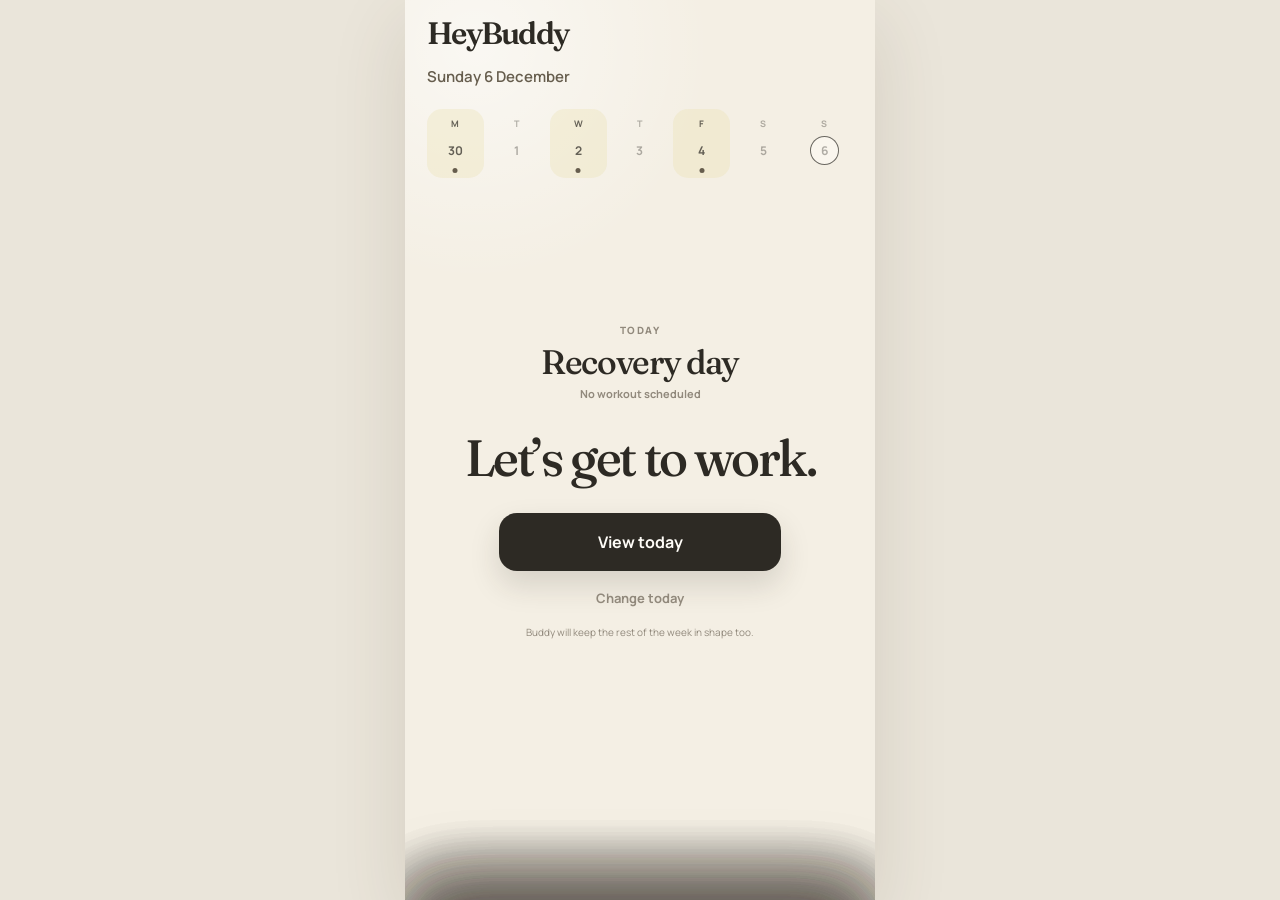
==== commit 2aaf8ed4: "Add files via upload" ====
--- a/index.html
+++ b/index.html
@@ -422,7 +422,9 @@
   <pre id="selfTest"></pre>
 </div>
 
-<script src="data/knowledge.js"></script>
+<script>
+window.HEYBUDDY_KNOWLEDGE = {"version": "1.4", "exercises": [{"id": "barbell_bench_press", "name": "Barbell Bench Press", "aliases": ["Bench Press", "Flat Barbell Bench Press"], "movement_family": "press_horizontal", "default_programme_roles": ["primary_chest_press", "general_upper_push"], "type": "compound", "laterality": "bilateral", "muscles": {"primary": ["pectoralis_major"], "secondary": ["triceps_brachii", "anterior_deltoid"]}, "equipment": ["barbell", "flat_bench", "rack"], "training_characteristics": {"hypertrophy_suitability": {"value": "high", "confidence": "moderate", "basis": "direct_training_evidence", "rationale": "A highly loadable chest press; no evidence that instability is required for hypertrophy."}, "max_strength_specificity": {"value": "high", "confidence": "high", "basis": "exercise_specificity", "rationale": "Directly trains the barbell bench press skill and heavy bilateral pressing."}, "stability_requirement": {"value": "moderate", "confidence": "moderate", "basis": "biomechanics", "rationale": "More externally stable than dumbbells, less constrained than a machine/Smith path."}, "loading_potential": {"value": "high", "confidence": "moderate", "basis": "acute_strength_data", "rationale": "Typically allows more absolute load than dumbbell pressing."}, "systemic_fatigue": {"value": "moderate", "confidence": "coaching_heuristic", "basis": "coach_interpretation", "rationale": "Heavy compound press involving multiple joints and substantial bracing."}, "progression_simplicity": {"value": "high", "confidence": "coaching_heuristic", "basis": "coach_interpretation", "rationale": "Load and repetition progression are easy to standardize."}}, "programming_defaults": {"common_rep_range": [5, 12], "rest_seconds": [120, 240], "notes": "Broader rep ranges can work for hypertrophy; this default favors practical loading and repeatable technique."}, "technique": {"priority_cues": ["Set the upper back firmly on the bench before unracking.", "Keep wrists stacked over the forearms.", "Lower under control to a repeatable touch point.", "Press while keeping the shoulders stable against the bench."], "common_mistakes": ["Losing upper-back tightness during the set.", "Changing the touch point rep to rep.", "Letting wrists fold excessively backward.", "Using a range of motion you cannot control."]}, "substitutions": ["flat_dumbbell_press", "machine_chest_press", "incline_smith_press"], "claim_ids": ["CLAIM_LOAD_HYPERTROPHY_BROAD_RANGE", "CLAIM_ROM_FULL_USEFUL_DEFAULT", "CLAIM_PRESS_STABILITY_HYPERTROPHY", "CLAIM_STRENGTH_SPECIFICITY_EQUIPMENT", "CLAIM_DUMBBELL_LOWER_ABSOLUTE_LOAD"], "coach_source_ids": ["NIPPARD_2024_CHEST_RANKING", "NIPPARD_BENCH_TECHNIQUE", "ATHLEANX_BENCH_CHECKLIST"], "buddy": {"why_use_it": "A simple, highly loadable chest press that is easy to measure and progress.", "when_to_swap_it": "Swap it when equipment, comfort, or the programme's goal makes a more stable or differently angled press a better fit."}}, {"id": "flat_dumbbell_press", "name": "Flat Dumbbell Press", "aliases": ["Dumbbell Bench Press", "Flat DB Press"], "movement_family": "press_horizontal", "default_programme_roles": ["primary_chest_press", "secondary_chest_press", "general_upper_push"], "type": "compound", "laterality": "bilateral_independent", "muscles": {"primary": ["pectoralis_major"], "secondary": ["triceps_brachii", "anterior_deltoid"]}, "equipment": ["dumbbells", "flat_bench"], "training_characteristics": {"hypertrophy_suitability": {"value": "high", "confidence": "moderate", "basis": "combined_evidence_and_coaching", "rationale": "Preserves the flat chest-press pattern while allowing independent arm paths; stability demand alone is not evidence of superior or inferior hypertrophy."}, "max_strength_specificity": {"value": "moderate", "confidence": "moderate", "basis": "exercise_specificity", "rationale": "Builds pressing strength but is less specific than barbell bench pressing if barbell 1RM is the goal."}, "stability_requirement": {"value": "high", "confidence": "moderate", "basis": "biomechanics", "rationale": "Independent dumbbells require more control than a barbell, Smith machine, or fixed machine path."}, "loading_potential": {"value": "moderate", "confidence": "moderate", "basis": "acute_strength_data", "rationale": "Dumbbell pressing generally uses lower total absolute load than barbell or Smith pressing."}, "systemic_fatigue": {"value": "moderate", "confidence": "coaching_heuristic", "basis": "coach_interpretation", "rationale": "A compound press with meaningful stabilization demands but typically lower absolute loading than a barbell bench press."}, "progression_simplicity": {"value": "moderate", "confidence": "coaching_heuristic", "basis": "coach_interpretation", "rationale": "Progression is straightforward, though fixed dumbbell jumps can make small load increases less granular."}}, "programming_defaults": {"common_rep_range": [6, 15], "rest_seconds": [120, 180], "default_rest_seconds": 120, "notes": "Two minutes is a sensible starting point; extend toward three minutes when sets are heavy, close to failure, or performance is dropping."}, "technique": {"priority_cues": ["Set the upper back firmly on the bench before starting.", "Keep the forearms reasonably stacked beneath the dumbbells.", "Lower under control through a comfortable range.", "Let each arm follow a natural path rather than forcing the dumbbells into one rigid track."], "common_mistakes": ["Letting the shoulders roll forward at the bottom.", "Bouncing or dropping quickly into the stretched position.", "Turning the movement into a very wide fly under heavy load.", "Using a range you cannot control."]}, "substitutions": ["barbell_bench_press", "machine_chest_press"], "claim_ids": ["CLAIM_FLAT_DB_BB_SIMILAR_PRESS_ROLE", "CLAIM_DUMBBELL_LOWER_ABSOLUTE_LOAD", "CLAIM_PRESS_STABILITY_HYPERTROPHY", "CLAIM_ROM_FULL_USEFUL_DEFAULT", "CLAIM_LOAD_HYPERTROPHY_BROAD_RANGE"], "coach_source_ids": ["ATHLEANX_2024_DB_PRESS", "NIPPARD_2024_CHEST_RANKING"], "buddy": {"why_use_it": "The flat chest-press job with each arm allowed to find its own route.", "when_to_swap_it": "Swap it when you want more external stability, easier micro-loading, or barbell-bench strength is the specific skill we care about."}}, {"id": "incline_dumbbell_press", "name": "Incline Dumbbell Press", "aliases": ["Incline DB Press"], "movement_family": "press_incline", "default_programme_roles": ["primary_upper_chest_press", "secondary_chest_press"], "type": "compound", "laterality": "bilateral_independent", "muscles": {"primary": ["pectoralis_major_clavicular", "pectoralis_major"], "secondary": ["anterior_deltoid", "triceps_brachii"]}, "equipment": ["dumbbells", "adjustable_bench"], "training_characteristics": {"hypertrophy_suitability": {"value": "high", "confidence": "moderate", "basis": "combined_evidence_and_coaching", "rationale": "Offers a chest press with an incline bias and independent dumbbell paths."}, "max_strength_specificity": {"value": "moderate", "confidence": "moderate", "basis": "exercise_specificity", "rationale": "Good pressing strength exercise, but less specific to barbell 1RM strength."}, "stability_requirement": {"value": "high", "confidence": "moderate", "basis": "biomechanics", "rationale": "Independent dumbbells require more control than fixed-path pressing."}, "loading_potential": {"value": "moderate", "confidence": "moderate", "basis": "acute_strength_data", "rationale": "Dumbbell pressing generally uses lower absolute loads than barbell/Smith pressing."}, "systemic_fatigue": {"value": "moderate", "confidence": "coaching_heuristic", "basis": "coach_interpretation", "rationale": "Compound press, but often less absolute load than barbell pressing."}, "progression_simplicity": {"value": "moderate", "confidence": "coaching_heuristic", "basis": "coach_interpretation", "rationale": "Dumbbell increments can make small progressions less granular."}}, "programming_defaults": {"common_rep_range": [6, 15], "rest_seconds": [120, 180], "notes": "Two minutes is the default. Extend toward three minutes when sets are heavy, close to failure, or reps/load performance is falling. Longer rest is not a problem when it helps preserve useful training performance.", "default_rest_seconds": 120}, "technique": {"priority_cues": ["Set shoulder blades securely against the bench.", "Use a bench angle that lets the chest work without turning the movement into an overhead press.", "Lower the dumbbells under control through a comfortable range.", "Keep the forearms reasonably stacked beneath the dumbbells."], "common_mistakes": ["Setting the bench so steep that the movement becomes shoulder-dominant.", "Letting the shoulders roll forward at the bottom.", "Bouncing out of the bottom position.", "Forcing an identical dumbbell path when a slightly individual arm path feels better."]}, "substitutions": ["incline_smith_press", "machine_chest_press", "barbell_bench_press"], "claim_ids": ["CLAIM_INCLINE_CHANGES_EXCITATION", "CLAIM_DUMBBELL_LOWER_ABSOLUTE_LOAD", "CLAIM_PRESS_STABILITY_HYPERTROPHY", "CLAIM_ROM_FULL_USEFUL_DEFAULT"], "coach_source_ids": ["NIPPARD_2024_CHEST_RANKING", "ATHLEANX_2024_INCLINE", "ATHLEANX_2024_DB_PRESS"], "buddy": {"why_use_it": "A strong upper-chest-biased press with enough freedom for each arm to find a comfortable path.", "when_to_swap_it": "Swap it when you want more external stability, easier loading progression, or dumbbells are simply a circus today."}}, {"id": "incline_smith_press", "name": "Incline Smith Machine Press", "aliases": ["Incline Smith Press"], "movement_family": "press_incline", "default_programme_roles": ["primary_upper_chest_press", "secondary_chest_press"], "type": "compound", "laterality": "bilateral", "muscles": {"primary": ["pectoralis_major_clavicular", "pectoralis_major"], "secondary": ["anterior_deltoid", "triceps_brachii"]}, "equipment": ["smith_machine", "adjustable_bench"], "training_characteristics": {"hypertrophy_suitability": {"value": "high", "confidence": "moderate", "basis": "combined_evidence_and_coaching", "rationale": "Stable pressing can support hypertrophy and lets the user focus on producing force through a repeatable path."}, "max_strength_specificity": {"value": "moderate", "confidence": "moderate", "basis": "exercise_specificity", "rationale": "Strength gains are useful but most specific to the Smith pattern rather than free-bar benching."}, "stability_requirement": {"value": "low", "confidence": "moderate", "basis": "biomechanics", "rationale": "The bar path is externally constrained."}, "loading_potential": {"value": "high", "confidence": "moderate", "basis": "acute_strength_data", "rationale": "The fixed path generally permits substantial loading."}, "systemic_fatigue": {"value": "moderate", "confidence": "coaching_heuristic", "basis": "coach_interpretation", "rationale": "Heavy compound press, though external stability may reduce coordination demands."}, "progression_simplicity": {"value": "high", "confidence": "coaching_heuristic", "basis": "coach_interpretation", "rationale": "Repeatable setup and small plate increases make progression simple."}}, "programming_defaults": {"common_rep_range": [6, 15], "rest_seconds": [120, 180], "notes": "Bench placement must match the machine's fixed bar path and the user's shoulder comfort."}, "technique": {"priority_cues": ["Position the bench so the fixed bar path meets the chest comfortably.", "Keep the upper back stable against the bench.", "Use a controlled bottom position rather than chasing depth at any cost.", "Keep the pressing path repeatable from rep to rep."], "common_mistakes": ["Placing the bench where the Smith path forces an awkward shoulder position.", "Using stability as an excuse to overload beyond controllable technique.", "Letting the shoulders roll forward at the bottom."]}, "substitutions": ["incline_dumbbell_press", "machine_chest_press", "barbell_bench_press"], "claim_ids": ["CLAIM_PRESS_STABILITY_HYPERTROPHY", "CLAIM_STRENGTH_SPECIFICITY_EQUIPMENT", "CLAIM_INCLINE_CHANGES_EXCITATION"], "coach_source_ids": ["NIPPARD_2024_CHEST_RANKING", "ATHLEANX_2024_INCLINE"], "buddy": {"why_use_it": "The incline chest-press job, with the balancing act mostly removed.", "when_to_swap_it": "Swap it if the machine's fixed path feels awkward, or if the programme specifically wants more free-weight skill."}}, {"id": "machine_chest_press", "name": "Machine Chest Press", "aliases": ["Seated Chest Press"], "movement_family": "press_horizontal", "default_programme_roles": ["primary_chest_press", "secondary_chest_press"], "type": "compound", "laterality": "bilateral_or_independent_machine_dependent", "muscles": {"primary": ["pectoralis_major"], "secondary": ["triceps_brachii", "anterior_deltoid"]}, "equipment": ["chest_press_machine"], "training_characteristics": {"hypertrophy_suitability": {"value": "high", "confidence": "moderate", "basis": "longitudinal_and_coaching", "rationale": "Machine training can produce similar muscle-mass gains to free weights while reducing balance demands."}, "max_strength_specificity": {"value": "moderate", "confidence": "moderate", "basis": "exercise_specificity", "rationale": "Builds pressing strength but is most specific to the machine used."}, "stability_requirement": {"value": "low", "confidence": "moderate", "basis": "biomechanics", "rationale": "External machine support reduces stabilization requirements."}, "loading_potential": {"value": "high", "confidence": "coaching_heuristic", "basis": "coach_interpretation", "rationale": "Stable setup usually allows hard loading close to local muscular limits."}, "systemic_fatigue": {"value": "low_to_moderate", "confidence": "coaching_heuristic", "basis": "coach_interpretation", "rationale": "Less stabilization demand can make it easier to target the pressing musculature without as much whole-body coordination."}, "progression_simplicity": {"value": "high", "confidence": "coaching_heuristic", "basis": "coach_interpretation", "rationale": "Pin/plate increments and repeatable setup simplify progression."}}, "programming_defaults": {"common_rep_range": [6, 15], "rest_seconds": [90, 180], "notes": "Machine geometry varies; the database should eventually store machine-specific setup variants where useful."}, "technique": {"priority_cues": ["Adjust the seat so the handles line up with a comfortable chest-level press.", "Keep the upper back supported.", "Use a controlled range that keeps tension on the target muscles.", "Press without letting the shoulders roll forward."], "common_mistakes": ["Using a seat height that forces an awkward shoulder path.", "Shortening the range only to move more weight.", "Losing upper-back contact with the pad."]}, "substitutions": ["barbell_bench_press", "incline_smith_press", "incline_dumbbell_press"], "claim_ids": ["CLAIM_PRESS_STABILITY_HYPERTROPHY", "CLAIM_STRENGTH_SPECIFICITY_EQUIPMENT", "CLAIM_LOAD_HYPERTROPHY_BROAD_RANGE"], "coach_source_ids": ["NIPPARD_2024_CHEST_RANKING"], "buddy": {"why_use_it": "A stable press that lets you spend more attention on pushing and less on keeping the furniture in the room.", "when_to_swap_it": "Swap it when the machine's geometry does not fit you or when free-weight strength is an explicit goal."}}, {"id": "cable_fly", "name": "Cable Fly", "aliases": ["Cable Chest Fly", "Cable Crossover"], "movement_family": "adduction_horizontal_isolation", "default_programme_roles": ["chest_isolation", "secondary_chest_hypertrophy"], "type": "isolation", "laterality": "bilateral_or_unilateral", "muscles": {"primary": ["pectoralis_major"], "secondary": ["anterior_deltoid"]}, "equipment": ["cable_station"], "training_characteristics": {"hypertrophy_suitability": {"value": "high", "confidence": "coaching_heuristic", "basis": "coach_interpretation", "rationale": "Useful chest isolation that removes most elbow-extension demand and can keep external resistance through much of the movement."}, "max_strength_specificity": {"value": "low", "confidence": "moderate", "basis": "exercise_specificity", "rationale": "Not intended as a maximal pressing-strength exercise."}, "stability_requirement": {"value": "moderate", "confidence": "coaching_heuristic", "basis": "coach_interpretation", "rationale": "Standing versions require body control; supported/seated variants reduce it."}, "loading_potential": {"value": "moderate", "confidence": "coaching_heuristic", "basis": "coach_interpretation", "rationale": "Isolation mechanics limit absolute loading relative to presses."}, "systemic_fatigue": {"value": "low", "confidence": "coaching_heuristic", "basis": "coach_interpretation", "rationale": "Typically less whole-body fatigue than heavy compound pressing."}, "progression_simplicity": {"value": "high", "confidence": "coaching_heuristic", "basis": "coach_interpretation", "rationale": "Cable stacks allow repeatable increments when setup is standardized."}}, "programming_defaults": {"common_rep_range": [8, 20], "rest_seconds": [60, 120], "notes": "Programming defaults are heuristic; broad rep ranges can be effective when effort and technique are appropriate."}, "technique": {"priority_cues": ["Keep a small, consistent elbow bend.", "Move primarily by bringing the upper arms across the body.", "Control the stretched position.", "Use a cable height that matches the chest region and line of pull you intend to train."], "common_mistakes": ["Turning the fly into a press by repeatedly bending and extending the elbows.", "Using momentum from the torso.", "Letting the load pull the shoulder into a position that feels uncontrolled."]}, "substitutions": ["pec_deck"], "claim_ids": ["CLAIM_LOAD_HYPERTROPHY_BROAD_RANGE", "CLAIM_ROM_FULL_USEFUL_DEFAULT"], "coach_source_ids": ["NIPPARD_2024_CHEST_RANKING"], "buddy": {"why_use_it": "Chest work without asking the triceps to join every meeting.", "when_to_swap_it": "Swap it for a pec deck when you want more external stability or the cable station is being occupied by a small civilization."}}, {"id": "pec_deck", "name": "Pec Deck", "aliases": ["Machine Fly", "Pec Fly Machine"], "movement_family": "adduction_horizontal_isolation", "default_programme_roles": ["chest_isolation", "secondary_chest_hypertrophy"], "type": "isolation", "laterality": "bilateral", "muscles": {"primary": ["pectoralis_major"], "secondary": ["anterior_deltoid"]}, "equipment": ["pec_deck_machine"], "training_characteristics": {"hypertrophy_suitability": {"value": "high", "confidence": "moderate", "basis": "direct_training_evidence", "rationale": "Direct longitudinal evidence shows pec-deck training can increase pectoralis thickness; it also offers a stable isolation setup."}, "max_strength_specificity": {"value": "low", "confidence": "moderate", "basis": "exercise_specificity", "rationale": "Not intended as a maximal pressing-strength movement."}, "stability_requirement": {"value": "low", "confidence": "moderate", "basis": "biomechanics", "rationale": "Machine support constrains the movement and reduces balance demands."}, "loading_potential": {"value": "moderate", "confidence": "coaching_heuristic", "basis": "coach_interpretation", "rationale": "Useful progressive overload is possible, but it remains an isolation movement."}, "systemic_fatigue": {"value": "low", "confidence": "coaching_heuristic", "basis": "coach_interpretation", "rationale": "Minimal whole-body demand compared with compound presses."}, "progression_simplicity": {"value": "high", "confidence": "coaching_heuristic", "basis": "coach_interpretation", "rationale": "Stable setup and stack increments are easy to reproduce."}}, "programming_defaults": {"common_rep_range": [8, 20], "rest_seconds": [60, 120], "notes": "Seat and arm-pad geometry should be adjusted to fit the user."}, "technique": {"priority_cues": ["Set the seat so the arms move through a comfortable chest-level arc.", "Keep the torso and upper back supported.", "Control the opening phase instead of letting the stack pull you back.", "Bring the upper arms together without shrugging forward."], "common_mistakes": ["Using a setup that places the shoulders uncomfortably high or low.", "Letting the weight stack slam between reps.", "Losing the supported torso position to chase more load."]}, "substitutions": ["cable_fly"], "claim_ids": ["CLAIM_LOAD_HYPERTROPHY_BROAD_RANGE", "CLAIM_ROM_FULL_USEFUL_DEFAULT", "CLAIM_PEC_DECK_CAN_HYPERTROPHY"], "coach_source_ids": ["NIPPARD_2024_CHEST_RANKING"], "buddy": {"why_use_it": "A stable chest isolation movement. Very little balancing, very little drama.", "when_to_swap_it": "Swap it for cables when the machine does not fit your shoulders or you want a freer arm path."}}, {"id": "pull_up", "name": "Pull-Up", "aliases": ["Pronated Pull-Up", "Bodyweight Pull-Up"], "movement_family": "pull_vertical", "default_programme_roles": ["primary_vertical_pull", "lat_hypertrophy"], "type": "compound", "laterality": "bilateral", "muscles": {"primary": ["latissimus_dorsi"], "secondary": ["biceps_brachii", "brachialis", "lower_trapezius", "teres_major", "forearms"]}, "equipment": ["pull_up_bar"], "training_characteristics": {"hypertrophy_suitability": {"value": "high", "confidence": "moderate", "basis": "combined_evidence_and_coaching", "rationale": "A highly loadable vertical pull when the user can perform enough controlled repetitions and progressively add reps or external load."}, "max_strength_specificity": {"value": "high", "confidence": "moderate", "basis": "exercise_specificity", "rationale": "Directly trains bodyweight/weighted pull-up strength."}, "stability_requirement": {"value": "high", "confidence": "moderate", "basis": "biomechanics", "rationale": "The body moves freely through space and must be controlled throughout the repetition."}, "loading_potential": {"value": "high", "confidence": "coaching_heuristic", "basis": "coach_interpretation", "rationale": "Can progress from assistance to bodyweight to substantial external loading, though progression is less granular than a cable stack."}, "systemic_fatigue": {"value": "moderate", "confidence": "coaching_heuristic", "basis": "coach_interpretation", "rationale": "A large multi-joint bodyweight movement with meaningful grip and trunk demand."}, "progression_simplicity": {"value": "moderate", "confidence": "coaching_heuristic", "basis": "coach_interpretation", "rationale": "Progression is straightforward once weighted, but users around the bodyweight threshold may need assistance or rep progression."}}, "programming_defaults": {"common_rep_range": [5, 12], "rest_seconds": [120, 240], "default_rest_seconds": 150, "notes": "Use assistance when needed to keep reps controlled; add external load once bodyweight reps comfortably exceed the target."}, "technique": {"priority_cues": ["Start from a controlled overhead position rather than dropping into the bottom.", "Pull the upper arms down while bringing the chest toward the bar.", "Keep the torso controlled instead of turning the rep into a swing.", "Use a grip width that feels strong and comfortable; wider is not automatically better."], "common_mistakes": ["Kipping unintentionally to finish every rep.", "Cutting the range short as fatigue rises.", "Choosing an excessively wide grip because it is assumed to target the lats better.", "Letting grip fail long before the back when back hypertrophy is the goal."]}, "substitutions": ["lat_pulldown"], "claim_ids": ["CLAIM_VERTICAL_PULL_ROLE_SIMILARITY", "CLAIM_PULLUP_GRIP_ASSISTORS", "CLAIM_VERTICAL_PULL_GRIP_NOT_MAGIC", "CLAIM_GRIP_CAN_LIMIT_PULLING", "CLAIM_LOAD_HYPERTROPHY_BROAD_RANGE"], "coach_source_ids": ["NIPPARD_2024_BACK_RANKING", "ATHLEANX_BACK_OVERVIEW"], "buddy": {"why_use_it": "A vertical pull with your whole body as the load. Simple idea. Very little room for pretending gravity forgot about you.", "when_to_swap_it": "Use a pulldown when you need finer load control, assistance, or the pull-up is turning into a survival event before your back gets useful work."}}, {"id": "lat_pulldown", "name": "Lat Pulldown", "aliases": ["Cable Lat Pulldown", "Front Lat Pulldown"], "movement_family": "pull_vertical", "default_programme_roles": ["primary_vertical_pull", "lat_hypertrophy"], "type": "compound", "laterality": "bilateral", "muscles": {"primary": ["latissimus_dorsi"], "secondary": ["biceps_brachii", "brachialis", "teres_major", "trapezius", "forearms"]}, "equipment": ["lat_pulldown_machine_or_high_cable"], "training_characteristics": {"hypertrophy_suitability": {"value": "high", "confidence": "moderate", "basis": "combined_evidence_and_coaching", "rationale": "A stable, easily progressed vertical pull with flexible loading and grip options."}, "max_strength_specificity": {"value": "moderate", "confidence": "moderate", "basis": "exercise_specificity", "rationale": "Builds vertical pulling strength but is less specific to pull-up performance than pull-ups themselves."}, "stability_requirement": {"value": "low_to_moderate", "confidence": "moderate", "basis": "biomechanics", "rationale": "The thighs and seat provide support, reducing body-control demands relative to a pull-up."}, "loading_potential": {"value": "high", "confidence": "moderate", "basis": "acute_strength_data", "rationale": "Cable/machine loading is easy to scale across a wide strength range."}, "systemic_fatigue": {"value": "low_to_moderate", "confidence": "coaching_heuristic", "basis": "coach_interpretation", "rationale": "Supported setup reduces whole-body demand while still allowing hard back work."}, "progression_simplicity": {"value": "high", "confidence": "coaching_heuristic", "basis": "coach_interpretation", "rationale": "Small stack increments and stable setup make progression easy to standardize."}}, "programming_defaults": {"common_rep_range": [6, 15], "rest_seconds": [120, 180], "default_rest_seconds": 120, "notes": "A medium or comfortable neutral/pronated grip is a sensible default. Do not force an ultra-wide grip to chase a supposed lat advantage."}, "technique": {"priority_cues": ["Lock the thighs securely under the pad.", "Start with the shoulders controlled overhead and pull the upper arms down toward the torso.", "Use only a small, repeatable torso lean rather than turning the exercise into a row.", "Choose a grip that lets you pull strongly through a comfortable range."], "common_mistakes": ["Using a very wide grip purely because it is assumed to hit more lat.", "Leaning farther back with each rep as the set gets hard.", "Yanking the bar down with momentum.", "Letting the forearms or grip end the set when back work is the priority."]}, "substitutions": ["pull_up"], "claim_ids": ["CLAIM_VERTICAL_PULL_GRIP_NOT_MAGIC", "CLAIM_VERTICAL_PULL_ROLE_SIMILARITY", "CLAIM_GRIP_CAN_LIMIT_PULLING", "CLAIM_REST_NOT_SHORT_BY_DEFAULT", "CLAIM_LOAD_HYPERTROPHY_BROAD_RANGE"], "coach_source_ids": ["NIPPARD_2024_BACK_RANKING", "NIPPARD_PULL_WORKOUT", "ATHLEANX_BACK_OVERVIEW"], "buddy": {"why_use_it": "A vertical pull where we can choose the load instead of negotiating directly with your bodyweight.", "when_to_swap_it": "Use pull-ups when bodyweight pulling strength matters more, or when you want a less supported vertical pull."}}, {"id": "chest_supported_row", "name": "Chest-Supported Row", "aliases": ["Chest-Supported Dumbbell Row", "Chest-Supported T-Bar Row"], "movement_family": "pull_horizontal", "default_programme_roles": ["primary_row", "upper_back_hypertrophy"], "type": "compound", "laterality": "bilateral_or_independent", "muscles": {"primary": ["latissimus_dorsi", "middle_trapezius", "rhomboids"], "secondary": ["rear_deltoid", "biceps_brachii", "brachialis", "forearms"]}, "equipment": ["chest_supported_row_setup"], "training_characteristics": {"hypertrophy_suitability": {"value": "high", "confidence": "moderate", "basis": "combined_evidence_and_coaching", "rationale": "Support reduces the need to hold a free-standing hinge, making it easy to focus on hard, repeatable rowing."}, "max_strength_specificity": {"value": "moderate", "confidence": "moderate", "basis": "exercise_specificity", "rationale": "Builds strong horizontal pulling but is specific to a supported row rather than unsupported barbell-row strength."}, "stability_requirement": {"value": "low", "confidence": "moderate", "basis": "biomechanics", "rationale": "The chest support substantially reduces torso stabilization requirements."}, "loading_potential": {"value": "high", "confidence": "coaching_heuristic", "basis": "coach_interpretation", "rationale": "Stable setup supports progressive loading without the torso becoming the obvious limiter."}, "systemic_fatigue": {"value": "low_to_moderate", "confidence": "moderate", "basis": "biomechanical_inference", "rationale": "Less free-standing trunk demand than unsupported rows can reduce whole-body fatigue."}, "progression_simplicity": {"value": "high", "confidence": "coaching_heuristic", "basis": "coach_interpretation", "rationale": "Repeatable support and setup make reps and load easy to compare."}}, "programming_defaults": {"common_rep_range": [6, 15], "rest_seconds": [120, 180], "default_rest_seconds": 120, "notes": "Handle and elbow path can shift emphasis somewhat; default to a comfortable path that produces a controlled full row."}, "technique": {"priority_cues": ["Keep the chest in contact with the support throughout the rep.", "Let the shoulder blades move naturally at the bottom rather than staying permanently pinned back.", "Pull the elbows back on a repeatable path.", "Control the return until the arms and shoulder blades reach a comfortable stretched position."], "common_mistakes": ["Lifting the chest away from the pad to finish reps.", "Shrugging every rep toward the ears.", "Cutting the bottom range short to keep the weight moving.", "Turning the row into mostly an elbow curl."]}, "substitutions": ["seated_cable_row", "machine_row", "barbell_row"], "claim_ids": ["CLAIM_ROWS_SHARE_ROLE_DIFFER_TRUNK", "CLAIM_SUPPORTED_ROW_REDUCES_TRUNK_DEMAND", "CLAIM_ROW_ROM_CONTEXT", "CLAIM_REST_NOT_SHORT_BY_DEFAULT"], "coach_source_ids": ["NIPPARD_2024_BACK_RANKING", "ATHLEANX_CHEST_SUPPORTED_ROW"], "buddy": {"why_use_it": "A row where the bench handles the job of being your lower back. Very considerate piece of furniture.", "when_to_swap_it": "Use an unsupported row when trunk strength is part of the job, or a cable/machine row when that setup fits the programme or gym better."}}, {"id": "seated_cable_row", "name": "Seated Cable Row", "aliases": ["Cable Row", "Low Cable Row"], "movement_family": "pull_horizontal", "default_programme_roles": ["primary_row", "secondary_row", "upper_back_hypertrophy"], "type": "compound", "laterality": "bilateral_or_unilateral", "muscles": {"primary": ["latissimus_dorsi", "middle_trapezius", "rhomboids"], "secondary": ["rear_deltoid", "biceps_brachii", "brachialis", "forearms"]}, "equipment": ["low_cable_row_station"], "training_characteristics": {"hypertrophy_suitability": {"value": "high", "confidence": "moderate", "basis": "combined_evidence_and_coaching", "rationale": "A stable horizontal pull with easy loading and a large number of usable handle/path options."}, "max_strength_specificity": {"value": "moderate", "confidence": "moderate", "basis": "exercise_specificity", "rationale": "Builds horizontal-pull strength but is specific to cable resistance and the chosen setup."}, "stability_requirement": {"value": "low_to_moderate", "confidence": "moderate", "basis": "biomechanics", "rationale": "Seated support reduces some lower-body/trunk demands, though the torso still requires control."}, "loading_potential": {"value": "high", "confidence": "coaching_heuristic", "basis": "coach_interpretation", "rationale": "Cable stacks permit substantial, scalable loading."}, "systemic_fatigue": {"value": "low_to_moderate", "confidence": "moderate", "basis": "biomechanical_inference", "rationale": "Generally less trunk-demanding than a free-standing bent-over row."}, "progression_simplicity": {"value": "high", "confidence": "coaching_heuristic", "basis": "coach_interpretation", "rationale": "Stable setup and stack increments simplify progression."}}, "programming_defaults": {"common_rep_range": [6, 15], "rest_seconds": [120, 180], "default_rest_seconds": 120, "notes": "Keep torso movement small and intentional. Handle choice is a secondary programming variable, not a reason to invent an entirely new exercise record."}, "technique": {"priority_cues": ["Set the torso tall and controlled before starting.", "Reach forward enough to allow the shoulder blades to move without collapsing the whole torso.", "Row the handle toward a repeatable point on the torso.", "Control the return instead of letting the stack pull you forward."], "common_mistakes": ["Turning every rep into a large backward lean.", "Jerking the first few centimeters with the lower back.", "Keeping the shoulder blades rigid instead of allowing controlled movement.", "Changing the handle path every rep."]}, "substitutions": ["chest_supported_row", "machine_row", "barbell_row"], "claim_ids": ["CLAIM_ROWS_SHARE_ROLE_DIFFER_TRUNK", "CLAIM_SUPPORTED_ROW_REDUCES_TRUNK_DEMAND", "CLAIM_ROW_ROM_CONTEXT", "CLAIM_REST_NOT_SHORT_BY_DEFAULT"], "coach_source_ids": ["NIPPARD_2024_BACK_RANKING", "ATHLEANX_CABLE_ROW"], "buddy": {"why_use_it": "A stable row with a cable doing the paperwork. Easy to load, easy to repeat.", "when_to_swap_it": "Use chest support if torso control is getting in the way, or barbell rows if the programme deliberately wants more trunk demand."}}, {"id": "barbell_row", "name": "Barbell Row", "aliases": ["Bent-Over Barbell Row"], "movement_family": "pull_horizontal", "default_programme_roles": ["primary_row", "upper_back_hypertrophy"], "type": "compound", "laterality": "bilateral", "muscles": {"primary": ["latissimus_dorsi", "middle_trapezius", "rhomboids"], "secondary": ["rear_deltoid", "biceps_brachii", "erector_spinae", "glutes", "hamstrings", "forearms"]}, "equipment": ["barbell", "plates"], "training_characteristics": {"hypertrophy_suitability": {"value": "high", "confidence": "moderate", "basis": "combined_evidence_and_coaching", "rationale": "A highly loadable row that trains the back well, but the unsupported hinge adds fatigue and technique demands that may or may not be desirable for hypertrophy."}, "max_strength_specificity": {"value": "high", "confidence": "moderate", "basis": "exercise_specificity", "rationale": "Directly trains heavy unsupported barbell rowing and isometrically challenges the posterior chain."}, "stability_requirement": {"value": "high", "confidence": "moderate", "basis": "biomechanics", "rationale": "Requires the lifter to maintain a bent-over torso while rowing."}, "loading_potential": {"value": "high", "confidence": "coaching_heuristic", "basis": "coach_interpretation", "rationale": "Barbells allow substantial loading and small progression increments."}, "systemic_fatigue": {"value": "high", "confidence": "moderate", "basis": "biomechanical_inference", "rationale": "The free-standing hinge recruits trunk and hip musculature in addition to the rowing muscles."}, "progression_simplicity": {"value": "moderate", "confidence": "coaching_heuristic", "basis": "coach_interpretation", "rationale": "Load progression is simple, but comparing reps becomes less clean if torso angle and momentum drift."}}, "programming_defaults": {"common_rep_range": [5, 12], "rest_seconds": [150, 240], "default_rest_seconds": 180, "notes": "Use when the programme benefits from a heavy unsupported row. Keep torso angle and technique standardized so progression remains meaningful."}, "technique": {"priority_cues": ["Set a strong hip hinge and torso angle you can actually hold.", "Brace before each rep and keep the bar path repeatable.", "Pull toward the lower ribs or upper abdomen without turning the rep into a shrug.", "Use only as much body movement as the chosen row variation intentionally allows."], "common_mistakes": ["Becoming more upright as the set gets harder.", "Using lower-back extension to finish every rep.", "Loading beyond what allows a repeatable torso position.", "Assuming a more horizontal torso is automatically better for every person and goal."]}, "substitutions": ["chest_supported_row", "seated_cable_row", "machine_row"], "claim_ids": ["CLAIM_ROWS_SHARE_ROLE_DIFFER_TRUNK", "CLAIM_SUPPORTED_ROW_REDUCES_TRUNK_DEMAND", "CLAIM_ROW_ROM_CONTEXT", "CLAIM_REST_NOT_SHORT_BY_DEFAULT"], "coach_source_ids": ["NIPPARD_2024_BACK_RANKING", "NIPPARD_PULL_WORKOUT", "ATHLEANX_BARBELL_ROW"], "buddy": {"why_use_it": "A row plus an isometric argument with gravity. Useful when we actually want both.", "when_to_swap_it": "Use a supported row when your lower back or hinge is limiting the back work more than the programme intends."}}, {"id": "one_arm_dumbbell_row", "name": "One-Arm Dumbbell Row", "aliases": ["Single-Arm Dumbbell Row", "DB Row"], "movement_family": "pull_horizontal", "default_programme_roles": ["secondary_row", "upper_back_hypertrophy"], "type": "compound", "laterality": "unilateral", "muscles": {"primary": ["latissimus_dorsi", "middle_trapezius", "rhomboids"], "secondary": ["rear_deltoid", "biceps_brachii", "brachialis", "forearms"]}, "equipment": ["dumbbell", "bench_optional"], "training_characteristics": {"hypertrophy_suitability": {"value": "high", "confidence": "low", "basis": "combined_evidence_and_coaching", "rationale": "A practical unilateral row with a flexible path and good loading potential, but there is little direct long-term evidence showing superiority over bilateral rows."}, "max_strength_specificity": {"value": "moderate", "confidence": "moderate", "basis": "exercise_specificity", "rationale": "Builds unilateral rowing strength but is not a primary measure of general back strength."}, "stability_requirement": {"value": "moderate", "confidence": "moderate", "basis": "biomechanics", "rationale": "A supported hand/bench can reduce torso demand, while unsupported versions require more control."}, "loading_potential": {"value": "high", "confidence": "coaching_heuristic", "basis": "coach_interpretation", "rationale": "Heavy dumbbells can be used, though dumbbell availability may cap progression."}, "systemic_fatigue": {"value": "moderate", "confidence": "coaching_heuristic", "basis": "coach_interpretation", "rationale": "Usually less globally demanding than a bilateral bent-over barbell row, but heavy sets can still challenge grip and torso control."}, "progression_simplicity": {"value": "moderate", "confidence": "coaching_heuristic", "basis": "coach_interpretation", "rationale": "Easy to track reps, though dumbbell jumps can be coarse."}}, "programming_defaults": {"common_rep_range": [6, 15], "rest_seconds": [90, 180], "default_rest_seconds": 120, "notes": "Useful when independent-side loading, setup flexibility, or a free arm path matters. Unilateral does not mean automatically better."}, "technique": {"priority_cues": ["Create a stable base with the non-working side.", "Let the shoulder blade reach forward under control at the bottom.", "Drive the elbow back toward the hip/ribs on a repeatable path.", "Keep torso rotation intentional and limited rather than using it to throw the dumbbell."], "common_mistakes": ["Twisting the torso aggressively to finish every rep.", "Shrugging the shoulder toward the ear.", "Shortening the bottom stretch under heavier loads.", "Assuming one-arm work automatically fixes every asymmetry."]}, "substitutions": ["seated_cable_row", "chest_supported_row"], "claim_ids": ["CLAIM_UNILATERAL_ROW_NOT_INHERENTLY_SUPERIOR", "CLAIM_ROWS_SHARE_ROLE_DIFFER_TRUNK", "CLAIM_ROW_ROM_CONTEXT"], "coach_source_ids": ["NIPPARD_2024_BACK_RANKING"], "buddy": {"why_use_it": "A row with each side getting its own appointment.", "when_to_swap_it": "Use a bilateral supported or cable row when efficiency, stability, or easier progression matters more than independent-side work."}}, {"id": "machine_row", "name": "Machine Row", "aliases": ["Seated Row Machine", "Plate-Loaded Row"], "movement_family": "pull_horizontal", "default_programme_roles": ["primary_row", "secondary_row", "upper_back_hypertrophy"], "type": "compound", "laterality": "bilateral_or_independent_machine_dependent", "muscles": {"primary": ["latissimus_dorsi", "middle_trapezius", "rhomboids"], "secondary": ["rear_deltoid", "biceps_brachii", "brachialis", "forearms"]}, "equipment": ["row_machine"], "training_characteristics": {"hypertrophy_suitability": {"value": "high", "confidence": "moderate", "basis": "combined_evidence_and_coaching", "rationale": "Stable machine rows can load horizontal pulling hard while reducing balance and torso demands."}, "max_strength_specificity": {"value": "moderate", "confidence": "moderate", "basis": "exercise_specificity", "rationale": "Strength gains are useful but most specific to the machine geometry used."}, "stability_requirement": {"value": "low", "confidence": "moderate", "basis": "biomechanics", "rationale": "The machine and often the chest pad provide substantial external stability."}, "loading_potential": {"value": "high", "confidence": "coaching_heuristic", "basis": "coach_interpretation", "rationale": "Stable machines usually permit hard progressive loading."}, "systemic_fatigue": {"value": "low_to_moderate", "confidence": "moderate", "basis": "biomechanical_inference", "rationale": "External support reduces the free-standing trunk demands present in barbell rows."}, "progression_simplicity": {"value": "high", "confidence": "coaching_heuristic", "basis": "coach_interpretation", "rationale": "Repeatable setup and pin/plate increments make progression easy."}}, "programming_defaults": {"common_rep_range": [6, 15], "rest_seconds": [120, 180], "default_rest_seconds": 120, "notes": "Machine geometry varies a lot. HeyBuddy may eventually need machine-specific setup notes, but the programme role stays the same."}, "technique": {"priority_cues": ["Adjust the seat/chest support so the handles line up with a comfortable row path.", "Keep the torso supported instead of peeling away from the pad.", "Allow controlled shoulder-blade movement through the repetition.", "Use a handle path that fits the machine rather than forcing a textbook elbow angle."], "common_mistakes": ["Using an unsuitable seat position.", "Leaving the chest pad to create momentum.", "Shrugging instead of rowing.", "Cutting range just to move the stack."]}, "substitutions": ["chest_supported_row", "seated_cable_row", "barbell_row"], "claim_ids": ["CLAIM_ROWS_SHARE_ROLE_DIFFER_TRUNK", "CLAIM_SUPPORTED_ROW_REDUCES_TRUNK_DEMAND", "CLAIM_ROW_ROM_CONTEXT"], "coach_source_ids": ["NIPPARD_2024_BACK_RANKING", "ATHLEANX_CHEST_SUPPORTED_ROW"], "buddy": {"why_use_it": "A row with most of the stability problem already solved for you.", "when_to_swap_it": "Change it when the machine geometry does not fit you, or when the programme deliberately wants more free movement or trunk demand."}}, {"id": "straight_arm_pulldown", "name": "Straight-Arm Pulldown", "aliases": ["Cable Lat Pullover", "Straight-Arm Pushdown"], "movement_family": "shoulder_extension_isolation", "default_programme_roles": ["lat_isolation", "secondary_lat_hypertrophy"], "type": "isolation", "laterality": "bilateral_or_unilateral", "muscles": {"primary": ["latissimus_dorsi"], "secondary": ["teres_major", "posterior_deltoid", "triceps_long_head_isometric"]}, "equipment": ["high_cable", "bar_or_rope_attachment"], "training_characteristics": {"hypertrophy_suitability": {"value": "moderate_to_high", "confidence": "coaching_heuristic", "basis": "mechanics_and_coaching", "rationale": "A useful lat accessory that removes most of the dynamic elbow-flexion demand of rows and pulldowns, but direct long-term hypertrophy evidence is limited."}, "max_strength_specificity": {"value": "low", "confidence": "moderate", "basis": "exercise_specificity", "rationale": "Not intended as a maximal vertical-pull strength movement."}, "stability_requirement": {"value": "moderate", "confidence": "coaching_heuristic", "basis": "coach_interpretation", "rationale": "Standing cable versions require torso control but little balance compared with free-body pulling."}, "loading_potential": {"value": "moderate", "confidence": "coaching_heuristic", "basis": "coach_interpretation", "rationale": "Isolation mechanics limit absolute load but cable progression is straightforward."}, "systemic_fatigue": {"value": "low", "confidence": "coaching_heuristic", "basis": "coach_interpretation", "rationale": "Generally low whole-body fatigue compared with compound rows and pulldowns."}, "progression_simplicity": {"value": "high", "confidence": "coaching_heuristic", "basis": "coach_interpretation", "rationale": "Cable stacks make load progression easy when setup is standardized."}}, "programming_defaults": {"common_rep_range": [8, 20], "rest_seconds": [60, 120], "default_rest_seconds": 90, "notes": "Treat this as a lat isolation/accessory, not a replacement for every vertical pull. Keep the elbow angle relatively fixed without claiming the biceps are completely removed."}, "technique": {"priority_cues": ["Start with the arms overhead and a slight, fixed elbow bend.", "Drive the upper arms down toward the hips using shoulder extension.", "Keep the ribs and torso controlled instead of turning it into a standing crunch.", "Return slowly to a comfortable overhead stretch."], "common_mistakes": ["Bending the elbows more and more until the movement becomes a pulldown.", "Using bodyweight to swing the cable down.", "Losing tension at the top by stopping well before a comfortable stretch.", "Treating it as the only lat exercise despite limited loading compared with compound pulls."]}, "substitutions": [], "claim_ids": ["CLAIM_STRAIGHT_ARM_PULLDOWN_ROLE", "CLAIM_LOAD_HYPERTROPHY_BROAD_RANGE", "CLAIM_ROM_FULL_USEFUL_DEFAULT"], "coach_source_ids": ["NIPPARD_2024_BACK_RANKING", "ATHLEANX_STRAIGHT_ARM_PULLDOWN"], "buddy": {"why_use_it": "Lat work without asking the elbows to do nearly as much of the negotiating.", "when_to_swap_it": "Use a pulldown or pull-up when the programme needs a heavy vertical pull rather than an accessory."}}, {"id": "seated_dumbbell_press", "name": "Seated Dumbbell Shoulder Press", "category": "Shoulders", "aliases": [], "movement_family": "press_vertical", "default_programme_roles": ["primary_shoulders_press", "general_upper_push"], "type": "compound", "laterality": "bilateral_independent", "muscles": {"primary": ["anterior_deltoid", "medial_deltoid"], "secondary": ["triceps_brachii", "upper_pectoralis"]}, "equipment": ["dumbbells", "bench"], "training_characteristics": {"hypertrophy_suitability": {"value": "high", "confidence": "moderate", "basis": "combined_evidence_and_coaching", "rationale": "Compound shoulder press with independent arm paths."}, "strength_specificity": {"value": "moderate_to_high", "confidence": "moderate", "basis": "exercise_specificity", "rationale": "Directly develops dumbbell overhead pressing strength."}, "stability_requirement": {"value": "moderate", "confidence": "moderate", "basis": "biomechanics", "rationale": "Back support reduces trunk demand while dumbbells require independent control."}, "loading_potential": {"value": "high", "confidence": "coaching_heuristic", "basis": "coach_interpretation", "rationale": "Well suited to progressive compound loading."}, "systemic_fatigue": {"value": "moderate", "confidence": "coaching_heuristic", "basis": "coach_interpretation", "rationale": "Compound press with less whole-body demand than standing pressing."}, "progression_simplicity": {"value": "moderate", "confidence": "coaching_heuristic", "basis": "coach_interpretation", "rationale": "Dumbbell jumps can make small progressions coarse."}}, "programming_defaults": {"common_rep_range": [6, 15], "rest_seconds": [120, 180], "default_rest_seconds": 120, "notes": "Use a back angle that feels like an overhead press rather than a steep incline chest press."}, "technique": {"priority_cues": ["Set the torso firmly against the bench.", "Press through a comfortable arm path.", "Keep forearms reasonably stacked under the dumbbells.", "Lower under control without forcing extra depth."], "common_mistakes": ["Over-arching the lower back.", "Turning the movement into a steep incline press.", "Forcing elbows into an uncomfortable position.", "Dropping quickly into the bottom."]}, "substitutions": ["machine_shoulder_press"], "claim_ids": ["CLAIM_PRESS_AND_RAISE_DIFFERENT_ROLES", "CLAIM_LOAD_HYPERTROPHY_BROAD_RANGE", "CLAIM_REST_NOT_SHORT_BY_DEFAULT"], "coach_source_ids": ["NIPPARD_OFFICIAL_LIBRARY", "ATHLEANX_PPL_GUIDE"], "buddy": {"why_use_it": "A heavy shoulder press with each arm allowed to solve its own little geometry problem.", "when_to_swap_it": "Use the machine version when you want more stability or dumbbell progression is getting awkward."}}, {"id": "standing_barbell_overhead_press", "name": "Standing Barbell Overhead Press", "category": "Shoulders", "aliases": ["Standing Overhead Press", "Military Press", "Barbell OHP"], "movement_family": "press_vertical", "default_programme_roles": ["primary_shoulders_press", "general_upper_push"], "type": "compound", "laterality": "bilateral", "muscles": {"primary": ["anterior_deltoid", "medial_deltoid"], "secondary": ["triceps_brachii", "upper_pectoralis", "trapezius", "core_stabilizers"]}, "equipment": ["barbell", "rack"], "training_characteristics": {"hypertrophy_suitability": {"value": "high", "confidence": "moderate", "basis": "mechanistic_and_programming_evidence", "rationale": "A highly loadable vertical press that trains the deltoids and triceps well, but its added stability demands do not prove superior hypertrophy versus seated pressing."}, "strength_specificity": {"value": "high", "confidence": "high", "basis": "exercise_specificity", "rationale": "Directly develops standing barbell overhead-press strength."}, "stability_requirement": {"value": "high", "confidence": "moderate", "basis": "direct_biomechanics", "rationale": "Standing pressing requires greater whole-body stabilization than seated pressing."}, "loading_potential": {"value": "high", "confidence": "moderate", "basis": "strength_testing", "rationale": "Highly loadable, though standing variants may use slightly less load than more stable seated versions."}, "systemic_fatigue": {"value": "moderate_to_high", "confidence": "coaching_heuristic", "basis": "programming_inference", "rationale": "More whole-body bracing and stabilization than seated shoulder pressing."}, "progression_simplicity": {"value": "high", "confidence": "coaching_heuristic", "basis": "coach_interpretation", "rationale": "Barbell loading allows small and repeatable progression increments."}}, "programming_defaults": {"common_rep_range": [5, 12], "rest_seconds": [120, 240], "default_rest_seconds": 150, "notes": "Use when standing overhead-press strength or whole-body stabilization is part of the programme. For pure shoulder hypertrophy, seated or machine presses can be equally sensible and may reduce non-shoulder limitations."}, "technique": {"priority_cues": ["Start with the bar around upper-chest/clavicle height in a stable rack position.", "Brace the trunk and glutes before pressing.", "Move the head slightly out of the bar path, then finish with the bar stacked over the body.", "Keep the press strict unless the programme intentionally calls for a push press."], "common_mistakes": ["Turning every hard rep into a push press.", "Leaning far backward and turning it into an incline press.", "Pressing around the face instead of creating a clean bar path.", "Using more load than can be controlled without excessive torso movement."]}, "substitutions": ["seated_dumbbell_press", "machine_shoulder_press"], "claim_ids": ["CLAIM_STANDING_PRESS_STABILITY", "CLAIM_PRESS_AND_RAISE_DIFFERENT_ROLES", "CLAIM_REST_NOT_SHORT_BY_DEFAULT", "CLAIM_LOAD_HYPERTROPHY_BROAD_RANGE"], "coach_source_ids": ["NIPPARD_OFFICIAL_LIBRARY", "ATHLEANX_PPL_GUIDE"], "buddy": {"why_use_it": "A shoulder press where the rest of your body has to behave itself too.", "when_to_swap_it": "Use a seated or machine press when shoulder hypertrophy is the main job and whole-body stability is becoming the limiter."}}, {"id": "machine_shoulder_press", "name": "Machine Shoulder Press", "category": "Shoulders", "aliases": [], "movement_family": "press_vertical", "default_programme_roles": ["primary_shoulders_press", "general_upper_push"], "type": "compound", "laterality": "bilateral_or_independent_machine_dependent", "muscles": {"primary": ["anterior_deltoid", "medial_deltoid"], "secondary": ["triceps_brachii", "upper_pectoralis"]}, "equipment": ["shoulder_press_machine"], "training_characteristics": {"hypertrophy_suitability": {"value": "high", "confidence": "moderate", "basis": "combined_evidence_and_coaching", "rationale": "Stable overhead pressing allows hard local effort with lower balance demands."}, "strength_specificity": {"value": "moderate", "confidence": "moderate", "basis": "exercise_specificity", "rationale": "Strength gains are most specific to the machine path."}, "stability_requirement": {"value": "low", "confidence": "moderate", "basis": "biomechanics", "rationale": "Machine path and seat provide external stability."}, "loading_potential": {"value": "high", "confidence": "coaching_heuristic", "basis": "coach_interpretation", "rationale": "Stable setup supports progressive loading."}, "systemic_fatigue": {"value": "low_to_moderate", "confidence": "coaching_heuristic", "basis": "coach_interpretation", "rationale": "Lower stabilization demand than free-weight pressing."}, "progression_simplicity": {"value": "high", "confidence": "coaching_heuristic", "basis": "coach_interpretation", "rationale": "Repeatable setup and stack/plate increments."}}, "programming_defaults": {"common_rep_range": [6, 15], "rest_seconds": [120, 180], "default_rest_seconds": 120, "notes": "Machine geometry varies; comfort and handle path matter more than forcing one universal setup."}, "technique": {"priority_cues": ["Adjust the seat so the handles start in a comfortable position.", "Keep the torso supported.", "Press without shrugging aggressively.", "Control the return."], "common_mistakes": ["Poor seat height.", "Leaving the back support to move more weight.", "Cutting range only to chase load.", "Forcing a machine path that feels wrong."]}, "substitutions": ["seated_dumbbell_press"], "claim_ids": ["CLAIM_PRESS_AND_RAISE_DIFFERENT_ROLES", "CLAIM_LOAD_HYPERTROPHY_BROAD_RANGE"], "coach_source_ids": ["NIPPARD_OFFICIAL_LIBRARY", "ATHLEANX_PPL_GUIDE"], "buddy": {"why_use_it": "Shoulder pressing with most of the balance problem already handled.", "when_to_swap_it": "Use dumbbells when you want a freer arm path or the machine simply does not fit you."}}, {"id": "cable_lateral_raise", "name": "Cable Lateral Raise", "category": "Shoulders", "aliases": [], "movement_family": "shoulder_abduction", "default_programme_roles": ["lateral_delt_isolation"], "type": "isolation", "laterality": "unilateral_or_bilateral", "muscles": {"primary": ["medial_deltoid"], "secondary": ["anterior_deltoid", "upper_trapezius"]}, "equipment": ["cable_station"], "training_characteristics": {"hypertrophy_suitability": {"value": "high", "confidence": "high", "basis": "direct_training_evidence", "rationale": "Direct 2025 evidence shows cable and dumbbell lateral raises both effectively grow the lateral deltoid."}, "strength_specificity": {"value": "low", "confidence": "moderate", "basis": "exercise_specificity", "rationale": "Isolation exercise rather than a maximal strength lift."}, "stability_requirement": {"value": "moderate", "confidence": "coaching_heuristic", "basis": "coach_interpretation", "rationale": "Cable line of pull is stable but the body still needs control."}, "loading_potential": {"value": "moderate", "confidence": "coaching_heuristic", "basis": "coach_interpretation", "rationale": "Isolation mechanics limit absolute loads."}, "systemic_fatigue": {"value": "low", "confidence": "coaching_heuristic", "basis": "coach_interpretation", "rationale": "Low whole-body fatigue."}, "progression_simplicity": {"value": "high", "confidence": "coaching_heuristic", "basis": "coach_interpretation", "rationale": "Cable stacks allow repeatable increments."}}, "programming_defaults": {"common_rep_range": [10, 20], "rest_seconds": [60, 120], "default_rest_seconds": 90, "notes": "Cable is not automatically superior to dumbbells; choose based on comfort, setup and progression."}, "technique": {"priority_cues": ["Lead the movement with the upper arm.", "Keep a soft elbow bend.", "Raise through a comfortable arc.", "Control the lowering phase."], "common_mistakes": ["Shrugging the weight up.", "Turning it into a swing.", "Using so much load that the elbow keeps bending.", "Forcing the arm into a painful plane."]}, "substitutions": ["dumbbell_lateral_raise"], "claim_ids": ["CLAIM_LATERAL_RAISE_CABLE_DB_SIMILAR", "CLAIM_PRESS_AND_RAISE_DIFFERENT_ROLES"], "coach_source_ids": ["NIPPARD_OFFICIAL_LIBRARY", "ATHLEANX_HYPERTROPHY_GUIDE"], "buddy": {"why_use_it": "Side-delt work with the cable keeping tension in the conversation from the start.", "when_to_swap_it": "Use dumbbells when cables are occupied or you prefer the simpler setup."}}, {"id": "dumbbell_lateral_raise", "name": "Dumbbell Lateral Raise", "category": "Shoulders", "aliases": [], "movement_family": "shoulder_abduction", "default_programme_roles": ["lateral_delt_isolation"], "type": "isolation", "laterality": "bilateral_or_unilateral", "muscles": {"primary": ["medial_deltoid"], "secondary": ["anterior_deltoid", "upper_trapezius"]}, "equipment": ["dumbbells"], "training_characteristics": {"hypertrophy_suitability": {"value": "high", "confidence": "high", "basis": "direct_training_evidence", "rationale": "Direct evidence shows similar lateral-deltoid growth to cable lateral raises."}, "strength_specificity": {"value": "low", "confidence": "moderate", "basis": "exercise_specificity", "rationale": "Isolation movement."}, "stability_requirement": {"value": "moderate", "confidence": "coaching_heuristic", "basis": "coach_interpretation", "rationale": "Free weights require arm and torso control."}, "loading_potential": {"value": "moderate", "confidence": "coaching_heuristic", "basis": "coach_interpretation", "rationale": "Small muscle/isolation mechanics limit absolute loading."}, "systemic_fatigue": {"value": "low", "confidence": "coaching_heuristic", "basis": "coach_interpretation", "rationale": "Low whole-body cost."}, "progression_simplicity": {"value": "moderate", "confidence": "coaching_heuristic", "basis": "coach_interpretation", "rationale": "Dumbbell increments can be coarse at light loads."}}, "programming_defaults": {"common_rep_range": [10, 25], "rest_seconds": [60, 120], "default_rest_seconds": 90, "notes": "Dumbbells are a fully valid hypertrophy choice; do not downgrade them simply because tension is lower near the bottom."}, "technique": {"priority_cues": ["Raise the upper arms out to the sides through a comfortable plane.", "Keep the torso mostly still.", "Use controlled reps.", "Stop the set when traps/momentum take over the job."], "common_mistakes": ["Swinging hard from the hips.", "Shrugging every rep.", "Chasing height instead of delt tension.", "Using dumbbells too heavy to control."]}, "substitutions": ["cable_lateral_raise"], "claim_ids": ["CLAIM_LATERAL_RAISE_CABLE_DB_SIMILAR", "CLAIM_PRESS_AND_RAISE_DIFFERENT_ROLES"], "coach_source_ids": ["NIPPARD_OFFICIAL_LIBRARY", "ATHLEANX_PPL_GUIDE"], "buddy": {"why_use_it": "The simple lateral raise. No cable mathematics required.", "when_to_swap_it": "Use cables when you want easier micro-loading or prefer the resistance profile."}}, {"id": "reverse_pec_deck", "name": "Reverse Pec Deck", "category": "Shoulders", "aliases": [], "movement_family": "shoulder_horizontal_abduction", "default_programme_roles": ["rear_delt_isolation", "upper_back_accessory"], "type": "isolation", "laterality": "bilateral", "muscles": {"primary": ["posterior_deltoid"], "secondary": ["middle_trapezius", "rhomboids"]}, "equipment": ["reverse_fly_machine"], "training_characteristics": {"hypertrophy_suitability": {"value": "high", "confidence": "moderate", "basis": "mechanistic_and_coaching", "rationale": "Stable rear-delt isolation with strong posterior-deltoid involvement."}, "strength_specificity": {"value": "low", "confidence": "moderate", "basis": "exercise_specificity", "rationale": "Isolation exercise."}, "stability_requirement": {"value": "low", "confidence": "moderate", "basis": "biomechanics", "rationale": "Machine support reduces stabilization."}, "loading_potential": {"value": "moderate", "confidence": "coaching_heuristic", "basis": "coach_interpretation", "rationale": "Good progressive isolation loading."}, "systemic_fatigue": {"value": "low", "confidence": "coaching_heuristic", "basis": "coach_interpretation", "rationale": "Low whole-body fatigue."}, "progression_simplicity": {"value": "high", "confidence": "coaching_heuristic", "basis": "coach_interpretation", "rationale": "Stable setup and machine increments."}}, "programming_defaults": {"common_rep_range": [10, 20], "rest_seconds": [60, 120], "default_rest_seconds": 90, "notes": "Hand position can alter activation; use a comfortable setup and prioritize controlled horizontal abduction."}, "technique": {"priority_cues": ["Set the seat so the arms move roughly across shoulder level.", "Drive the upper arms backward rather than just squeezing the handles.", "Keep the torso supported.", "Control the return."], "common_mistakes": ["Shrugging aggressively.", "Turning it into a row by bending the elbows a lot.", "Lifting the chest off the pad.", "Using a hand position that irritates the shoulder."]}, "substitutions": [], "claim_ids": ["CLAIM_REVERSE_FLY_POSTERIOR_DELT", "CLAIM_LOAD_HYPERTROPHY_BROAD_RANGE"], "coach_source_ids": ["NIPPARD_OFFICIAL_LIBRARY"], "buddy": {"why_use_it": "Rear-delt work with the machine keeping your torso out of the negotiations.", "when_to_swap_it": "Swap it when the machine geometry feels wrong or a cable rear-delt option fits the setup better."}}, {"id": "high_bar_squat", "name": "High-Bar Back Squat", "category": "Quads / Glutes", "aliases": [], "movement_family": "squat_bilateral", "default_programme_roles": ["primary_quad_compound", "primary_lower_strength"], "type": "compound", "laterality": "bilateral", "muscles": {"primary": ["quadriceps", "gluteus_maximus"], "secondary": ["adductors", "erector_spinae", "hamstrings"]}, "equipment": ["barbell", "rack"], "training_characteristics": {"hypertrophy_suitability": {"value": "high", "confidence": "moderate", "basis": "longitudinal_evidence", "rationale": "Squats grow quads and glutes, but do not cover every quadriceps region equally."}, "strength_specificity": {"value": "high", "confidence": "high", "basis": "exercise_specificity", "rationale": "Directly trains barbell squat strength."}, "stability_requirement": {"value": "high", "confidence": "moderate", "basis": "biomechanics", "rationale": "Free barbell and whole-body control required."}, "loading_potential": {"value": "high", "confidence": "high", "basis": "exercise_characteristic", "rationale": "Large compound lift with substantial load potential."}, "systemic_fatigue": {"value": "high", "confidence": "coaching_heuristic", "basis": "coach_interpretation", "rationale": "Heavy lower-body compound with large bracing and whole-body demands."}, "progression_simplicity": {"value": "high", "confidence": "coaching_heuristic", "basis": "coach_interpretation", "rationale": "Barbell loading is granular and standardized."}}, "programming_defaults": {"common_rep_range": [5, 12], "rest_seconds": [150, 240], "default_rest_seconds": 180, "notes": "Use the deepest comfortable controlled range that preserves technique. Leg extensions can complement squat training for rectus-femoris-focused knee extension."}, "technique": {"priority_cues": ["Brace before descending.", "Let knees and hips flex together.", "Keep pressure balanced through the foot.", "Use a repeatable depth you can control."], "common_mistakes": ["Forcing depth after pelvic/spinal control is lost.", "Letting the bar path change dramatically rep to rep.", "Turning every hard rep into a good-morning.", "Assuming one exact stance fits everyone."]}, "substitutions": ["front_squat", "hack_squat", "leg_press"], "claim_ids": ["CLAIM_SQUAT_LEG_EXTENSION_COMPLEMENT", "CLAIM_DEEPER_SQUAT_USEFUL", "CLAIM_SQUAT_HIP_THRUST_GLUTES", "CLAIM_REST_NOT_SHORT_BY_DEFAULT"], "coach_source_ids": ["NIPPARD_OFFICIAL_LIBRARY", "ATHLEANX_LEG_GUIDE"], "buddy": {"why_use_it": "A big lower-body lift that trains a lot at once. Efficient, but it sends a fairly large invoice.", "when_to_swap_it": "Use a hack squat or leg press when the programme wants hard leg work with less balance or trunk demand."}}, {"id": "front_squat", "name": "Front Squat", "category": "Quads / Glutes", "aliases": [], "movement_family": "squat_bilateral", "default_programme_roles": ["primary_quad_compound", "primary_lower_strength"], "type": "compound", "laterality": "bilateral", "muscles": {"primary": ["quadriceps", "gluteus_maximus"], "secondary": ["adductors", "erector_spinae"]}, "equipment": ["barbell", "rack"], "training_characteristics": {"hypertrophy_suitability": {"value": "high", "confidence": "moderate", "basis": "exercise_family_evidence", "rationale": "Strong squat-pattern option with substantial knee and hip extension."}, "strength_specificity": {"value": "high", "confidence": "moderate", "basis": "exercise_specificity", "rationale": "Directly trains front-squat strength."}, "stability_requirement": {"value": "high", "confidence": "moderate", "basis": "biomechanics", "rationale": "Front rack and free bar require mobility and torso control."}, "loading_potential": {"value": "high", "confidence": "coaching_heuristic", "basis": "coach_interpretation", "rationale": "Highly loadable though usually below back-squat loads."}, "systemic_fatigue": {"value": "high", "confidence": "coaching_heuristic", "basis": "coach_interpretation", "rationale": "Large compound lift with meaningful trunk demand."}, "progression_simplicity": {"value": "high", "confidence": "coaching_heuristic", "basis": "coach_interpretation", "rationale": "Barbell loading is standardized."}}, "programming_defaults": {"common_rep_range": [5, 12], "rest_seconds": [150, 240], "default_rest_seconds": 180, "notes": "Use when the front-rack position is comfortable and the programme benefits from this squat variation."}, "technique": {"priority_cues": ["Build a secure front rack.", "Keep the torso controlled as knees and hips flex.", "Maintain whole-foot pressure.", "Drive out without letting the elbows collapse."], "common_mistakes": ["Losing the front rack.", "Forcing wrist positions that hurt.", "Rising hips much faster than shoulders.", "Using a depth you cannot control."]}, "substitutions": ["high_bar_squat", "hack_squat", "leg_press"], "claim_ids": ["CLAIM_DEEPER_SQUAT_USEFUL", "CLAIM_SQUAT_LEG_EXTENSION_COMPLEMENT"], "coach_source_ids": ["NIPPARD_OFFICIAL_LIBRARY", "ATHLEANX_LEG_GUIDE"], "buddy": {"why_use_it": "A squat with the bar sitting up front like it has supervisory responsibilities.", "when_to_swap_it": "Use a back squat, hack squat or leg press when the front rack is the limiting factor rather than the legs."}}, {"id": "hack_squat", "name": "Hack Squat", "category": "Quads / Glutes", "aliases": [], "movement_family": "squat_bilateral", "default_programme_roles": ["primary_quad_compound"], "type": "compound", "laterality": "bilateral", "muscles": {"primary": ["quadriceps", "gluteus_maximus"], "secondary": ["adductors"]}, "equipment": ["hack_squat_machine"], "training_characteristics": {"hypertrophy_suitability": {"value": "high", "confidence": "moderate", "basis": "exercise_family_and_coaching", "rationale": "Stable squat-pattern loading is useful for hard quad/glute training."}, "strength_specificity": {"value": "moderate", "confidence": "moderate", "basis": "exercise_specificity", "rationale": "Strength is specific to the machine pattern."}, "stability_requirement": {"value": "low", "confidence": "moderate", "basis": "biomechanics", "rationale": "Machine constrains the path and supports torso."}, "loading_potential": {"value": "high", "confidence": "coaching_heuristic", "basis": "coach_interpretation", "rationale": "Stable platform supports heavy progressive loading."}, "systemic_fatigue": {"value": "moderate", "confidence": "coaching_heuristic", "basis": "coach_interpretation", "rationale": "Lower balance/trunk demand than free squats, though leg fatigue can be very high."}, "progression_simplicity": {"value": "high", "confidence": "coaching_heuristic", "basis": "coach_interpretation", "rationale": "Repeatable machine setup."}}, "programming_defaults": {"common_rep_range": [6, 15], "rest_seconds": [120, 210], "default_rest_seconds": 150, "notes": "Machine geometry varies. Use controlled depth and foot placement that fits the user's hips/knees."}, "technique": {"priority_cues": ["Keep the back and pelvis supported.", "Descend through a comfortable deep range.", "Track knees in a natural line with the feet.", "Drive through the platform without bouncing."], "common_mistakes": ["Pelvis rolling off the pad at depth.", "Bouncing out of the bottom.", "Placing feet solely based on internet rules rather than comfort.", "Shortening ROM to chase plates."]}, "substitutions": ["leg_press", "high_bar_squat", "front_squat"], "claim_ids": ["CLAIM_DEEPER_SQUAT_USEFUL", "CLAIM_SQUAT_LEG_EXTENSION_COMPLEMENT"], "coach_source_ids": ["NIPPARD_OFFICIAL_LIBRARY", "ATHLEANX_LEG_GUIDE"], "buddy": {"why_use_it": "A squat where the machine handles most of the balance so your legs can get on with the problem.", "when_to_swap_it": "Use free squats when squat skill matters, or leg press if the hack machine does not fit you."}}, {"id": "leg_press", "name": "Leg Press", "category": "Quads / Glutes", "aliases": [], "movement_family": "squat_bilateral", "default_programme_roles": ["primary_quad_compound", "secondary_quad_compound"], "type": "compound", "laterality": "bilateral", "muscles": {"primary": ["quadriceps", "gluteus_maximus"], "secondary": ["adductors"]}, "equipment": ["leg_press_machine"], "training_characteristics": {"hypertrophy_suitability": {"value": "high", "confidence": "moderate", "basis": "exercise_family_evidence", "rationale": "Highly loadable knee/hip extension pattern with external torso support."}, "strength_specificity": {"value": "moderate", "confidence": "moderate", "basis": "exercise_specificity", "rationale": "Builds machine-specific leg pressing strength."}, "stability_requirement": {"value": "low", "confidence": "moderate", "basis": "biomechanics", "rationale": "Machine support removes much balance demand."}, "loading_potential": {"value": "high", "confidence": "coaching_heuristic", "basis": "coach_interpretation", "rationale": "Allows substantial lower-body loading."}, "systemic_fatigue": {"value": "moderate", "confidence": "coaching_heuristic", "basis": "coach_interpretation", "rationale": "Less trunk demand than barbell squats, but hard sets remain metabolically and locally demanding."}, "progression_simplicity": {"value": "high", "confidence": "coaching_heuristic", "basis": "coach_interpretation", "rationale": "Stable setup and plate/stack increments."}}, "programming_defaults": {"common_rep_range": [8, 20], "rest_seconds": [120, 210], "default_rest_seconds": 150, "notes": "Do not chase an arbitrary foot position. Use a range where the pelvis remains controlled against the pad."}, "technique": {"priority_cues": ["Set feet where knees and hips move comfortably.", "Lower under control.", "Keep the pelvis against the pad.", "Drive evenly through both feet."], "common_mistakes": ["Letting the pelvis curl off the pad.", "Locking knees violently.", "Using a tiny range to move more weight.", "Placing feet extremely high/low to chase simplistic muscle-targeting claims."]}, "substitutions": ["hack_squat", "high_bar_squat", "front_squat"], "claim_ids": ["CLAIM_SQUAT_LEG_EXTENSION_COMPLEMENT", "CLAIM_DEEPER_SQUAT_USEFUL"], "coach_source_ids": ["NIPPARD_OFFICIAL_LIBRARY", "ATHLEANX_LEG_GUIDE"], "buddy": {"why_use_it": "A lot of leg work without asking you to balance a bar on top of the situation.", "when_to_swap_it": "Use hack squats or free squats when their specific movement or strength skill is wanted."}}, {"id": "bulgarian_split_squat", "name": "Bulgarian Split Squat", "category": "Quads / Glutes", "aliases": [], "movement_family": "squat_unilateral", "default_programme_roles": ["unilateral_quad_glute", "secondary_quad_compound"], "type": "compound", "laterality": "unilateral", "muscles": {"primary": ["quadriceps", "gluteus_maximus"], "secondary": ["adductors", "calves"]}, "equipment": ["bench", "dumbbells_or_barbell_optional"], "training_characteristics": {"hypertrophy_suitability": {"value": "high", "confidence": "coaching_heuristic", "basis": "exercise_family_and_coaching", "rationale": "Large unilateral knee/hip range with scalable loading."}, "strength_specificity": {"value": "moderate", "confidence": "moderate", "basis": "exercise_specificity", "rationale": "Builds unilateral squat strength and control."}, "stability_requirement": {"value": "high", "confidence": "coaching_heuristic", "basis": "coach_interpretation", "rationale": "Split stance and rear-foot elevation add balance demands."}, "loading_potential": {"value": "moderate_to_high", "confidence": "coaching_heuristic", "basis": "coach_interpretation", "rationale": "Can be loaded heavily but balance and setup often limit before bilateral squat patterns."}, "systemic_fatigue": {"value": "moderate_to_high", "confidence": "coaching_heuristic", "basis": "coach_interpretation", "rationale": "High local demand plus unilateral set time."}, "progression_simplicity": {"value": "moderate", "confidence": "coaching_heuristic", "basis": "coach_interpretation", "rationale": "Progress is trackable but balance/setup variation can add noise."}}, "programming_defaults": {"common_rep_range": [6, 15], "rest_seconds": [120, 180], "default_rest_seconds": 120, "notes": "Use stance/torso position to fit the user; don't pretend one exact shin angle uniquely targets a muscle."}, "technique": {"priority_cues": ["Set a stable split stance before loading.", "Descend under control.", "Let the front knee and hip move naturally.", "Keep pressure through the front foot."], "common_mistakes": ["Rear foot too high or awkward.", "Bouncing out of the bottom.", "Losing balance because load progressed too fast.", "Treating knee travel as automatically dangerous."]}, "substitutions": ["walking_lunge", "leg_press", "hack_squat"], "claim_ids": ["CLAIM_SINGLE_LEG_OPTION_NOT_MAGIC", "CLAIM_DEEPER_SQUAT_USEFUL"], "coach_source_ids": ["NIPPARD_OFFICIAL_LIBRARY", "ATHLEANX_LEG_GUIDE"], "buddy": {"why_use_it": "One leg works while the other one stands behind looking suspiciously employed.", "when_to_swap_it": "Use lunges for a moving unilateral pattern or a supported bilateral lift when balance is stealing the session."}}, {"id": "walking_lunge", "name": "Walking Lunge", "category": "Quads / Glutes", "aliases": [], "movement_family": "squat_unilateral", "default_programme_roles": ["unilateral_quad_glute", "secondary_quad_compound"], "type": "compound", "laterality": "alternating_unilateral", "muscles": {"primary": ["quadriceps", "gluteus_maximus"], "secondary": ["adductors", "calves"]}, "equipment": ["dumbbells_or_barbell_optional", "space"], "training_characteristics": {"hypertrophy_suitability": {"value": "high", "confidence": "coaching_heuristic", "basis": "exercise_family_and_coaching", "rationale": "Loaded unilateral knee/hip extension through a large movement range."}, "strength_specificity": {"value": "moderate", "confidence": "coaching_heuristic", "basis": "exercise_specificity", "rationale": "Useful unilateral locomotor strength, not a maximal bilateral lift."}, "stability_requirement": {"value": "high", "confidence": "coaching_heuristic", "basis": "coach_interpretation", "rationale": "Moving split stance adds balance and coordination demands."}, "loading_potential": {"value": "moderate", "confidence": "coaching_heuristic", "basis": "coach_interpretation", "rationale": "Loading is often limited by balance/grip/space before maximal leg force."}, "systemic_fatigue": {"value": "moderate_to_high", "confidence": "coaching_heuristic", "basis": "coach_interpretation", "rationale": "Long sets can create substantial local and cardiovascular fatigue."}, "progression_simplicity": {"value": "moderate", "confidence": "coaching_heuristic", "basis": "coach_interpretation", "rationale": "Track load and reps/steps, but execution consistency matters."}}, "programming_defaults": {"common_rep_range": [8, 20], "rest_seconds": [90, 180], "default_rest_seconds": 120, "notes": "Count reps per leg consistently. Use step length that allows a controlled knee/hip pattern."}, "technique": {"priority_cues": ["Step into a stable position.", "Lower the back knee under control.", "Drive through the lead leg.", "Keep stride length consistent."], "common_mistakes": ["Taking random step lengths.", "Pushing mostly from the back leg.", "Rushing and bouncing between steps.", "Adding load before balance is controlled."]}, "substitutions": ["bulgarian_split_squat"], "claim_ids": ["CLAIM_SINGLE_LEG_OPTION_NOT_MAGIC"], "coach_source_ids": ["NIPPARD_OFFICIAL_LIBRARY", "ATHLEANX_LEG_GUIDE"], "buddy": {"why_use_it": "A split squat that refuses to stay in one place.", "when_to_swap_it": "Use Bulgarian split squats when you want the unilateral job without needing a runway."}}, {"id": "leg_extension", "name": "Leg Extension", "category": "Quads / Glutes", "aliases": [], "movement_family": "knee_extension", "default_programme_roles": ["quad_isolation"], "type": "isolation", "laterality": "bilateral_or_unilateral", "muscles": {"primary": ["quadriceps"], "secondary": []}, "equipment": ["leg_extension_machine"], "training_characteristics": {"hypertrophy_suitability": {"value": "high", "confidence": "high", "basis": "direct_training_evidence", "rationale": "Directly trains knee extension and is particularly useful for rectus femoris hypertrophy that squat-only training may underprovide."}, "strength_specificity": {"value": "moderate", "confidence": "moderate", "basis": "exercise_specificity", "rationale": "Builds knee-extension strength, most specific to open-chain extension."}, "stability_requirement": {"value": "low", "confidence": "high", "basis": "exercise_characteristic", "rationale": "Machine-supported isolation."}, "loading_potential": {"value": "moderate", "confidence": "coaching_heuristic", "basis": "coach_interpretation", "rationale": "Isolation movement with easy progressive resistance."}, "systemic_fatigue": {"value": "low", "confidence": "coaching_heuristic", "basis": "coach_interpretation", "rationale": "Low whole-body demand."}, "progression_simplicity": {"value": "high", "confidence": "coaching_heuristic", "basis": "coach_interpretation", "rationale": "Stable setup and stack increments."}}, "programming_defaults": {"common_rep_range": [8, 20], "rest_seconds": [60, 150], "default_rest_seconds": 90, "notes": "A useful complement to squat patterns, not a redundant 'beginner machine'. Hip position can influence regional adaptation."}, "technique": {"priority_cues": ["Align the machine pivot reasonably with the knee.", "Keep hips and torso supported.", "Extend under control.", "Lower through a comfortable range."], "common_mistakes": ["Kicking the weight with momentum.", "Lifting hips off the seat.", "Forcing painful end range.", "Assuming knee extensions are inherently unsafe for healthy knees."]}, "substitutions": [], "claim_ids": ["CLAIM_SQUAT_LEG_EXTENSION_COMPLEMENT", "CLAIM_LOAD_HYPERTROPHY_BROAD_RANGE"], "coach_source_ids": ["NIPPARD_OFFICIAL_LIBRARY", "ATHLEANX_LEG_GUIDE"], "buddy": {"why_use_it": "Quad work with the hip and balance departments mostly sent home.", "when_to_swap_it": "Swap it only when the machine irritates the knee or a different quad-isolation setup is needed."}}, {"id": "hip_thrust", "name": "Barbell Hip Thrust", "category": "Quads / Glutes", "aliases": [], "movement_family": "hip_extension", "default_programme_roles": ["glute_hypertrophy", "secondary_hip_extension"], "type": "compound", "laterality": "bilateral", "muscles": {"primary": ["gluteus_maximus"], "secondary": ["hamstrings", "adductors"]}, "equipment": ["barbell", "bench", "padding"], "training_characteristics": {"hypertrophy_suitability": {"value": "high", "confidence": "high", "basis": "direct_training_evidence", "rationale": "Direct evidence shows strong glute hypertrophy, similar to squats in one comparison."}, "strength_specificity": {"value": "high", "confidence": "moderate", "basis": "exercise_specificity", "rationale": "Directly develops hip-thrust strength."}, "stability_requirement": {"value": "moderate", "confidence": "coaching_heuristic", "basis": "coach_interpretation", "rationale": "Bench and bar setup require control but movement is externally supported."}, "loading_potential": {"value": "high", "confidence": "high", "basis": "exercise_characteristic", "rationale": "Very loadable hip-extension pattern."}, "systemic_fatigue": {"value": "moderate", "confidence": "coaching_heuristic", "basis": "coach_interpretation", "rationale": "High local glute loading with generally less knee/trunk demand than squatting."}, "progression_simplicity": {"value": "high", "confidence": "coaching_heuristic", "basis": "coach_interpretation", "rationale": "Barbell loading is easy to progress."}}, "programming_defaults": {"common_rep_range": [6, 15], "rest_seconds": [120, 180], "default_rest_seconds": 120, "notes": "Use as a glute-focused hip-extension role; it does not replace the quadriceps work of a squat pattern."}, "technique": {"priority_cues": ["Set upper back securely on the bench.", "Keep ribs/pelvis controlled as hips extend.", "Drive through the feet.", "Finish with hip extension rather than lumbar extension."], "common_mistakes": ["Overextending the lower back at lockout.", "Bench position that slips.", "Feet too far/close for comfortable leverage.", "Bouncing reps."]}, "substitutions": ["romanian_deadlift"], "claim_ids": ["CLAIM_SQUAT_HIP_THRUST_GLUTES", "CLAIM_LOAD_HYPERTROPHY_BROAD_RANGE"], "coach_source_ids": ["NIPPARD_OFFICIAL_LIBRARY", "ATHLEANX_LEG_GUIDE"], "buddy": {"why_use_it": "A glute lift that lets the hips do the loud part of the job.", "when_to_swap_it": "Use an RDL when the programme needs more hamstring lengthening and hinge demand, or squats when knee-extension work matters too."}}, {"id": "romanian_deadlift", "name": "Romanian Deadlift", "category": "Posterior Chain", "aliases": [], "movement_family": "hip_hinge", "default_programme_roles": ["primary_hinge", "hamstring_glute_compound"], "type": "compound", "laterality": "bilateral", "muscles": {"primary": ["hamstrings", "gluteus_maximus"], "secondary": ["erector_spinae", "adductors", "forearms"]}, "equipment": ["barbell"], "training_characteristics": {"hypertrophy_suitability": {"value": "high", "confidence": "moderate", "basis": "direct_and_mechanistic_evidence", "rationale": "Strong hip-hinge option for hamstrings/glutes with substantial loading at long hamstring lengths."}, "strength_specificity": {"value": "high", "confidence": "moderate", "basis": "exercise_specificity", "rationale": "Directly develops hinge and RDL strength."}, "stability_requirement": {"value": "high", "confidence": "moderate", "basis": "biomechanics", "rationale": "Free-standing hinge requires trunk and bar control."}, "loading_potential": {"value": "high", "confidence": "high", "basis": "exercise_characteristic", "rationale": "Highly loadable."}, "systemic_fatigue": {"value": "high", "confidence": "coaching_heuristic", "basis": "coach_interpretation", "rationale": "Heavy hinge with grip/trunk/posterior-chain demands."}, "progression_simplicity": {"value": "high", "confidence": "coaching_heuristic", "basis": "coach_interpretation", "rationale": "Barbell progression is granular if ROM and technique stay standardized."}}, "programming_defaults": {"common_rep_range": [5, 12], "rest_seconds": [150, 240], "default_rest_seconds": 180, "notes": "Hinge until hamstring length and pelvic/spinal control set the bottom; the floor is not the target."}, "technique": {"priority_cues": ["Push the hips back.", "Keep the bar close to the legs.", "Maintain a small, stable knee bend.", "Stop descending when further range would come from the spine rather than the hips."], "common_mistakes": ["Turning it into a squat.", "Reaching for the floor.", "Letting the bar drift away.", "Overextending the back at lockout."]}, "substitutions": ["45_degree_back_extension", "hip_thrust"], "claim_ids": ["CLAIM_HIP_HINGE_HAMSTRING_ROLE", "CLAIM_ROM_FULL_USEFUL_DEFAULT", "CLAIM_REST_NOT_SHORT_BY_DEFAULT"], "coach_source_ids": ["NIPPARD_OFFICIAL_LIBRARY", "ATHLEANX_RDL_GUIDE"], "buddy": {"why_use_it": "A hinge that asks the hamstrings to get very familiar with being long and loaded.", "when_to_swap_it": "Use back extensions when you want a lower-load hinge accessory, or hip thrusts when the programme wants more glute-focused hip extension."}}, {"id": "conventional_deadlift", "name": "Conventional Deadlift", "category": "Posterior Chain", "aliases": [], "movement_family": "hip_hinge", "default_programme_roles": ["posterior_chain_strength", "primary_hinge"], "type": "compound", "laterality": "bilateral", "muscles": {"primary": ["gluteus_maximus", "erector_spinae", "hamstrings"], "secondary": ["quadriceps", "adductors", "trapezius", "forearms"]}, "equipment": ["barbell", "plates"], "training_characteristics": {"hypertrophy_suitability": {"value": "moderate", "confidence": "coaching_heuristic", "basis": "evidence_and_programming_inference", "rationale": "Trains many muscles but high systemic demand can make lower-fatigue movements more efficient for targeted hypertrophy."}, "strength_specificity": {"value": "high", "confidence": "high", "basis": "exercise_specificity", "rationale": "Best direct training for conventional deadlift strength."}, "stability_requirement": {"value": "high", "confidence": "high", "basis": "exercise_characteristic", "rationale": "Whole-body free-weight lift."}, "loading_potential": {"value": "very_high", "confidence": "high", "basis": "exercise_characteristic", "rationale": "Among the most highly loadable common lifts."}, "systemic_fatigue": {"value": "high", "confidence": "moderate", "basis": "programming_inference", "rationale": "Large load plus trunk, grip and lower-body demands."}, "progression_simplicity": {"value": "high", "confidence": "coaching_heuristic", "basis": "coach_interpretation", "rationale": "Load progression is simple; fatigue management is the harder part."}}, "programming_defaults": {"common_rep_range": [3, 8], "rest_seconds": [180, 300], "default_rest_seconds": 240, "notes": "Use primarily when deadlift strength or a heavy full-system hinge is part of the goal. Do not include it automatically in every hypertrophy plan."}, "technique": {"priority_cues": ["Set the bar over a repeatable mid-foot position.", "Brace before the pull.", "Push the floor away while keeping the bar close.", "Finish tall without leaning backward."], "common_mistakes": ["Jerking the bar from a loose setup.", "Letting the bar drift forward.", "Hyperextending at lockout.", "Adding deadlifts just because a serious programme is supposed to have deadlifts."]}, "substitutions": ["romanian_deadlift"], "claim_ids": ["CLAIM_DEADLIFT_STRENGTH_FATIGUE", "CLAIM_HIP_HINGE_HAMSTRING_ROLE", "CLAIM_REST_NOT_SHORT_BY_DEFAULT"], "coach_source_ids": ["NIPPARD_OFFICIAL_LIBRARY", "ATHLEANX_LEG_GUIDE"], "buddy": {"why_use_it": "Excellent at making you better at deadlifting. Also excellent at knowing it has been invited.", "when_to_swap_it": "Use an RDL when hamstring/glute hypertrophy is the main job and we do not need the full systemic cost."}}, {"id": "seated_leg_curl", "name": "Seated Leg Curl", "category": "Posterior Chain", "aliases": [], "movement_family": "knee_flexion", "default_programme_roles": ["hamstring_isolation"], "type": "isolation", "laterality": "bilateral_or_unilateral", "muscles": {"primary": ["hamstrings"], "secondary": []}, "equipment": ["seated_leg_curl_machine"], "training_characteristics": {"hypertrophy_suitability": {"value": "high", "confidence": "high", "basis": "direct_training_evidence", "rationale": "Direct comparison found greater hamstring hypertrophy than prone leg curls."}, "strength_specificity": {"value": "moderate", "confidence": "moderate", "basis": "exercise_specificity", "rationale": "Builds knee-flexion strength."}, "stability_requirement": {"value": "low", "confidence": "high", "basis": "exercise_characteristic", "rationale": "Machine supported."}, "loading_potential": {"value": "moderate", "confidence": "coaching_heuristic", "basis": "coach_interpretation", "rationale": "Isolation exercise with easy progressive loading."}, "systemic_fatigue": {"value": "low", "confidence": "coaching_heuristic", "basis": "coach_interpretation", "rationale": "Low whole-body cost."}, "progression_simplicity": {"value": "high", "confidence": "coaching_heuristic", "basis": "coach_interpretation", "rationale": "Stable setup and stack increments."}}, "programming_defaults": {"common_rep_range": [8, 20], "rest_seconds": [60, 150], "default_rest_seconds": 90, "notes": "Preferred default hamstring curl when both seated and lying versions are equally comfortable/available, based on direct hypertrophy evidence."}, "technique": {"priority_cues": ["Lock the thighs under the pad.", "Keep hips against the seat.", "Curl through a controlled range.", "Control the return into knee extension."], "common_mistakes": ["Hips lifting from the seat.", "Dropping the eccentric.", "Using a setup where the machine pivot is obviously misaligned.", "Reducing range as load increases."]}, "substitutions": ["lying_leg_curl"], "claim_ids": ["CLAIM_SEATED_LEG_CURL_HYPERTROPHY", "CLAIM_LOAD_HYPERTROPHY_BROAD_RANGE"], "coach_source_ids": ["NIPPARD_OFFICIAL_LIBRARY"], "buddy": {"why_use_it": "Hamstring curls while the hip position quietly gives us a useful advantage.", "when_to_swap_it": "Use lying curls when the seated machine is unavailable, uncomfortable, or simply terrible."}}, {"id": "lying_leg_curl", "name": "Lying Leg Curl", "category": "Posterior Chain", "aliases": [], "movement_family": "knee_flexion", "default_programme_roles": ["hamstring_isolation"], "type": "isolation", "laterality": "bilateral_or_unilateral", "muscles": {"primary": ["hamstrings"], "secondary": []}, "equipment": ["lying_leg_curl_machine"], "training_characteristics": {"hypertrophy_suitability": {"value": "high", "confidence": "high", "basis": "direct_training_evidence", "rationale": "Produces hamstring hypertrophy, though seated curls outperformed prone curls in one direct comparison."}, "strength_specificity": {"value": "moderate", "confidence": "moderate", "basis": "exercise_specificity", "rationale": "Builds knee-flexion strength in the prone setup."}, "stability_requirement": {"value": "low", "confidence": "high", "basis": "exercise_characteristic", "rationale": "Machine supported."}, "loading_potential": {"value": "moderate", "confidence": "coaching_heuristic", "basis": "coach_interpretation", "rationale": "Easy progressive isolation loading."}, "systemic_fatigue": {"value": "low", "confidence": "coaching_heuristic", "basis": "coach_interpretation", "rationale": "Low whole-body demand."}, "progression_simplicity": {"value": "high", "confidence": "coaching_heuristic", "basis": "coach_interpretation", "rationale": "Stable stack progression."}}, "programming_defaults": {"common_rep_range": [8, 20], "rest_seconds": [60, 150], "default_rest_seconds": 90, "notes": "Still a good hamstring isolation. Seated gets priority when all else is equal, not because lying curls suddenly stopped working."}, "technique": {"priority_cues": ["Keep hips pressed into the pad.", "Curl smoothly without lifting the pelvis.", "Control the lowering phase.", "Use a comfortable full range."], "common_mistakes": ["Hips popping off the pad.", "Jerking the first part of the rep.", "Dropping the eccentric.", "Letting load dictate a tiny ROM."]}, "substitutions": ["seated_leg_curl"], "claim_ids": ["CLAIM_SEATED_LEG_CURL_HYPERTROPHY"], "coach_source_ids": ["NIPPARD_OFFICIAL_LIBRARY"], "buddy": {"why_use_it": "A perfectly good hamstring curl. Its seated cousin just has a stronger résumé right now.", "when_to_swap_it": "Use seated curls when available and comfortable if hypertrophy is the only deciding factor."}}, {"id": "45_degree_back_extension", "name": "45° Back Extension", "category": "Posterior Chain", "aliases": [], "movement_family": "hip_extension", "default_programme_roles": ["secondary_hip_extension", "hamstring_glute_compound"], "type": "compound_accessory", "laterality": "bilateral", "muscles": {"primary": ["gluteus_maximus", "hamstrings"], "secondary": ["erector_spinae"]}, "equipment": ["45_degree_back_extension_bench", "plate_or_dumbbell_optional"], "training_characteristics": {"hypertrophy_suitability": {"value": "moderate_to_high", "confidence": "coaching_heuristic", "basis": "mechanics_and_coaching", "rationale": "Useful scalable hip-extension accessory with lower absolute loads than barbell hinges."}, "strength_specificity": {"value": "moderate", "confidence": "coaching_heuristic", "basis": "exercise_specificity", "rationale": "Builds hip/trunk extension strength."}, "stability_requirement": {"value": "low_to_moderate", "confidence": "coaching_heuristic", "basis": "equipment_support", "rationale": "Pad support reduces balance demands."}, "loading_potential": {"value": "moderate", "confidence": "coaching_heuristic", "basis": "coach_interpretation", "rationale": "Can be progressively loaded but less than barbell hinges."}, "systemic_fatigue": {"value": "low_to_moderate", "confidence": "coaching_heuristic", "basis": "coach_interpretation", "rationale": "Typically lower whole-body cost than heavy RDL/deadlift work."}, "progression_simplicity": {"value": "moderate", "confidence": "coaching_heuristic", "basis": "coach_interpretation", "rationale": "Easy to add plates/dumbbells, but setup and ROM need consistency."}}, "programming_defaults": {"common_rep_range": [8, 20], "rest_seconds": [90, 150], "default_rest_seconds": 90, "notes": "Use hip movement rather than repeatedly flexing/extending the lumbar spine when the programme goal is glute/hamstring hypertrophy."}, "technique": {"priority_cues": ["Set the pad below the hip crease.", "Hinge at the hips.", "Keep the spine controlled.", "Finish when the hips are extended rather than leaning far backward."], "common_mistakes": ["Hyperextending at the top.", "Turning it into repeated spinal rounding when that is not intended.", "Pad too high to hinge freely.", "Using momentum."]}, "substitutions": ["romanian_deadlift", "hip_thrust"], "claim_ids": ["CLAIM_HIP_HINGE_HAMSTRING_ROLE"], "coach_source_ids": ["NIPPARD_OFFICIAL_LIBRARY", "ATHLEANX_RDL_GUIDE"], "buddy": {"why_use_it": "A hinge accessory that gets a lot done without bringing a barbell-sized weather system with it.", "when_to_swap_it": "Use RDLs when heavier hamstring loading is needed or hip thrusts when the job is more glute-specific."}}, {"id": "ez_bar_curl", "name": "EZ-Bar Curl", "category": "Arms", "aliases": [], "movement_family": "elbow_flexion", "default_programme_roles": ["biceps_isolation", "elbow_flexor_hypertrophy"], "type": "isolation", "laterality": "bilateral", "muscles": {"primary": ["biceps_brachii", "brachialis"], "secondary": ["brachioradialis"]}, "equipment": ["ez_bar"], "training_characteristics": {"hypertrophy_suitability": {"value": "high", "confidence": "moderate", "basis": "exercise_family_evidence", "rationale": "Stable, loadable elbow-flexion exercise; curl variation can change regional adaptations."}, "strength_specificity": {"value": "moderate_to_high", "confidence": "moderate", "basis": "exercise_specificity", "rationale": "Good general loaded curl strength."}, "stability_requirement": {"value": "moderate", "confidence": "coaching_heuristic", "basis": "coach_interpretation", "rationale": "Standing free-weight setup requires torso control."}, "loading_potential": {"value": "high", "confidence": "coaching_heuristic", "basis": "coach_interpretation", "rationale": "More loadable than many single-arm curl variations."}, "systemic_fatigue": {"value": "low", "confidence": "coaching_heuristic", "basis": "coach_interpretation", "rationale": "Low whole-body cost."}, "progression_simplicity": {"value": "high", "confidence": "coaching_heuristic", "basis": "coach_interpretation", "rationale": "Small plates enable granular loading."}}, "programming_defaults": {"common_rep_range": [6, 15], "rest_seconds": [60, 120], "default_rest_seconds": 90, "notes": "Use as a general biceps-loading option; not every curl needs a special anatomical story."}, "technique": {"priority_cues": ["Keep upper arms mostly stable.", "Curl without throwing the hips forward.", "Use a comfortable wrist angle.", "Control elbow extension on the way down."], "common_mistakes": ["Swinging the torso.", "Letting elbows race forward to shorten the hard range.", "Dropping the eccentric.", "Using grip width that irritates wrists/elbows."]}, "substitutions": ["preacher_curl", "incline_dumbbell_curl"], "claim_ids": ["CLAIM_BICEPS_CURL_VARIATION_REGIONAL", "CLAIM_LOAD_HYPERTROPHY_BROAD_RANGE"], "coach_source_ids": ["NIPPARD_OFFICIAL_LIBRARY", "ATHLEANX_HYPERTROPHY_GUIDE"], "buddy": {"why_use_it": "A straightforward curl. Sometimes the biceps do not need a TED Talk.", "when_to_swap_it": "Use preacher or incline curls when we deliberately want a different shoulder/torque position."}}, {"id": "incline_dumbbell_curl", "name": "Incline Dumbbell Curl", "category": "Arms", "aliases": [], "movement_family": "elbow_flexion", "default_programme_roles": ["biceps_isolation", "elbow_flexor_hypertrophy"], "type": "isolation", "laterality": "bilateral_independent", "muscles": {"primary": ["biceps_brachii"], "secondary": ["brachialis", "brachioradialis"]}, "equipment": ["dumbbells", "incline_bench"], "training_characteristics": {"hypertrophy_suitability": {"value": "high", "confidence": "moderate", "basis": "direct_training_evidence", "rationale": "Direct evidence shows effective elbow-flexor growth, with regional differences versus preacher curls."}, "strength_specificity": {"value": "moderate", "confidence": "moderate", "basis": "exercise_specificity", "rationale": "Strength specific to this shoulder/elbow setup."}, "stability_requirement": {"value": "low", "confidence": "moderate", "basis": "equipment_support", "rationale": "Bench support limits torso cheating."}, "loading_potential": {"value": "moderate", "confidence": "coaching_heuristic", "basis": "coach_interpretation", "rationale": "Isolation loading, usually below standing bar curls."}, "systemic_fatigue": {"value": "low", "confidence": "coaching_heuristic", "basis": "coach_interpretation", "rationale": "Low systemic cost."}, "progression_simplicity": {"value": "moderate", "confidence": "coaching_heuristic", "basis": "coach_interpretation", "rationale": "Dumbbell jumps may be coarse."}}, "programming_defaults": {"common_rep_range": [8, 15], "rest_seconds": [60, 120], "default_rest_seconds": 90, "notes": "Use a bench angle that gives a comfortable shoulder position. Do not claim this is universally the 'long-head exercise'."}, "technique": {"priority_cues": ["Keep shoulders against the bench.", "Let the arms hang naturally.", "Curl without moving the upper arm much.", "Control the bottom range."], "common_mistakes": ["Rolling shoulders forward.", "Swinging the elbows to finish reps.", "Overstretching into shoulder discomfort.", "Dropping the eccentric."]}, "substitutions": ["preacher_curl", "ez_bar_curl"], "claim_ids": ["CLAIM_BICEPS_CURL_VARIATION_REGIONAL", "CLAIM_BICEPS_LENGTHENED_RANGE"], "coach_source_ids": ["NIPPARD_OFFICIAL_LIBRARY"], "buddy": {"why_use_it": "A curl with the shoulders behind you and nowhere much for the torso to hide.", "when_to_swap_it": "Use preacher curls when you want a different regional stimulus or EZ-bar curls for simpler heavy loading."}}, {"id": "preacher_curl", "name": "Preacher Curl", "category": "Arms", "aliases": [], "movement_family": "elbow_flexion", "default_programme_roles": ["biceps_isolation", "elbow_flexor_hypertrophy"], "type": "isolation", "laterality": "bilateral_or_unilateral", "muscles": {"primary": ["biceps_brachii", "brachialis"], "secondary": ["brachioradialis"]}, "equipment": ["preacher_bench", "ez_bar_or_dumbbell_or_cable"], "training_characteristics": {"hypertrophy_suitability": {"value": "high", "confidence": "moderate", "basis": "direct_training_evidence", "rationale": "Effective curl with regional growth differences versus incline curls."}, "strength_specificity": {"value": "moderate", "confidence": "moderate", "basis": "exercise_specificity", "rationale": "Strength gains are specific to supported elbow flexion."}, "stability_requirement": {"value": "low", "confidence": "high", "basis": "equipment_support", "rationale": "Upper arm is supported by the pad."}, "loading_potential": {"value": "moderate", "confidence": "coaching_heuristic", "basis": "coach_interpretation", "rationale": "Good loading but bottom-range torque can limit load."}, "systemic_fatigue": {"value": "low", "confidence": "coaching_heuristic", "basis": "coach_interpretation", "rationale": "Low whole-body cost."}, "progression_simplicity": {"value": "high", "confidence": "coaching_heuristic", "basis": "coach_interpretation", "rationale": "Cable or small plate increments can be very granular."}}, "programming_defaults": {"common_rep_range": [8, 15], "rest_seconds": [60, 120], "default_rest_seconds": 90, "notes": "Keep the bottom controlled; the supported position makes cheating difficult but can make careless loading unpleasant."}, "technique": {"priority_cues": ["Set the armpits/upper arms firmly on the pad.", "Lower under control.", "Keep wrists neutral enough to stay comfortable.", "Curl without lifting the arm off the pad."], "common_mistakes": ["Dropping into elbow extension.", "Lifting the upper arm from the pad.", "Using momentum from the torso.", "Chasing load at the expense of bottom control."]}, "substitutions": ["incline_dumbbell_curl", "ez_bar_curl"], "claim_ids": ["CLAIM_BICEPS_CURL_VARIATION_REGIONAL", "CLAIM_BICEPS_LENGTHENED_RANGE"], "coach_source_ids": ["NIPPARD_OFFICIAL_LIBRARY"], "buddy": {"why_use_it": "The pad removes most of the usual curl-related witness tampering.", "when_to_swap_it": "Use incline curls for a different shoulder position or EZ-bar curls when heavier general loading is the priority."}}, {"id": "bayesian_cable_curl", "name": "Behind-the-Back Cable Curl", "category": "Arms", "aliases": ["Bayesian Cable Curl", "Bayesian Curl", "Behind-the-Body Cable Curl"], "movement_family": "elbow_flexion", "default_programme_roles": ["biceps_isolation", "elbow_flexor_hypertrophy"], "type": "isolation", "laterality": "unilateral_or_bilateral", "muscles": {"primary": ["biceps_brachii"], "secondary": ["brachialis", "brachioradialis"]}, "equipment": ["cable_station", "single_handle"], "training_characteristics": {"hypertrophy_suitability": {"value": "high", "confidence": "high", "basis": "direct_training_evidence", "rationale": "A direct 2025 training study found Bayesian curls produced substantial biceps growth and equivalent overall hypertrophy to preacher curls when resistance profiles were matched."}, "strength_specificity": {"value": "moderate", "confidence": "moderate", "basis": "exercise_specificity", "rationale": "Builds elbow-flexion strength in a shoulder-extended cable position."}, "stability_requirement": {"value": "moderate", "confidence": "coaching_heuristic", "basis": "coach_interpretation", "rationale": "Standing cable setup requires torso and shoulder-position control."}, "loading_potential": {"value": "moderate", "confidence": "coaching_heuristic", "basis": "coach_interpretation", "rationale": "Isolation movement with easy cable progression."}, "systemic_fatigue": {"value": "low", "confidence": "coaching_heuristic", "basis": "coach_interpretation", "rationale": "Low whole-body cost."}, "progression_simplicity": {"value": "high", "confidence": "coaching_heuristic", "basis": "coach_interpretation", "rationale": "Cable stacks allow fine and repeatable progression."}}, "programming_defaults": {"common_rep_range": [8, 20], "rest_seconds": [60, 120], "default_rest_seconds": 90, "notes": "A very good biceps hypertrophy option, but not scientifically proven to be universally better than preacher or incline curls. Use it when the shoulder-extended cable setup is comfortable and fits the programme."}, "technique": {"priority_cues": ["Stand slightly in front of the cable so the working arm begins behind the torso.", "Keep the upper arm mostly fixed in that shoulder-extended position.", "Curl by flexing the elbow without rotating or leaning the torso.", "Control the return into a comfortable lengthened position."], "common_mistakes": ["Letting the elbow travel far forward as the curl gets hard.", "Rotating the torso away from the cable.", "Using so much shoulder extension that the front of the shoulder becomes uncomfortable.", "Turning the movement into a whole-body cable pull."]}, "substitutions": ["preacher_curl", "incline_dumbbell_curl", "ez_bar_curl"], "claim_ids": ["CLAIM_BAYESIAN_PREACHER_EQUIVALENT", "CLAIM_BICEPS_CURL_VARIATION_REGIONAL", "CLAIM_LOAD_HYPERTROPHY_BROAD_RANGE"], "coach_source_ids": ["NIPPARD_OFFICIAL_LIBRARY"], "buddy": {"why_use_it": "A cable curl with the arm starting behind you. Excellent biceps work; no need to pretend it discovered a new species of muscle.", "when_to_swap_it": "Use preacher or incline curls when their setup is more comfortable, easier to progress, or simply better available."}}, {"id": "cable_pushdown", "name": "Cable Triceps Pushdown", "category": "Arms", "aliases": [], "movement_family": "elbow_extension", "default_programme_roles": ["triceps_isolation", "elbow_extensor_hypertrophy"], "type": "isolation", "laterality": "bilateral_or_unilateral", "muscles": {"primary": ["triceps_brachii"], "secondary": []}, "equipment": ["cable_station", "bar_or_rope"], "training_characteristics": {"hypertrophy_suitability": {"value": "high", "confidence": "moderate", "basis": "direct_training_context", "rationale": "Valid triceps isolation, though direct comparison favors overhead extensions for total growth."}, "strength_specificity": {"value": "moderate", "confidence": "moderate", "basis": "exercise_specificity", "rationale": "Builds elbow-extension strength in neutral/down-arm position."}, "stability_requirement": {"value": "low_to_moderate", "confidence": "coaching_heuristic", "basis": "coach_interpretation", "rationale": "Cable setup is stable; torso must remain controlled."}, "loading_potential": {"value": "moderate_to_high", "confidence": "coaching_heuristic", "basis": "coach_interpretation", "rationale": "Easy to progressively load."}, "systemic_fatigue": {"value": "low", "confidence": "coaching_heuristic", "basis": "coach_interpretation", "rationale": "Low whole-body cost."}, "progression_simplicity": {"value": "high", "confidence": "coaching_heuristic", "basis": "coach_interpretation", "rationale": "Cable stacks provide easy progression."}}, "programming_defaults": {"common_rep_range": [8, 20], "rest_seconds": [60, 120], "default_rest_seconds": 90, "notes": "Keep it in the toolbox; overhead extensions get priority when long-head hypertrophy is the main deciding factor and shoulders tolerate them."}, "technique": {"priority_cues": ["Keep elbows near a stable position.", "Extend the elbows fully under control.", "Keep torso movement minimal.", "Control the return."], "common_mistakes": ["Turning it into a bodyweight press-down.", "Elbows drifting all over the place.", "Cutting lockout/range to move the stack.", "Using shoulders to push the handle."]}, "substitutions": ["overhead_cable_extension", "skull_crusher"], "claim_ids": ["CLAIM_PUSHDOWN_STILL_VALID", "CLAIM_TRICEPS_OVERHEAD_ADVANTAGE"], "coach_source_ids": ["NIPPARD_OFFICIAL_LIBRARY", "ATHLEANX_HYPERTROPHY_GUIDE"], "buddy": {"why_use_it": "Reliable triceps work. Not glamorous. Triceps are famously unconcerned with branding.", "when_to_swap_it": "Use overhead extensions when we want more long-head emphasis from the lengthened shoulder position."}}, {"id": "overhead_cable_extension", "name": "Overhead Cable Triceps Extension", "category": "Arms", "aliases": [], "movement_family": "elbow_extension", "default_programme_roles": ["triceps_isolation", "elbow_extensor_hypertrophy"], "type": "isolation", "laterality": "bilateral_or_unilateral", "muscles": {"primary": ["triceps_brachii_long_head", "triceps_brachii"], "secondary": []}, "equipment": ["cable_station", "rope_or_handle"], "training_characteristics": {"hypertrophy_suitability": {"value": "high", "confidence": "high", "basis": "direct_training_evidence", "rationale": "Direct study found substantially greater triceps hypertrophy than neutral-arm cable extensions."}, "strength_specificity": {"value": "moderate", "confidence": "moderate", "basis": "exercise_specificity", "rationale": "Builds elbow-extension strength in an overhead position."}, "stability_requirement": {"value": "moderate", "confidence": "coaching_heuristic", "basis": "coach_interpretation", "rationale": "Overhead cable setup requires torso and shoulder positioning."}, "loading_potential": {"value": "moderate", "confidence": "coaching_heuristic", "basis": "coach_interpretation", "rationale": "Isolation movement with good cable progression."}, "systemic_fatigue": {"value": "low", "confidence": "coaching_heuristic", "basis": "coach_interpretation", "rationale": "Low whole-body cost."}, "progression_simplicity": {"value": "high", "confidence": "coaching_heuristic", "basis": "coach_interpretation", "rationale": "Stack increments are easy to track."}}, "programming_defaults": {"common_rep_range": [8, 20], "rest_seconds": [60, 120], "default_rest_seconds": 90, "notes": "Strong default triceps isolation when the overhead shoulder position is comfortable."}, "technique": {"priority_cues": ["Set the upper arms overhead in a comfortable position.", "Keep the torso/ribs controlled.", "Extend at the elbows.", "Return under control into a comfortable stretch."], "common_mistakes": ["Letting the ribs flare dramatically.", "Turning it into a pullover.", "Forcing a shoulder position that hurts.", "Dropping quickly into the bottom."]}, "substitutions": ["cable_pushdown", "skull_crusher"], "claim_ids": ["CLAIM_TRICEPS_OVERHEAD_ADVANTAGE", "CLAIM_LOAD_HYPERTROPHY_BROAD_RANGE"], "coach_source_ids": ["NIPPARD_OFFICIAL_LIBRARY", "ATHLEANX_HYPERTROPHY_GUIDE"], "buddy": {"why_use_it": "Triceps work with the long head starting from a much longer position. The anatomy is doing us a favor here.", "when_to_swap_it": "Use pushdowns if the overhead position irritates the shoulder or the programme already has plenty of lengthened triceps work."}}, {"id": "skull_crusher", "name": "Skull Crusher", "category": "Arms", "aliases": [], "movement_family": "elbow_extension", "default_programme_roles": ["triceps_isolation", "elbow_extensor_hypertrophy"], "type": "isolation", "laterality": "bilateral", "muscles": {"primary": ["triceps_brachii"], "secondary": []}, "equipment": ["ez_bar_or_dumbbells", "bench"], "training_characteristics": {"hypertrophy_suitability": {"value": "high", "confidence": "coaching_heuristic", "basis": "mechanics_and_coaching", "rationale": "Loadable elbow extension that can place the triceps in a relatively lengthened position depending on arm angle."}, "strength_specificity": {"value": "moderate", "confidence": "moderate", "basis": "exercise_specificity", "rationale": "Builds loaded elbow-extension strength."}, "stability_requirement": {"value": "moderate", "confidence": "coaching_heuristic", "basis": "free_weight_control", "rationale": "Free-weight arm control required."}, "loading_potential": {"value": "moderate_to_high", "confidence": "coaching_heuristic", "basis": "coach_interpretation", "rationale": "Can be loaded well but elbow comfort often sets practical limits."}, "systemic_fatigue": {"value": "low", "confidence": "coaching_heuristic", "basis": "coach_interpretation", "rationale": "Low systemic demand."}, "progression_simplicity": {"value": "high", "confidence": "coaching_heuristic", "basis": "coach_interpretation", "rationale": "EZ-bar loading can be granular."}}, "programming_defaults": {"common_rep_range": [8, 15], "rest_seconds": [60, 120], "default_rest_seconds": 90, "notes": "Treat elbow comfort as a real programming variable. The exercise name is already doing enough damage."}, "technique": {"priority_cues": ["Keep upper arms controlled rather than letting them swing wildly.", "Lower toward a comfortable point behind/near the head.", "Extend through the elbows.", "Use a grip that feels good on the wrists."], "common_mistakes": ["Dropping the bar quickly.", "Forcing elbows into a painful groove.", "Turning it into a close-grip press.", "Progressing load faster than elbow tissues tolerate."]}, "substitutions": ["overhead_cable_extension", "cable_pushdown"], "claim_ids": ["CLAIM_TRICEPS_OVERHEAD_ADVANTAGE", "CLAIM_PUSHDOWN_STILL_VALID"], "coach_source_ids": ["NIPPARD_OFFICIAL_LIBRARY", "ATHLEANX_PPL_GUIDE"], "buddy": {"why_use_it": "A very good triceps exercise with branding that would never survive a modern safety meeting.", "when_to_swap_it": "Use cable extensions when you want easier resistance control or the free-weight version annoys the elbows."}}, {"id": "standing_calf_raise", "name": "Standing Calf Raise", "category": "Calves", "aliases": [], "movement_family": "plantar_flexion_straight_knee", "default_programme_roles": ["calf_gastrocnemius"], "type": "isolation", "laterality": "bilateral_or_unilateral", "muscles": {"primary": ["gastrocnemius", "soleus"], "secondary": []}, "equipment": ["standing_calf_raise_machine_or_load"], "training_characteristics": {"hypertrophy_suitability": {"value": "high", "confidence": "high", "basis": "direct_training_evidence", "rationale": "Direct comparison strongly favors standing over seated raises for gastrocnemius and total calf hypertrophy."}, "strength_specificity": {"value": "moderate", "confidence": "moderate", "basis": "exercise_specificity", "rationale": "Builds straight-knee plantar-flexion strength."}, "stability_requirement": {"value": "low_to_moderate", "confidence": "coaching_heuristic", "basis": "equipment_dependent", "rationale": "Depends on machine/support."}, "loading_potential": {"value": "high", "confidence": "coaching_heuristic", "basis": "coach_interpretation", "rationale": "Easy to progressively load."}, "systemic_fatigue": {"value": "low", "confidence": "coaching_heuristic", "basis": "coach_interpretation", "rationale": "Low whole-body cost."}, "progression_simplicity": {"value": "high", "confidence": "coaching_heuristic", "basis": "coach_interpretation", "rationale": "Stable machine/loaded setups are easy to track."}}, "programming_defaults": {"common_rep_range": [8, 20], "rest_seconds": [60, 120], "default_rest_seconds": 90, "notes": "Default calf hypertrophy priority when gastrocnemius growth matters. Control the stretched bottom rather than bouncing."}, "technique": {"priority_cues": ["Keep knees mostly extended but not violently locked.", "Lower into a controlled deep calf stretch.", "Rise through plantar flexion without bouncing.", "Pause enough to keep reps distinct."], "common_mistakes": ["Bouncing from the Achilles tendon.", "Using a tiny top-half range.", "Letting knees bend substantially.", "Rushing the eccentric."]}, "substitutions": ["seated_calf_raise"], "claim_ids": ["CLAIM_STANDING_CALF_GASTROC", "CLAIM_CALF_LONG_LENGTH"], "coach_source_ids": ["NIPPARD_OFFICIAL_LIBRARY", "ATHLEANX_LEG_GUIDE"], "buddy": {"why_use_it": "The current evidence winner for actually growing the visible calf. Nice when science makes life simpler.", "when_to_swap_it": "Use seated raises as additional soleus-focused work, not as an equal gastrocnemius replacement."}}, {"id": "seated_calf_raise", "name": "Seated Calf Raise", "category": "Calves", "aliases": [], "movement_family": "plantar_flexion_bent_knee", "default_programme_roles": ["calf_soleus"], "type": "isolation", "laterality": "bilateral_or_unilateral", "muscles": {"primary": ["soleus"], "secondary": ["gastrocnemius"]}, "equipment": ["seated_calf_raise_machine_or_load"], "training_characteristics": {"hypertrophy_suitability": {"value": "moderate", "confidence": "high", "basis": "direct_training_evidence", "rationale": "Valid plantar-flexion training, but standing raises produced much greater gastrocnemius and total calf growth in direct comparison."}, "strength_specificity": {"value": "moderate", "confidence": "moderate", "basis": "exercise_specificity", "rationale": "Builds bent-knee plantar-flexion strength."}, "stability_requirement": {"value": "low", "confidence": "high", "basis": "equipment_support", "rationale": "Seated setup is highly stable."}, "loading_potential": {"value": "high", "confidence": "coaching_heuristic", "basis": "coach_interpretation", "rationale": "Easy to load progressively."}, "systemic_fatigue": {"value": "low", "confidence": "coaching_heuristic", "basis": "coach_interpretation", "rationale": "Very low whole-body cost."}, "progression_simplicity": {"value": "high", "confidence": "coaching_heuristic", "basis": "coach_interpretation", "rationale": "Stable machine progression."}}, "programming_defaults": {"common_rep_range": [10, 25], "rest_seconds": [60, 120], "default_rest_seconds": 90, "notes": "Use as a soleus-biased complement. Do not replace all standing calf work with seated raises when overall calf size is the goal."}, "technique": {"priority_cues": ["Keep the knee angle stable.", "Lower into a controlled stretch.", "Raise smoothly without bouncing.", "Use full controlled plantar flexion."], "common_mistakes": ["Bouncing through the bottom.", "Using tiny reps.", "Letting the load dictate sloppy rhythm.", "Assuming seated is equal to standing for gastrocnemius growth."]}, "substitutions": ["standing_calf_raise"], "claim_ids": ["CLAIM_SEATED_CALF_SOLEUS_ROLE", "CLAIM_STANDING_CALF_GASTROC"], "coach_source_ids": ["NIPPARD_OFFICIAL_LIBRARY", "ATHLEANX_LEG_GUIDE"], "buddy": {"why_use_it": "Useful soleus work. Its standing cousin currently gets the bigger office.", "when_to_swap_it": "Use standing raises when overall calf/gastrocnemius growth is the priority."}}], "substitutions": [{"from": "barbell_bench_press", "to": "flat_dumbbell_press", "similarity": "high", "preserves": ["press_horizontal", "primary_chest_press", "flat_pressing_angle", "compound_pressing"], "changes": {"stability_requirement": "increases", "absolute_loading_potential": "usually_decreases", "independent_arm_motion": "increases", "barbell_strength_specificity": "decreases"}, "use_when": ["barbell_station_unavailable", "independent_arm_motion_desired", "same_flat_press_role_should_be_preserved"], "avoid_when": ["barbell_bench_strength_is_explicit_goal", "high_external_stability_is_current_priority"], "reasoning": "This is the default like-for-like swap because it keeps the flat horizontal press role. Incline pressing remains a valid chest exercise, but it changes the bench angle and therefore the movement emphasis."}, {"from": "incline_dumbbell_press", "to": "incline_smith_press", "similarity": "high", "preserves": ["press_incline", "primary_upper_chest_press", "compound_pressing"], "changes": {"stability_requirement": "decreases", "arm_path_freedom": "decreases", "loading_progression": "usually_easier"}, "use_when": ["more_external_stability_desired", "dumbbells_unavailable", "easier_progression_desired"], "avoid_when": ["fixed_machine_path_is_uncomfortable"]}, {"from": "incline_smith_press", "to": "incline_dumbbell_press", "similarity": "high", "preserves": ["press_incline", "primary_upper_chest_press", "compound_pressing"], "changes": {"stability_requirement": "increases", "arm_path_freedom": "increases", "absolute_loading_potential": "usually_decreases"}, "use_when": ["more_independent_arm_motion_desired", "smith_machine_unavailable"], "avoid_when": ["high_stability_is_current_priority"]}, {"from": "barbell_bench_press", "to": "machine_chest_press", "similarity": "moderate_to_high", "preserves": ["press_horizontal", "primary_chest_press", "compound_pressing"], "changes": {"stability_requirement": "decreases", "free_weight_skill_specificity": "decreases", "machine_specificity": "increases"}, "use_when": ["more_external_stability_desired", "training_near_local_fatigue_is_priority", "barbell_station_unavailable"], "avoid_when": ["barbell_bench_strength_is_explicit_goal"]}, {"from": "cable_fly", "to": "pec_deck", "similarity": "high", "preserves": ["adduction_horizontal_isolation", "chest_isolation"], "changes": {"stability_requirement": "decreases", "arm_path_freedom": "decreases"}, "use_when": ["more_external_stability_desired", "cable_station_unavailable"], "avoid_when": ["machine_geometry_is_uncomfortable"]}, {"from": "pec_deck", "to": "cable_fly", "similarity": "high", "preserves": ["adduction_horizontal_isolation", "chest_isolation"], "changes": {"stability_requirement": "increases", "arm_path_freedom": "increases"}, "use_when": ["pec_deck_unavailable", "freer_arm_path_desired"], "avoid_when": ["stable_supported_setup_is_current_priority"]}, {"from": "flat_dumbbell_press", "to": "barbell_bench_press", "similarity": "high", "preserves": ["press_horizontal", "primary_chest_press", "flat_pressing_angle", "compound_pressing"], "changes": {"stability_requirement": "decreases", "absolute_loading_potential": "usually_increases", "independent_arm_motion": "decreases", "barbell_strength_specificity": "increases"}, "use_when": ["barbell_strength_is_priority", "smaller_loading_increments_desired"], "avoid_when": ["independent_arm_motion_is_preferred"]}, {"from": "pull_up", "to": "lat_pulldown", "similarity": "high", "preserves": ["pull_vertical", "primary_vertical_pull", "lat_hypertrophy", "compound_pulling"], "changes": {"load_source": "bodyweight_to_machine", "stability_requirement": "decreases", "progression_granularity": "increases", "body_control_demand": "decreases"}, "use_when": ["bodyweight_reps_below_target", "finer_load_control_desired", "pull_up_station_unavailable"], "avoid_when": ["pull_up_strength_is_explicit_goal"], "reasoning": "Best like-for-like swap because it preserves the vertical-pull programme role while changing how load and stability are managed."}, {"from": "lat_pulldown", "to": "pull_up", "similarity": "high", "preserves": ["pull_vertical", "primary_vertical_pull", "lat_hypertrophy", "compound_pulling"], "changes": {"load_source": "machine_to_bodyweight", "stability_requirement": "increases", "progression_granularity": "decreases", "body_control_demand": "increases"}, "use_when": ["pull_up_strength_desired", "cable_station_unavailable", "bodyweight_reps_in_target_range"], "avoid_when": ["bodyweight_reps_are_too_low_for_quality_target_sets"]}, {"from": "chest_supported_row", "to": "seated_cable_row", "similarity": "high", "preserves": ["pull_horizontal", "primary_row", "upper_back_hypertrophy"], "changes": {"chest_support": "decreases_or_removed", "resistance_profile": "machine_or_free_weight_to_cable", "torso_control": "slightly_increases"}, "use_when": ["cable_station_preferred", "chest_supported_setup_unavailable"], "avoid_when": ["maximum_external_torso_support_is_current_priority"]}, {"from": "chest_supported_row", "to": "machine_row", "similarity": "high", "preserves": ["pull_horizontal", "primary_row", "upper_back_hypertrophy", "high_external_stability"], "changes": {"movement_path": "more_machine_defined", "equipment": "row_machine"}, "use_when": ["machine_fits_user_well", "simple_progression_desired"], "avoid_when": ["machine_geometry_is_uncomfortable"]}, {"from": "chest_supported_row", "to": "barbell_row", "similarity": "moderate", "preserves": ["pull_horizontal", "primary_row", "upper_back_hypertrophy"], "changes": {"trunk_demand": "increases", "systemic_fatigue": "increases", "external_support": "decreases"}, "use_when": ["unsupported_row_strength_is_desired", "trunk_demand_is_part_of_programme"], "avoid_when": ["lower_back_or_hinge_is_limiting_back_work"]}, {"from": "seated_cable_row", "to": "chest_supported_row", "similarity": "high", "preserves": ["pull_horizontal", "primary_row", "upper_back_hypertrophy"], "changes": {"external_torso_support": "increases", "resistance_profile": "changes"}, "use_when": ["more_stability_desired", "torso_movement_is_limiting_row_quality"], "avoid_when": []}, {"from": "barbell_row", "to": "chest_supported_row", "similarity": "moderate_to_high", "preserves": ["pull_horizontal", "primary_row", "upper_back_hypertrophy"], "changes": {"trunk_demand": "decreases", "systemic_fatigue": "decreases", "barbell_row_specificity": "decreases"}, "use_when": ["back_hypertrophy_is_priority", "lower_back_fatigue_is_high", "hinge_is_limiting_row_performance"], "avoid_when": ["unsupported_barbell_row_strength_is_explicit_goal"]}, {"from": "machine_row", "to": "chest_supported_row", "similarity": "high", "preserves": ["pull_horizontal", "primary_row", "upper_back_hypertrophy", "high_external_stability"], "changes": {"machine_geometry": "less_fixed_or_different", "equipment": "changes"}, "use_when": ["row_machine_does_not_fit_user", "chest_supported_setup_available"], "avoid_when": []}, {"from": "one_arm_dumbbell_row", "to": "seated_cable_row", "similarity": "moderate_to_high", "preserves": ["pull_horizontal", "upper_back_hypertrophy"], "changes": {"laterality": "unilateral_to_bilateral_or_optional_unilateral", "stability": "increases", "setup_time": "decreases"}, "use_when": ["efficiency_desired", "dumbbells_unavailable", "more_stability_desired"], "avoid_when": ["independent_side_loading_is_current_priority"]}, {"from": "seated_dumbbell_press", "to": "machine_shoulder_press", "similarity": "high", "preserves": ["press_vertical", "primary_shoulders_press"], "changes": {"stability": "increases", "arm_path_freedom": "decreases"}, "use_when": ["more_stability_desired", "dumbbell_progression_awkward"], "avoid_when": ["machine_path_uncomfortable"]}, {"from": "machine_shoulder_press", "to": "seated_dumbbell_press", "similarity": "high", "preserves": ["press_vertical", "primary_shoulders_press"], "changes": {"stability": "decreases", "arm_path_freedom": "increases"}, "use_when": ["freer_arm_path_desired", "machine_unavailable"], "avoid_when": []}, {"from": "cable_lateral_raise", "to": "dumbbell_lateral_raise", "similarity": "high", "preserves": ["shoulder_abduction", "lateral_delt_isolation"], "changes": {"resistance_profile": "changes", "setup": "simplifies"}, "use_when": ["cable_unavailable", "simple_setup_preferred"], "avoid_when": []}, {"from": "dumbbell_lateral_raise", "to": "cable_lateral_raise", "similarity": "high", "preserves": ["shoulder_abduction", "lateral_delt_isolation"], "changes": {"resistance_profile": "changes", "microloading": "often_improves"}, "use_when": ["cable_available", "easier_small_progressions_desired"], "avoid_when": []}, {"from": "standing_barbell_overhead_press", "to": "seated_dumbbell_press", "similarity": "high", "preserves": ["press_vertical", "primary_shoulders_press", "compound_pressing"], "changes": {"whole_body_stability": "decreases", "barbell_specificity": "decreases", "independent_arm_motion": "increases"}, "use_when": ["pure_shoulder_hypertrophy_priority", "whole_body_stability_is_limiting", "dumbbells_preferred"], "avoid_when": ["standing_barbell_press_strength_is_explicit_goal"]}, {"from": "seated_dumbbell_press", "to": "standing_barbell_overhead_press", "similarity": "high", "preserves": ["press_vertical", "primary_shoulders_press", "compound_pressing"], "changes": {"whole_body_stability": "increases", "barbell_specificity": "increases", "independent_arm_motion": "decreases"}, "use_when": ["standing_press_strength_desired", "barbell_preferred"], "avoid_when": ["whole_body_stability_or_low_back_position_is_limiting"]}, {"from": "high_bar_squat", "to": "hack_squat", "similarity": "moderate_to_high", "preserves": ["squat_bilateral", "primary_quad_compound"], "changes": {"stability": "increases", "trunk_demand": "decreases", "free_squat_specificity": "decreases"}, "use_when": ["hypertrophy_priority", "trunk_or_balance_limiting"], "avoid_when": ["barbell_squat_strength_explicit_goal"]}, {"from": "high_bar_squat", "to": "leg_press", "similarity": "moderate", "preserves": ["bilateral_knee_hip_extension", "quad_glute_loading"], "changes": {"stability": "increases", "movement_pattern": "machine_press", "squat_specificity": "decreases"}, "use_when": ["barbell_unavailable", "lower_trunk_demand_desired"], "avoid_when": ["squat_strength_explicit_goal"]}, {"from": "hack_squat", "to": "leg_press", "similarity": "moderate_to_high", "preserves": ["primary_quad_compound", "high_external_stability"], "changes": {"torso_path": "changes", "machine_geometry": "changes"}, "use_when": ["hack_machine_unavailable", "leg_press_fits_user_better"], "avoid_when": []}, {"from": "bulgarian_split_squat", "to": "walking_lunge", "similarity": "high", "preserves": ["squat_unilateral", "unilateral_quad_glute"], "changes": {"movement": "stationary_to_traveling", "balance_demand": "changes"}, "use_when": ["different_unilateral_pattern_desired"], "avoid_when": []}, {"from": "hip_thrust", "to": "romanian_deadlift", "similarity": "moderate", "preserves": ["hip_extension", "glute_loading"], "changes": {"hamstring_lengthening": "increases", "hinge_demand": "increases", "knee_flexion": "remains_low"}, "use_when": ["hamstring_and_hinge_role_needed"], "avoid_when": ["glute_isolation_priority"]}, {"from": "romanian_deadlift", "to": "45_degree_back_extension", "similarity": "moderate", "preserves": ["hip_extension", "hamstring_glute_compound"], "changes": {"absolute_load": "decreases", "systemic_fatigue": "decreases", "external_support": "increases"}, "use_when": ["lower_fatigue_hinge_accessory_needed"], "avoid_when": ["heavy_hinge_strength_is_priority"]}, {"from": "seated_leg_curl", "to": "lying_leg_curl", "similarity": "high", "preserves": ["knee_flexion", "hamstring_isolation"], "changes": {"hip_position": "flexed_to_extended", "expected_hypertrophy": "may_decrease"}, "use_when": ["seated_machine_unavailable_or_uncomfortable"], "avoid_when": []}, {"from": "lying_leg_curl", "to": "seated_leg_curl", "similarity": "high", "preserves": ["knee_flexion", "hamstring_isolation"], "changes": {"hip_position": "extended_to_flexed", "expected_hypertrophy": "may_increase"}, "use_when": ["seated_machine_available_and_comfortable"], "avoid_when": []}, {"from": "incline_dumbbell_curl", "to": "preacher_curl", "similarity": "high", "preserves": ["elbow_flexion", "biceps_isolation"], "changes": {"shoulder_position": "changes", "torque_profile": "changes", "regional_stimulus": "may_change"}, "use_when": ["variation_or_regional_stimulus_desired"], "avoid_when": []}, {"from": "ez_bar_curl", "to": "preacher_curl", "similarity": "moderate_to_high", "preserves": ["elbow_flexion", "biceps_isolation"], "changes": {"upper_arm_support": "increases", "loading_style": "changes"}, "use_when": ["less_body_momentum_desired"], "avoid_when": []}, {"from": "cable_pushdown", "to": "overhead_cable_extension", "similarity": "high", "preserves": ["elbow_extension", "triceps_isolation"], "changes": {"shoulder_position": "neutral_to_overhead", "long_head_length": "increases", "hypertrophy_evidence": "favors_overhead"}, "use_when": ["long_head_hypertrophy_priority", "overhead_position_comfortable"], "avoid_when": ["overhead_shoulder_position_uncomfortable"]}, {"from": "overhead_cable_extension", "to": "cable_pushdown", "similarity": "high", "preserves": ["elbow_extension", "triceps_isolation"], "changes": {"shoulder_position": "overhead_to_neutral", "long_head_length": "decreases", "setup": "simplifies"}, "use_when": ["overhead_position_uncomfortable", "simple_stable_extension_desired"], "avoid_when": []}, {"from": "bayesian_cable_curl", "to": "preacher_curl", "similarity": "high", "preserves": ["elbow_flexion", "biceps_isolation", "high_hypertrophy_suitability"], "changes": {"shoulder_position": "extended_to_flexed", "stability": "increases", "regional_stimulus": "may_change"}, "use_when": ["more_external_support_desired", "bayesian_setup_unavailable", "variation_desired"], "avoid_when": [], "reasoning": "Direct 2025 evidence found equivalent overall hypertrophy when resistance profiles were matched, so this is a genuine peer alternative rather than a downgrade."}, {"from": "preacher_curl", "to": "bayesian_cable_curl", "similarity": "high", "preserves": ["elbow_flexion", "biceps_isolation", "high_hypertrophy_suitability"], "changes": {"shoulder_position": "flexed_to_extended", "external_support": "decreases", "resistance_source": "cable"}, "use_when": ["shoulder_extended_curl_preferred", "cable_setup_available", "variation_desired"], "avoid_when": ["shoulder_extended_position_uncomfortable"]}, {"from": "standing_calf_raise", "to": "seated_calf_raise", "similarity": "moderate", "preserves": ["plantar_flexion", "calf_training"], "changes": {"knee_position": "straight_to_bent", "gastrocnemius_stimulus": "likely_decreases", "soleus_bias": "increases"}, "use_when": ["soleus_specific_additional_work"], "avoid_when": ["gastrocnemius_hypertrophy_is_primary_goal"]}, {"from": "seated_calf_raise", "to": "standing_calf_raise", "similarity": "moderate", "preserves": ["plantar_flexion", "calf_training"], "changes": {"knee_position": "bent_to_straight", "gastrocnemius_stimulus": "increases"}, "use_when": ["overall_calf_or_gastrocnemius_hypertrophy_priority"], "avoid_when": []}], "claims": [{"id": "CLAIM_RT_CONSISTENCY", "statement": "Resistance training reliably improves strength and hypertrophy; relatively few prescription variables substantially alter the primary adaptations compared with the effect of training itself.", "confidence": "high", "source_ids": ["ACSM_2026_RT_POSITION"], "tags": ["programme_principle", "hypertrophy", "strength"]}, {"id": "CLAIM_EXERCISE_VARIATION_SYSTEMATIC", "statement": "Exercise selection can influence regional hypertrophy and strength; systematic variation can be useful, while excessive random variation may compromise gains.", "confidence": "moderate", "source_ids": ["KASSIANO_2022_EXERCISE_VARIATION"], "tags": ["exercise_selection", "programme_design", "regional_hypertrophy"]}, {"id": "CLAIM_LOAD_HYPERTROPHY_BROAD_RANGE", "statement": "Muscle hypertrophy can be achieved across a broad range of resistance-training loads when training is sufficiently effortful, while heavier loads are more specific to maximal strength development.", "confidence": "high", "source_ids": ["SCHOENFELD_2017_LOADS", "ACSM_2026_RT_POSITION"], "tags": ["load", "hypertrophy", "strength"]}, {"id": "CLAIM_REST_NOT_SHORT_BY_DEFAULT", "statement": "Very short rest periods are not required for hypertrophy; rest periods longer than 60 seconds may confer a small hypertrophy advantage, with longer rest often useful when maintaining performance on compound lifts.", "confidence": "moderate", "source_ids": ["SINGER_2024_REST", "ACSM_2026_RT_POSITION"], "tags": ["rest", "hypertrophy", "performance"]}, {"id": "CLAIM_ROM_FULL_USEFUL_DEFAULT", "statement": "Full range of motion is a reasonable default for resistance training when it is comfortable and controllable, although exercise- and muscle-specific exceptions may exist.", "confidence": "moderate", "source_ids": ["PALLARES_2021_ROM", "MARTINEZ_CAVA_2022_BENCH_ROM"], "tags": ["range_of_motion", "technique"]}, {"id": "CLAIM_PRESS_STABILITY_HYPERTROPHY", "statement": "Chest-press modes with different stability demands can all produce hypertrophy; stability requirement alone should not be treated as a direct ranking of hypertrophy effectiveness.", "confidence": "moderate", "source_ids": ["FERREIRA_2017_PRESS_STABILITY", "SCHWANBECK_2020_FREE_V_MACHINE"], "tags": ["stability", "chest_press", "hypertrophy"]}, {"id": "CLAIM_STRENGTH_SPECIFICITY_EQUIPMENT", "statement": "Strength gains tend to be specific to the trained exercise or equipment, so free-weight versus machine selection should partly reflect the strength skill the user wants to improve.", "confidence": "moderate", "source_ids": ["SCHWANBECK_2020_FREE_V_MACHINE", "FERREIRA_2017_PRESS_STABILITY"], "tags": ["strength", "specificity", "equipment"]}, {"id": "CLAIM_INCLINE_CHANGES_EXCITATION", "statement": "Bench inclination changes the relative excitation of pectoralis regions and the anterior deltoid, but acute EMG differences should not be treated as direct proof of superior long-term hypertrophy.", "confidence": "moderate", "source_ids": ["LAUVER_2016_BENCH_ANGLE", "CORATELLA_2020_BENCH_ANGLE"], "tags": ["incline", "emg", "regional_hypertrophy"], "caution": "Mechanistic/EMG evidence."}, {"id": "CLAIM_DUMBBELL_LOWER_ABSOLUTE_LOAD", "statement": "Dumbbell chest pressing generally permits lower absolute maximal loads than barbell/Smith pressing and imposes different stability demands.", "confidence": "moderate", "source_ids": ["SAETERBAKKEN_2011_PRESS_MODES"], "tags": ["dumbbell", "stability", "load"]}, {"id": "CLAIM_PEC_DECK_CAN_HYPERTROPHY", "statement": "Pec-deck resistance training can increase thickness of both clavicular and sternocostal regions of the pectoralis major.", "confidence": "moderate", "source_ids": ["PINTO_2025_PEC_DECK"], "tags": ["pec_deck", "chest", "hypertrophy"]}, {"id": "CLAIM_VERTICAL_PULL_GRIP_NOT_MAGIC", "statement": "Changing pulldown grip width or forearm orientation can alter loading and the contribution of assisting muscles, but current acute evidence does not support a simple rule that an extra-wide grip inherently activates the lats much more.", "confidence": "moderate", "source_ids": ["ANDERSEN_2014_LAT_GRIP_WIDTH", "LUSK_2010_LAT_GRIP_ORIENTATION", "BUONSENSO_2025_PULLDOWN_VARIANTS"], "tags": ["lat_pulldown", "grip", "vertical_pull", "emg"], "caution": "Primarily acute/EMG evidence; do not convert small activation differences directly into hypertrophy claims."}, {"id": "CLAIM_VERTICAL_PULL_ROLE_SIMILARITY", "statement": "Pull-ups and lat pulldowns both fill a vertical-pull programme role. The major practical differences are load source, progression method, body-control requirement, and equipment rather than a categorical difference in the movement family.", "confidence": "moderate", "source_ids": ["DICKIE_2017_PULLUP_VARIANTS", "YOUDAS_2010_PULLUP_CHINUP", "ANDERSEN_2014_LAT_GRIP_WIDTH"], "tags": ["pull_up", "lat_pulldown", "substitution", "vertical_pull"], "caution": "Programme-role inference supported by biomechanics/activation evidence rather than a direct long-term substitution trial."}, {"id": "CLAIM_PULLUP_GRIP_ASSISTORS", "statement": "Pull-up and chin-up grip choices can change the relative contribution of assisting muscles such as the biceps and lower trapezius while remaining effective multi-joint vertical pulling movements.", "confidence": "moderate", "source_ids": ["DICKIE_2017_PULLUP_VARIANTS", "YOUDAS_2010_PULLUP_CHINUP"], "tags": ["pull_up", "chin_up", "grip", "biceps", "trapezius"], "caution": "Acute EMG evidence."}, {"id": "CLAIM_ROWS_SHARE_ROLE_DIFFER_TRUNK", "statement": "Free-weight bent-over, seated cable, and machine rows can all train horizontal pulling, but they differ meaningfully in trunk stabilization and spinal-loading demands.", "confidence": "moderate", "source_ids": ["SAETERBAKKEN_2015_ROW_CORE", "FENWICK_2009_ROW_TRUNK"], "tags": ["row", "horizontal_pull", "stability", "trunk"]}, {"id": "CLAIM_SUPPORTED_ROW_REDUCES_TRUNK_DEMAND", "statement": "Adding chest or machine support to a row reduces the need to hold the torso in a free-standing hinge, making support a useful programming tool when the goal is to reduce trunk demands and focus more of the task on rowing.", "confidence": "moderate", "source_ids": ["SAETERBAKKEN_2015_ROW_CORE", "FENWICK_2009_ROW_TRUNK"], "tags": ["chest_supported_row", "machine_row", "stability", "fatigue"], "caution": "This is a biomechanical/programming inference; it is not evidence that support automatically produces more hypertrophy."}, {"id": "CLAIM_UNILATERAL_ROW_NOT_INHERENTLY_SUPERIOR", "statement": "Unilateral rows are useful for independent-side loading, setup flexibility and asymmetry management, but unilateral execution should not be treated as inherently superior for hypertrophy.", "confidence": "low", "source_ids": ["SAETERBAKKEN_2015_ROW_CORE"], "tags": ["unilateral", "row", "hypertrophy", "asymmetry"], "caution": "Evidence mainly addresses activation/stability rather than long-term hypertrophy."}, {"id": "CLAIM_ROW_ROM_CONTEXT", "statement": "Row range of motion changes muscle excitation patterns. Full, controlled ROM remains a sensible default, while partial-ROM choices require a specific reason rather than assuming one section is universally superior.", "confidence": "low", "source_ids": ["FISCHER_2025_PRONE_ROW_ROM", "PALLARES_2021_ROM"], "tags": ["row", "range_of_motion", "emg"], "caution": "Direct row evidence is acute EMG; broader ROM evidence is not row-specific."}, {"id": "CLAIM_GRIP_CAN_LIMIT_PULLING", "statement": "Grip can become a limiting factor during pulling exercises; straps are a practical tool when the programme goal is back performance rather than grip training.", "confidence": "low", "source_ids": ["VALERIO_2021_PULLDOWN_STRAPS"], "tags": ["grip", "straps", "lat_pulldown", "back_training"], "caution": "Practical acute evidence; straps are optional, not required."}, {"id": "CLAIM_STRAIGHT_ARM_PULLDOWN_ROLE", "statement": "A straight-arm pulldown is best classified as a shoulder-extension back isolation/accessory movement because the elbow is kept relatively fixed, reducing the elbow-flexion component present in pulldowns and rows.", "confidence": "coaching_heuristic", "source_ids": ["LEHMAN_2004_BACK_TASKS"], "tags": ["straight_arm_pulldown", "lat_isolation", "shoulder_extension"], "caution": "Classification is based on anatomy, exercise mechanics, and limited acute evidence; do not claim the biceps are literally inactive."}, {"id": "CLAIM_FLAT_DB_BB_SIMILAR_PRESS_ROLE", "statement": "Flat dumbbell and barbell bench presses are closely related horizontal chest-press variants; dumbbells change stability and absolute loading demands without changing the fundamental flat pressing role.", "confidence": "moderate", "source_ids": ["CHRISTIAN_2023_CHEST_MODALITIES", "SAETERBAKKEN_2011_PRESS_MODES"], "tags": ["flat_bench", "dumbbell", "barbell", "substitution", "horizontal_press"], "caution": "Based mainly on acute/biomechanical comparison plus exercise-specificity reasoning rather than a direct long-term substitution trial."}, {"id": "CLAIM_LATERAL_RAISE_CABLE_DB_SIMILAR", "statement": "Cable and dumbbell lateral raises can produce similar lateral-deltoid hypertrophy when trained comparably.", "confidence": "high", "source_ids": ["LARSEN_2025_LATERAL_RAISE"], "tags": ["lateral_deltoid", "cable", "dumbbell", "hypertrophy"]}, {"id": "CLAIM_PRESS_AND_RAISE_DIFFERENT_ROLES", "statement": "Overhead pressing and lateral raises both involve the deltoids, but they are not interchangeable programme roles: presses are compound pressing movements while lateral raises more directly isolate shoulder abduction.", "confidence": "moderate", "source_ids": ["CAMPOS_2020_DELTOID_EXERCISES", "CORATELLA_2022_OVERHEAD_PRESS"], "tags": ["shoulders", "programme_role"], "caution": "Supported mainly by anatomy and acute activation evidence."}, {"id": "CLAIM_REVERSE_FLY_POSTERIOR_DELT", "statement": "Reverse-fly movements are appropriate posterior-deltoid isolation exercises; hand/rotation setup can change activation, so comfort and a controlled horizontal-abduction path matter.", "confidence": "moderate", "source_ids": ["SCHOENFELD_2013_REVERSE_FLY"], "tags": ["rear_deltoid", "reverse_fly"], "caution": "Acute EMG evidence."}, {"id": "CLAIM_SQUAT_LEG_EXTENSION_COMPLEMENT", "statement": "Squats and leg extensions both train the quadriceps but can produce different regional adaptations; leg extensions are particularly useful for directly training knee extension and the rectus femoris rather than assuming squats cover every quadriceps region equally.", "confidence": "moderate", "source_ids": ["KASSIANO_2026_SQUAT_LEG_EXTENSION", "ZABELETA_2021_REGIONAL_HYPERTROPHY"], "tags": ["quadriceps", "squat", "leg_extension", "regional_hypertrophy"]}, {"id": "CLAIM_DEEPER_SQUAT_USEFUL", "statement": "Using a controlled, comfortable squat depth is a useful default; deeper squat training can produce broader lower-limb hypertrophy than shallower squat training in some contexts.", "confidence": "moderate", "source_ids": ["KUBO_2019_SQUAT_DEPTH", "PALLARES_2021_ROM"], "tags": ["squat", "range_of_motion", "hypertrophy"]}, {"id": "CLAIM_SQUAT_HIP_THRUST_GLUTES", "statement": "Both squats and hip thrusts can grow the gluteus maximus; squats also provide more substantial quadriceps/thigh stimulus, so the two exercises should not be treated as identical programme roles.", "confidence": "moderate", "source_ids": ["PLOTKIN_2023_SQUAT_HIP_THRUST"], "tags": ["glutes", "squat", "hip_thrust", "programme_role"]}, {"id": "CLAIM_SINGLE_LEG_OPTION_NOT_MAGIC", "statement": "Split squats and lunges are useful unilateral squat-pattern options for independent-side loading and programme variety, but unilateral execution is not inherently superior to bilateral training for hypertrophy.", "confidence": "coaching_heuristic", "source_ids": ["KASSIANO_2022_EXERCISE_VARIATION"], "tags": ["unilateral", "split_squat", "lunge"]}, {"id": "CLAIM_SEATED_LEG_CURL_HYPERTROPHY", "statement": "Seated leg-curl training produced greater hamstring hypertrophy than prone leg-curl training in a direct comparison, plausibly because the hip-flexed position trains biarticular hamstrings at longer muscle lengths.", "confidence": "high", "source_ids": ["MAEO_2021_SEATED_PRONE_CURL"], "tags": ["hamstrings", "seated_leg_curl", "lying_leg_curl", "muscle_length"]}, {"id": "CLAIM_HIP_HINGE_HAMSTRING_ROLE", "statement": "Romanian deadlift-type hip hinges are useful hamstring and hip-extensor exercises, but hamstring exercise selection produces region- and muscle-specific adaptations; no single hinge should be assumed to cover all hamstring functions.", "confidence": "moderate", "source_ids": ["CRAWFORD_2025_RDL_NORDIC", "MCALLISTER_2014_HAMSTRING_EXERCISES", "MARTIN_FUENTES_2020_DEADLIFT_EMG"], "tags": ["RDL", "hamstrings", "hip_hinge"]}, {"id": "CLAIM_DEADLIFT_STRENGTH_FATIGUE", "statement": "Conventional deadlifts are highly specific for deadlift strength and train multiple hip/trunk muscles, but their broad systemic demands mean they should not automatically be preferred over lower-fatigue exercises when the primary goal is local muscle hypertrophy.", "confidence": "coaching_heuristic", "source_ids": ["MARTIN_FUENTES_2020_DEADLIFT_EMG", "ACSM_2026_RT_POSITION"], "tags": ["deadlift", "strength", "fatigue", "hypertrophy"]}, {"id": "CLAIM_BICEPS_CURL_VARIATION_REGIONAL", "statement": "Preacher and incline curls can both grow the elbow flexors, with evidence of different regional adaptations; neither should be presented as universally superior for the whole biceps.", "confidence": "moderate", "source_ids": ["KASSIANO_2025_PREACHER_INCLINE", "NUNES_2020_PREACHER_LENGTH"], "tags": ["biceps", "preacher_curl", "incline_curl", "regional_hypertrophy"]}, {"id": "CLAIM_BICEPS_LENGTHENED_RANGE", "statement": "Training elbow flexors in more lengthened portions of the range can be useful for regional hypertrophy, but the effect should not be simplified into a rule that partial reps always beat full range of motion.", "confidence": "moderate", "source_ids": ["PEDROSA_2023_BICEPS_ROM", "PALLARES_2021_ROM"], "tags": ["biceps", "range_of_motion", "muscle_length"]}, {"id": "CLAIM_TRICEPS_OVERHEAD_ADVANTAGE", "statement": "Overhead elbow-extension training can produce greater triceps hypertrophy than neutral-arm pushdown-style training, particularly for the long head, making overhead extensions a valuable triceps-isolation option.", "confidence": "high", "source_ids": ["MAEO_2023_TRICEPS_OVERHEAD"], "tags": ["triceps", "overhead_extension", "pushdown", "muscle_length"]}, {"id": "CLAIM_PUSHDOWN_STILL_VALID", "statement": "Pushdowns remain a valid triceps isolation exercise even though direct evidence favors overhead extensions for total triceps growth in one comparison; exercise choice should also consider comfort, programme balance and adherence.", "confidence": "moderate", "source_ids": ["MAEO_2023_TRICEPS_OVERHEAD", "ACSM_2026_RT_POSITION"], "tags": ["triceps", "pushdown", "exercise_selection"]}, {"id": "CLAIM_STANDING_CALF_GASTROC", "statement": "Standing calf raises produced substantially greater gastrocnemius hypertrophy than seated calf raises in a direct training comparison.", "confidence": "high", "source_ids": ["KINOSHITA_2023_CALF_STANDING_SEATED"], "tags": ["calves", "standing_calf_raise", "gastrocnemius"]}, {"id": "CLAIM_SEATED_CALF_SOLEUS_ROLE", "statement": "Seated calf raises still train plantar flexion and can contribute to soleus development, but they should not be presented as an equal substitute for standing raises when gastrocnemius hypertrophy is the priority.", "confidence": "moderate", "source_ids": ["KINOSHITA_2023_CALF_STANDING_SEATED"], "tags": ["calves", "seated_calf_raise", "soleus"]}, {"id": "CLAIM_CALF_LONG_LENGTH", "statement": "Calf training that emphasizes the lengthened portion of plantar flexion may be useful for gastrocnemius hypertrophy.", "confidence": "moderate", "source_ids": ["KASSIANO_2023_CALF_LONG_LENGTH"], "tags": ["calves", "range_of_motion", "muscle_length"]}, {"id": "CLAIM_STANDING_PRESS_STABILITY", "statement": "Standing overhead pressing preserves the vertical-press role while increasing whole-body stabilization demands compared with seated pressing. Acute evidence does not justify claiming that the standing version is inherently better for shoulder hypertrophy.", "confidence": "moderate", "source_ids": ["SAETERBAKKEN_2013_SHOULDER_PRESS_POSITION", "CORATELLA_2022_OVERHEAD_PRESS"], "tags": ["overhead_press", "standing", "seated", "stability", "shoulders"], "caution": "Primarily acute EMG/strength evidence; higher activation is not direct proof of greater hypertrophy."}, {"id": "CLAIM_BAYESIAN_PREACHER_EQUIVALENT", "statement": "Bayesian cable curls and preacher curls can both produce substantial biceps hypertrophy. In a direct 2025 comparison with matched resistance profiles, overall hypertrophy and strength outcomes were equivalent, so neither should be labelled universally superior.", "confidence": "high", "source_ids": ["ATTARIEH_2025_PREACHER_BAYESIAN"], "tags": ["biceps", "bayesian_curl", "preacher_curl", "hypertrophy", "shoulder_position"]}], "sources": [{"id": "ACSM_2026_RT_POSITION", "type": "position_stand_or_umbrella_review", "title": "Resistance Training Prescription for Muscle Function, Hypertrophy, and Physical Performance in Healthy Adults: An Overview of Reviews", "year": 2026, "publisher": "American College of Sports Medicine / Medicine & Science in Sports & Exercise", "url": "https://pubmed.ncbi.nlm.nih.gov/41843416/", "notes": "Synthesizes 137 systematic reviews and more than 30,000 participants."}, {"id": "KASSIANO_2022_EXERCISE_VARIATION", "type": "systematic_review_or_meta_analysis", "title": "Does Varying Resistance Exercises Promote Superior Muscle Hypertrophy and Strength Gains? A Systematic Review", "year": 2022, "url": "https://pubmed.ncbi.nlm.nih.gov/35438660/"}, {"id": "PALLARES_2021_ROM", "type": "systematic_review_or_meta_analysis", "title": "Effects of range of motion on resistance training adaptations", "year": 2021, "url": "https://pubmed.ncbi.nlm.nih.gov/34170576/"}, {"id": "SCHOENFELD_2017_LOADS", "type": "systematic_review_or_meta_analysis", "title": "Strength and Hypertrophy Adaptations Between Low- vs. High-Load Resistance Training", "year": 2017, "url": "https://pubmed.ncbi.nlm.nih.gov/28834797/"}, {"id": "SINGER_2024_REST", "type": "systematic_review_or_meta_analysis", "title": "Give it a rest: a systematic review with Bayesian meta-analysis on inter-set rest and hypertrophy", "year": 2024, "url": "https://pubmed.ncbi.nlm.nih.gov/39205815/"}, {"id": "MARTINEZ_CAVA_2022_BENCH_ROM", "type": "longitudinal_training_study", "title": "Bench Press at Full Range of Motion Produces Greater Neuromuscular Adaptations Than Partial Executions After Prolonged Resistance Training", "year": 2022, "url": "https://pubmed.ncbi.nlm.nih.gov/31567719/"}, {"id": "FERREIRA_2017_PRESS_STABILITY", "type": "longitudinal_training_study", "title": "Chest Press Exercises With Different Stability Requirements Result in Similar Muscle Hypertrophy", "year": 2017, "url": "https://pubmed.ncbi.nlm.nih.gov/27100318/"}, {"id": "SCHWANBECK_2020_FREE_V_MACHINE", "type": "longitudinal_training_study", "title": "Effects of Training With Free Weights Versus Machines on Muscle Mass, Strength, Free Testosterone, and Free Cortisol Levels", "year": 2020, "url": "https://pubmed.ncbi.nlm.nih.gov/32358310/"}, {"id": "LAUVER_2016_BENCH_ANGLE", "type": "acute_biomechanics_or_emg", "title": "Influence of bench angle on upper extremity muscular activation during bench press exercise", "year": 2016, "url": "https://pubmed.ncbi.nlm.nih.gov/25799093/"}, {"id": "CORATELLA_2020_BENCH_ANGLE", "type": "acute_biomechanics_or_emg", "title": "Specific prime movers' excitation during free-weight bench press variations and chest press machine in competitive bodybuilders", "year": 2020, "url": "https://pubmed.ncbi.nlm.nih.gov/31397215/"}, {"id": "SAETERBAKKEN_2011_PRESS_MODES", "type": "acute_biomechanics_or_emg", "title": "A comparison of muscle activity and 1-RM strength of three chest-press exercises with different stability requirements", "year": 2011, "url": "https://pubmed.ncbi.nlm.nih.gov/21225489/"}, {"id": "SCHICK_2010_SMITH_FREE", "type": "acute_biomechanics_or_emg", "title": "A comparison of muscle activation between a Smith machine and free weight bench press", "year": 2010, "url": "https://pubmed.ncbi.nlm.nih.gov/20093960/"}, {"id": "NIPPARD_2024_CHEST_RANKING", "type": "coach_interpretation", "creator": "Jeff Nippard", "title": "The Best And Worst Chest Exercises (Ranked By Science)", "year": 2024, "url": "https://www.youtube.com/watch?v=fGm-ef-4PVk", "notes": "Use as practical interpretation, not as primary evidence."}, {"id": "NIPPARD_BENCH_TECHNIQUE", "type": "coach_interpretation", "creator": "Jeff Nippard", "title": "How To Get a Huge Bench Press with Perfect Technique / Technique Tuesday", "year": null, "url": "https://www.youtube.com/@JeffNippard", "notes": "Official channel/Technique Tuesday material; use for coaching cues only."}, {"id": "ATHLEANX_2024_INCLINE", "type": "coach_interpretation", "creator": "Jeff Cavaliere / ATHLEAN-X", "title": "How To Incline Bench Press Correctly", "year": 2024, "url": "https://learn.athleanx.com/articles/incline-bench-press-mistakes", "notes": "Use for practical setup and common mistakes; claims should still map to research where possible."}, {"id": "ATHLEANX_BENCH_CHECKLIST", "type": "coach_interpretation", "creator": "Jeff Cavaliere / ATHLEAN-X", "title": "How To Bench Press", "year": null, "url": "https://learn.athleanx.com/articles/how-to-bench-press-checklist"}, {"id": "ATHLEANX_2024_DB_PRESS", "type": "coach_interpretation", "creator": "Jeff Cavaliere / ATHLEAN-X", "title": "Dumbbell Bench Press", "year": 2024, "url": "https://learn.athleanx.com/articles/dumbbell-bench-press"}, {"id": "PINTO_2025_PEC_DECK", "type": "longitudinal_training_study", "title": "Pectoralis Clavicular and Sternocostal Thicknesses Increase Similarly in Response to One and Three Sets of Pec Deck Resistance Training", "year": 2025, "url": "https://pubmed.ncbi.nlm.nih.gov/40266636/", "notes": "Direct longitudinal evidence that pec-deck resistance training can increase pectoralis thickness."}, {"id": "CHRISTIAN_2023_CHEST_MODALITIES", "type": "acute_biomechanics_or_emg", "title": "Analysis of the Activation of Upper-Extremity Muscles During Various Chest Press Modalities", "year": 2023, "url": "https://pubmed.ncbi.nlm.nih.gov/36026487/", "notes": "Direct comparison of flat dumbbell and barbell bench press modalities; mechanistic context only."}, {"id": "ANDERSEN_2014_LAT_GRIP_WIDTH", "type": "acute_biomechanics_or_emg", "title": "Effects of grip width on muscle strength and activation in the lat pull-down", "year": 2014, "url": "https://pubmed.ncbi.nlm.nih.gov/24662157/", "notes": "Compared narrow, medium and wide pronated pulldown grips. Narrow/medium allowed slightly higher 6RM loads; lat activation was broadly similar."}, {"id": "LUSK_2010_LAT_GRIP_ORIENTATION", "type": "acute_biomechanics_or_emg", "title": "Grip width and forearm orientation effects on muscle activity during the lat pull-down", "year": 2010, "url": "https://pubmed.ncbi.nlm.nih.gov/20543740/", "notes": "Mechanistic comparison of grip width and forearm orientation in lat pulldowns."}, {"id": "BUONSENSO_2025_PULLDOWN_VARIANTS", "type": "acute_biomechanics_or_emg", "title": "Effects of Grip Variations and Forearm Orientation on Muscle Activation During Lat Pulldown Exercise", "year": 2025, "url": "https://pubmed.ncbi.nlm.nih.gov/40981044/", "notes": "Recent EMG comparison of seven lat-pulldown variants. Mechanistic context only."}, {"id": "DICKIE_2017_PULLUP_VARIANTS", "type": "acute_biomechanics_or_emg", "title": "Electromyographic analysis of muscle activation during pull-up variations", "year": 2017, "url": "https://pubmed.ncbi.nlm.nih.gov/28011412/", "notes": "Compared several pull-up grip/handle variations."}, {"id": "YOUDAS_2010_PULLUP_CHINUP", "type": "acute_biomechanics_or_emg", "title": "Surface electromyographic activation patterns and elbow joint motion during a pull-up, chin-up, or rotational exercise", "year": 2010, "url": "https://pubmed.ncbi.nlm.nih.gov/21068680/", "notes": "Chin-up produced more biceps/pectoralis activity and pull-up more lower-trapezius activity; both remain multi-joint vertical pulls."}, {"id": "SAETERBAKKEN_2015_ROW_CORE", "type": "acute_biomechanics_or_emg", "title": "The Effects of Performing Bilateral and Unilateral Row Exercises on Core Muscle Activation", "year": 2015, "url": "https://pubmed.ncbi.nlm.nih.gov/26134664/", "notes": "Compared free-weight bent-over, seated cable and machine rows, including unilateral/bilateral conditions."}, {"id": "FENWICK_2009_ROW_TRUNK", "type": "acute_biomechanics_or_emg", "title": "Comparison of different rowing exercises: trunk muscle activation and lumbar spine motion, load, and stiffness", "year": 2009, "url": "https://pubmed.ncbi.nlm.nih.gov/19197209/", "notes": "Quantified torso/hip muscle activation and spinal mechanics across rowing exercises."}, {"id": "LEHMAN_2004_BACK_TASKS", "type": "acute_biomechanics_or_emg", "title": "Variations in muscle activation levels during traditional latissimus dorsi weight training exercises", "year": 2004, "url": "https://pubmed.ncbi.nlm.nih.gov/15228624/", "notes": "Compared latissimus, biceps and middle-trapezius/rhomboid activation across traditional pulling tasks."}, {"id": "FISCHER_2025_PRONE_ROW_ROM", "type": "acute_biomechanics_or_emg", "title": "Impact of different ranges of motion in the prone barbell row on muscle excitation", "year": 2025, "url": "https://pubmed.ncbi.nlm.nih.gov/40513198/", "notes": "Recent EMG study on ROM in a chest-supported/prone row. Mechanistic context only."}, {"id": "VALERIO_2021_PULLDOWN_STRAPS", "type": "acute_biomechanics_or_emg", "title": "The effects of lifting straps in maximum strength, number of repetitions, and muscle activation during lat pull-down", "year": 2021, "url": "https://pubmed.ncbi.nlm.nih.gov/31198105/", "notes": "Useful practical evidence for grip limitation and strap use in pulldown performance."}, {"id": "NIPPARD_2024_BACK_RANKING", "type": "coach_interpretation", "creator": "Jeff Nippard", "title": "The Best And Worst Back Exercises (Ranked By Science)", "year": 2024, "url": "https://www.youtube.com/watch?v=jLvqKgW-_G8", "notes": "Practical interpretation only. Useful for exercise feel, stability, stretch and progression heuristics."}, {"id": "NIPPARD_PULL_WORKOUT", "type": "coach_interpretation", "creator": "Jeff Nippard", "title": "The Ultimate PULL Workout For Muscle Growth", "year": null, "url": "https://www.youtube.com/watch?v=spKGN0XzErU", "notes": "Use for practical sequencing, execution and exercise-selection heuristics."}, {"id": "ATHLEANX_BACK_OVERVIEW", "type": "coach_interpretation", "creator": "Jeff Cavaliere / ATHLEAN-X", "title": "The Perfect Back Workout", "year": null, "url": "https://learn.athleanx.com/articles/back-for-men/the-perfect-back-workout", "notes": "Useful practical distinction between vertical and horizontal pulling."}, {"id": "ATHLEANX_CABLE_ROW", "type": "coach_interpretation", "creator": "Jeff Cavaliere / ATHLEAN-X", "title": "How To Do Seated Cable Rows", "year": null, "url": "https://learn.athleanx.com/articles/back-for-men/how-to-do-seated-cable-rows"}, {"id": "ATHLEANX_CHEST_SUPPORTED_ROW", "type": "coach_interpretation", "creator": "Jeff Cavaliere / ATHLEAN-X", "title": "How To Do The Chest Supported Row", "year": null, "url": "https://learn.athleanx.com/articles/back-for-men/chest-supported-row"}, {"id": "ATHLEANX_BARBELL_ROW", "type": "coach_interpretation", "creator": "Jeff Cavaliere / ATHLEAN-X", "title": "How To Do Barbell Rows", "year": null, "url": "https://learn.athleanx.com/articles/back-for-men/how-to-do-barbell-rows"}, {"id": "ATHLEANX_STRAIGHT_ARM_PULLDOWN", "type": "coach_interpretation", "creator": "Jeff Cavaliere / ATHLEAN-X", "title": "How To Do The Straight Arm Pulldown", "year": null, "url": "https://learn.athleanx.com/articles/back-for-men/how-to-do-a-straight-arm-pulldown"}, {"id": "LARSEN_2025_LATERAL_RAISE", "type": "longitudinal_training_study", "title": "Dumbbell versus cable lateral raises for lateral deltoid hypertrophy", "year": 2025, "url": "https://pubmed.ncbi.nlm.nih.gov/40692697/", "notes": "Direct within-participant hypertrophy comparison; similar lateral-deltoid growth."}, {"id": "CAMPOS_2020_DELTOID_EXERCISES", "type": "acute_biomechanics_or_emg", "title": "Different Shoulder Exercises Affect the Activation of Deltoid Portions", "year": 2020, "url": "https://pubmed.ncbi.nlm.nih.gov/33312291/", "notes": "EMG context only."}, {"id": "CORATELLA_2022_OVERHEAD_PRESS", "type": "acute_biomechanics_or_emg", "title": "Front vs Back and Barbell vs Machine Overhead Press", "year": 2022, "url": "https://pubmed.ncbi.nlm.nih.gov/35936912/", "notes": "Mechanistic comparison of overhead press variants."}, {"id": "SCHOENFELD_2013_REVERSE_FLY", "type": "acute_biomechanics_or_emg", "title": "Effect of hand position on posterior deltoid activity during reverse fly", "year": 2013, "url": "https://pubmed.ncbi.nlm.nih.gov/23302754/", "notes": "Mechanistic guidance for reverse-fly setup."}, {"id": "KASSIANO_2026_SQUAT_LEG_EXTENSION", "type": "longitudinal_training_study", "title": "Comparison of Muscle Hypertrophy and Strength Adaptations Induced by Back Squat and Leg Extension Resistance Exercises", "year": 2026, "url": "https://pubmed.ncbi.nlm.nih.gov/41379528/", "notes": "Direct exercise-selection comparison; useful for regional quadriceps adaptations."}, {"id": "KASSIANO_2024_LEG_EXTENSION_HIP_ANGLE", "type": "longitudinal_training_study", "title": "Effects of hip flexion angle on quadriceps femoris hypertrophy during leg extension", "year": 2024, "url": "https://pubmed.ncbi.nlm.nih.gov/39699974/"}, {"id": "PLOTKIN_2023_SQUAT_HIP_THRUST", "type": "longitudinal_training_study", "title": "Hip thrust and back squat training elicit similar gluteus muscle hypertrophy", "year": 2023, "url": "https://pubmed.ncbi.nlm.nih.gov/37461495/", "notes": "Direct glute hypertrophy comparison; squats produced more thigh hypertrophy."}, {"id": "KUBO_2019_SQUAT_DEPTH", "type": "longitudinal_training_study", "title": "Effects of squat training with different depths on lower limb muscle volumes", "year": 2019, "url": "https://pubmed.ncbi.nlm.nih.gov/31230110/"}, {"id": "ZABELETA_2021_REGIONAL_HYPERTROPHY", "type": "longitudinal_training_study", "title": "The role of exercise selection in regional muscle hypertrophy", "year": 2021, "url": "https://pubmed.ncbi.nlm.nih.gov/34743671/"}, {"id": "MAEO_2021_SEATED_PRONE_CURL", "type": "longitudinal_training_study", "title": "Greater Hamstrings Muscle Hypertrophy but Similar Damage Protection after Seated versus Prone Leg Curl Training", "year": 2021, "url": "https://pubmed.ncbi.nlm.nih.gov/33009197/"}, {"id": "CRAWFORD_2025_RDL_NORDIC", "type": "longitudinal_training_study", "title": "Hamstrings Muscle Architecture and Morphology Following Romanian Deadlift and Nordic Training", "year": 2025, "url": "https://pubmed.ncbi.nlm.nih.gov/40085810/"}, {"id": "MCALLISTER_2014_HAMSTRING_EXERCISES", "type": "acute_biomechanics_or_emg", "title": "Muscle activation during various hamstring exercises", "year": 2014, "url": "https://pubmed.ncbi.nlm.nih.gov/24149748/"}, {"id": "MARTIN_FUENTES_2020_DEADLIFT_EMG", "type": "systematic_review_or_meta_analysis", "title": "Electromyographic activity in deadlift exercise and its variants: a systematic review", "year": 2020, "url": "https://pubmed.ncbi.nlm.nih.gov/32107499/"}, {"id": "KASSIANO_2025_PREACHER_INCLINE", "type": "longitudinal_training_study", "title": "Distinct muscle growth and strength adaptations after preacher and incline biceps curls", "year": 2025, "url": "https://pubmed.ncbi.nlm.nih.gov/39809454/"}, {"id": "NUNES_2020_PREACHER_LENGTH", "type": "longitudinal_training_study", "title": "Placing Greater Torque at Shorter or Longer Muscle Lengths in Preacher Curl Training", "year": 2020, "url": "https://pubmed.ncbi.nlm.nih.gov/32823490/"}, {"id": "PEDROSA_2023_BICEPS_ROM", "type": "longitudinal_training_study", "title": "Training in the Initial Range of Motion Promotes Greater Elbow Flexor Hypertrophy at Some Sites", "year": 2023, "url": "https://pubmed.ncbi.nlm.nih.gov/36828324/"}, {"id": "MAEO_2023_TRICEPS_OVERHEAD", "type": "longitudinal_training_study", "title": "Triceps brachii hypertrophy is substantially greater after overhead versus neutral-arm elbow extension training", "year": 2023, "url": "https://pubmed.ncbi.nlm.nih.gov/35819335/"}, {"id": "KINOSHITA_2023_CALF_STANDING_SEATED", "type": "longitudinal_training_study", "title": "Triceps surae muscle hypertrophy is greater after standing versus seated calf-raise training", "year": 2023, "url": "https://pubmed.ncbi.nlm.nih.gov/38156065/"}, {"id": "KASSIANO_2023_CALF_LONG_LENGTH", "type": "longitudinal_training_study", "title": "Greater Gastrocnemius Muscle Hypertrophy After Partial Range of Motion Training at Long Muscle Lengths", "year": 2023, "url": "https://pubmed.ncbi.nlm.nih.gov/37015016/"}, {"id": "NIPPARD_OFFICIAL_LIBRARY", "type": "coach_interpretation", "creator": "Jeff Nippard", "title": "Jeff Nippard official exercise and training content", "year": null, "url": "https://www.youtube.com/@JeffNippard", "notes": "Internal practical interpretation source only; individual claims still require evidence mapping."}, {"id": "ATHLEANX_LEG_GUIDE", "type": "coach_interpretation", "creator": "Jeff Cavaliere / ATHLEAN-X", "title": "Leg Workouts - Best Exercises for Muscle and Strength", "year": 2023, "url": "https://learn.athleanx.com/articles/legs-for-men/leg-workouts"}, {"id": "ATHLEANX_RDL_GUIDE", "type": "coach_interpretation", "creator": "Jeff Cavaliere / ATHLEAN-X", "title": "How To Do The Romanian Deadlift", "year": 2024, "url": "https://learn.athleanx.com/articles/how-to-do-the-romanian-deadlift"}, {"id": "ATHLEANX_PPL_GUIDE", "type": "coach_interpretation", "creator": "Jeff Cavaliere / ATHLEAN-X", "title": "Push Pull Legs Routine", "year": 2022, "url": "https://learn.athleanx.com/articles/push-pull-legs-routine-the-complete-guide"}, {"id": "ATHLEANX_HYPERTROPHY_GUIDE", "type": "coach_interpretation", "creator": "Jeff Cavaliere / ATHLEAN-X", "title": "Hypertrophy vs Strength", "year": 2026, "url": "https://learn.athleanx.com/articles/hypertrophy-vs-strength"}, {"id": "SAETERBAKKEN_2013_SHOULDER_PRESS_POSITION", "type": "acute_biomechanics_or_emg", "title": "Effects of body position and loading modality on muscle activity and strength in shoulder presses", "year": 2013, "url": "https://pubmed.ncbi.nlm.nih.gov/23096062/", "notes": "Compared seated/standing and barbell/dumbbell shoulder presses. Standing variants increased stability demands; the most unstable condition had higher deltoid EMG but lower 1RM. Mechanistic context only."}, {"id": "ATTARIEH_2025_PREACHER_BAYESIAN", "type": "longitudinal_training_study", "title": "Comparison between shoulder-flexed and shoulder-extended positions in elbow-flexion resistance training on regional hypertrophy and maximum strength: Preacher vs. Bayesian cable curls", "year": 2025, "url": "https://pubmed.ncbi.nlm.nih.gov/40082069/", "notes": "Direct training comparison. Preacher and Bayesian cable curls produced equivalent overall hypertrophy and strength when resistance profiles were matched; shoulder angle did not create a clear overall winner."}], "taxonomy": {"version": "1.0", "principles": ["Movement family describes what the body is doing.", "Programme role describes why the exercise is in the programme.", "Exercises may have multiple secondary roles, but one primary role in a given programme slot.", "Substitutions should preserve programme role before merely matching a muscle.", "Taxonomy should be stable enough to support 200+ exercises without inventing a new category for every variation."], "movement_families": [{"id": "press_horizontal", "label": "Horizontal press", "description": "Loaded pressing where shoulder horizontal adduction/flexion and elbow extension are major actions.", "common_roles": ["primary_chest_press", "secondary_chest_press", "general_upper_push"]}, {"id": "press_incline", "label": "Incline press", "description": "Pressing performed with the torso inclined, increasing the shoulder-flexion component versus a flat press.", "common_roles": ["primary_upper_chest_press", "secondary_chest_press", "general_upper_push"]}, {"id": "press_vertical", "label": "Vertical press", "description": "Overhead pressing dominated by shoulder flexion/abduction with elbow extension.", "common_roles": ["primary_shoulders_press", "general_upper_push"]}, {"id": "adduction_horizontal_isolation", "label": "Horizontal adduction isolation", "description": "Chest-dominant isolation movements such as fly variations with limited elbow-extension demand.", "common_roles": ["chest_isolation", "secondary_chest_hypertrophy"]}, {"id": "pull_horizontal", "label": "Horizontal pull", "description": "Rowing patterns combining shoulder extension/horizontal abduction with elbow flexion.", "common_roles": ["primary_row", "secondary_row", "upper_back_hypertrophy"]}, {"id": "pull_vertical", "label": "Vertical pull", "description": "Pulling from overhead toward the torso, typically emphasizing shoulder adduction/extension and elbow flexion.", "common_roles": ["primary_vertical_pull", "lat_hypertrophy"]}, {"id": "shoulder_abduction", "label": "Shoulder abduction", "description": "Lateral-raise family targeting shoulder abduction.", "common_roles": ["lateral_delt_isolation"]}, {"id": "shoulder_horizontal_abduction", "label": "Shoulder horizontal abduction", "description": "Rear-delt-focused horizontal abduction/retraction movements.", "common_roles": ["rear_delt_isolation", "upper_back_accessory"]}, {"id": "elbow_flexion", "label": "Elbow flexion", "description": "Curl variations where elbow flexors are the primary target.", "common_roles": ["biceps_isolation", "elbow_flexor_hypertrophy"]}, {"id": "elbow_extension", "label": "Elbow extension", "description": "Triceps-focused extensions and pushdowns.", "common_roles": ["triceps_isolation", "elbow_extensor_hypertrophy"]}, {"id": "squat_bilateral", "label": "Bilateral squat / knee dominant", "description": "Bilateral lower-body patterns with substantial knee extension and hip extension.", "common_roles": ["primary_quad_compound", "primary_lower_strength"]}, {"id": "squat_unilateral", "label": "Unilateral squat / lunge", "description": "Split-stance or single-leg knee-dominant lower-body patterns.", "common_roles": ["unilateral_quad_glute", "secondary_quad_compound"]}, {"id": "hip_hinge", "label": "Hip hinge", "description": "Hip-dominant patterns with substantial posterior-chain loading and relatively less knee travel.", "common_roles": ["primary_hinge", "hamstring_glute_compound", "posterior_chain_strength"]}, {"id": "hip_extension", "label": "Hip extension", "description": "Hip-extension-dominant movements such as hip thrusts.", "common_roles": ["glute_hypertrophy", "secondary_hip_extension"]}, {"id": "knee_extension", "label": "Knee extension isolation", "description": "Open-chain knee extension targeting the quadriceps.", "common_roles": ["quad_isolation"]}, {"id": "knee_flexion", "label": "Knee flexion isolation", "description": "Leg-curl family targeting knee flexors/hamstrings.", "common_roles": ["hamstring_isolation"]}, {"id": "plantar_flexion_straight_knee", "label": "Calf raise — straight knee", "description": "Plantar flexion with relatively extended knees.", "common_roles": ["calf_gastrocnemius"]}, {"id": "plantar_flexion_bent_knee", "label": "Calf raise — bent knee", "description": "Plantar flexion with flexed knees.", "common_roles": ["calf_soleus"]}, {"id": "shoulder_extension_isolation", "label": "Shoulder extension isolation", "description": "Cable/pullover-style movements dominated by shoulder extension with relatively fixed elbows.", "common_roles": ["lat_isolation", "secondary_lat_hypertrophy"]}], "programme_roles": [{"id": "primary_chest_press", "priority": "primary", "preserve_on_swap": true}, {"id": "primary_upper_chest_press", "priority": "primary", "preserve_on_swap": true}, {"id": "secondary_chest_press", "priority": "secondary", "preserve_on_swap": true}, {"id": "chest_isolation", "priority": "secondary", "preserve_on_swap": true}, {"id": "primary_row", "priority": "primary", "preserve_on_swap": true}, {"id": "primary_vertical_pull", "priority": "primary", "preserve_on_swap": true}, {"id": "primary_shoulders_press", "priority": "primary", "preserve_on_swap": true}, {"id": "lateral_delt_isolation", "priority": "secondary", "preserve_on_swap": true}, {"id": "rear_delt_isolation", "priority": "secondary", "preserve_on_swap": true}, {"id": "biceps_isolation", "priority": "secondary", "preserve_on_swap": true}, {"id": "triceps_isolation", "priority": "secondary", "preserve_on_swap": true}, {"id": "primary_quad_compound", "priority": "primary", "preserve_on_swap": true}, {"id": "unilateral_quad_glute", "priority": "secondary", "preserve_on_swap": true}, {"id": "primary_hinge", "priority": "primary", "preserve_on_swap": true}, {"id": "glute_hypertrophy", "priority": "secondary", "preserve_on_swap": true}, {"id": "quad_isolation", "priority": "secondary", "preserve_on_swap": true}, {"id": "hamstring_isolation", "priority": "secondary", "preserve_on_swap": true}, {"id": "calf_gastrocnemius", "priority": "secondary", "preserve_on_swap": true}, {"id": "calf_soleus", "priority": "secondary", "preserve_on_swap": true}, {"id": "general_upper_push", "priority": "secondary", "preserve_on_swap": true}, {"id": "secondary_chest_hypertrophy", "priority": "secondary", "preserve_on_swap": true}, {"id": "secondary_row", "priority": "secondary", "preserve_on_swap": true}, {"id": "upper_back_hypertrophy", "priority": "secondary", "preserve_on_swap": true}, {"id": "lat_hypertrophy", "priority": "secondary", "preserve_on_swap": true}, {"id": "upper_back_accessory", "priority": "secondary", "preserve_on_swap": true}, {"id": "elbow_flexor_hypertrophy", "priority": "secondary", "preserve_on_swap": true}, {"id": "elbow_extensor_hypertrophy", "priority": "secondary", "preserve_on_swap": true}, {"id": "primary_lower_strength", "priority": "primary", "preserve_on_swap": true}, {"id": "secondary_quad_compound", "priority": "secondary", "preserve_on_swap": true}, {"id": "hamstring_glute_compound", "priority": "primary", "preserve_on_swap": true}, {"id": "posterior_chain_strength", "priority": "primary", "preserve_on_swap": true}, {"id": "secondary_hip_extension", "priority": "secondary", "preserve_on_swap": true}, {"id": "lat_isolation", "priority": "secondary", "preserve_on_swap": true}, {"id": "secondary_lat_hypertrophy", "priority": "secondary", "preserve_on_swap": true}]}};
+</script>
 <script>
 (() => {
   "use strict";
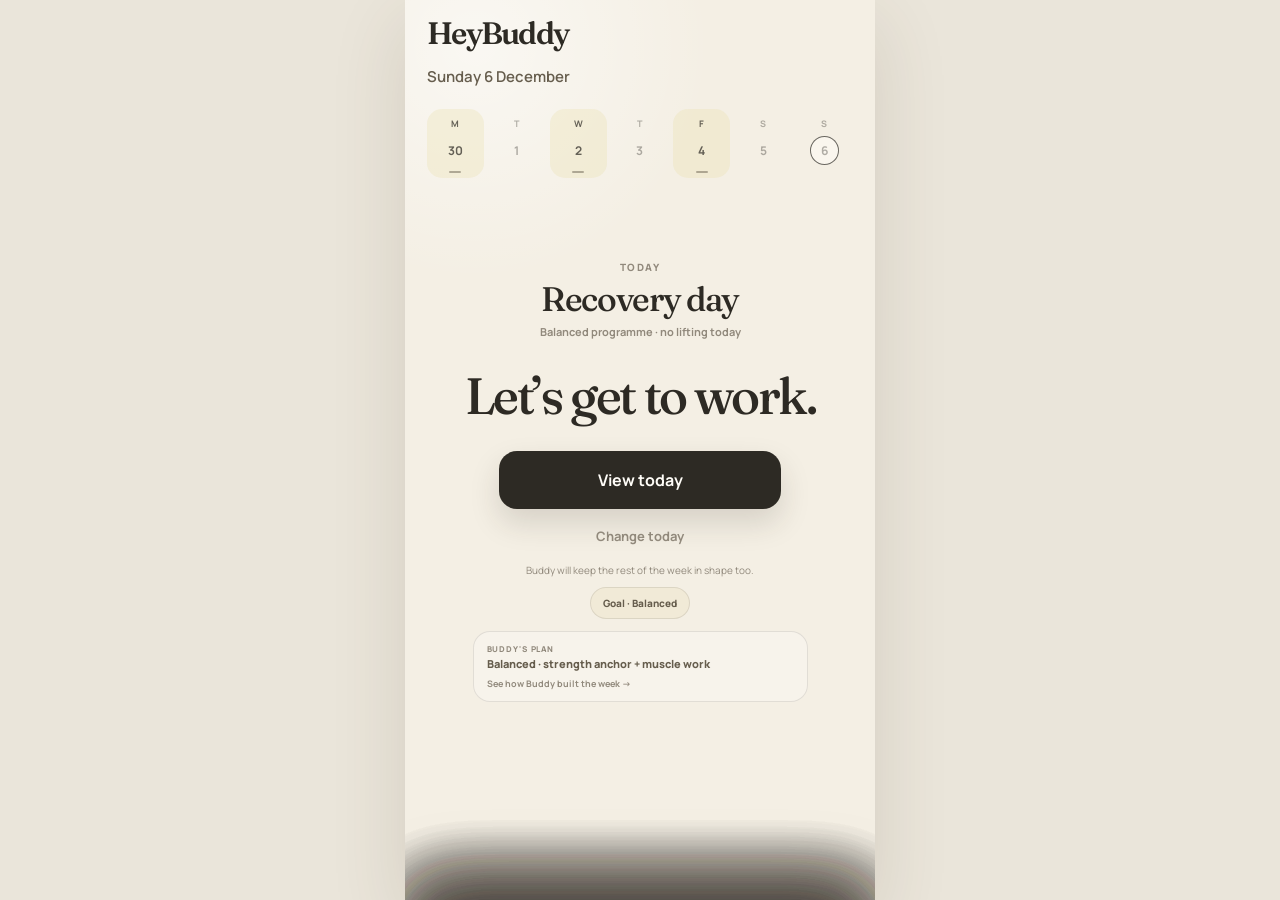
==== commit 9672352c: "Add files via upload" ====
--- a/index.html
+++ b/index.html
@@ -4,7 +4,7 @@
 <meta charset="utf-8" />
 <meta name="viewport" content="width=device-width, initial-scale=1, viewport-fit=cover" />
 <meta name="theme-color" content="#F4EFE4" />
-<title>HeyBuddy — Version 7</title>
+<title>HeyBuddy — Version 11.1</title>
 <link rel="preconnect" href="https://fonts.googleapis.com">
 <link rel="preconnect" href="https://fonts.gstatic.com" crossorigin>
 <link href="https://fonts.googleapis.com/css2?family=Fraunces:opsz,wght@9..144,500;9..144,600&family=Manrope:wght@400;500;600;700&display=swap" rel="stylesheet">
@@ -93,6 +93,24 @@
 .begin { max-width: 282px; margin: auto; }
 .change-today { display: block; margin: 10px auto 0; }
 .schedule-note { margin-top: 10px; color: var(--muted); font-size: 10px; }
+.goal-row { display:flex; justify-content:center; margin-top:10px; }
+.goal-button { border:1px solid var(--line); background:rgba(231,220,168,.22); color:var(--brown); font:800 10px Manrope,Arial,sans-serif; padding:8px 12px; border-radius:999px; cursor:pointer; }
+.goal-button:active { background:rgba(231,220,168,.42); }
+.buddy-plan { width:min(335px,88vw); margin:12px auto 0; border:1px solid var(--line); border-radius:17px; background:rgba(255,255,255,.28); color:var(--brown); padding:11px 13px; cursor:pointer; text-align:left; display:block; }
+.buddy-plan-kicker { display:block; color:var(--muted); font:800 8px Manrope,Arial,sans-serif; letter-spacing:.11em; text-transform:uppercase; }
+.buddy-plan-copy { display:block; margin-top:3px; font:800 11px Manrope,Arial,sans-serif; line-height:1.35; }
+.buddy-plan-link { display:block; margin-top:5px; color:var(--muted); font:700 9px Manrope,Arial,sans-serif; }
+.prescription-intent { border:0; background:transparent; color:var(--muted); font:700 9px Manrope,Arial,sans-serif; margin-top:7px; padding:3px 0; cursor:pointer; }
+.prescription-intent strong { color:var(--brown); font-weight:850; }
+.rir-row { display:flex; justify-content:center; margin-top:8px; }
+.rir-chip { border:1px solid var(--line); background:rgba(255,253,248,.62); color:var(--brown); border-radius:999px; padding:6px 10px; font-size:10px; font-weight:800; cursor:pointer; }
+.rir-chip small { color:var(--muted); font-weight:700; }
+.goal-options,.rir-options { display:grid; gap:9px; margin-top:14px; }
+.goal-option,.rir-option { width:100%; text-align:left; border:1px solid var(--line); background:rgba(255,253,248,.6); border-radius:17px; padding:14px; color:var(--brown); font:800 13px Manrope,Arial,sans-serif; cursor:pointer; }
+.goal-option span,.rir-option span { display:block; margin-top:3px; color:var(--muted); font-size:10px; font-weight:600; line-height:1.45; }
+.goal-option.selected { border-color:var(--brown); background:rgba(231,220,168,.22); }
+.coach-priority { display:inline-block; margin-left:6px; padding:3px 6px; border-radius:999px; background:rgba(231,220,168,.28); color:var(--muted); font-size:8px; font-weight:900; letter-spacing:.05em; }
+
 
 /* Adaptive week */
 .schedule-options, .context-actions { display: grid; gap: 10px; margin-top: 18px; }
@@ -255,6 +273,12 @@
         <div class="begin"><button class="primary" id="beginBtn">Begin</button></div>
         <button class="text-button change-today" id="changeTodayBtn" type="button">Change today</button>
         <div class="schedule-note">Buddy will keep the rest of the week in shape too.</div>
+        <div class="goal-row"><button class="goal-button" id="goalBtn" type="button">Goal · Balanced</button></div>
+        <button class="buddy-plan" id="buddyPlanBtn" type="button">
+          <span class="buddy-plan-kicker">Buddy's plan</span>
+          <span class="buddy-plan-copy" id="buddyPlanCopy">Balanced · strength anchor + muscle work</span>
+          <span class="buddy-plan-link">See how Buddy built the week →</span>
+        </button>
       </div>
     </div>
   </section>
@@ -272,6 +296,8 @@
         <button class="why-button" id="whyBtn">Exercise guide</button>
       </div>
       <div class="set-meta" id="setMeta"></div>
+      <div class="rir-row"><button class="rir-chip" id="rirBtn" type="button">RIR 2 <small>· tap if different</small></button></div>
+      <button class="prescription-intent" id="prescriptionIntentBtn" type="button"><strong id="prescriptionIntent"></strong> · Why this prescription?</button>
       <div class="set-progress" id="setProgress"></div>
       <div class="last">Last time <strong id="lastPerformance"></strong></div>
 
@@ -357,6 +383,13 @@
     <div id="daySheetContent"></div>
   </div>
 
+  <div class="sheet" id="programmeSheet">
+    <div class="handle"></div>
+    <h2>Your programme</h2>
+    <p id="programmeSheetIntro"></p>
+    <div id="programmeSheetContent"></div>
+  </div>
+
   <div class="sheet" id="scheduleSheet">
     <div class="handle"></div>
     <div id="scheduleContent"></div>
@@ -418,6 +451,20 @@
     </div>
   </div>
 
+  <div class="sheet" id="goalSheet">
+    <div class="handle"></div>
+    <h2>What are we training for?</h2>
+    <p>Same training knowledge. Different priorities and prescriptions.</p>
+    <div class="goal-options" id="goalOptions"></div>
+  </div>
+
+  <div class="sheet" id="rirSheet">
+    <div class="handle"></div>
+    <h2>How many reps were left?</h2>
+    <p>Only change this when the set felt different from Buddy’s target.</p>
+    <div class="rir-options" id="rirOptions"></div>
+  </div>
+
   <div class="undo-toast" id="undoToast"><span id="undoCopy">Week updated.</span><button id="undoBtn" type="button">Undo</button></div>
   <pre id="selfTest"></pre>
 </div>
@@ -522,6 +569,7 @@
     standing_barbell_overhead_press: 45, reverse_pec_deck: 40,
     bayesian_cable_curl: 15, preacher_curl: 25, ez_bar_curl: 25, incline_dumbbell_curl: 12.5,
     cable_pushdown: 30, overhead_cable_extension: 25,
+    hip_thrust: 100, pec_deck: 45, bulgarian_split_squat: 25,
     standing_calf_raise: 60, seated_calf_raise: 45
   };
 
@@ -531,35 +579,217 @@
       : fallback;
   }
 
-  // Programme layer: IDs + prescription only. Exercise facts come from KnowledgeService.
-  const workoutTemplates = {
-    "Full Body A": [
-      { slotId: "A_press", exerciseId: "incline_dumbbell_press", sets: 3, target: [8,10], reps: 9, lastWeight: 32.5, lastReps: 10 },
-      { slotId: "A_row", exerciseId: "chest_supported_row", sets: 3, target: [8,12], reps: 10, lastWeight: 45, lastReps: 10 },
-      { slotId: "A_squat", exerciseId: "hack_squat", sets: 3, target: [8,10], reps: 9, lastWeight: 95, lastReps: 10 },
-      { slotId: "A_hamstring", exerciseId: "seated_leg_curl", sets: 3, target: [10,15], reps: 12, lastWeight: 52.5, lastReps: 13 },
-      { slotId: "A_lateral_delt", exerciseId: "cable_lateral_raise", sets: 3, target: [12,20], reps: 15, lastWeight: 10, lastReps: 14 },
-      { slotId: "A_biceps", exerciseId: "bayesian_cable_curl", sets: 3, target: [10,15], reps: 12, lastWeight: 15, lastReps: 13 }
-    ],
-    "Full Body B": [
-      { slotId: "B_press", exerciseId: "flat_dumbbell_press", sets: 3, target: [8,10], reps: 9, lastWeight: 35, lastReps: 9 },
-      { slotId: "B_row", exerciseId: "one_arm_dumbbell_row", sets: 3, target: [8,12], reps: 10, lastWeight: 32.5, lastReps: 11 },
-      { slotId: "B_squat", exerciseId: "leg_press", sets: 3, target: [8,12], reps: 10, lastWeight: 140, lastReps: 10 },
-      { slotId: "B_hamstring", exerciseId: "lying_leg_curl", sets: 3, target: [10,15], reps: 12, lastWeight: 45, lastReps: 12 },
-      { slotId: "B_lateral_delt", exerciseId: "dumbbell_lateral_raise", sets: 3, target: [12,20], reps: 15, lastWeight: 10, lastReps: 15 },
-      { slotId: "B_biceps", exerciseId: "preacher_curl", sets: 3, target: [10,15], reps: 12, lastWeight: 25, lastReps: 12 }
-    ],
-    "Full Body C": [
-      { slotId: "C_press", exerciseId: "incline_smith_press", sets: 3, target: [6,10], reps: 8, lastWeight: 57.5, lastReps: 8 },
-      { slotId: "C_row", exerciseId: "seated_cable_row", sets: 3, target: [8,12], reps: 10, lastWeight: 52.5, lastReps: 10 },
-      { slotId: "C_squat", exerciseId: "high_bar_squat", sets: 3, target: [6,10], reps: 8, lastWeight: 95, lastReps: 8 },
-      { slotId: "C_hinge", exerciseId: "romanian_deadlift", sets: 3, target: [6,10], reps: 8, lastWeight: 85, lastReps: 9 },
-      { slotId: "C_shoulders", exerciseId: "standing_barbell_overhead_press", sets: 3, target: [6,10], reps: 8, lastWeight: 42.5, lastReps: 8 },
-      { slotId: "C_biceps", exerciseId: "ez_bar_curl", sets: 3, target: [8,15], reps: 11, lastWeight: 25, lastReps: 11 }
-    ]
+  // V11 Integrated Programme + Prescription Engine
+  // V8 = knowledge. V9.1 = exercise selection. V9.2 = goal-aware prescription.
+  const GOAL_KEY = "heybuddy_goal_v11";
+  const HISTORY_KEY = "heybuddy_training_history_v11";
+  const COACHING_KEY = "heybuddy_coaching_state_v11";
+  const GOALS = ["Balanced", "Hypertrophy", "Strength", "Mobility / ROM Health"];
+
+  function loadGoal() {
+    try {
+      const goal = localStorage.getItem(GOAL_KEY);
+      return GOALS.includes(goal) ? goal : "Balanced";
+    } catch { return "Balanced"; }
+  }
+  function saveGoal(goal) { try { localStorage.setItem(GOAL_KEY, goal); } catch {} }
+
+  function loadHistory() {
+    try {
+      const history = JSON.parse(localStorage.getItem(HISTORY_KEY) || "[]");
+      return Array.isArray(history) ? history : [];
+    } catch { return []; }
+  }
+  function saveHistory(history) {
+    try { localStorage.setItem(HISTORY_KEY, JSON.stringify(history.slice(-120))); } catch {}
+  }
+  function loadCoachingState() {
+    try {
+      const value = JSON.parse(localStorage.getItem(COACHING_KEY) || "null");
+      return value && typeof value === "object" ? value : { workoutsCompleted: 0, concepts: {} };
+    } catch { return { workoutsCompleted: 0, concepts: {} }; }
+  }
+  function saveCoachingState(value) { try { localStorage.setItem(COACHING_KEY, JSON.stringify(value)); } catch {} }
+
+  const PROGRAMME_BLUEPRINTS = {
+    "Full Body A": {
+      read: "Upper-chest press and a row lead. Quads and hamstrings get their own jobs, then side delts and biceps finish the room.",
+      slots: [
+        { slotId: "A_upper_press", role: "primary_upper_chest_press", target: [6,10], fatigueBudget: "moderate" },
+        { slotId: "A_row", role: "primary_row", target: [6,12], fatigueBudget: "moderate" },
+        { slotId: "A_quad", role: "primary_quad_compound", target: [6,12], fatigueBudget: "moderate" },
+        { slotId: "A_hamstring", role: "hamstring_isolation", target: [8,15], fatigueBudget: "low" },
+        { slotId: "A_lateral_delt", role: "lateral_delt_isolation", target: [10,20], fatigueBudget: "low" },
+        { slotId: "A_biceps", role: "biceps_isolation", target: [8,15], fatigueBudget: "low" }
+      ]
+    },
+    "Full Body B": {
+      read: "A flat press and vertical pull cover the upper body from another direction. Unilateral legs and a hinge do the heavier lower-body work before rear delts and triceps.",
+      slots: [
+        { slotId: "B_chest_press", role: "primary_chest_press", target: [5,10], fatigueBudget: "moderate" },
+        { slotId: "B_vertical_pull", role: "primary_vertical_pull", target: [5,12], fatigueBudget: "moderate" },
+        { slotId: "B_unilateral", role: "unilateral_quad_glute", target: [6,12], fatigueBudget: "moderate" },
+        { slotId: "B_hinge", role: "primary_hinge", target: [5,10], fatigueBudget: "high" },
+        { slotId: "B_rear_delt", role: "rear_delt_isolation", target: [10,20], fatigueBudget: "low" },
+        { slotId: "B_triceps", role: "triceps_isolation", target: [8,15], fatigueBudget: "low" }
+      ]
+    },
+    "Full Body C": {
+      read: "Shoulders get the main press. Another row balances it, legs get a second compound plus direct glute work, then chest isolation and calves close the week.",
+      slots: [
+        { slotId: "C_shoulder_press", role: "primary_shoulders_press", target: [5,10], fatigueBudget: "moderate" },
+        { slotId: "C_row", role: "secondary_row", target: [6,12], fatigueBudget: "moderate" },
+        { slotId: "C_quad", role: "primary_quad_compound", target: [6,12], fatigueBudget: "moderate" },
+        { slotId: "C_glute", role: "glute_hypertrophy", target: [8,15], fatigueBudget: "moderate" },
+        { slotId: "C_chest_isolation", role: "chest_isolation", target: [10,20], fatigueBudget: "low" },
+        { slotId: "C_calf", role: "calf_gastrocnemius", target: [8,20], fatigueBudget: "low" }
+      ]
+    }
   };
 
-  const WEEK_PLAN_KEY = "heybuddy_week_plan_v7";
+  const ProgrammeEngine = (() => {
+    const valueScore = { very_low:1, low:1.5, low_to_moderate:2.25, moderate_to_low:2.25, moderate:3, moderate_to_high:3.75, high:4.5, very_high:5 };
+    const confidenceScore = { coaching_heuristic:1.5, low:2.25, moderate:3.5, high:5 };
+    const weights = {
+      "Balanced": { hypertrophy:.22, strength:.22, mobility:.16, progression:.10, fatigue:.10, evidence:.08, stability:.07, variation:.05 },
+      "Hypertrophy": { hypertrophy:.38, strength:.10, mobility:.08, progression:.12, fatigue:.12, evidence:.10, stability:.07, variation:.03 },
+      "Strength": { hypertrophy:.10, strength:.40, mobility:.08, progression:.12, fatigue:.10, evidence:.08, stability:.08, variation:.04 },
+      "Mobility / ROM Health": { hypertrophy:.10, strength:.14, mobility:.34, progression:.07, fatigue:.10, evidence:.08, stability:.12, variation:.05 }
+    };
+    function numeric(value, fallback=3) { return valueScore[String(value || "").toLowerCase()] || fallback; }
+    function characteristic(exercise, ...keys) {
+      for (const key of keys) if (exercise.training_characteristics?.[key]) return exercise.training_characteristics[key];
+      return null;
+    }
+    function evidenceRating(exercise) {
+      const ratings = (exercise.claim_ids || []).map((id) => KnowledgeService.getClaims(exercise.id).find((claim) => claim.id === id)).filter(Boolean).map((claim) => confidenceScore[claim.confidence] || 2);
+      if (!ratings.length) return 1.5;
+      return Math.min(5, Math.max(...ratings) + Math.min(.75, Math.max(0, ratings.length - 1) * .2));
+    }
+    function mobilityRating(exercise) {
+      let rating = 2.4;
+      const family = exercise.movement_family || "";
+      const largerROM = new Set(["squat_bilateral","squat_unilateral","hip_hinge","press_vertical","pull_vertical","shoulder_extension_isolation","shoulder_horizontal_abduction","shoulder_abduction"]);
+      if (largerROM.has(family)) rating += .75;
+      if (String(exercise.laterality || "").includes("unilateral")) rating += .25;
+      const claimText = (exercise.claim_ids || []).join(" ").toLowerCase();
+      if (claimText.includes("rom") || claimText.includes("length")) rating += .65;
+      const techniqueText = `${exercise.programming_defaults?.notes || ""} ${(exercise.technique?.priority_cues || []).join(" ")}`.toLowerCase();
+      if (["deep","stretch","overhead","comfortable range","full range","range"].some((term) => techniqueText.includes(term))) rating += .35;
+      return Math.min(5, rating);
+    }
+    function strengthRating(exercise) {
+      const c = characteristic(exercise, "strength_specificity", "max_strength_specificity");
+      if (c) return numeric(c.value);
+      const loading = characteristic(exercise, "loading_potential");
+      return Math.max(1.5, Math.min(5, (loading ? numeric(loading.value) : 3) - .25));
+    }
+    function hypertrophyRating(exercise) { const c=characteristic(exercise,"hypertrophy_suitability"); return c ? numeric(c.value) : 3; }
+    function progressionRating(exercise) { const c=characteristic(exercise,"progression_simplicity"); return c ? numeric(c.value) : 3; }
+    function fatigueRaw(exercise) { const c=characteristic(exercise,"systemic_fatigue"); return c ? numeric(c.value) : 3; }
+    function stabilityRequirement(exercise) { const c=characteristic(exercise,"stability_requirement"); return c ? numeric(c.value) : 3; }
+    function fatigueFit(exercise,budget) {
+      const threshold={low:2.25,moderate:3.25,high:4.5}[budget] || 3.25;
+      return Math.max(1, 5 - Math.max(0, fatigueRaw(exercise)-threshold)*1.6);
+    }
+    function stabilityFit(exercise,goal) {
+      const target={Balanced:3,"Hypertrophy":2.3,"Strength":3.4,"Mobility / ROM Health":3.7}[goal];
+      return Math.max(1,5-Math.abs(stabilityRequirement(exercise)-target)*1.15);
+    }
+    function variationFit(exercise,used,goal) {
+      if (used.has(exercise.id)) return {Strength:3.5,Balanced:2.5,Hypertrophy:2,"Mobility / ROM Health":2}[goal];
+      return {Strength:4,Balanced:4.5,Hypertrophy:4.5,"Mobility / ROM Health":4.75}[goal];
+    }
+    function metrics(exercise,slot,used,goal) {
+      return {
+        hypertrophy: hypertrophyRating(exercise), strength: strengthRating(exercise), mobility: mobilityRating(exercise), progression: progressionRating(exercise),
+        fatigue: fatigueFit(exercise,slot.fatigueBudget), evidence: evidenceRating(exercise), stability: stabilityFit(exercise,goal), variation: variationFit(exercise,used,goal)
+      };
+    }
+    function score(metrics,goal) { return Object.entries(weights[goal]).reduce((sum,[key,w]) => sum + metrics[key]*w,0); }
+    function level(value) { return value >= 4.15 ? "High" : value >= 3 ? "Moderate" : "Low"; }
+    function chooseExercise(slot,used,goal) {
+      const candidates = KB.exercises.filter((exercise) => (exercise.default_programme_roles || []).includes(slot.role)).map((exercise) => {
+        const m = metrics(exercise,slot,used,goal); return { exercise, metrics:m, score:score(m,goal) };
+      }).sort((a,b) => b.score-a.score || a.exercise.id.localeCompare(b.exercise.id));
+      if (!candidates.length) throw new Error(`No exercise found for role ${slot.role}`);
+      const winner=candidates[0];
+      const reason=`${humanize(slot.role)} · ${level(winner.metrics.strength)} strength · ${level(winner.metrics.hypertrophy)} hypertrophy · ${level(winner.metrics.mobility)} mobility/ROM`;
+      return {...winner,reason};
+    }
+    return { chooseExercise, fatigueRaw, numeric };
+  })();
+
+  const PrescriptionEngine = (() => {
+    function clamp(low,high,common) {
+      let lo=Math.max(low,common[0]), hi=Math.min(high,common[1]);
+      if (lo>hi) return [...common];
+      while (hi-lo<2 && hi<common[1]) hi += 1;
+      while (hi-lo<2 && lo>common[0]) lo -= 1;
+      return [lo,hi];
+    }
+    function isIsolation(exercise,role) { return String(exercise.type || "").includes("isolation") || String(role).includes("isolation") || ["calf_gastrocnemius","calf_soleus"].includes(role); }
+    function isMajor(exercise,role) { return !isIsolation(exercise,role) && (String(role).startsWith("primary_") || ["unilateral_quad_glute","glute_hypertrophy","secondary_row"].includes(role)); }
+    function build(goal,exercise,slot,slotIndex) {
+      const defaults=exercise.programming_defaults || {};
+      const common=defaults.common_rep_range || slot.target || [6,12];
+      const defaultRest=Number(defaults.default_rest_seconds || defaults.rest_seconds?.[0] || 120);
+      const isolation=isIsolation(exercise,slot.role), major=isMajor(exercise,slot.role), anchor=major && slotIndex===0;
+      let sets=3,reps,restSeconds,rir,intent,execution="Controlled full ROM";
+      if (goal==="Strength") {
+        if (major) { reps=clamp(3,6,common); sets=String(slot.role).startsWith("primary_")?4:3; restSeconds=Math.max(180,Math.min(300,Math.max(defaultRest,["primary_hinge","primary_quad_compound"].includes(slot.role)?210:180))); rir="2–3"; intent="Heavy, specific practice"; }
+        else { reps=clamp(6,10,common); sets=3; restSeconds=Math.max(90,Math.min(150,defaultRest)); rir="1–2"; intent="Accessory strength / tissue work"; }
+        execution="Controlled; hard concentric intent";
+      } else if (goal==="Hypertrophy") {
+        if (isolation) { reps=clamp(10,20,common); restSeconds=Math.max(60,Math.min(120,defaultRest)); intent="Local muscle stimulus"; }
+        else { reps=clamp(6,12,common); restSeconds=Math.max(120,Math.min(180,defaultRest)); intent="Stable hard sets with repeatable performance"; }
+        rir="1–2";
+      } else if (goal==="Mobility / ROM Health") {
+        reps=isolation?clamp(10,15,common):clamp(6,12,common); sets=isolation?2:3; restSeconds=isolation?Math.max(60,Math.min(120,defaultRest)):Math.max(90,Math.min(150,defaultRest)); rir="2–3"; intent="Control and usable range of motion"; execution="Own the full comfortable ROM; no bouncing";
+      } else {
+        if (anchor) { reps=clamp(4,7,common); restSeconds=Math.max(150,Math.min(240,defaultRest>=150?defaultRest:180)); rir="2"; intent="Strength anchor"; }
+        else if (major) { reps=clamp(6,10,common); restSeconds=Math.max(120,Math.min(180,defaultRest)); rir="1–2"; intent="Strength + muscle"; }
+        else { reps=clamp(10,15,common); sets=["rear_delt_isolation","calf_gastrocnemius"].includes(slot.role)?2:3; restSeconds=Math.max(60,Math.min(120,defaultRest)); rir="1–2"; intent="Accessory hypertrophy / joint balance"; }
+      }
+      return {sets,reps,restSeconds,rir,intent,execution};
+    }
+    return { build };
+  })();
+
+  let currentProgrammeGoal = loadGoal();
+  let generatedProgramme = null;
+  let workoutTemplates = {};
+  let programmeExplanations = {};
+
+  function buildProgramme(goal=currentProgrammeGoal) {
+    const used=new Set(), workouts={}, explanations={};
+    Object.entries(PROGRAMME_BLUEPRINTS).forEach(([workoutName,blueprint]) => {
+      workouts[workoutName]=[];
+      explanations[workoutName]={read:blueprint.read,slots:[]};
+      blueprint.slots.forEach((slot,index) => {
+        const chosen=ProgrammeEngine.chooseExercise(slot,used,goal);
+        used.add(chosen.exercise.id);
+        const prescription=PrescriptionEngine.build(goal,chosen.exercise,slot,index);
+        const midpoint=Math.round((prescription.reps[0]+prescription.reps[1])/2);
+        const load=demoLoadFor(chosen.exercise.id,20);
+        const item={slotId:slot.slotId,role:slot.role,fatigueBudget:slot.fatigueBudget,exerciseId:chosen.exercise.id,sets:prescription.sets,target:prescription.reps,reps:midpoint,lastWeight:load,lastReps:midpoint,restSeconds:prescription.restSeconds,targetRIR:prescription.rir,intent:prescription.intent,execution:prescription.execution,engineReason:chosen.reason};
+        workouts[workoutName].push(item);
+        explanations[workoutName].slots.push({slotId:slot.slotId,role:slot.role,exerciseId:chosen.exercise.id,reason:chosen.reason,prescription});
+      });
+    });
+    return {goal,workouts,explanations};
+  }
+
+  function refreshProgramme(goal=currentProgrammeGoal) {
+    currentProgrammeGoal=goal;
+    generatedProgramme=buildProgramme(goal);
+    workoutTemplates=generatedProgramme.workouts;
+    programmeExplanations=generatedProgramme.explanations;
+  }
+  refreshProgramme(currentProgrammeGoal);
+
+
+  const WEEK_PLAN_KEY = "heybuddy_week_plan_v11_1";
   const dayLabels = ["M","T","W","T","F","S","S"];
   const dayNames = ["Mon","Tue","Wed","Thu","Fri","Sat","Sun"];
   const fullDayNames = ["Monday","Tuesday","Wednesday","Thursday","Friday","Saturday","Sunday"];
@@ -597,28 +827,67 @@
     catch { return {}; }
   }
 
+  function exerciseHistory(exerciseId, limit=4) {
+    const results=[];
+    const history=loadHistory();
+    for (let i=history.length-1;i>=0 && results.length<limit;i-=1) {
+      const record=(history[i].exercises || []).find((item) => item.exerciseId===exerciseId);
+      if (record) results.push(record);
+    }
+    return results;
+  }
+  function bestHistoryPerformance(exerciseId) {
+    const last=exerciseHistory(exerciseId,1)[0];
+    if (!last?.sets?.length) return null;
+    return last.sets.reduce((best,set) => !best || (set.weight*set.reps)>(best.weight*best.reps) ? set : best, null);
+  }
+  function mean(values) { return values.length ? values.reduce((a,b)=>a+b,0)/values.length : 0; }
+  function progressionEligible(exerciseId,target) {
+    const recent=exerciseHistory(exerciseId,2);
+    if (recent.length<2) return false;
+    return recent.every((session) => session.sets?.length && session.sets.every((set) => set.reps>=target[1] && Number(set.rir ?? 2)>=1));
+  }
+  function fatigueTrend(exerciseId) {
+    const recent=exerciseHistory(exerciseId,3);
+    if (recent.length<3) return false;
+    const ordered=[...recent].reverse();
+    const avgLoad=ordered.map((s) => mean((s.sets||[]).map((x)=>x.weight)));
+    if (Math.max(...avgLoad)-Math.min(...avgLoad) > Math.max(2.5,Math.min(...avgLoad)*.05)) return false;
+    const totals=ordered.map((s) => (s.sets||[]).reduce((sum,x)=>sum+x.reps,0));
+    return totals[0]>totals[1] && totals[1]>totals[2] && totals[2] <= totals[0]*.9;
+  }
+  function defaultRIRValue(rirTarget) {
+    const matches=String(rirTarget || "2").match(/\d+/g);
+    return matches?.length ? Number(matches[matches.length-1]) : 2;
+  }
   function createExercisesForWorkout(workoutName) {
-    const savedSwaps = loadDefaultSwaps();
-    const template = workoutTemplates[workoutName] || workoutTemplates["Full Body A"];
-    return template.map((item) => {
-      const savedId = savedSwaps[item.slotId];
-      const chosenId = KnowledgeService.getExercise(savedId) ? savedId : item.exerciseId;
+    const savedSwaps=loadDefaultSwaps();
+    const template=workoutTemplates[workoutName] || workoutTemplates["Full Body A"];
+    return template.map((item,index) => {
+      const savedId=savedSwaps[item.slotId];
+      const savedExercise=KnowledgeService.getExercise(savedId);
+      const savedFitsRole=savedExercise && (!item.role || (savedExercise.default_programme_roles || []).includes(item.role));
+      const chosenId=savedFitsRole?savedId:item.exerciseId;
+      const chosenExercise=KnowledgeService.getExercise(chosenId);
+      const effectivePrescription=chosenId===item.exerciseId
+        ? {sets:item.sets,reps:item.target,restSeconds:item.restSeconds,rir:item.targetRIR,intent:item.intent,execution:item.execution}
+        : PrescriptionEngine.build(currentProgrammeGoal,chosenExercise,{role:item.role,target:item.target,fatigueBudget:item.fatigueBudget || "moderate"},index);
+      const target=effectivePrescription.reps;
+      const historyBest=bestHistoryPerformance(chosenId);
+      const trend=fatigueTrend(chosenId);
+      const canProgress=!trend && progressionEligible(chosenId,target);
+      const baseLoad=historyBest?.weight ?? demoLoadFor(chosenId,item.lastWeight);
+      const currentLoad=canProgress ? baseLoad+2.5 : baseLoad;
+      const midpoint=Math.round((target[0]+target[1])/2);
       return {
-        slotId: item.slotId,
-        baseExerciseId: item.exerciseId,
-        activeExerciseId: chosenId,
-        sets: item.sets,
-        target: item.target,
-        lastWeight: item.lastWeight,
-        lastReps: item.lastReps,
-        currentWeight: demoLoadFor(chosenId, item.lastWeight),
-        currentReps: item.reps,
-        completedSets: 0,
-        setLogs: [],
-        completed: false,
-        pendingSwap: chosenId !== item.exerciseId
-          ? { from: item.exerciseId, to: chosenId, inherited: true }
-          : null
+        slotId:item.slotId, role:item.role || null, fatigueBudget:item.fatigueBudget || "moderate", engineReason:item.engineReason || null,
+        baseExerciseId:item.exerciseId, activeExerciseId:chosenId,
+        sets:effectivePrescription.sets, target, restSeconds:effectivePrescription.restSeconds, targetRIR:effectivePrescription.rir, intent:effectivePrescription.intent, execution:effectivePrescription.execution,
+        lastWeight:historyBest?.weight ?? item.lastWeight, lastReps:historyBest?.reps ?? item.lastReps,
+        currentWeight:currentLoad, currentReps:chosenId===item.exerciseId?item.reps:midpoint, currentRIR:defaultRIRValue(effectivePrescription.rir),
+        completedSets:0,setLogs:[],completed:false,
+        progressionApplied:canProgress, fatigueTrend:trend,
+        pendingSwap:chosenId!==item.exerciseId?{from:item.exerciseId,to:chosenId,inherited:true}:null
       };
     });
   }
@@ -646,6 +915,11 @@
     observationsShown: new Set(),
     observationCount: 0,
     maxObservations: 3,
+    lessonsShown: 0,
+    maxLessons: 2,
+    coachingQueue: [],
+    restContextForNextSet: null,
+    sessionSaved: false,
     currentObservation: null,
     messageTimer: null,
     messageContinuation: null,
@@ -654,33 +928,77 @@
   };
 
   const observationMap = {
-    weight_increase: {
-      line: "That weight showed up with a little more paperwork today.",
-      noticed: "You increased the load compared with the previous session.",
-      why: "A successful load increase is one form of progressive overload. It can indicate that the previous weight had become manageable.",
-      mentioned: "You changed a meaningful training variable, so Buddy marked the moment.",
-      recommend: "Keep the increase if your repetitions stay in range and your technique remains stable."
+    progression: {
+      priority: 3, teachable: true,
+      line: "You’ve owned the top of this rep range twice now. Time to make the weight slightly more annoying.",
+      noticed: "You reached the top of the target range across your working sets in two consecutive exposures, with room left.",
+      why: "Progression does not require adding weight every session. Repetition progression counts too. Once the top of the range is repeatedly comfortable, a small load increase is a sensible next step.",
+      mentioned: "The pattern repeated enough to justify changing the prescription instead of celebrating one enthusiastic set.",
+      recommend: "Buddy has added the smallest practical load increase and kept the same target range.",
+      learn: "Load progression and repetition progression can both move training forward."
     },
-    above_target: {
-      line: "Those reps kept arriving after the guest list closed.",
-      noticed: "All completed sets for this exercise finished above the programmed repetition range.",
-      why: "Consistently exceeding the target can mean the current load is no longer challenging enough for the intended range.",
-      mentioned: "This became a repeated pattern across the exercise, not a single enthusiastic set.",
-      recommend: "Consider a small load increase the next time this movement appears."
+    rest: {
+      priority: 4, teachable: true,
+      line: "You cut the rest short and the next set fell off a cliff a little. I’m putting those seconds back.",
+      noticed: "You rested at least 30 seconds less than prescribed and then lost a large chunk of repetitions at the same load.",
+      why: "If rest is too short, fatigue from the previous set can reduce the quality or volume of the next one.",
+      mentioned: "Buddy saw the shortened rest and the performance drop together; it is not guessing from the rep drop alone.",
+      recommend: "Use the full prescribed rest before we change the load.",
+      learn: "Short rest is not automatically better for hypertrophy. Recover enough to perform the next set well."
     },
-    short_rest: {
-      line: "You’ve been treating the rest timer like decorative furniture.",
-      noticed: "You ended three rest periods well before the planned time.",
-      why: "Shortening rest can reduce force output and total quality repetitions, especially on demanding movements.",
-      mentioned: "It became a repeated pattern rather than a one-off decision.",
-      recommend: "Take the next full rest and see whether your performance holds up better."
+    rir_failure: {
+      priority: 5, teachable: true,
+      line: "You keep taking the first sets to the basement and making the later ones climb back up the stairs.",
+      noticed: "Multiple sets reached 0 RIR even though today’s prescription asked you to leave repetitions in reserve, and later performance dropped.",
+      why: "Training close to failure can be useful for hypertrophy, but repeatedly reaching failure is not required and can add fatigue that hurts later sets.",
+      mentioned: "The issue is not one hard rep; it is repeated failure conflicting with the session prescription.",
+      recommend: "Keep the load and stop around the prescribed RIR on the earlier sets.",
+      learn: "Hard training and failure are not the same thing."
+    },
+    rep_ranges: {
+      priority: 1, teachable: true,
+      line: "Strength day does not mean we turn accessory work into triples. Nobody needs a three-rep lateral raise.",
+      noticed: "This accessory uses more repetitions than the main strength work.",
+      why: "Heavier loads are particularly useful where maximal strength specificity matters. Accessories can stay in practical rep ranges even inside a strength-focused programme.",
+      mentioned: "Buddy only explains this the first time the programme structure makes the difference visible.",
+      recommend: "Keep the accessory prescription as written.",
+      learn: "A strength programme can be strength-focused without every set looking like powerlifting."
+    },
+    substitution: {
+      priority: 3, teachable: true,
+      line: "Same job, less baggage. Your lower back already has a shift today.",
+      noticed: "The replacement preserves the programme role while asking less from whole-body stability or systemic fatigue.",
+      why: "Two exercises can train similar muscles while costing different amounts of fatigue. Good swaps protect the job of the slot rather than merely matching a body-part name.",
+      mentioned: "The swap meaningfully changes the cost of the movement while preserving the role.",
+      recommend: "Use the replacement today. Make it the default only if you want that trade-off permanently.",
+      learn: "Good substitutions preserve programme role before exercise identity."
+    },
+    fatigue: {
+      priority: 5, teachable: true,
+      line: "One rough session is weather. Three in a row starts looking like climate.",
+      noticed: "Comparable performance has declined across several exposures without a deliberate load increase explaining it.",
+      why: "One bad day can mean almost anything. A repeated performance trend is more useful when deciding whether training stress and recovery are out of balance.",
+      mentioned: "Buddy waited for a trend instead of diagnosing a bad Tuesday.",
+      recommend: "Hold the load steady today. If several movements show the same trend, Buddy trims one low-priority accessory set.",
+      learn: "Recovery decisions should be based on trends, not panic."
+    },
+    recovery_schedule: {
+      priority: 4, teachable: true,
+      line: "I can put those workouts next to each other. I just don’t think they need to share a wall.",
+      noticed: "Your availability created the option to stack demanding full-body sessions back-to-back.",
+      why: "Recovery time depends on exercise selection, effort, volume and the person. When the week gives us room, spacing demanding work is usually the cleaner choice.",
+      mentioned: "The schedule could preserve the same weekly work with less unnecessary overlap.",
+      recommend: "Buddy spaces the demanding sessions where your available days allow it.",
+      learn: "Good scheduling protects the work, not the original weekday."
     },
     long_workout: {
+      priority: 2, teachable: false,
       line: "This workout has started forwarding its mail here.",
       noticed: "The session is running well beyond its planned duration.",
       why: "Long sessions can reflect extended rests, interruptions, or more work than fits the available time.",
       mentioned: "The time difference became large enough to affect the plan.",
-      recommend: "Finish the priority work, then consider trimming optional accessories."
+      recommend: "Finish the priority work, then trim optional accessories if needed.",
+      learn: ""
     }
   };
 
@@ -702,7 +1020,66 @@
     document.querySelectorAll(".screen").forEach((screen) => screen.classList.toggle("active", screen.id === id));
   }
 
+  function goalDescription(goal) {
+    return {
+      "Balanced": "One strength anchor, solid compound work, and enough accessory volume to build muscle without turning the week beige.",
+      "Hypertrophy": "More emphasis on repeatable muscle-building work, useful stability, progression and manageable fatigue.",
+      "Strength": "More specificity, heavier major lifts, longer rests. Accessories still behave like accessories.",
+      "Mobility / ROM Health": "Controlled loaded range, movement variety and physical capability without pretending this is physiotherapy."
+    }[goal];
+  }
+  function goalPlanSummary(goal) {
+    return {
+      "Balanced": "strength anchor + muscle work",
+      "Hypertrophy": "repeatable hard sets + local muscle work",
+      "Strength": "heavier practice + supportive accessories",
+      "Mobility / ROM Health": "loaded range + controlled movement"
+    }[goal] || "goal-aware training";
+  }
+
+  function renderGoalButton() { $("goalBtn").textContent = `Goal · ${currentProgrammeGoal}`; }
+
+  function renderBuddyPlan() {
+    const copy = $("buddyPlanCopy");
+    if (!copy) return;
+    copy.textContent = `${currentProgrammeGoal} · ${goalPlanSummary(currentProgrammeGoal)}`;
+  }
+
+  function openProgrammeOverview() {
+    $("programmeSheetIntro").textContent = `${currentProgrammeGoal}. ${goalDescription(currentProgrammeGoal)}`;
+    const workouts = Object.entries(workoutTemplates).map(([name,items]) => {
+      const reason = programmeExplanations[name]?.read || "Buddy fills programme roles from the training knowledge base.";
+      const rows = items.map((item) => {
+        const exercise = KnowledgeService.getExercise(item.exerciseId);
+        return `<p style="margin:9px 0;"><strong>${escapeHtml(exercise?.name || item.exerciseId)}</strong><br><span style="color:var(--muted);font-size:10px;">${item.sets} × ${item.target[0]}–${item.target[1]} · ${item.restSeconds}s · RIR ${escapeHtml(item.targetRIR)}<br>${escapeHtml(item.intent || "")}</span></p>`;
+      }).join("");
+      return `<div class="sheet-section"><h3>${escapeHtml(name)}</h3><p>${escapeHtml(reason)}</p>${rows}</div>`;
+    }).join("");
+    $("programmeSheetContent").innerHTML = `${workouts}<div class="sheet-section"><h3>What Buddy is watching</h3><p>Progression · rest · RIR/failure · rep ranges · substitutions · fatigue trends · recovery-aware scheduling.</p><p style="color:var(--muted);font-size:10px;">All seven are active. Buddy stays quiet unless a pattern earns the interruption.</p></div>`;
+    openSheet("programmeSheet");
+  }
+  function openGoalSheet() {
+    $("goalOptions").innerHTML=GOALS.map((goal) => `<button class="goal-option${goal===currentProgrammeGoal?" selected":""}" type="button" data-goal="${goal}">${goal}<span>${goalDescription(goal)}</span></button>`).join("");
+    $("goalOptions").querySelectorAll("[data-goal]").forEach((button) => button.onclick=() => changeGoal(button.dataset.goal));
+    openSheet("goalSheet");
+  }
+  function changeGoal(goal) {
+    if (!GOALS.includes(goal) || goal===currentProgrammeGoal) { closeSheets(); return; }
+    currentProgrammeGoal=goal; saveGoal(goal); refreshProgramme(goal);
+    activeWorkoutName="Full Body A"; exercises=createExercisesForWorkout(activeWorkoutName);
+    closeSheets(false); setupDate(); renderGoalButton();
+    showMessage({text:`${goal}. ${goalDescription(goal)}`,duration:2100,showInfo:false,continuation:()=>{}});
+  }
+  function openRIRSheet() {
+    const exercise=currentExercise();
+    const values=[0,1,2,3,4];
+    $("rirOptions").innerHTML=values.map((value) => `<button class="rir-option" type="button" data-rir="${value}">${value===4?"3+":value} RIR<span>${value===0?"No clean reps left":value===1?"About one clean rep left":value===2?"About two clean reps left":value===3?"About three clean reps left":"Three or more clean reps left"}</span></button>`).join("");
+    $("rirOptions").querySelectorAll("[data-rir]").forEach((button) => button.onclick=() => { exercise.currentRIR=Number(button.dataset.rir); closeSheets(false); renderWorkout(); });
+    openSheet("rirSheet");
+  }
+
   function setupDate() {
+    renderGoalButton();
     const today = new Date();
     const monday = mondayOf(today);
     const todayIndex = currentDayIndex();
@@ -717,8 +1094,8 @@
       element.dataset.dayIndex = index;
       const isWorkout = Boolean(workout);
       const isToday = index === todayIndex;
-      const isPastWorkout = isWorkout && index < todayIndex;
-      element.className = `day${isWorkout ? " workout" : ""}${isToday ? " today" : ""}${isPastWorkout ? " completed" : ""}`;
+      const isCompletedWorkout = isWorkout && workoutCompletedOnDay(index);
+      element.className = `day${isWorkout ? " workout" : ""}${isToday ? " today" : ""}${isCompletedWorkout ? " completed" : ""}`;
       element.innerHTML = `<span class="label">${dayLabels[index]}</span><span class="number">${date.getDate()}</span>`;
       element.addEventListener("click", () => openDayDetail(index));
       $("calendar").appendChild(element);
@@ -730,19 +1107,32 @@
     const entry = planForDay(currentDayIndex());
     if (entry) {
       $("todayWorkoutName").textContent = entry.workout;
-      $("todayWorkoutMeta").textContent = `${workoutTemplates[entry.workout]?.length || 6} exercises · scheduled workout`;
+      $("todayWorkoutMeta").textContent = `${workoutTemplates[entry.workout]?.length || 6} exercises · ${currentProgrammeGoal} · Buddy-built`;
       $("beginBtn").textContent = "Begin";
     } else {
       $("todayWorkoutName").textContent = "Recovery day";
-      $("todayWorkoutMeta").textContent = "No workout scheduled";
+      $("todayWorkoutMeta").textContent = `${currentProgrammeGoal} programme · no lifting today`;
       $("beginBtn").textContent = "View today";
     }
+    renderBuddyPlan();
   }
 
   function dayDate(dayIndex) {
     const date = mondayOf();
     date.setDate(date.getDate() + dayIndex);
     return date;
+  }
+
+  function localDateKey(date) {
+    return `${date.getFullYear()}-${String(date.getMonth()+1).padStart(2,"0")}-${String(date.getDate()).padStart(2,"0")}`;
+  }
+
+  function workoutCompletedOnDay(dayIndex) {
+    const target = localDateKey(dayDate(dayIndex));
+    return loadHistory().some((entry) => {
+      const date = new Date(entry.date);
+      return Number.isFinite(date.getTime()) && localDateKey(date) === target;
+    });
   }
 
   function nextPlanAfter(dayIndex, plan = state.weekPlan) {
@@ -754,10 +1144,19 @@
     const entry = planForDay(dayIndex);
     $("daySheetTitle").textContent = new Intl.DateTimeFormat("en-GB", { weekday: "long", day: "numeric", month: "long" }).format(date);
     if (entry) {
-      const count = workoutTemplates[entry.workout]?.length || 6;
+      const previewExercises = createExercisesForWorkout(entry.workout);
+      const count = previewExercises.length || 6;
+      const explanation = programmeExplanations[entry.workout];
+      const exerciseList = previewExercises.map((item) => {
+        const exercise = KnowledgeService.getExercise(item.activeExerciseId);
+        const isOverride = item.activeExerciseId !== item.baseExerciseId;
+        const reason = isOverride ? `Your default · ${humanize(item.role || "programme role")}` : item.engineReason;
+        return `<p style="margin:9px 0;"><strong>${escapeHtml(exercise?.name || item.activeExerciseId)}</strong><br><span style="color:var(--muted);font-size:10px;">${item.sets} × ${item.target[0]}–${item.target[1]} · ${item.restSeconds}s · RIR ${escapeHtml(item.targetRIR)}<br>${escapeHtml(reason || "")}</span></p>`;
+      }).join("");
       $("daySheetContent").innerHTML = `
-        <div class="sheet-section"><h3>Planned</h3><p><strong>${entry.workout}</strong><br>${count} exercises</p></div>
-        <div class="sheet-section"><h3>Buddy's read</h3><p>This is one of the working days. Nothing mysterious hiding behind the curtains.</p></div>`;
+        <div class="sheet-section"><h3>Planned</h3><p><strong>${entry.workout}</strong><br>${count} exercises · ${escapeHtml(currentProgrammeGoal)}</p>${exerciseList}</div>
+        <div class="sheet-section"><h3>Buddy's build</h3><p>${escapeHtml(explanation?.read || "Programme roles come first. Exercises are selected from the training database to fill those jobs.")}</p></div>
+        <div class="sheet-section"><h3>What changes with the goal</h3><p>${escapeHtml(goalDescription(currentProgrammeGoal))}</p></div>`;
     } else {
       const next = nextPlanAfter(dayIndex);
       $("daySheetContent").innerHTML = `
@@ -812,12 +1211,15 @@
   function renderAvailabilityStep() {
     const todayIndex = currentDayIndex();
     const mode = state.scheduleWizard.mode;
-    const start = mode === "cant_today" || mode === "different_today" ? todayIndex + 1 : todayIndex;
+    const start = mode === "availability_changed" ? 0 : todayIndex + 1;
+    const availabilityCopy = mode === "availability_changed"
+      ? "Select every day that can realistically work in your week. Monday to Sunday stays visible; nothing is preselected."
+      : "Tap the remaining days that could realistically work. Nothing is selected yet.";
     state.scheduleWizard.availability = new Set();
     $("scheduleContent").innerHTML = `
       <div class="sheet-nav"><button class="sheet-back" id="scheduleBack" type="button">← Back</button></div>
-      <h2>Which days can still work?</h2>
-      <p>Tap the days you could realistically train. Nothing is selected yet, so what you choose is what Buddy will work with.</p>
+      <h2>${mode === "availability_changed" ? "Which days can you train?" : "Which days can still work?"}</h2>
+      <p>${availabilityCopy}</p>
       <div class="availability-grid" id="availabilityGrid"></div>
       <div id="availabilitySummary" style="margin:-6px 0 16px;color:var(--muted);font-size:10px;font-weight:700;">No days selected</div>
       <button class="primary" id="buildWeekBtn" type="button">Build the week</button>`;
@@ -875,9 +1277,21 @@
     return best || candidates.slice(0,sessions);
   }
 
+  function buildFullAvailabilityProposal() {
+    const candidateDays = [...state.scheduleWizard.availability].sort((a,b) => a-b);
+    const sessionNames = Object.keys(workoutTemplates);
+    const originalDays = defaultWeekPlan().map((entry) => entry.day);
+    const numberToSchedule = Math.min(sessionNames.length, candidateDays.length);
+    const chosenDays = chooseScheduleDays(candidateDays, numberToSchedule, [], originalDays);
+    const plan = sessionNames.slice(0, chosenDays.length).map((workout,index) => ({ day: chosenDays[index], workout })).sort((a,b) => a.day-b.day);
+    const deferred = sessionNames.slice(chosenDays.length);
+    return { plan, deferred };
+  }
+
   function buildWeekProposal() {
     const todayIndex = currentDayIndex();
     const mode = state.scheduleWizard.mode;
+    if (mode === "availability_changed") return buildFullAvailabilityProposal();
     const currentPlan = [...state.weekPlan].sort((a,b) => a.day-b.day);
     const past = currentPlan.filter((entry) => entry.day < todayIndex);
     const remaining = currentPlan.filter((entry) => entry.day >= todayIndex);
@@ -904,12 +1318,13 @@
     return { plan, deferred };
   }
 
-  function proposalReason(plan, deferred) {
-    const futureDays = plan.filter((entry) => entry.day >= currentDayIndex()).map((entry) => entry.day).sort((a,b) => a-b);
-    const hasBackToBack = futureDays.some((day,index) => index > 0 && day-futureDays[index-1] === 1);
-    if (deferred.length) return `I can fit ${futureDays.length} quality session${futureDays.length === 1 ? "" : "s"} into the days you gave me. ${deferred.join(", ")} rolls forward. Stuffing every workout into the same cupboard would be gym-flavoured nonsense.`;
-    if (hasBackToBack) return "This is the cleanest version of the week you gave me. There’s one back-to-back pair; not perfect, but better than asking Friday to become three separate days.";
-    return "This keeps the work in order and leaves recovery between sessions. Calendar repaired. Nobody has to sleep beside the squat rack.";
+  function proposalReason(plan,deferred) {
+    const consideredPlan = state.scheduleWizard?.mode === "availability_changed" ? plan : plan.filter((entry)=>entry.day>=currentDayIndex());
+    const futureDays=consideredPlan.map((entry)=>entry.day).sort((a,b)=>a-b);
+    const hasBackToBack=futureDays.some((day,index)=>index>0 && day-futureDays[index-1]===1);
+    if (deferred.length) return `I can fit ${futureDays.length} quality session${futureDays.length===1?"":"s"} into the days you gave me. ${deferred.join(", ")} rolls forward. Stuffing every workout into the same cupboard would be gym-flavoured nonsense.`;
+    if (hasBackToBack) return "This is the cleanest version of the week you gave me. There’s one back-to-back pair, so I’ll keep an eye on fatigue instead of pretending the calendar solved physiology.";
+    return "I kept space between the demanding sessions where your week allowed it. Same work, less unnecessary overlap.";
   }
 
   function renderScheduleProposal() {
@@ -937,9 +1352,10 @@
     state.previousWeekPlan = state.weekPlan.map((entry) => ({...entry}));
     state.weekPlan = state.proposedWeekPlan.map((entry) => ({...entry}));
     saveWeekPlan(state.weekPlan);
-    closeSheets(false);
-    setupDate();
-    showUndoToast();
+    const selected=[...(state.scheduleWizard?.availability || [])].sort((a,b)=>a-b);
+    const hadPackedOption=selected.some((day,index)=>index>0 && day-selected[index-1]===1);
+    closeSheets(false); setupDate(); showUndoToast();
+    if (hadPackedOption && canShowObservation("recovery_schedule")) setTimeout(()=>showObservation("recovery_schedule",()=>{}),260);
   }
 
   function showUndoToast() {
@@ -967,8 +1383,17 @@
     state.events = [];
     state.observationsShown = new Set();
     state.observationCount = 0;
+    state.lessonsShown = 0;
+    state.coachingQueue = [];
+    state.restContextForNextSet = null;
+    state.sessionSaved = false;
     state.currentObservation = null;
     state.longWorkoutTriggered = false;
+    const trendCount = exercises.filter((exercise) => exercise.fatigueTrend).length;
+    if (trendCount >= 2) {
+      const accessory = [...exercises].reverse().find((exercise) => String(exercise.role || "").includes("isolation") && exercise.sets > 2);
+      if (accessory) { accessory.sets -= 1; accessory.fatigueAdjustment = true; }
+    }
     $("sessionTime").textContent = "00:00";
   }
 
@@ -993,13 +1418,14 @@
     resetSessionForWorkout(todayEntry.workout);
     state.startedAt = Date.now();
     startSessionTimer();
+    const trendCount=exercises.filter((exercise)=>exercise.fatigueTrend).length;
     showMessage({
-      text: `${todayEntry.workout}. First one through the door gets the weird chair.`,
+      text: `${todayEntry.workout} · ${currentProgrammeGoal}. First one through the door gets the weird chair.`,
       duration: 2000,
       showInfo: false,
       continuation: () => {
-        showScreen("workout");
-        renderWorkout();
+        showScreen("workout"); renderWorkout();
+        if (trendCount>=2 && canShowObservation("fatigue")) setTimeout(()=>showObservation("fatigue",()=>{}),240);
       }
     });
   }
@@ -1011,7 +1437,10 @@
     $("exerciseName").textContent = data.name;
     $("setMeta").textContent = exercise.completed
       ? `Completed · ${exercise.sets} sets`
-      : `Set ${activeSet} of ${exercise.sets} · Target ${exercise.target[0]}–${exercise.target[1]} reps`;
+      : `Set ${activeSet} of ${exercise.sets} · ${exercise.target[0]}–${exercise.target[1]} reps · target RIR ${exercise.targetRIR}`;
+    $("rirBtn").style.display = exercise.completed ? "none" : "inline-block";
+    $("rirBtn").innerHTML = `RIR ${exercise.currentRIR >= 4 ? "3+" : exercise.currentRIR} <small>· target ${escapeHtml(exercise.targetRIR)} · tap if different</small>`;
+    $("prescriptionIntent").textContent = `${currentProgrammeGoal} · ${exercise.intent || "Goal-aware prescription"}`;
     $("lastPerformance").textContent = `${cleanNumber(exercise.lastWeight)} kg × ${exercise.lastReps}`;
     $("weightDisplay").textContent = cleanNumber(exercise.currentWeight);
     $("repsDisplay").textContent = exercise.currentReps;
@@ -1041,7 +1470,7 @@
       return `
         <button class="work-row" type="button" data-jump-index="${index}">
           <span class="status ${status}"></span>
-          <span><span class="work-name">${data.name}</span><span class="work-sub">${exercise.sets} sets · ${exercise.target[0]}–${exercise.target[1]} reps</span></span>
+          <span><span class="work-name">${data.name}</span><span class="work-sub">${exercise.sets} sets · ${exercise.target[0]}–${exercise.target[1]} · RIR ${exercise.targetRIR}</span></span>
           <span class="work-action">${action}</span>
         </button>`;
     }).join("");
@@ -1120,73 +1549,74 @@
     if (typeof continuation === "function") setTimeout(continuation, 120);
   }
 
-  function canShowObservation(type) {
-    return !state.observationsShown.has(type) && state.observationCount < state.maxObservations;
-  }
-
-  function showObservation(type, continuation) {
-    const observation = observationMap[type];
-    if (!observation || !canShowObservation(type)) {
-      if (typeof continuation === "function") continuation();
-      return;
-    }
-    state.observationsShown.add(type);
-    state.observationCount += 1;
-    showMessage({ text: observation.line, duration: 2000, showInfo: true, observation: { type, ...observation }, continuation });
-  }
-
+  function coachingState() { return loadCoachingState(); }
+  function conceptAvailable(type) {
+    const observation=observationMap[type];
+    if (!observation) return false;
+    if (state.observationsShown.has(type) || state.observationCount>=state.maxObservations) return false;
+    if (observation.teachable && state.lessonsShown>=state.maxLessons) return false;
+    const saved=coachingState();
+    const last=saved.concepts?.[type];
+    return last===undefined || saved.workoutsCompleted-last>=3;
+  }
+  function canShowObservation(type) { return conceptAvailable(type); }
+  function markConcept(type,teachable) {
+    state.observationsShown.add(type); state.observationCount += 1;
+    if (teachable) state.lessonsShown += 1;
+    const saved=coachingState(); saved.concepts=saved.concepts || {}; saved.concepts[type]=saved.workoutsCompleted; saveCoachingState(saved);
+  }
+  function showObservation(type,continuation) {
+    const observation=observationMap[type];
+    if (!observation || !conceptAvailable(type)) { if (typeof continuation==="function") continuation(); return; }
+    markConcept(type,observation.teachable);
+    showMessage({text:observation.line,duration:2100,showInfo:Boolean(observation.teachable),observation:{type,...observation},continuation});
+  }
+  function showHighestPriority(candidates,continuation) {
+    const unique=[...new Set(candidates)].filter((type) => conceptAvailable(type)).sort((a,b) => (observationMap[b]?.priority||0)-(observationMap[a]?.priority||0));
+    if (unique.length) showObservation(unique[0],continuation); else if (typeof continuation==="function") continuation();
+  }
   function openObservationInfo(event) {
     event.stopPropagation();
-    const observation = state.currentObservation;
+    const observation=state.currentObservation;
     if (!observation) return;
-    clearTimeout(state.messageTimer);
-    $("messageOverlay").classList.remove("show");
-    const continuation = state.messageContinuation;
-    state.messageContinuation = null;
-    $("infoContent").innerHTML = `
-      <div class="sheet-section"><h3>What I noticed</h3><p>${observation.noticed}</p></div>
-      <div class="sheet-section"><h3>Why it matters</h3><p>${observation.why}</p></div>
-      <div class="sheet-section"><h3>Why I mentioned it</h3><p>${observation.mentioned}</p></div>
-      <div class="sheet-section"><h3>What I recommend</h3><p>${observation.recommend}</p></div>
-      <div class="sheet-section"><h3>Learn more</h3><p>Buddy’s line is the short version. This explanation keeps the reasoning factual: the pattern, the training consequence, and the proportionate next step.</p></div>`;
-    openSheet("infoSheet", continuation);
+    clearTimeout(state.messageTimer); $("messageOverlay").classList.remove("show");
+    const continuation=state.messageContinuation; state.messageContinuation=null;
+    $("infoContent").innerHTML=`
+      <div class="sheet-section"><h3>What I noticed</h3><p>${escapeHtml(observation.noticed)}</p></div>
+      <div class="sheet-section"><h3>Why it matters</h3><p>${escapeHtml(observation.why)}</p></div>
+      <div class="sheet-section"><h3>Why I mentioned it</h3><p>${escapeHtml(observation.mentioned)}</p></div>
+      <div class="sheet-section"><h3>What I recommend</h3><p>${escapeHtml(observation.recommend)}</p></div>
+      <div class="sheet-section"><h3>Learn more</h3><p>${escapeHtml(observation.learn || "Buddy keeps the surface short. The explanation is where the training principle earns its words.")}</p></div>`;
+    openSheet("infoSheet",continuation);
   }
 
   function completeSet() {
-    const exercise = currentExercise();
-    if (exercise.completed) {
-      showMessage({ text: "This one already signed out.", duration: 900, continuation: () => {} });
-      return;
-    }
-    const setNumber = exercise.completedSets + 1;
-    exercise.setLogs.push({ set: setNumber, weight: exercise.currentWeight, reps: exercise.currentReps, time: Date.now() });
-    exercise.completedSets += 1;
-    state.setsLogged += 1;
-    state.events.push({ type: "set_logged", exercise: exercise.activeExerciseId, set: setNumber, weight: exercise.currentWeight, reps: exercise.currentReps, target: exercise.target, time: Date.now() });
-
-    const wasExerciseCompleted = exercise.completedSets >= exercise.sets;
-    if (wasExerciseCompleted && !exercise.completed) {
-      exercise.completed = true;
-      state.completedExercises += 1;
-    }
-
-    let observationType = null;
-    if (exercise.currentWeight > exercise.lastWeight && canShowObservation("weight_increase")) {
-      observationType = "weight_increase";
-    } else if (wasExerciseCompleted && exercise.setLogs.every((log) => log.reps > exercise.target[1]) && canShowObservation("above_target")) {
-      observationType = "above_target";
-    }
-
-    const nextStep = determineNextStep(wasExerciseCompleted);
-    renderWorkout();
-    const continuation = () => handleAfterSet(nextStep, exercise);
-
-    if (observationType) {
-      showObservation(observationType, continuation);
-    } else {
-      const neutral = state.setsLogged % 11 === 0 ? "Hell yeah, Buddy." : "Set logged.";
-      showMessage({ text: neutral, duration: neutral === "Set logged." ? 650 : 1050, continuation });
-    }
+    const exercise=currentExercise();
+    if (exercise.completed) { showMessage({text:"This one already signed out.",duration:900,continuation:()=>{}}); return; }
+    const setNumber=exercise.completedSets+1;
+    const previousLog=exercise.setLogs[exercise.setLogs.length-1] || null;
+    const log={set:setNumber,weight:exercise.currentWeight,reps:exercise.currentReps,rir:exercise.currentRIR,time:Date.now()};
+    exercise.setLogs.push(log); exercise.completedSets += 1; state.setsLogged += 1;
+    state.events.push({type:"set_logged",exercise:exercise.activeExerciseId,set:setNumber,weight:exercise.currentWeight,reps:exercise.currentReps,rir:exercise.currentRIR,target:exercise.target,time:Date.now()});
+    const wasExerciseCompleted=exercise.completedSets>=exercise.sets;
+    if (wasExerciseCompleted && !exercise.completed) { exercise.completed=true; state.completedExercises += 1; }
+
+    const candidates=[];
+    if (exercise.progressionApplied && setNumber===1) candidates.push("progression");
+    const restContext=state.restContextForNextSet;
+    if (restContext?.exerciseId===exercise.activeExerciseId && restContext.wasShort && previousLog && exercise.currentWeight<=previousLog.weight && exercise.currentReps<=previousLog.reps*.8) candidates.push("rest");
+    state.restContextForNextSet=null;
+    const failures=exercise.setLogs.filter((set) => Number(set.rir)===0).length;
+    const targetMin=Number(String(exercise.targetRIR).match(/\d+/)?.[0] || 1);
+    if (failures>=2 && targetMin>=1 && exercise.setLogs.length>=2 && exercise.setLogs[exercise.setLogs.length-1].reps<=exercise.setLogs[0].reps*.85) candidates.push("rir_failure");
+    if (currentProgrammeGoal==="Strength" && setNumber===1 && String(KnowledgeService.getExercise(exercise.activeExerciseId)?.type || "").includes("isolation")) candidates.push("rep_ranges");
+    if (exercise.fatigueTrend && setNumber===1) candidates.push("fatigue");
+    exercise.currentRIR=defaultRIRValue(exercise.targetRIR);
+
+    const nextStep=determineNextStep(wasExerciseCompleted); renderWorkout();
+    const continuation=()=>handleAfterSet(nextStep,exercise);
+    if (candidates.length) showHighestPriority(candidates,continuation);
+    else { const neutral=state.setsLogged%11===0?"Hell yeah, Buddy.":"Set logged."; showMessage({text:neutral,duration:neutral==="Set logged."?650:1050,continuation}); }
   }
 
   function determineNextStep(wasExerciseCompleted) {
@@ -1211,7 +1641,7 @@
       }
       if (nextStep.type === "next_exercise") state.exerciseIndex = nextStep.index;
       renderWorkout();
-      startRest();
+      startRest(completedExercise.activeExerciseId);
     };
 
     if (completedExercise.pendingSwap && !completedExercise.pendingSwap.inherited) {
@@ -1235,10 +1665,11 @@
     }
   }
 
-  function startRest() {
-    const restGuide = KnowledgeService.getRestGuidance(currentExercise().activeExerciseId);
-    state.plannedRest = restGuide.defaultSeconds;
+  function startRest(fromExerciseId = currentExercise().activeExerciseId) {
+    const exercise=currentExercise();
+    state.plannedRest = Number(exercise.restSeconds || KnowledgeService.getRestGuidance(exercise.activeExerciseId).defaultSeconds);
     state.restSeconds = state.plannedRest;
+    state.restFromExerciseId = fromExerciseId;
     updateRest();
     $("restOverlay").classList.add("show");
     clearInterval(state.restInterval);
@@ -1260,14 +1691,12 @@
   }
 
   function endRest(readyEarly) {
-    clearInterval(state.restInterval);
-    $("restOverlay").classList.remove("show");
-    const wasShort = readyEarly && state.restSeconds > state.plannedRest * 0.5;
-    state.events.push({ type: wasShort ? "short_rest" : "rest_completed", remaining: state.restSeconds, time: Date.now() });
-    const recentRestEvents = state.events.filter((event) => event.type === "short_rest" || event.type === "rest_completed").slice(-3);
-    if (recentRestEvents.length === 3 && recentRestEvents.every((event) => event.type === "short_rest") && canShowObservation("short_rest")) {
-      setTimeout(() => showObservation("short_rest", () => {}), 180);
-    }
+    clearInterval(state.restInterval); $("restOverlay").classList.remove("show");
+    const shortenedBy=readyEarly?Math.max(0,state.restSeconds):0;
+    const wasShort=readyEarly && shortenedBy>=30;
+    const upcoming=currentExercise();
+    state.events.push({type:wasShort?"short_rest":"rest_completed",remaining:state.restSeconds,planned:state.plannedRest,time:Date.now()});
+    state.restContextForNextSet={exerciseId:upcoming.activeExerciseId,fromExerciseId:state.restFromExerciseId,wasShort:wasShort && state.restFromExerciseId===upcoming.activeExerciseId,shortenedBy};
   }
 
   function finishWorkout() {
@@ -1275,6 +1704,13 @@
     clearInterval(state.restInterval);
     $("restOverlay").classList.remove("show");
     const elapsed = Math.floor((Date.now() - state.startedAt) / 1000);
+    if (!state.sessionSaved) {
+      const history=loadHistory();
+      history.push({date:new Date().toISOString(),workoutName:activeWorkoutName,goal:currentProgrammeGoal,durationSeconds:elapsed,exercises:exercises.map((exercise)=>({exerciseId:exercise.activeExerciseId,slotId:exercise.slotId,role:exercise.role,target:exercise.target,targetRIR:exercise.targetRIR,sets:exercise.setLogs}))});
+      saveHistory(history);
+      const saved=coachingState(); saved.workoutsCompleted=(saved.workoutsCompleted||0)+1; saveCoachingState(saved);
+      state.sessionSaved=true;
+    }
     const completionLines = [
       "That one can stop following you around now.",
       "The building survived. So did you.",
@@ -1349,6 +1785,8 @@
           ${escapeHtml((data.default_programme_roles || []).map(humanize).join(" · "))}
         </p>
       </div>
+      ${exerciseState.engineReason ? `<div class="sheet-section"><h3>Why it's in this workout</h3><p>${escapeHtml(exerciseState.engineReason)}</p></div>` : ""}
+      <div class="sheet-section"><h3>Today’s prescription</h3><p><strong>${exerciseState.sets} × ${exerciseState.target[0]}–${exerciseState.target[1]}</strong><br>${exerciseState.restSeconds}s rest · target RIR ${escapeHtml(exerciseState.targetRIR)}<br>${escapeHtml(exerciseState.intent || "")}</p><p>${escapeHtml(exerciseState.execution || "")}</p></div>
       <div class="sheet-section"><h3>Technique</h3><p>${(data.technique?.priority_cues || []).map((cue) => `• ${escapeHtml(cue)}`).join("<br>")}</p></div>
       <div class="sheet-section"><h3>Common mistakes</h3><p>${(data.technique?.common_mistakes || []).map((mistake) => `• ${escapeHtml(mistake)}`).join("<br>")}</p></div>
       <div class="sheet-section"><h3>Muscles</h3><p><strong>Primary</strong> · ${escapeHtml(primaryMuscles)}<br><strong>Secondary</strong> · ${escapeHtml(secondaryMuscles)}</p></div>
@@ -1391,24 +1829,22 @@
     openSheet("swapSheet");
   }
 
-  function selectAlternative(exerciseId, index = state.exerciseIndex) {
-    const alternative = KnowledgeService.getExercise(exerciseId);
+  function selectAlternative(exerciseId,index=state.exerciseIndex) {
+    const alternative=KnowledgeService.getExercise(exerciseId);
     if (!alternative || !exercises[index]) return;
-
-    const exercise = exercises[index];
-    const previousId = exercise.activeExerciseId;
-    exercise.activeExerciseId = exerciseId;
-    exercise.currentWeight = demoLoadFor(exerciseId, exercise.currentWeight);
-    exercise.pendingSwap = { from: exercise.baseExerciseId, to: exerciseId, inherited: false };
-
-    closeSheets(false);
-    renderWorkout();
-    showMessage({
-      text: `${alternative.name} is in. Same job, different furniture.`,
-      duration: 1100,
-      continuation: () => {}
-    });
-    state.events.push({ type: "exercise_swapped", from: previousId, to: exerciseId, time: Date.now() });
+    const exercise=exercises[index], previousId=exercise.activeExerciseId, previous=KnowledgeService.getExercise(previousId);
+    const relation=KnowledgeService.getAlternatives(previousId).find((item)=>item.exercise.id===exerciseId)?.relation || null;
+    exercise.activeExerciseId=exerciseId;
+    const prescription=PrescriptionEngine.build(currentProgrammeGoal,alternative,{role:exercise.role,target:exercise.target,fatigueBudget:exercise.fatigueBudget || "moderate"},index);
+    exercise.sets=prescription.sets; exercise.target=prescription.reps; exercise.restSeconds=prescription.restSeconds; exercise.targetRIR=prescription.rir; exercise.intent=prescription.intent; exercise.execution=prescription.execution; exercise.currentRIR=defaultRIRValue(prescription.rir);
+    exercise.currentWeight=bestHistoryPerformance(exerciseId)?.weight ?? demoLoadFor(exerciseId,exercise.currentWeight);
+    exercise.pendingSwap={from:exercise.baseExerciseId,to:exerciseId,inherited:false};
+    closeSheets(false); renderWorkout();
+    const lowerFatigue=ProgrammeEngine.fatigueRaw(alternative) < ProgrammeEngine.fatigueRaw(previous)-.5;
+    const preserves=Boolean(relation?.preserves?.length || KnowledgeService.commonRoles(previousId,exerciseId).length);
+    state.events.push({type:"exercise_swapped",from:previousId,to:exerciseId,time:Date.now()});
+    if (lowerFatigue && preserves) showObservation("substitution",()=>{});
+    else showMessage({text:`${alternative.name} is in. Same job, different furniture.`,duration:1100,continuation:()=>{}});
   }
 
   function createWheelItems(element, values, current) {
@@ -1463,7 +1899,11 @@
   function bindEvents() {
     $("beginBtn").addEventListener("click", beginWorkout);
     $("todayWorkoutBtn").addEventListener("click", () => openDayDetail(currentDayIndex()));
+    $("buddyPlanBtn").addEventListener("click", openProgrammeOverview);
     $("changeTodayBtn").addEventListener("click", openScheduleStart);
+    $("goalBtn").addEventListener("click", openGoalSheet);
+    $("rirBtn").addEventListener("click", openRIRSheet);
+    $("prescriptionIntentBtn").addEventListener("click", () => openGuide(state.exerciseIndex));
     $("undoBtn").addEventListener("click", undoWeekChange);
     $("backBtn").addEventListener("click", () => showScreen("today"));
     $("previewBtn").addEventListener("click", () => openSheet("workoutSheet"));
@@ -1488,38 +1928,28 @@
   }
 
   function runSelfTests() {
-    const results = [];
-    const assert = (name, condition) => results.push({ name, pass: Boolean(condition) });
-
-    assert("Knowledge base loaded", KB?.version === "1.4" && KB.exercises.length >= 43);
-    assert("Exercise resolves by ID", KnowledgeService.getExercise("incline_dumbbell_press")?.name === "Incline Dumbbell Press");
-    assert("Rest guidance comes from DB", KnowledgeService.getRestGuidance("incline_dumbbell_press").defaultSeconds === 120);
-    assert("Substitution graph comes from DB", KnowledgeService.getAlternatives("incline_dumbbell_press").some((item) => item.exercise.id === "incline_smith_press"));
-
-    showScreen("workout");
-    resetSessionForWorkout("Full Body A");
-    renderWorkout();
-
-    openPicker({ stopPropagation() {} });
-    assert("Picker opens", $("pickerSheet").classList.contains("show"));
-    assert("Exercise guide stays closed", !$("whySheet").classList.contains("show"));
-    closeSheets(false);
-
-    openSheet("workoutSheet");
-    jumpToExercise(2);
-    assert("Workout row can jump", state.exerciseIndex === 2);
-
-    state.exerciseIndex = 0;
-    selectAlternative("incline_smith_press");
-    assert("Database alternative loads immediately", currentExercise().activeExerciseId === "incline_smith_press");
-    assert("Alternative marked pending", Boolean(currentExercise().pendingSwap));
-
-    $("messageOverlay").classList.remove("show");
-    renderWorkout();
-    $("selfTest").textContent = JSON.stringify(results);
-    $("selfTest").style.display = "block";
-  }
-
+    const results=[]; const assert=(name,condition)=>results.push({name,pass:Boolean(condition)});
+    assert("Knowledge base loaded",KB?.version==="1.4" && KB.exercises.length>=43);
+    assert("Four goals available",GOALS.length===4 && GOALS.includes("Balanced"));
+    assert("Programme generated",Object.keys(workoutTemplates).length===3 && Object.values(workoutTemplates).every((workout)=>workout.length===6));
+    assert("Prescription generated",Object.values(workoutTemplates).flat().every((item)=>item.sets>=2 && item.target?.length===2 && item.restSeconds>=60 && item.targetRIR));
+    assert("Exercise resolves",KnowledgeService.getExercise(workoutTemplates["Full Body A"][0].exerciseId));
+    assert("Coaching engine has seven approved concepts",["progression","rest","rir_failure","rep_ranges","substitution","fatigue","recovery_schedule"].every((key)=>observationMap[key]));
+    const previousWizard = state.scheduleWizard;
+    state.scheduleWizard = { mode:"availability_changed", availability:new Set([0,2,4]) };
+    const mwf = buildFullAvailabilityProposal();
+    assert("Availability keeps Monday visible and maps exact M/W/F",JSON.stringify(mwf.plan.map((x)=>x.day))===JSON.stringify([0,2,4]));
+    state.scheduleWizard = { mode:"availability_changed", availability:new Set([1,3,5]) };
+    const tts = buildFullAvailabilityProposal();
+    assert("Availability maps exact Tue/Thu/Sat",JSON.stringify(tts.plan.map((x)=>x.day))===JSON.stringify([1,3,5]));
+    state.scheduleWizard = previousWizard;
+    showScreen("workout"); resetSessionForWorkout("Full Body A"); renderWorkout();
+    assert("RIR defaults from prescription",Number.isFinite(currentExercise().currentRIR));
+    assert("Rest uses prescription",Number(currentExercise().restSeconds)>=60);
+    $("selfTest").textContent=JSON.stringify(results); $("selfTest").style.display="block";
+  }
+
+  renderGoalButton();
   setupDate();
   bindEvents();
   renderWorkout();
